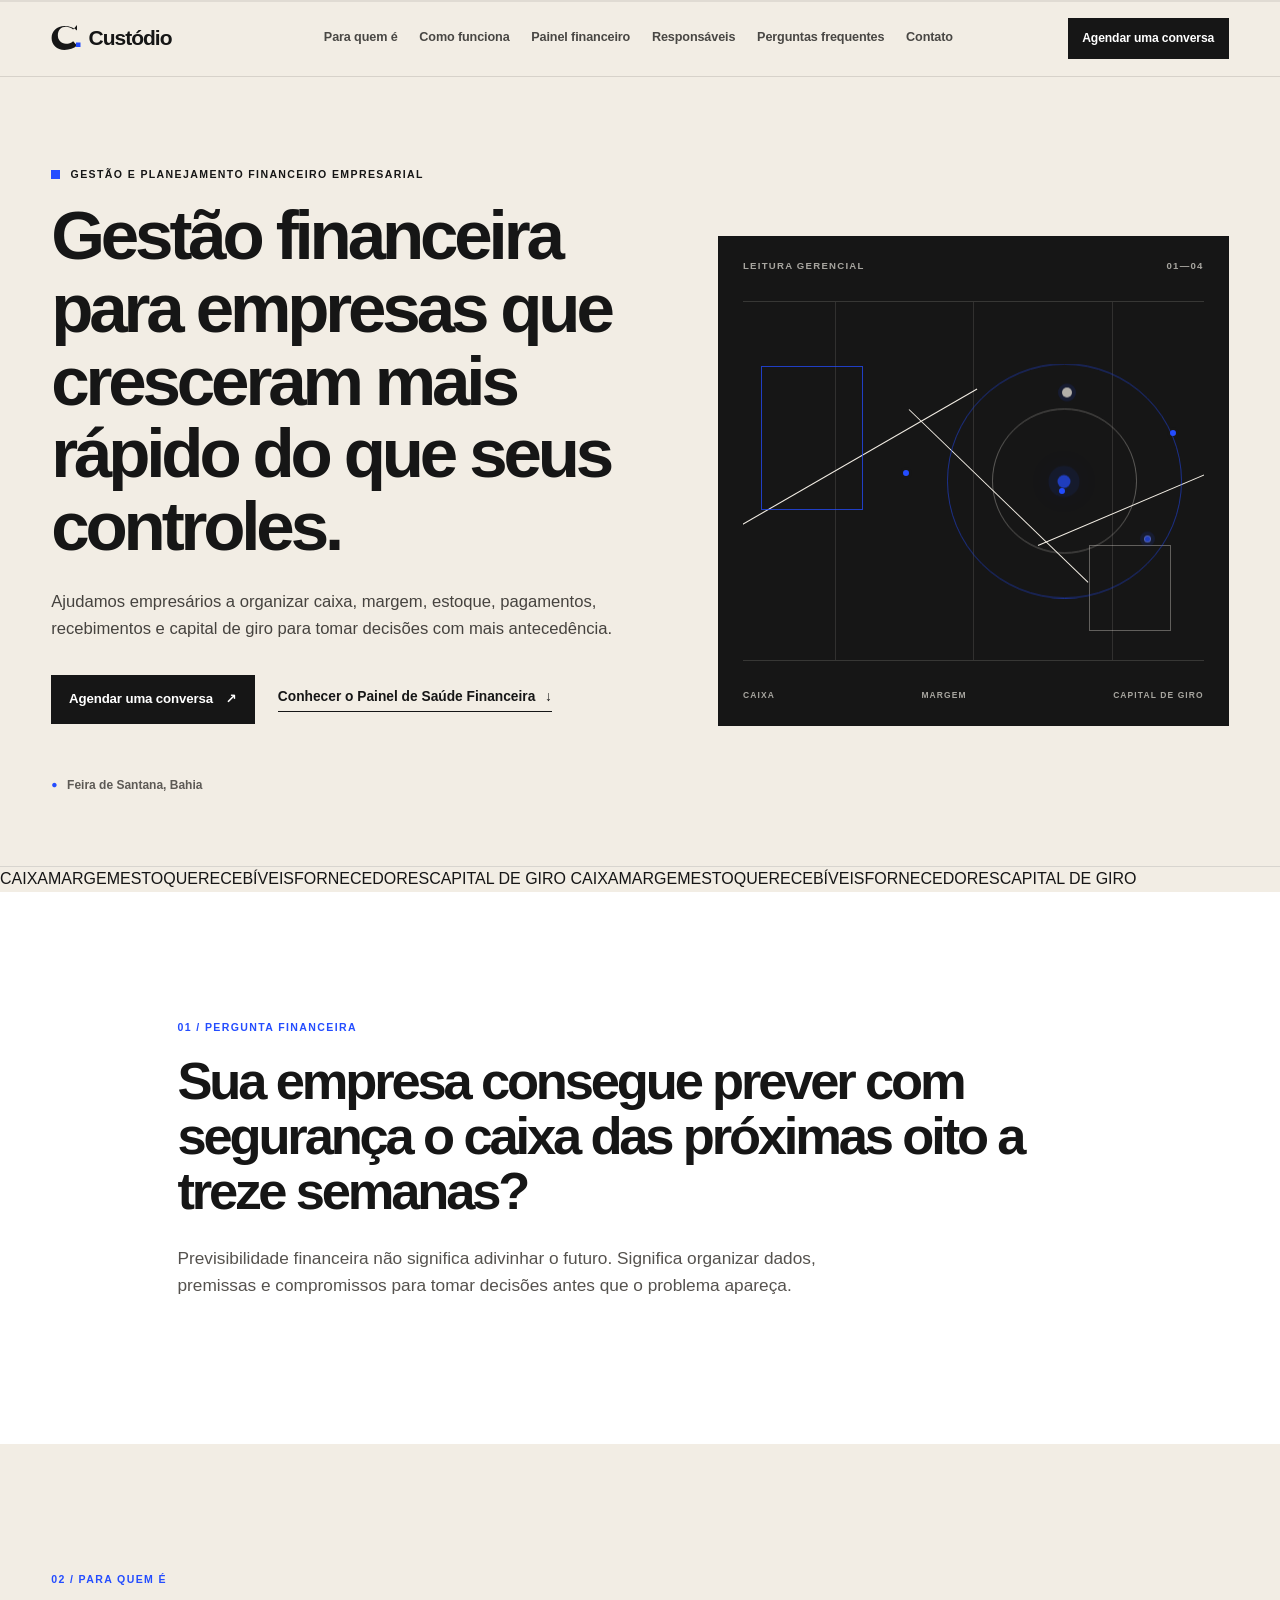
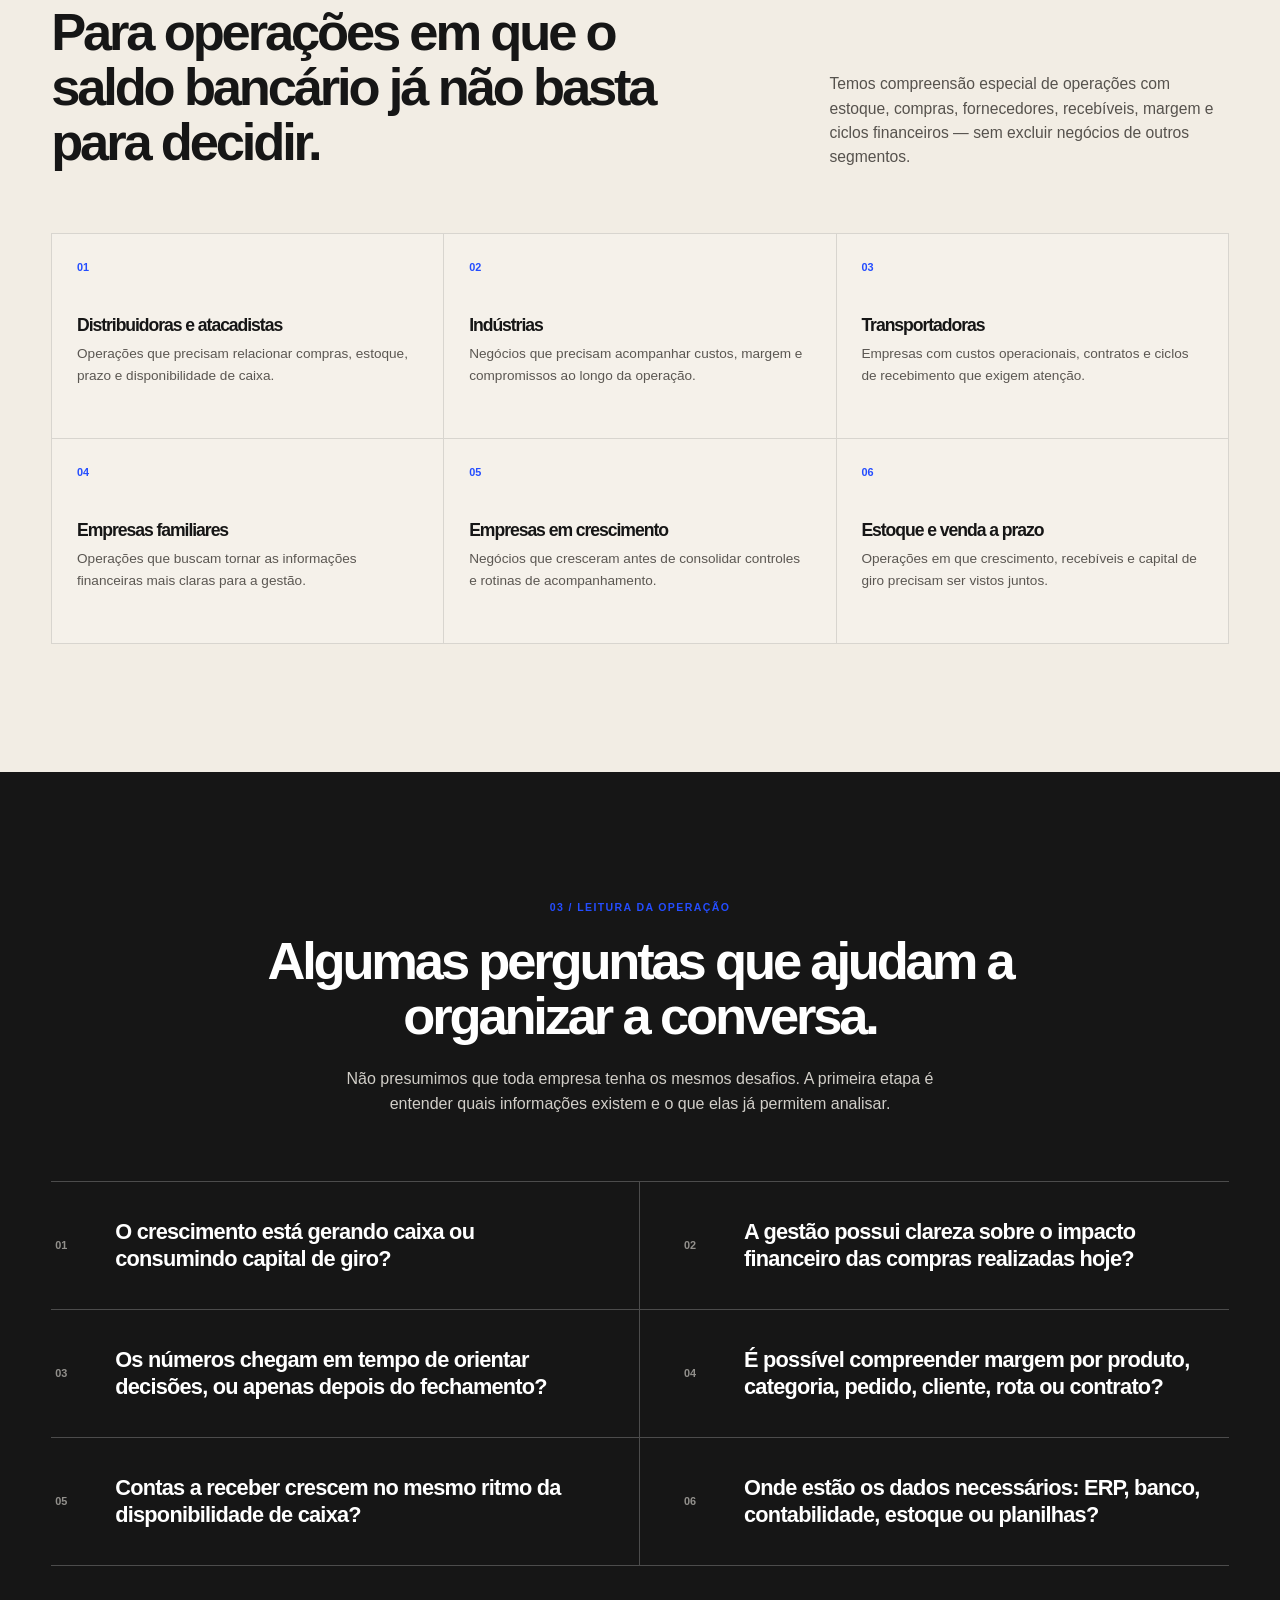
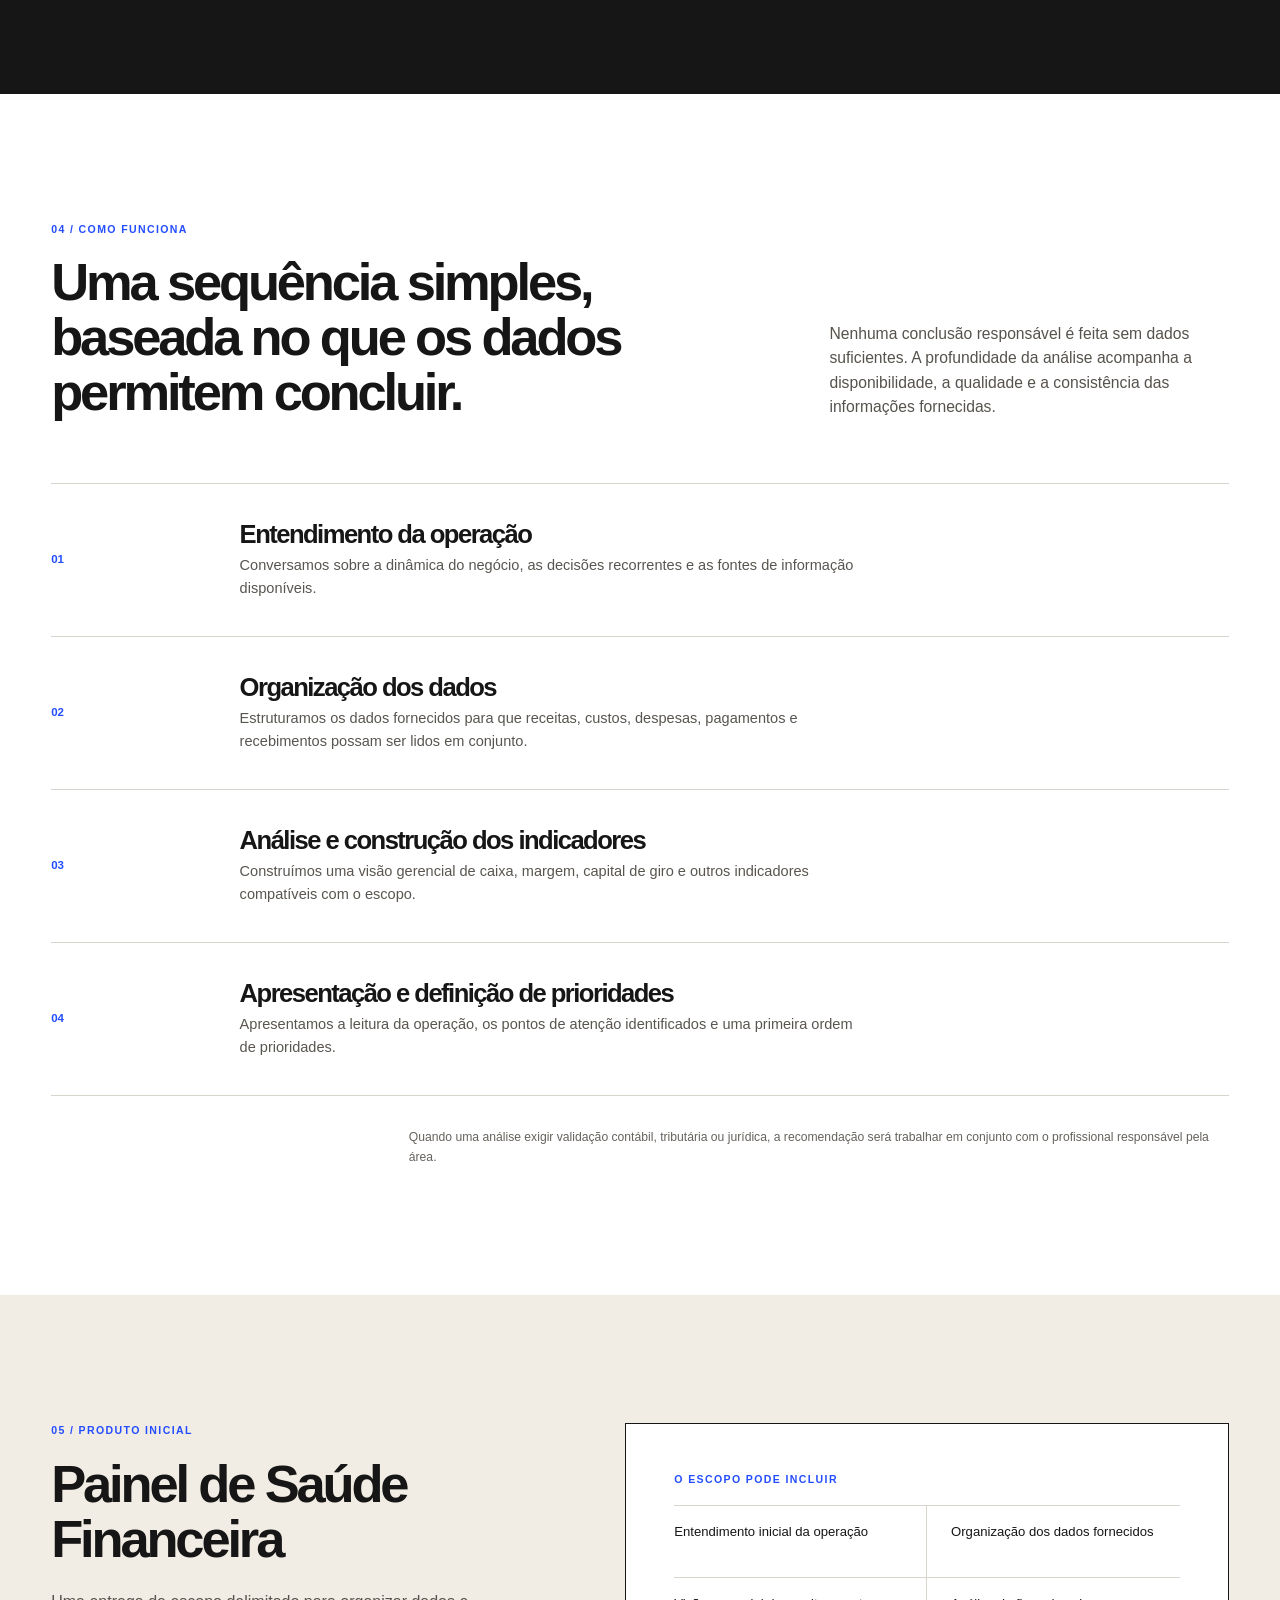
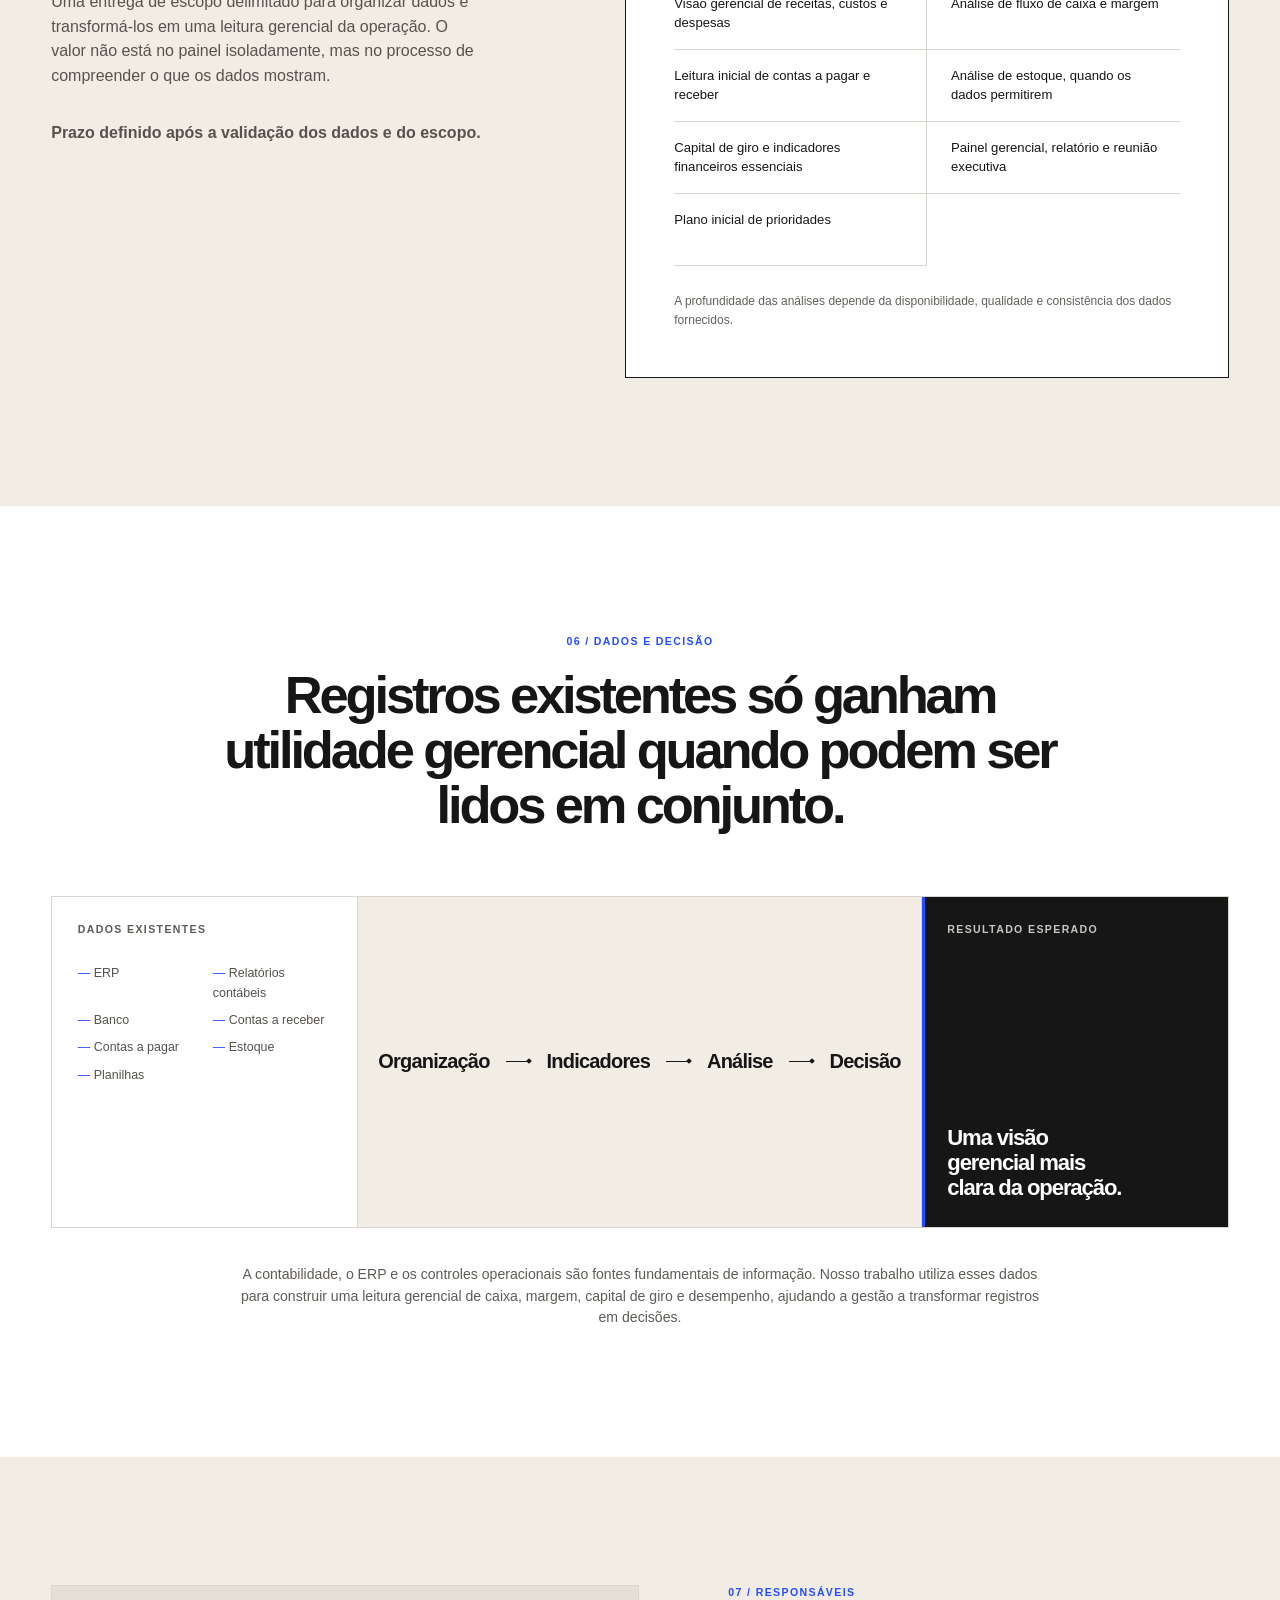
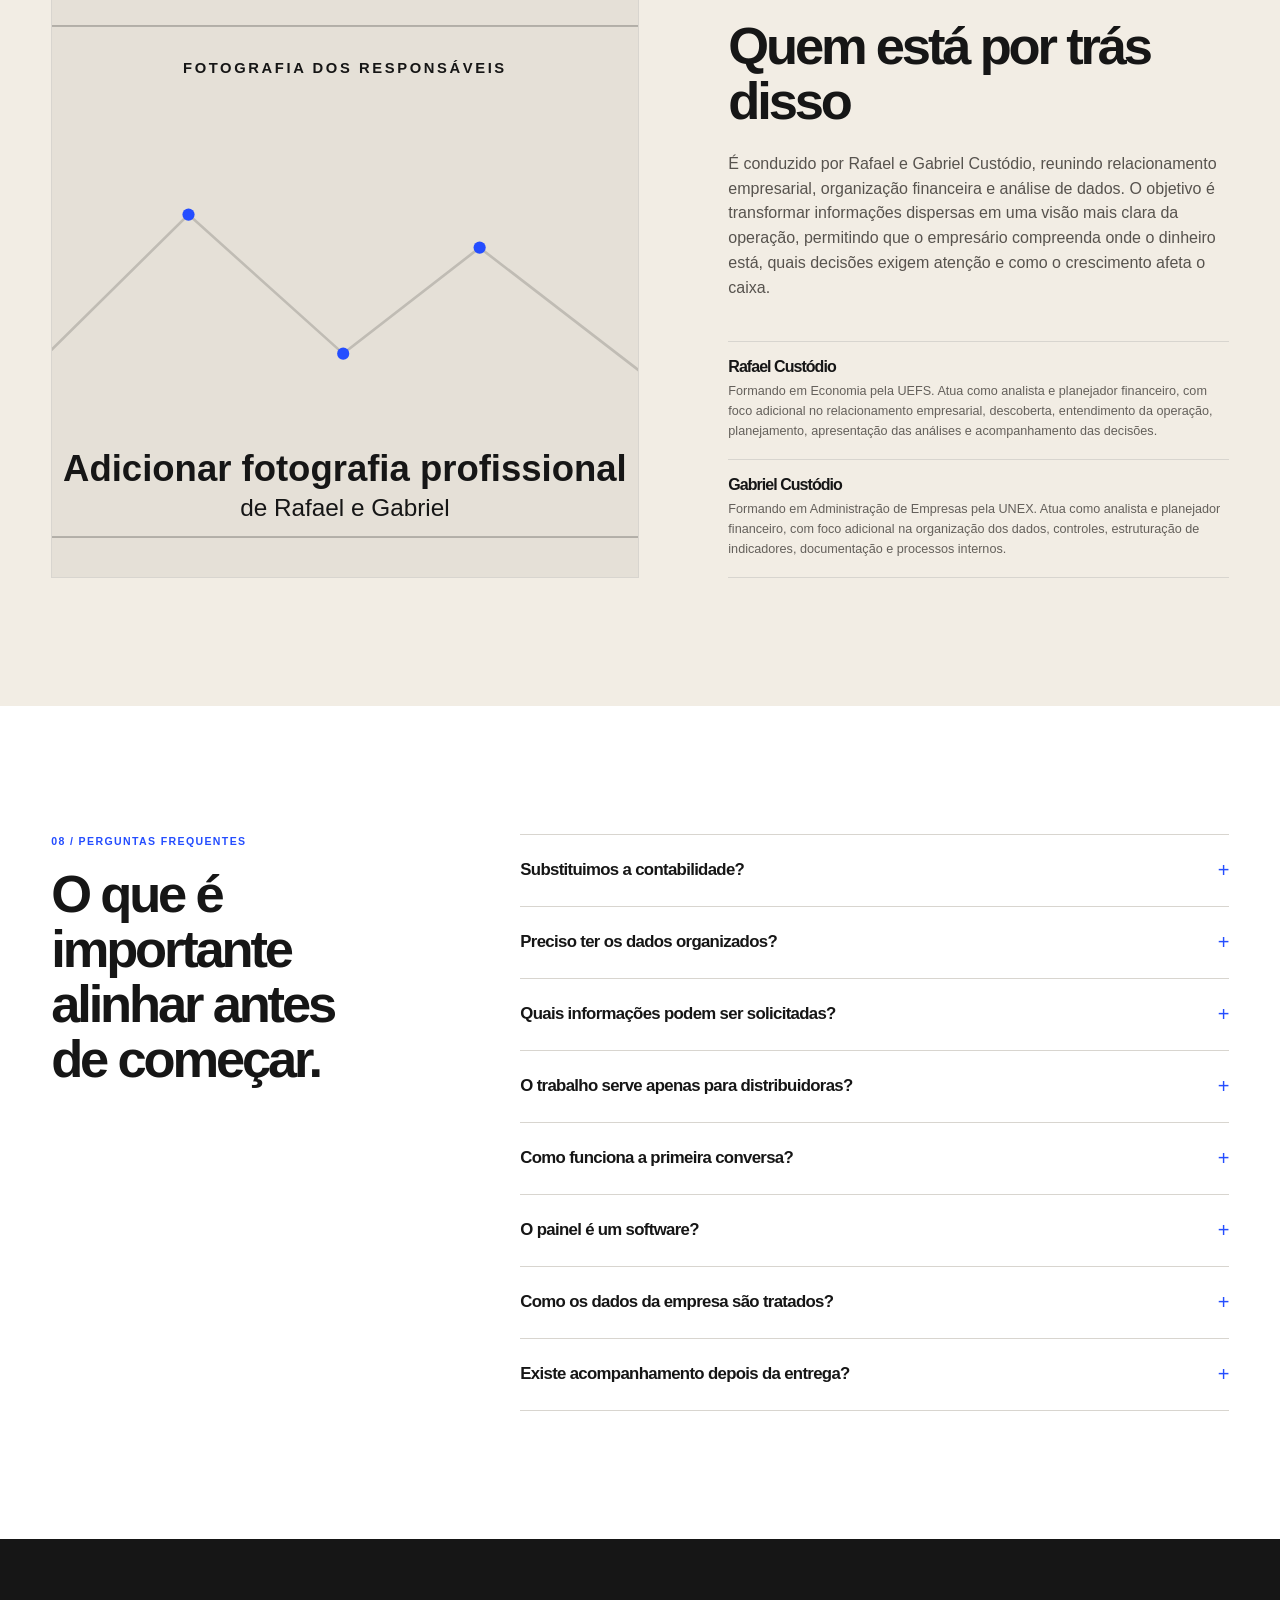
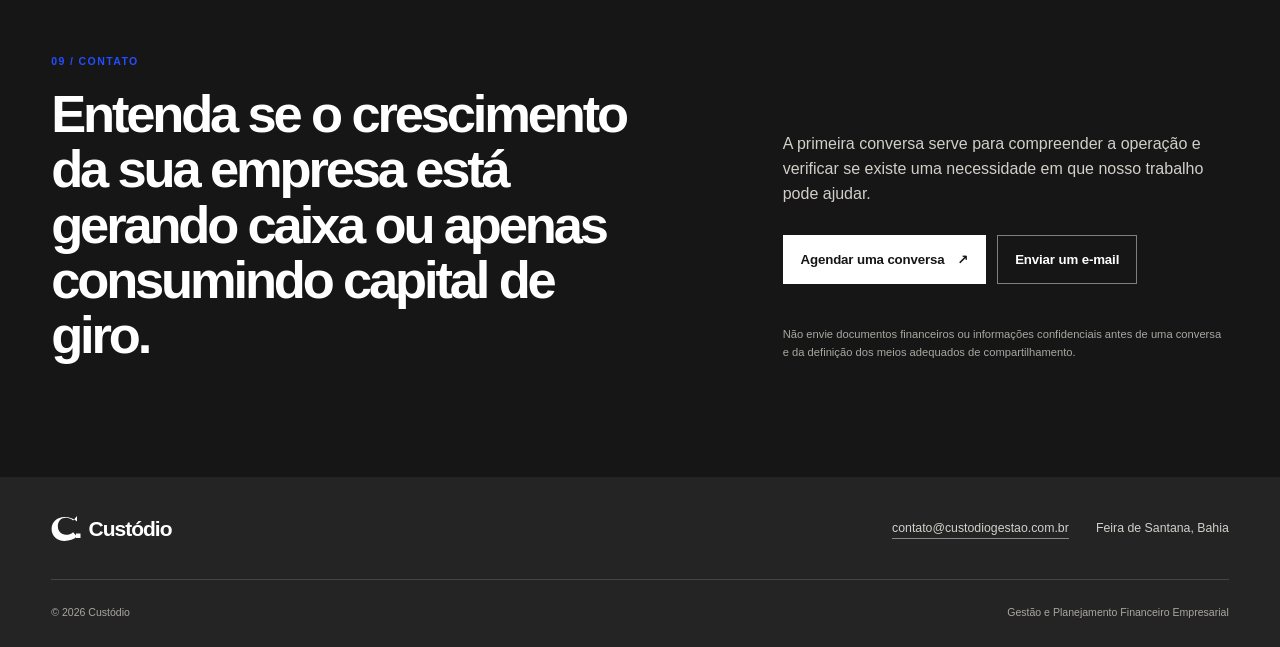
==== index.html @ 6a762423 "Update index.html" ====
<!doctype html>
<html lang="pt-BR">
  <head>
    <meta charset="utf-8" />
    <meta name="viewport" content="width=device-width, initial-scale=1" />
    <meta name="description" content="Gestão e planejamento financeiro para empresas que precisam de mais clareza sobre caixa, margem, estoque e capital de giro. Feira de Santana, Bahia." />
    <meta name="theme-color" content="#161616" />
    <meta name="robots" content="index, follow" />
    <title>Custódio | Gestão e Planejamento Financeiro Empresarial</title>
    <link rel="canonical" href="https://custodiogestao.com.br/" />
    <link rel="icon" href="assets/favicon.svg" type="image/svg+xml" />
    <meta property="og:type" content="website" />
    <meta property="og:locale" content="pt_BR" />
    <meta property="og:title" content="Custódio | Gestão e Planejamento Financeiro Empresarial" />
    <meta property="og:description" content="Clareza sobre caixa, margem, estoque e capital de giro para decisões empresariais." />
    <meta property="og:url" content="https://custodiogestao.com.br/" />
    <meta property="og:image" content="https://custodiogestao.com.br/assets/og-image-placeholder.svg" />
    <meta property="og:image:alt" content="Custódio — Gestão e Planejamento Financeiro Empresarial" />
    <meta name="twitter:card" content="summary_large_image" />
    <meta name="twitter:title" content="Custódio | Gestão e Planejamento Financeiro Empresarial" />
    <meta name="twitter:description" content="Clareza sobre caixa, margem, estoque e capital de giro para decisões empresariais." />
    <meta name="twitter:image" content="https://custodiogestao.com.br/assets/og-image-placeholder.svg" />
    <!-- Analytics pode ser adicionado aqui depois da definição da política de privacidade. -->
    <link rel="stylesheet" href="styles.css" />
    <script src="config.js" defer></script>
    <script src="script.js" defer></script>
    <script id="structured-data" type="application/ld+json">
      {
        "@context": "https://schema.org",
        "@type": "WebPage",
        "name": "Custódio | Gestão e Planejamento Financeiro Empresarial",
        "description": "Gestão e planejamento financeiro empresarial com foco em clareza sobre caixa, margem, estoque e capital de giro.",
        "url": "https://custodiogestao.com.br/",
        "inLanguage": "pt-BR",
        "about": [
          { "@type": "Person", "name": "Rafael Custódio" },
          { "@type": "Person", "name": "Gabriel Custódio" }
        ]
      }
    </script>
  </head>
  <body>
    <a class="skip-link" href="#conteudo">Pular para o conteúdo</a>

    <header class="site-header" data-header>
      <div class="container header-inner">
        <a class="brand" href="#inicio" aria-label="Custódio — página inicial">
          <img src="assets/logo-custodio.svg" width="158" height="36" alt="Custódio" />
        </a>
        <button class="menu-toggle" type="button" aria-label="Abrir menu" aria-expanded="false" aria-controls="navegacao-principal" data-menu-toggle>
          <span aria-hidden="true"></span><span aria-hidden="true"></span>
        </button>
        <nav class="main-nav" id="navegacao-principal" aria-label="Navegação principal" data-menu>
          <a href="#para-quem-e">Para quem é</a>
          <a href="#como-funciona">Como funciona</a>
          <a href="#painel-financeiro">Painel financeiro</a>
          <a href="#responsaveis">Responsáveis</a>
          <a href="#perguntas">Perguntas frequentes</a>
          <a href="#contato">Contato</a>
        </nav>
        <a class="button button-small button-dark header-cta" data-conversation-link hidden>Agendar uma conversa</a>
      </div>
    </header>

    <main id="conteudo">
      <section class="hero" id="inicio" aria-labelledby="hero-title">
        <div class="container hero-grid">
          <div class="hero-copy">
            <p class="eyebrow"><span></span> Gestão e planejamento financeiro empresarial</p>
            <h1 id="hero-title">Gestão financeira para empresas que cresceram mais rápido do que seus controles.</h1>
            <p class="hero-intro">Ajudamos empresários a organizar caixa, margem, estoque, pagamentos, recebimentos e capital de giro para tomar decisões com mais antecedência.</p>
            <div class="hero-actions">
              <a class="button button-dark" data-conversation-link hidden>Agendar uma conversa <span aria-hidden="true">↗</span></a>
              <a class="text-link" href="#painel-financeiro">Conhecer o Painel de Saúde Financeira <span aria-hidden="true">↓</span></a>
            </div>
            <p class="hero-location"><span aria-hidden="true">●</span> Feira de Santana, Bahia</p>
          </div>
          <div class="hero-visual" aria-hidden="true">
            <div class="visual-topline"><span>LEITURA GERENCIAL</span><span>01—04</span></div>
            <div class="visual-grid">
              <div class="grid-line grid-line-a"></div><div class="grid-line grid-line-b"></div><div class="grid-line grid-line-c"></div>
              <div class="flow flow-a"></div><div class="flow flow-b"></div><div class="flow flow-c"></div>
              <div class="point point-a"></div><div class="point point-b"></div><div class="point point-c"></div>
              <div class="signal signal-a"></div><div class="signal signal-b"></div>
            </div>
            <div class="visual-bottom"><span>CAIXA</span><span>MARGEM</span><span>CAPITAL DE GIRO</span></div>
          </div>
        </div>
      </section>

      <section class="signal-strip" aria-label="Dimensões financeiras observadas">
        <div class="signal-strip__track" aria-hidden="true">
          <span>CAIXA</span><i></i><span>MARGEM</span><i></i><span>ESTOQUE</span><i></i><span>RECEBÍVEIS</span><i></i><span>FORNECEDORES</span><i></i><span>CAPITAL DE GIRO</span><i></i>
          <span>CAIXA</span><i></i><span>MARGEM</span><i></i><span>ESTOQUE</span><i></i><span>RECEBÍVEIS</span><i></i><span>FORNECEDORES</span><i></i><span>CAPITAL DE GIRO</span><i></i>
        </div>
      </section>

      <section class="question-section section" aria-labelledby="pergunta-principal">
        <div class="container narrow-content">
          <p class="section-index">01 / PERGUNTA FINANCEIRA</p>
          <h2 id="pergunta-principal">Sua empresa consegue prever com segurança o caixa das próximas oito a treze semanas?</h2>
          <p>Previsibilidade financeira não significa adivinhar o futuro. Significa organizar dados, premissas e compromissos para tomar decisões antes que o problema apareça.</p>
        </div>
      </section>

      <section class="section audience-section" id="para-quem-e" aria-labelledby="para-quem-title">
        <div class="container">
          <div class="section-heading split-heading">
            <div>
              <p class="section-index">02 / PARA QUEM É</p>
              <h2 id="para-quem-title">Para operações em que o saldo bancário já não basta para decidir.</h2>
            </div>
            <p>Temos compreensão especial de operações com estoque, compras, fornecedores, recebíveis, margem e ciclos financeiros — sem excluir negócios de outros segmentos.</p>
          </div>
          <div class="audience-grid">
            <article class="audience-card"><span>01</span><h3>Distribuidoras e atacadistas</h3><p>Operações que precisam relacionar compras, estoque, prazo e disponibilidade de caixa.</p></article>
            <article class="audience-card"><span>02</span><h3>Indústrias</h3><p>Negócios que precisam acompanhar custos, margem e compromissos ao longo da operação.</p></article>
            <article class="audience-card"><span>03</span><h3>Transportadoras</h3><p>Empresas com custos operacionais, contratos e ciclos de recebimento que exigem atenção.</p></article>
            <article class="audience-card"><span>04</span><h3>Empresas familiares</h3><p>Operações que buscam tornar as informações financeiras mais claras para a gestão.</p></article>
            <article class="audience-card"><span>05</span><h3>Empresas em crescimento</h3><p>Negócios que cresceram antes de consolidar controles e rotinas de acompanhamento.</p></article>
            <article class="audience-card"><span>06</span><h3>Estoque e venda a prazo</h3><p>Operações em que crescimento, recebíveis e capital de giro precisam ser vistos juntos.</p></article>
          </div>
        </div>
      </section>

      <section class="section diagnostic-section" aria-labelledby="diagnostico-title">
        <div class="container">
          <div class="section-heading centered-heading">
            <p class="section-index">03 / LEITURA DA OPERAÇÃO</p>
            <h2 id="diagnostico-title">Algumas perguntas que ajudam a organizar a conversa.</h2>
            <p>Não presumimos que toda empresa tenha os mesmos desafios. A primeira etapa é entender quais informações existem e o que elas já permitem analisar.</p>
          </div>
          <div class="diagnostic-list">
            <article><span>01</span><p>O crescimento está gerando caixa ou consumindo capital de giro?</p></article>
            <article><span>02</span><p>A gestão possui clareza sobre o impacto financeiro das compras realizadas hoje?</p></article>
            <article><span>03</span><p>Os números chegam em tempo de orientar decisões, ou apenas depois do fechamento?</p></article>
            <article><span>04</span><p>É possível compreender margem por produto, categoria, pedido, cliente, rota ou contrato?</p></article>
            <article><span>05</span><p>Contas a receber crescem no mesmo ritmo da disponibilidade de caixa?</p></article>
            <article><span>06</span><p>Onde estão os dados necessários: ERP, banco, contabilidade, estoque ou planilhas?</p></article>
          </div>
        </div>
      </section>

      <section class="section process-section" id="como-funciona" aria-labelledby="como-funciona-title">
        <div class="container">
          <div class="section-heading split-heading">
            <div>
              <p class="section-index">04 / COMO FUNCIONA</p>
              <h2 id="como-funciona-title">Uma sequência simples, baseada no que os dados permitem concluir.</h2>
            </div>
            <p>Nenhuma conclusão responsável é feita sem dados suficientes. A profundidade da análise acompanha a disponibilidade, a qualidade e a consistência das informações fornecidas.</p>
          </div>
          <ol class="process-list">
            <li><span class="process-number">01</span><div><h3>Entendimento da operação</h3><p>Conversamos sobre a dinâmica do negócio, as decisões recorrentes e as fontes de informação disponíveis.</p></div></li>
            <li><span class="process-number">02</span><div><h3>Organização dos dados</h3><p>Estruturamos os dados fornecidos para que receitas, custos, despesas, pagamentos e recebimentos possam ser lidos em conjunto.</p></div></li>
            <li><span class="process-number">03</span><div><h3>Análise e construção dos indicadores</h3><p>Construímos uma visão gerencial de caixa, margem, capital de giro e outros indicadores compatíveis com o escopo.</p></div></li>
            <li><span class="process-number">04</span><div><h3>Apresentação e definição de prioridades</h3><p>Apresentamos a leitura da operação, os pontos de atenção identificados e uma primeira ordem de prioridades.</p></div></li>
          </ol>
          <p class="compliance-note">Quando uma análise exigir validação contábil, tributária ou jurídica, a recomendação será trabalhar em conjunto com o profissional responsável pela área.</p>
        </div>
      </section>

      <section class="section offering-section" id="painel-financeiro" aria-labelledby="painel-title">
        <div class="container offering-layout">
          <div class="offering-intro">
            <p class="section-index">05 / PRODUTO INICIAL</p>
            <h2 id="painel-title">Painel de Saúde Financeira</h2>
            <p>Uma entrega de escopo delimitado para organizar dados e transformá-los em uma leitura gerencial da operação. O valor não está no painel isoladamente, mas no processo de compreender o que os dados mostram.</p>
            <p class="offer-detail">Prazo definido após a validação dos dados e do escopo.</p>
            <div class="price-block" data-price-section hidden><span>INVESTIMENTO</span><strong data-price-value></strong><small>Valor exibido apenas quando ativado na configuração do site.</small></div>
          </div>
          <div class="deliverables-card">
            <p class="card-label">O escopo pode incluir</p>
            <ul>
              <li>Entendimento inicial da operação</li>
              <li>Organização dos dados fornecidos</li>
              <li>Visão gerencial de receitas, custos e despesas</li>
              <li>Análise de fluxo de caixa e margem</li>
              <li>Leitura inicial de contas a pagar e receber</li>
              <li>Análise de estoque, quando os dados permitirem</li>
              <li>Capital de giro e indicadores financeiros essenciais</li>
              <li>Painel gerencial, relatório e reunião executiva</li>
              <li>Plano inicial de prioridades</li>
            </ul>
            <p class="data-note">A profundidade das análises depende da disponibilidade, qualidade e consistência dos dados fornecidos.</p>
          </div>
        </div>
      </section>

      <section class="section decision-section" aria-labelledby="dados-decisao-title">
        <div class="container">
          <div class="section-heading centered-heading">
            <p class="section-index">06 / DADOS E DECISÃO</p>
            <h2 id="dados-decisao-title">Registros existentes só ganham utilidade gerencial quando podem ser lidos em conjunto.</h2>
          </div>
          <div class="decision-flow">
            <div class="flow-column source-column"><p class="card-label">DADOS EXISTENTES</p><ul><li>ERP</li><li>Relatórios contábeis</li><li>Banco</li><li>Contas a receber</li><li>Contas a pagar</li><li>Estoque</li><li>Planilhas</li></ul></div>
            <div class="flow-transform" aria-label="Organização, indicadores, análise e decisão"><span>Organização</span><i aria-hidden="true"></i><span>Indicadores</span><i aria-hidden="true"></i><span>Análise</span><i aria-hidden="true"></i><span>Decisão</span></div>
            <div class="flow-column result-column"><p class="card-label">RESULTADO ESPERADO</p><p>Uma visão gerencial mais clara da operação.</p></div>
          </div>
          <p class="complement-text">A contabilidade, o ERP e os controles operacionais são fontes fundamentais de informação. Nosso trabalho utiliza esses dados para construir uma leitura gerencial de caixa, margem, capital de giro e desempenho, ajudando a gestão a transformar registros em decisões.</p>
        </div>
      </section>

      <section class="section people-section" id="responsaveis" aria-labelledby="responsaveis-title">
        <div class="container people-layout">
          <div class="people-image-wrap">
            <img src="assets/foto-rafael-gabriel-placeholder.svg" width="1200" height="680" loading="lazy" alt="Placeholder: adicionar fotografia profissional de Rafael e Gabriel" />
          </div>
          <div class="people-copy">
            <p class="section-index">07 / RESPONSÁVEIS</p>
            <h2 id="responsaveis-title">Quem está por trás disso</h2>
            <p>É conduzido por Rafael e Gabriel Custódio, reunindo relacionamento empresarial, organização financeira e análise de dados. O objetivo é transformar informações dispersas em uma visão mais clara da operação, permitindo que o empresário compreenda onde o dinheiro está, quais decisões exigem atenção e como o crescimento afeta o caixa.</p>
            <div class="people-roles">
              <article><h3>Rafael Custódio</h3><p>Formando em Economia pela UEFS. Atua como analista e planejador financeiro, com foco adicional no relacionamento empresarial, descoberta, entendimento da operação, planejamento, apresentação das análises e acompanhamento das decisões.</p></article>
              <article><h3>Gabriel Custódio</h3><p>Formando em Administração de Empresas pela UNEX. Atua como analista e planejador financeiro, com foco adicional na organização dos dados, controles, estruturação de indicadores, documentação e processos internos.</p></article>
            </div>
          </div>
        </div>
      </section>

      <section class="section faq-section" id="perguntas" aria-labelledby="faq-title">
        <div class="container faq-layout">
          <div class="faq-intro"><p class="section-index">08 / PERGUNTAS FREQUENTES</p><h2 id="faq-title">O que é importante alinhar antes de começar.</h2></div>
          <div class="faq-list">
            <details><summary>Substituimos a contabilidade?<span aria-hidden="true">+</span></summary><p>Não. A contabilidade, o ERP e a equipe financeira são fontes essenciais de informação. Organizamos e interpretamos dados para apoiar uma leitura gerencial. Não realizamos escrituração contábil, auditoria independente ou apuração tributária.</p></details>
            <details><summary>Preciso ter os dados organizados?<span aria-hidden="true">+</span></summary><p>Não necessariamente. A conversa inicial ajuda a entender como os dados estão disponíveis e se há condições para estruturar a análise. A qualidade da entrega depende da qualidade e consistência das informações fornecidas.</p></details>
            <details><summary>Quais informações podem ser solicitadas?<span aria-hidden="true">+</span></summary><p>Dependendo do escopo, podem ser necessários dados de receitas, custos, despesas, contas a pagar e receber, estoque, movimentações bancárias, relatórios do ERP e informações contábeis disponíveis.</p></details>
            <details><summary>O trabalho serve apenas para distribuidoras?<span aria-hidden="true">+</span></summary><p>Não. Há atenção especial a operações com estoque, compras e venda a prazo, mas a aderência é avaliada conforme a dinâmica e as necessidades de cada empresa.</p></details>
            <details><summary>Como funciona a primeira conversa?<span aria-hidden="true">+</span></summary><p>Ela serve para compreender a operação e avaliar aderência: quais decisões precisam de apoio, quais dados existem e se há uma necessidade em que nosso trabalho pode ajudar.</p></details>
            <details><summary>O painel é um software?<span aria-hidden="true">+</span></summary><p>Não. O Painel de Saúde Financeira é uma entrega de escopo delimitado. Ele não é vendido como uma tecnologia isolada; faz parte de uma leitura gerencial construída a partir dos dados disponíveis.</p></details>
            <details><summary>Como os dados da empresa são tratados?<span aria-hidden="true">+</span></summary><p>Confidencialidade e acesso mínimo necessário são princípios do trabalho. Os meios adequados de compartilhamento são definidos depois da conversa inicial e de acordo com o escopo.</p></details>
            <details><summary>Existe acompanhamento depois da entrega?<span aria-hidden="true">+</span></summary><p>Quando fizer sentido, um acompanhamento posterior pode ser conversado e apresentado em escopo separado. Ele não está implícito na entrega inicial.</p></details>
          </div>
        </div>
      </section>

      <section class="contact-section" id="contato" aria-labelledby="contato-title">
        <div class="container contact-layout">
          <div>
            <p class="section-index light-index">09 / CONTATO</p>
            <h2 id="contato-title">Entenda se o crescimento da sua empresa está gerando caixa ou apenas consumindo capital de giro.</h2>
          </div>
          <div class="contact-copy">
            <p>A primeira conversa serve para compreender a operação e verificar se existe uma necessidade em que nosso trabalho pode ajudar.</p>
            <div class="contact-actions">
              <a class="button button-light" data-conversation-link hidden>Agendar uma conversa <span aria-hidden="true">↗</span></a>
              <a class="button button-outline-light" href="mailto:contato@custodiogestao.com.br?subject=Quero%20conversar%20com%20Cust%C3%B3dio" data-contact-email>Enviar um e-mail</a>
              <a class="button button-outline-light" href="#" data-scheduling-link hidden>Agendar online</a>
            </div>
            <p class="privacy-note">Não envie documentos financeiros ou informações confidenciais antes de uma conversa e da definição dos meios adequados de compartilhamento.</p>
          </div>
        </div>
      </section>
    </main>

    <footer class="site-footer">
      <div class="container footer-top">
        <a class="brand footer-brand" href="#inicio" aria-label="Custódio — página inicial"><img src="assets/logo-custodio.svg" width="158" height="36" alt="Custódio" /></a>
        <div class="footer-contact"><a data-contact-email hidden>contato@custodiogestao.com.br</a><span data-location>Feira de Santana, Bahia</span></div>
      </div>
      <div class="container footer-bottom"><span>© <span data-current-year></span> Custódio</span><span>Gestão e Planejamento Financeiro Empresarial</span></div>
    </footer>
  </body>
</html>
---- styles.css ----
:root {
  --ink: #161616;
  --ink-soft: #242424;
  --paper: #f2ede4;
  --white: #ffffff;
  --muted: #5d5a55;
  --line: #d8d5cf;
  --blue: #244dff;
  --serif: "Segoe UI", "Helvetica Neue", Arial, sans-serif;
  --sans: "Segoe UI", Arial, system-ui, sans-serif;
  --container: 1200px;
  --side: clamp(1.25rem, 4vw, 3.5rem);
}

* { box-sizing: border-box; }
html { scroll-behavior: smooth; }
body { margin: 0; background: var(--paper); color: var(--ink); font-family: var(--sans); font-size: 16px; line-height: 1.55; }
body.menu-open { overflow: hidden; }
img { display: block; max-width: 100%; }
a { color: inherit; text-decoration: none; }
button { color: inherit; font: inherit; }
::selection { background: var(--ink); color: var(--paper); }

.container { width: min(calc(100% - (var(--side) * 2)), var(--container)); margin: 0 auto; }
.section { padding: clamp(5.25rem, 10vw, 9rem) 0; }
.sr-only { position: absolute; width: 1px; height: 1px; padding: 0; margin: -1px; overflow: hidden; clip: rect(0, 0, 0, 0); white-space: nowrap; border: 0; }
.skip-link { position: fixed; z-index: 100; top: -5rem; left: 1rem; background: var(--blue); color: var(--white); padding: .75rem 1rem; border-radius: 2px; font-weight: 700; }
.skip-link:focus { top: 1rem; }

.site-header { position: sticky; z-index: 20; top: 0; border-bottom: 1px solid rgba(22, 22, 22, .12); background: rgba(242, 237, 228, .94); backdrop-filter: blur(10px); }
.header-inner { display: flex; min-height: 76px; align-items: center; gap: 1.5rem; }
.brand { flex: 0 0 auto; line-height: 0; }
.brand img { height: 36px; width: 158px; }
.main-nav { display: flex; align-items: center; justify-content: center; flex: 1; gap: clamp(.75rem, 1.7vw, 1.5rem); }
.main-nav a { position: relative; color: #494744; font-size: .79rem; font-weight: 600; letter-spacing: -.01em; white-space: nowrap; }
.main-nav a::after { position: absolute; right: 0; bottom: -.35rem; left: 0; height: 1px; content: ""; background: var(--ink); transform: scaleX(0); transform-origin: left; transition: transform .2s ease; }
.main-nav a:hover::after, .main-nav a:focus-visible::after { transform: scaleX(1); }
.menu-toggle { display: none; border: 0; background: transparent; cursor: pointer; }
.button { display: inline-flex; min-height: 49px; align-items: center; justify-content: center; gap: .8rem; border: 1px solid transparent; padding: .8rem 1.05rem; font-size: .83rem; font-weight: 700; letter-spacing: -.01em; transition: transform .2s ease, background-color .2s ease, color .2s ease, border-color .2s ease; }
.button:hover { transform: translateY(-2px); }
.button-small { min-height: 41px; padding: .6rem .85rem; font-size: .76rem; }
.button-dark { background: var(--ink); color: var(--white); }
.button-dark:hover { background: #363636; }
.button-light { background: var(--white); color: var(--ink); }
.button-outline-light { border-color: rgba(255, 255, 255, .45); color: var(--white); }
.button-outline-light:hover { border-color: var(--white); background: rgba(255, 255, 255, .08); }
.text-link { display: inline-flex; align-items: center; gap: .6rem; border-bottom: 1px solid var(--ink); padding-bottom: .25rem; font-size: .86rem; font-weight: 700; }

.hero { overflow: hidden; border-bottom: 1px solid var(--line); }
.hero-grid { display: grid; grid-template-columns: minmax(0, 1.05fr) minmax(390px, .95fr); align-items: stretch; gap: clamp(2rem, 8vw, 9rem); min-height: min(765px, calc(100vh - 76px)); padding-top: clamp(4.5rem, 10vh, 8rem); padding-bottom: clamp(4.5rem, 8vh, 7rem); }
.hero-copy { display: flex; flex-direction: column; align-items: flex-start; justify-content: center; }
.eyebrow, .section-index, .card-label { margin: 0 0 1.1rem; color: var(--muted); font-size: .66rem; font-weight: 700; letter-spacing: .13em; line-height: 1.4; text-transform: uppercase; }
.eyebrow { display: flex; align-items: center; gap: .65rem; color: var(--ink); }
.eyebrow span { display: inline-block; width: 9px; height: 9px; background: var(--blue); }
h1, h2, h3, p { margin-top: 0; }
h1, h2, h3 { font-family: var(--serif); letter-spacing: -.06em; line-height: 1.05; }
h1 { max-width: 760px; margin-bottom: 1.6rem; font-size: clamp(2.75rem, 5.4vw, 5rem); font-weight: 700; }
h2 { margin-bottom: 1.5rem; font-size: clamp(2rem, 4.1vw, 3.8rem); font-weight: 700; }
h3 { margin-bottom: .55rem; font-size: 1.1rem; font-weight: 700; }
.hero-intro { max-width: 650px; margin-bottom: 2rem; color: #46433f; font-size: clamp(1rem, 1.3vw, 1.16rem); line-height: 1.65; }
.hero-actions { display: flex; flex-wrap: wrap; align-items: center; gap: 1.45rem; }
.hero-location { display: flex; align-items: center; gap: .6rem; margin: 3.25rem 0 0; color: var(--muted); font-size: .75rem; font-weight: 600; }
.hero-location span { color: var(--blue); font-size: .65rem; }

.hero-visual { position: relative; align-self: center; min-height: 490px; overflow: hidden; border: 1px solid rgba(22, 22, 22, .16); background: var(--ink); color: var(--paper); }
.visual-topline, .visual-bottom { position: absolute; right: 1.5rem; left: 1.5rem; display: flex; justify-content: space-between; color: #a7a59f; font-size: .6rem; font-weight: 700; letter-spacing: .13em; }
.visual-topline { top: 1.4rem; }.visual-bottom { bottom: 1.4rem; gap: .75rem; font-size: .53rem; }
.visual-grid { position: absolute; inset: 4rem 1.5rem 4rem; overflow: hidden; border-top: 1px solid rgba(242, 237, 228, .15); border-bottom: 1px solid rgba(242, 237, 228, .15); }
.grid-line { position: absolute; top: 0; bottom: 0; width: 1px; background: rgba(242, 237, 228, .12); }.grid-line-a { left: 20%; }.grid-line-b { left: 50%; }.grid-line-c { left: 80%; }
.flow { position: absolute; height: 1px; background: var(--paper); transform-origin: left; }.flow-a { top: 68%; left: -8%; width: 68%; transform: rotate(-30deg); }.flow-b { top: 30%; left: 36%; width: 54%; transform: rotate(44deg); }.flow-c { top: 68%; left: 64%; width: 43%; transform: rotate(-23deg); }
.point { position: absolute; z-index: 1; width: 12px; height: 12px; border: 3px solid var(--ink); border-radius: 50%; background: var(--blue); }.point-a { top: 46%; left: 34%; }.point-b { top: 51%; left: 68%; }.point-c { top: 35%; left: 92%; }
.signal { position: absolute; border: 1px solid rgba(36, 77, 255, .75); }.signal-a { top: 18%; left: 4%; width: 22%; height: 40%; }.signal-b { right: 7%; bottom: 8%; width: 18%; height: 24%; border-color: rgba(242, 237, 228, .34); }

.narrow-content { max-width: 925px; }
.question-section { background: var(--white); }
.question-section h2 { max-width: 900px; margin-bottom: 1.7rem; }.question-section p:last-child { max-width: 700px; color: #55524e; font-size: 1.08rem; }
.section-heading { margin-bottom: clamp(2.75rem, 5vw, 4.5rem); }.split-heading { display: grid; grid-template-columns: 1.1fr .65fr; align-items: end; gap: clamp(2rem, 8vw, 10rem); }.split-heading h2 { margin-bottom: 0; }.split-heading > p { max-width: 410px; margin: 0; color: #56524d; font-size: .98rem; }
.centered-heading { max-width: 850px; margin-right: auto; margin-left: auto; text-align: center; }.centered-heading > p:last-child { max-width: 650px; margin: 0 auto; color: #56524d; }

.audience-grid { display: grid; grid-template-columns: repeat(3, 1fr); border-top: 1px solid var(--line); border-left: 1px solid var(--line); }.audience-card { min-height: 205px; border-right: 1px solid var(--line); border-bottom: 1px solid var(--line); padding: 1.55rem; background: rgba(255, 255, 255, .22); }.audience-card > span { display: block; margin-bottom: 2.5rem; color: var(--blue); font-size: .68rem; font-weight: 700; }.audience-card p { margin: 0; color: #5b5752; font-size: .85rem; line-height: 1.58; }

.diagnostic-section { background: var(--ink); color: var(--white); }.diagnostic-section .section-index { color: #b8b6af; }.diagnostic-section .centered-heading > p:last-child { color: #d1cec8; }.diagnostic-list { display: grid; grid-template-columns: repeat(2, 1fr); border-top: 1px solid rgba(255, 255, 255, .23); }.diagnostic-list article { display: grid; grid-template-columns: 2.5rem 1fr; gap: 1.25rem; min-height: 128px; align-items: center; border-bottom: 1px solid rgba(255, 255, 255, .23); padding: 1.25rem .25rem; }.diagnostic-list article:nth-child(odd) { border-right: 1px solid rgba(255, 255, 255, .23); padding-right: 2.75rem; }.diagnostic-list article:nth-child(even) { padding-left: 2.75rem; }.diagnostic-list span { color: #92908c; font-size: .68rem; font-weight: 700; }.diagnostic-list p { margin: 0; font-family: var(--serif); font-size: clamp(1.05rem, 1.7vw, 1.36rem); font-weight: 600; letter-spacing: -.035em; line-height: 1.25; }

.process-section { background: var(--white); }.process-list { margin: 0; padding: 0; list-style: none; border-top: 1px solid var(--line); }.process-list li { display: grid; grid-template-columns: 16% 1fr; min-height: 153px; align-items: center; border-bottom: 1px solid var(--line); }.process-number { color: var(--blue); font-size: .72rem; font-weight: 700; }.process-list h3 { margin-bottom: .4rem; font-size: clamp(1.25rem, 2vw, 1.65rem); }.process-list p { max-width: 630px; margin: 0; color: #595550; font-size: .91rem; }.compliance-note { max-width: 820px; margin: 2rem 0 0 auto; color: #66625d; font-size: .76rem; line-height: 1.6; }

.offering-section { background: var(--paper); }.offering-layout { display: grid; grid-template-columns: .85fr 1.15fr; gap: clamp(2rem, 10vw, 10rem); }.offering-intro > p:not(.section-index) { max-width: 430px; color: #56524d; font-size: 1rem; }.offering-intro .offer-detail { margin-top: 2rem; color: var(--ink); font-size: .79rem; font-weight: 700; }.deliverables-card { border: 1px solid var(--ink); padding: clamp(1.5rem, 4vw, 3rem); background: var(--white); }.deliverables-card .card-label { color: var(--blue); }.deliverables-card ul { display: grid; grid-template-columns: repeat(2, 1fr); gap: 0; margin: 0; padding: 0; list-style: none; border-top: 1px solid var(--line); }.deliverables-card li { min-height: 72px; border-bottom: 1px solid var(--line); padding: 1rem .7rem 1rem 0; font-size: .82rem; line-height: 1.45; }.deliverables-card li:nth-child(odd) { border-right: 1px solid var(--line); padding-right: 1.5rem; }.deliverables-card li:nth-child(even) { padding-left: 1.5rem; }.data-note { margin: 1.65rem 0 0; color: #63605b; font-size: .75rem; }.price-block { display: grid; gap: .15rem; width: fit-content; margin-top: 2rem; border-left: 2px solid var(--blue); padding: .2rem 0 .2rem 1rem; }.price-block span, .price-block small { color: var(--muted); font-size: .6rem; font-weight: 700; letter-spacing: .1em; text-transform: uppercase; }.price-block strong { font-family: var(--serif); font-size: 1.65rem; letter-spacing: -.05em; }.price-block small { max-width: 190px; margin-top: .2rem; font-size: .55rem; letter-spacing: .05em; }

.decision-section { background: var(--white); }.decision-flow { display: grid; grid-template-columns: .75fr 1.3fr .75fr; border: 1px solid var(--line); }.flow-column { min-height: 330px; padding: 1.6rem; }.source-column { border-right: 1px solid var(--line); }.source-column ul { display: grid; grid-template-columns: 1fr 1fr; gap: .5rem 1rem; margin: 1.7rem 0 0; padding: 0; list-style: none; }.source-column li { color: #56524d; font-size: .78rem; }.source-column li::before { content: "— "; color: var(--blue); }.flow-transform { display: flex; align-items: center; justify-content: center; gap: clamp(.35rem, 1.3vw, 1rem); border-right: 1px solid var(--line); padding: 1.25rem; background: var(--paper); font-family: var(--serif); font-size: clamp(.95rem, 1.6vw, 1.25rem); font-weight: 700; letter-spacing: -.04em; }.flow-transform i { display: block; width: clamp(15px, 2vw, 25px); height: 1px; background: var(--ink); }.flow-transform i::after { display: block; width: 4px; height: 4px; margin-top: -2px; margin-left: auto; content: ""; transform: rotate(45deg); background: var(--ink); }.result-column { display: flex; flex-direction: column; justify-content: space-between; background: var(--ink); color: var(--white); }.result-column .card-label { color: #c9c6c0; }.result-column p:last-child { max-width: 175px; margin: 0; font-family: var(--serif); font-size: 1.38rem; font-weight: 600; letter-spacing: -.05em; line-height: 1.13; }.complement-text { max-width: 820px; margin: 2.25rem auto 0; color: #5f5b56; font-size: .88rem; text-align: center; }

.people-section { background: var(--paper); }.people-layout { display: grid; grid-template-columns: 1.08fr .92fr; align-items: stretch; gap: clamp(2rem, 7vw, 7rem); }.people-image-wrap { overflow: hidden; border: 1px solid var(--line); background: var(--white); }.people-image-wrap img { width: 100%; height: 100%; object-fit: cover; object-position: center; }.people-copy > p:not(.section-index) { color: #57534e; }.people-roles { margin-top: 2.5rem; border-top: 1px solid var(--line); }.people-roles article { border-bottom: 1px solid var(--line); padding: 1.1rem 0; }.people-roles h3 { margin: 0 0 .4rem; font-size: 1rem; }.people-roles p { margin: 0; color: #64605b; font-size: .79rem; }

.faq-section { background: var(--white); }.faq-layout { display: grid; grid-template-columns: .65fr 1.35fr; gap: clamp(3rem, 10vw, 10rem); }.faq-intro h2 { max-width: 390px; }.faq-list { border-top: 1px solid var(--line); }.faq-list details { border-bottom: 1px solid var(--line); padding: 0; }.faq-list summary { display: flex; align-items: center; justify-content: space-between; gap: 2rem; padding: 1.25rem 0; cursor: pointer; font-family: var(--serif); font-size: 1.05rem; font-weight: 700; letter-spacing: -.04em; list-style: none; }.faq-list summary::-webkit-details-marker { display: none; }.faq-list summary span { color: var(--blue); font-family: var(--sans); font-size: 1.25rem; font-weight: 400; transition: transform .2s ease; }.faq-list details[open] summary span { transform: rotate(45deg); }.faq-list details p { max-width: 720px; margin: -.1rem 0 1.4rem; color: #5e5a55; font-size: .85rem; }

.contact-section { padding: clamp(5rem, 9vw, 8rem) 0; background: var(--ink); color: var(--white); }.contact-layout { display: grid; grid-template-columns: 1.15fr .85fr; gap: clamp(2rem, 10vw, 9rem); }.light-index { color: #bcb9b2; }.contact-section h2 { max-width: 720px; margin: 0; }.contact-copy { display: flex; flex-direction: column; align-items: flex-start; justify-content: end; }.contact-copy > p:first-child { max-width: 430px; margin-bottom: 1.8rem; color: #d2cfc9; }.contact-actions { display: flex; flex-wrap: wrap; gap: .7rem; }.privacy-note { margin: 2.6rem 0 0; color: #aaa7a1; font-size: .7rem; line-height: 1.6; }

.site-footer { padding: 2.1rem 0 1.7rem; background: var(--ink-soft); color: var(--white); }.footer-top, .footer-bottom { display: flex; align-items: center; justify-content: space-between; gap: 1.5rem; }.footer-top { padding-bottom: 2rem; }.footer-brand { filter: brightness(0) invert(1); }.footer-contact { display: flex; gap: 1.7rem; color: #d2d0ca; font-size: .77rem; }.footer-contact a { border-bottom: 1px solid rgba(255,255,255,.45); }.footer-bottom { border-top: 1px solid rgba(255,255,255,.15); padding-top: 1.5rem; color: #aaa7a1; font-size: .66rem; }

a:focus-visible, button:focus-visible, summary:focus-visible { outline: 3px solid var(--blue); outline-offset: 4px; }
[hidden] { display: none !important; }

@media (max-width: 1020px) { .main-nav { gap: .75rem; }.main-nav a { font-size: .7rem; }.header-cta { display: none; }.hero-grid { grid-template-columns: 1fr .76fr; gap: 3rem; }.hero-visual { min-height: 420px; }.split-heading { gap: 4rem; }.offering-layout { gap: 4rem; }.faq-layout { gap: 4rem; } }
@media (max-width: 800px) { :root { --side: 1.2rem; } .people-image-wrap { aspect-ratio: 1200 / 680; } .header-inner { min-height: 67px; justify-content: space-between; }.brand img { width: 137px; height: auto; }.menu-toggle { position: relative; z-index: 2; display: grid; width: 40px; height: 40px; place-content: center; gap: 6px; border: 1px solid var(--line); }.menu-toggle span:not(.sr-only) { display: block; width: 17px; height: 1px; background: var(--ink); transition: transform .2s ease; }.menu-toggle[aria-expanded="true"] span:nth-of-type(1) { transform: translateY(3.5px) rotate(45deg); }.menu-toggle[aria-expanded="true"] span:nth-of-type(2) { transform: translateY(-3.5px) rotate(-45deg); }.main-nav { position: fixed; inset: 67px 0 0; display: none; align-items: flex-start; flex-direction: column; justify-content: flex-start; gap: 0; overflow: auto; padding: 1.25rem var(--side) 2rem; border-top: 1px solid var(--line); background: var(--paper); }.main-nav.is-open { display: flex; }.main-nav a { width: 100%; border-bottom: 1px solid var(--line); padding: 1rem 0; font-family: var(--serif); font-size: 1.35rem; letter-spacing: -.05em; }.main-nav a::after { display: none; }.hero-grid, .split-heading, .offering-layout, .people-layout, .faq-layout, .contact-layout { grid-template-columns: 1fr; }.hero-grid { min-height: auto; gap: 3rem; padding-top: 4.5rem; }.hero-copy { align-items: flex-start; }.hero-visual { min-height: 390px; max-width: 600px; width: 100%; }.split-heading > p { max-width: 620px; }.audience-grid { grid-template-columns: repeat(2, 1fr); }.diagnostic-list { grid-template-columns: 1fr; }.diagnostic-list article:nth-child(odd), .diagnostic-list article:nth-child(even) { border-right: 0; padding-right: .25rem; padding-left: .25rem; }.process-list li { grid-template-columns: 4rem 1fr; min-height: 135px; }.offering-layout { gap: 2.5rem; }.decision-flow { grid-template-columns: 1fr; }.source-column, .flow-transform { border-right: 0; border-bottom: 1px solid var(--line); }.flow-column { min-height: auto; }.source-column { padding-bottom: 1.9rem; }.flow-transform { min-height: 112px; }.result-column { min-height: 190px; }.people-layout { gap: 3rem; }.faq-layout { gap: 1.5rem; }.faq-intro h2 { max-width: 580px; }.contact-layout { gap: 3rem; }.footer-top, .footer-bottom { align-items: flex-start; flex-direction: column; }.footer-top { gap: 1.35rem; }.footer-contact { flex-direction: column; gap: .45rem; } }
@media (max-width: 540px) { .section { padding: 4.5rem 0; } h1 { font-size: 2.65rem; }.hero-actions, .contact-actions { align-items: stretch; flex-direction: column; width: 100%; }.hero-actions .button, .hero-actions .text-link { width: fit-content; }.hero-visual { min-height: 325px; }.visual-bottom { right: 1rem; left: 1rem; }.visual-bottom span:last-child { display: none; }.audience-grid { grid-template-columns: 1fr; }.audience-card { min-height: auto; }.audience-card > span { margin-bottom: 1.8rem; }.diagnostic-list article { grid-template-columns: 2rem 1fr; min-height: 115px; }.process-list li { grid-template-columns: 3.1rem 1fr; }.deliverables-card { padding: 1.35rem; }.deliverables-card ul { grid-template-columns: 1fr; }.deliverables-card li:nth-child(odd), .deliverables-card li:nth-child(even) { border-right: 0; padding-right: 0; padding-left: 0; }.flow-transform { align-items: flex-start; flex-wrap: wrap; justify-content: flex-start; gap: .5rem .85rem; padding: 1.5rem; }.flow-transform i { margin-top: .77rem; }.source-column ul { grid-template-columns: 1fr; }.button { width: 100%; }.contact-actions { width: 100%; } }
@media (prefers-reduced-motion: reduce) { html { scroll-behavior: auto; } *, *::before, *::after { transition-duration: .01ms !important; animation-duration: .01ms !important; animation-iteration-count: 1 !important; } }

@media (prefers-reduced-motion: no-preference) {
  .hero-visual .flow { --flow-rotation: 0deg; transform: rotate(var(--flow-rotation)) scaleX(0); animation: flow-draw .72s cubic-bezier(.16, 1, .3, 1) both, flow-rest 3.8s 2.55s cubic-bezier(.4, 0, .2, 1) infinite; }
  .hero-visual .flow-a { --flow-rotation: -30deg; animation-delay: 0s, 2.55s; }
  .hero-visual .flow-b { --flow-rotation: 44deg; animation-delay: .58s, 2.55s; }
  .hero-visual .flow-c { --flow-rotation: -23deg; animation-delay: 1.18s, 2.55s; }
  .hero-visual .point { opacity: 0; transform: scale(.2); animation: point-arrive .42s cubic-bezier(.16, 1, .3, 1) both, point-rest 3.8s 2.55s cubic-bezier(.4, 0, .2, 1) infinite; }
  .hero-visual .point-a { animation-delay: .47s, 2.55s; }.hero-visual .point-b { animation-delay: 1.11s, 2.55s; }.hero-visual .point-c { animation-delay: 1.72s, 2.55s; }
  .hero-visual .signal { opacity: 0; animation: signal-in .44s cubic-bezier(.16, 1, .3, 1) both, signal-rest 3.8s 2.55s cubic-bezier(.4, 0, .2, 1) infinite; }
  .hero-visual .signal-a { animation-delay: 1.08s, 2.55s; }.hero-visual .signal-b { animation-delay: 1.65s, 2.55s; }
  .scroll-reveal > .reveal-item { opacity: 0; transform: translateY(12px); transition: opacity .42s cubic-bezier(.16, 1, .3, 1) var(--reveal-delay, 0ms), transform .42s cubic-bezier(.16, 1, .3, 1) var(--reveal-delay, 0ms); }
  .scroll-reveal.is-revealed > .reveal-item { opacity: 1; transform: translateY(0); }
  .flow-transform i { transform: scaleX(0); transform-origin: left; opacity: .35; }
  .decision-flow.is-revealed .flow-transform i { animation: arrow-draw .34s cubic-bezier(.16, 1, .3, 1) both; }
  .decision-flow.is-revealed .flow-transform i:nth-of-type(1) { animation-delay: .05s; }.decision-flow.is-revealed .flow-transform i:nth-of-type(2) { animation-delay: .39s; }.decision-flow.is-revealed .flow-transform i:nth-of-type(3) { animation-delay: .73s; }
  .result-column { transition: box-shadow .32s cubic-bezier(.16, 1, .3, 1) 1.07s; }.decision-flow.is-revealed .result-column { box-shadow: inset 3px 0 0 var(--blue); }
  .faq-answer { max-height: 0; overflow: hidden; transition: max-height 250ms cubic-bezier(.4, 0, .2, 1); }.faq-answer > p { margin-top: -.1rem; }
}

@media (hover: hover) and (pointer: fine) {
  .audience-card > span, .diagnostic-list article > span { transition: color .22s ease-out, transform .22s ease-out; }
  .audience-card:hover > span, .audience-card:focus-within > span, .diagnostic-list article:hover > span, .diagnostic-list article:focus-within > span { color: var(--blue); transform: translate(3px, -2px); }
}

@keyframes flow-draw { from { transform: rotate(var(--flow-rotation)) scaleX(0); } to { transform: rotate(var(--flow-rotation)) scaleX(1); } }
@keyframes flow-rest { 0%, 100% { opacity: .85; } 50% { opacity: 1; } }
@keyframes point-arrive { 0% { opacity: 0; transform: scale(.2); } 72% { opacity: 1; transform: scale(1.35); } 100% { opacity: 1; transform: scale(1); } }
@keyframes point-rest { 0%, 100% { opacity: .85; transform: scale(1); } 50% { opacity: 1; transform: scale(1.08); } }
@keyframes signal-in { from { opacity: 0; } to { opacity: 1; } }
@keyframes signal-rest { 0%, 100% { opacity: .85; } 50% { opacity: 1; } }
@keyframes arrow-draw { from { opacity: .35; transform: scaleX(0); } to { opacity: 1; transform: scaleX(1); } }
html.motion-enabled { --page-progress: 0; }
html.motion-enabled .hero-visual.is-motion-ready { --hero-tilt-x: 0deg; --hero-tilt-y: 0deg; --hero-scroll: 0px; transform: perspective(1100px) translate3d(0, calc(var(--hero-scroll) * -1), 0) rotateX(var(--hero-tilt-x)) rotateY(var(--hero-tilt-y)); transform-style: preserve-3d; transition: transform .28s cubic-bezier(.16, 1, .3, 1); will-change: transform; }
.vector-motion { position: absolute; z-index: 3; top: 50%; right: 9%; width: clamp(130px, 21vw, 235px); aspect-ratio: 1; transform: translateY(-50%) translateZ(28px); pointer-events: none; opacity: .72; }
.vector-motion__ring, .vector-motion__orbit { position: absolute; border: 1px solid rgba(242, 237, 228, .32); border-radius: 50%; }
.vector-motion__ring--outer { inset: 0; border-color: rgba(36, 77, 255, .72); animation: vector-rotate 7.2s cubic-bezier(.4, 0, .2, 1) infinite; }
.vector-motion__ring--inner { inset: 19%; border-color: rgba(242, 237, 228, .46); animation: vector-rotate-reverse 5.4s cubic-bezier(.4, 0, .2, 1) infinite; }
.vector-motion__orbit { width: 10px; height: 10px; background: var(--paper); box-shadow: 0 0 0 4px rgba(36, 77, 255, .17); }
.vector-motion__orbit--one { top: 10%; left: 49%; animation: vector-orbit-one 4.6s cubic-bezier(.4, 0, .2, 1) infinite; }.vector-motion__orbit--two { right: 13%; bottom: 24%; width: 7px; height: 7px; background: var(--blue); animation: vector-orbit-two 5.4s cubic-bezier(.4, 0, .2, 1) infinite; }
.vector-motion__core { position: absolute; top: 50%; left: 50%; width: 13px; height: 13px; border-radius: 50%; background: var(--blue); box-shadow: 0 0 0 9px rgba(36, 77, 255, .12), 0 0 34px rgba(36, 77, 255, .42); transform: translate(-50%, -50%); animation: vector-core 2.8s cubic-bezier(.4, 0, .2, 1) infinite; }
.scroll-progress { position: fixed; z-index: 30; top: 0; left: 0; width: 100%; height: 2px; background: rgba(22, 22, 22, .08); pointer-events: none; }.scroll-progress__bar { display: block; width: 100%; height: 100%; background: var(--blue); transform: scaleX(var(--page-progress)); transform-origin: left; }
html.motion-enabled .story-section.story-ready .section-index, html.motion-enabled .story-section.story-ready h2, html.motion-enabled .story-section.story-ready .section-heading > p, html.motion-enabled .story-section.story-ready .narrow-content > p:last-child { opacity: 0; transform: translateY(20px); transition: opacity .64s cubic-bezier(.16, 1, .3, 1), transform .64s cubic-bezier(.16, 1, .3, 1); }
html.motion-enabled .story-section.is-story-active .section-index, html.motion-enabled .story-section.is-story-active h2, html.motion-enabled .story-section.is-story-active .section-heading > p, html.motion-enabled .story-section.is-story-active .narrow-content > p:last-child { opacity: 1; transform: translateY(0); }
html.motion-enabled .story-section.is-story-active .section-index { color: var(--blue); }

@keyframes vector-rotate { 0%, 100% { transform: rotate(0deg); } 50% { transform: rotate(180deg); } }
@keyframes vector-rotate-reverse { 0%, 100% { transform: rotate(180deg); } 50% { transform: rotate(0deg); } }
@keyframes vector-orbit-one { 0%, 100% { transform: translate(0, 0) scale(1); } 50% { transform: translate(82px, 74px) scale(.68); } }
@keyframes vector-orbit-two { 0%, 100% { transform: translate(0, 0) scale(1); } 50% { transform: translate(-70px, -62px) scale(1.35); } }
@keyframes vector-core { 0%, 100% { opacity: .72; transform: translate(-50%, -50%) scale(.9); } 50% { opacity: 1; transform: translate(-50%, -50%) scale(1.12); } }

@media (max-width: 800px) { .vector-motion { right: 6%; width: 150px; opacity: .48; }.scroll-progress { height: 1px; } }
@media (prefers-reduced-motion: reduce) { .vector-motion, .scroll-progress { display: none; } }
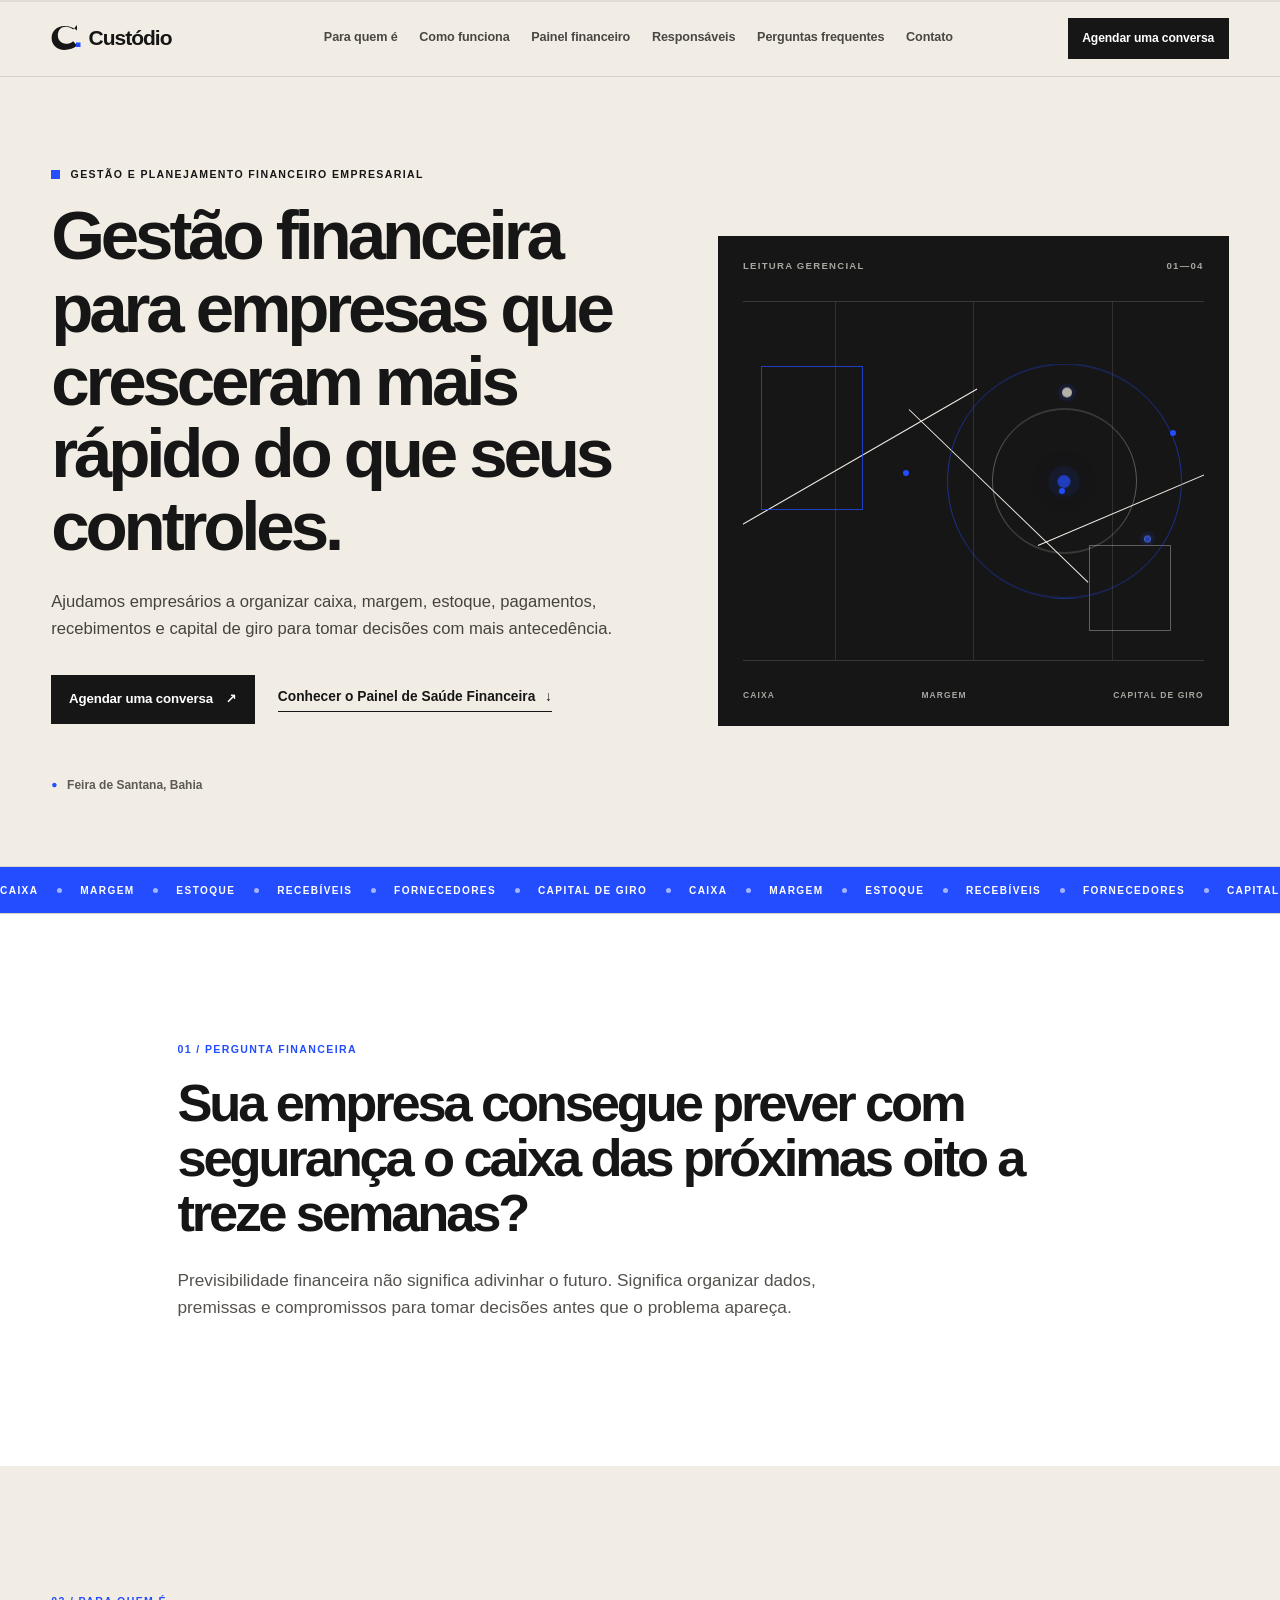
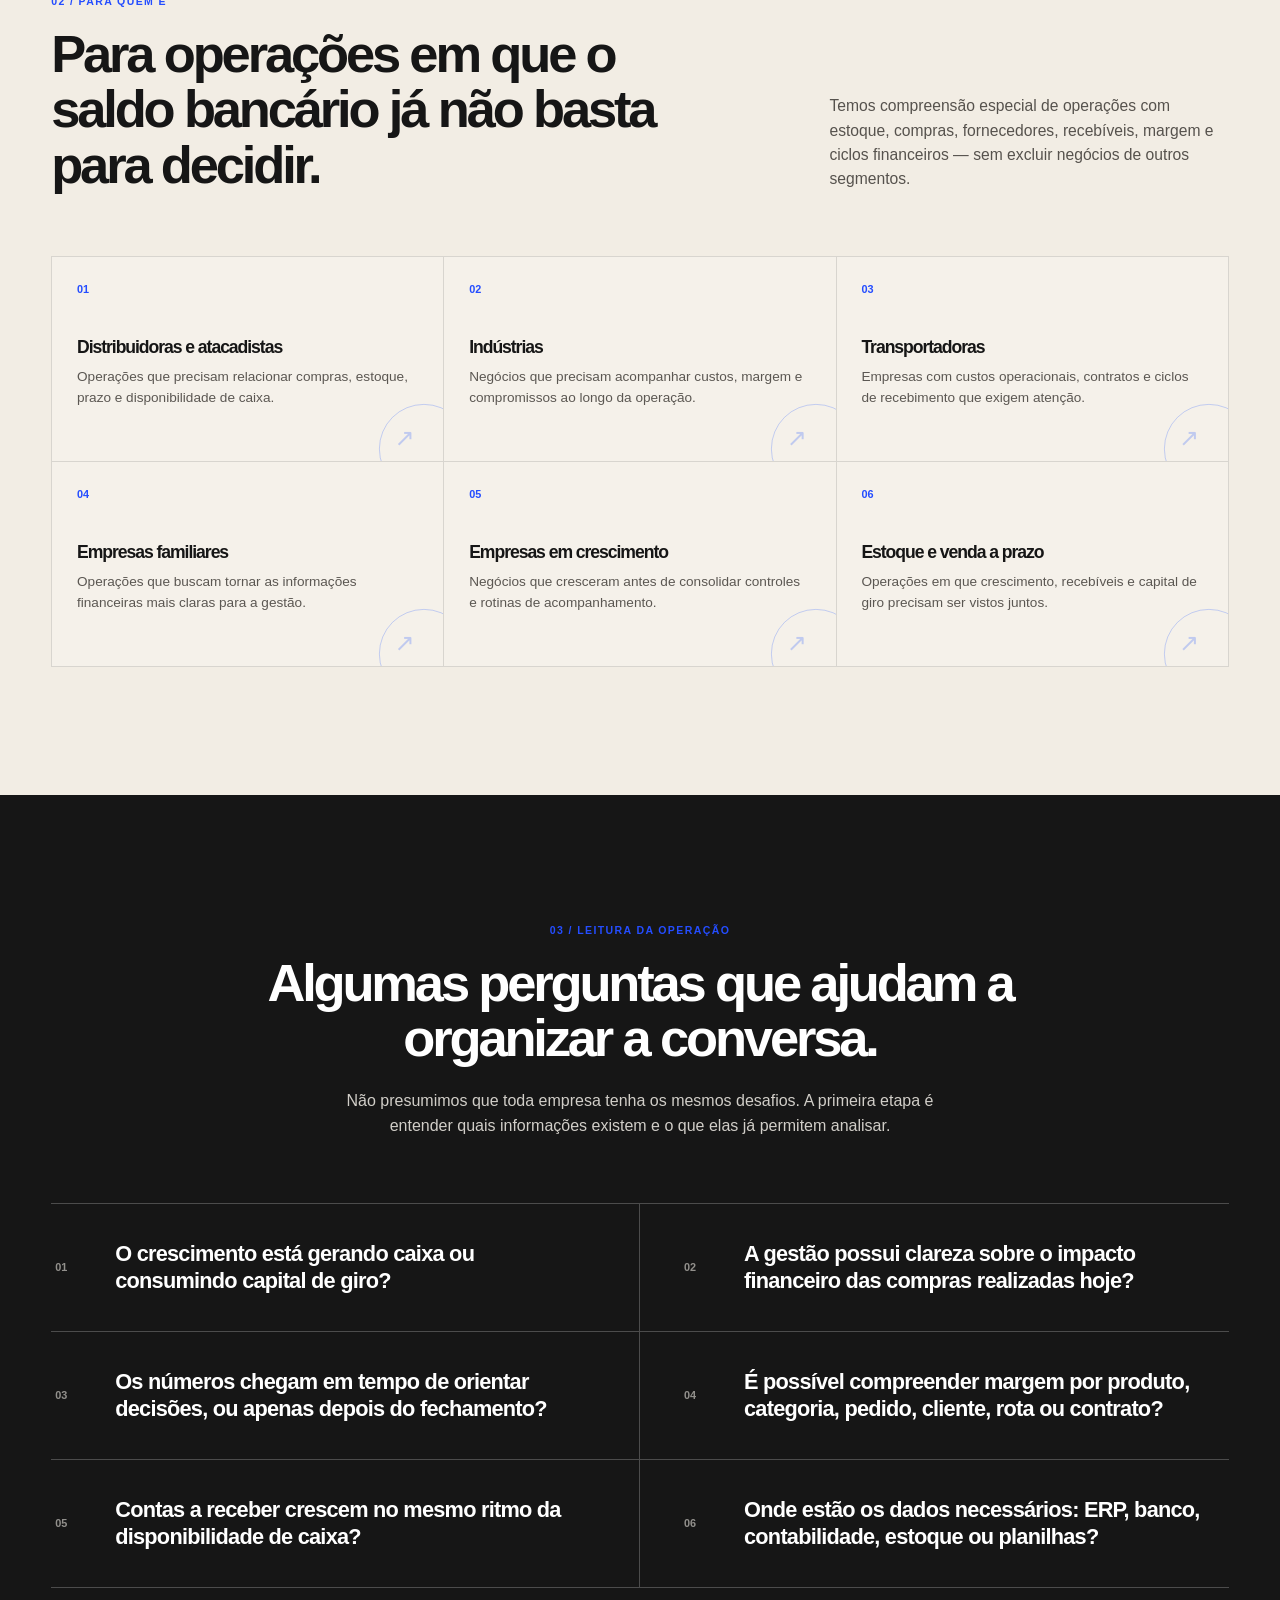
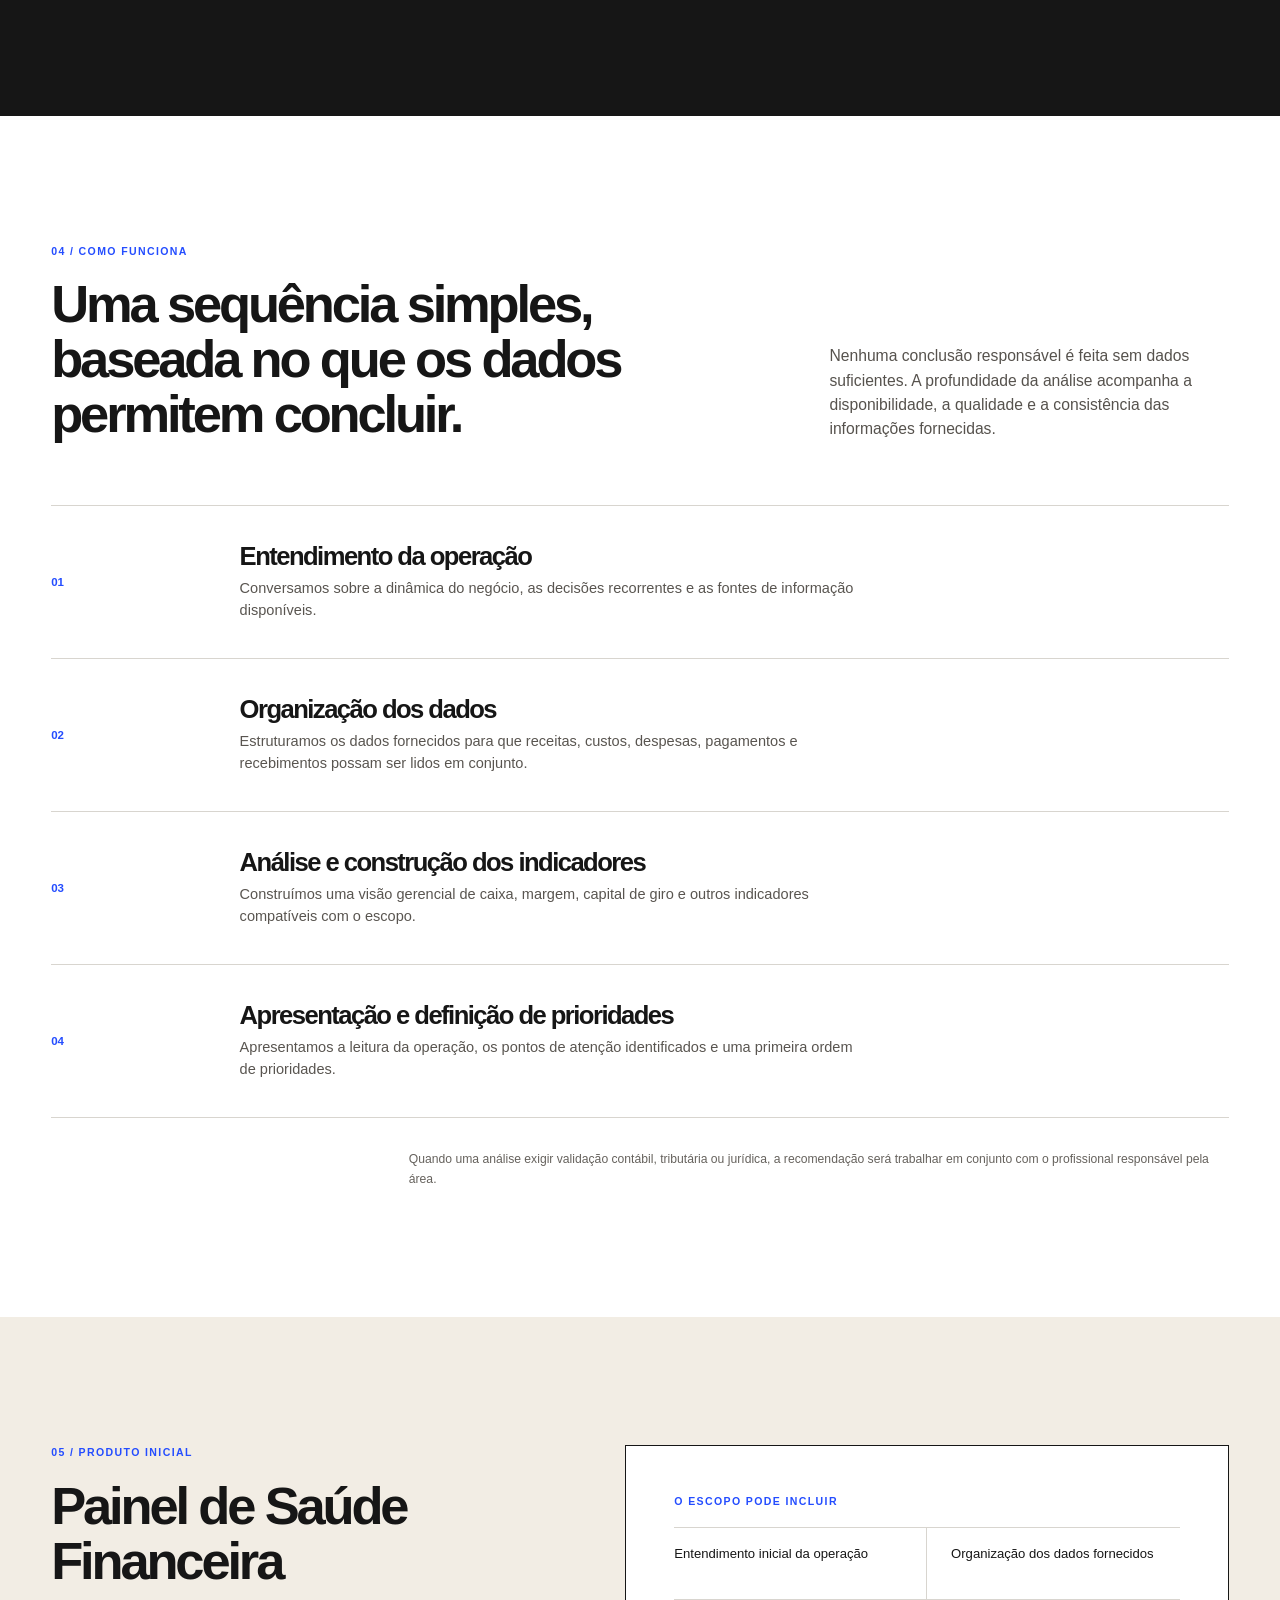
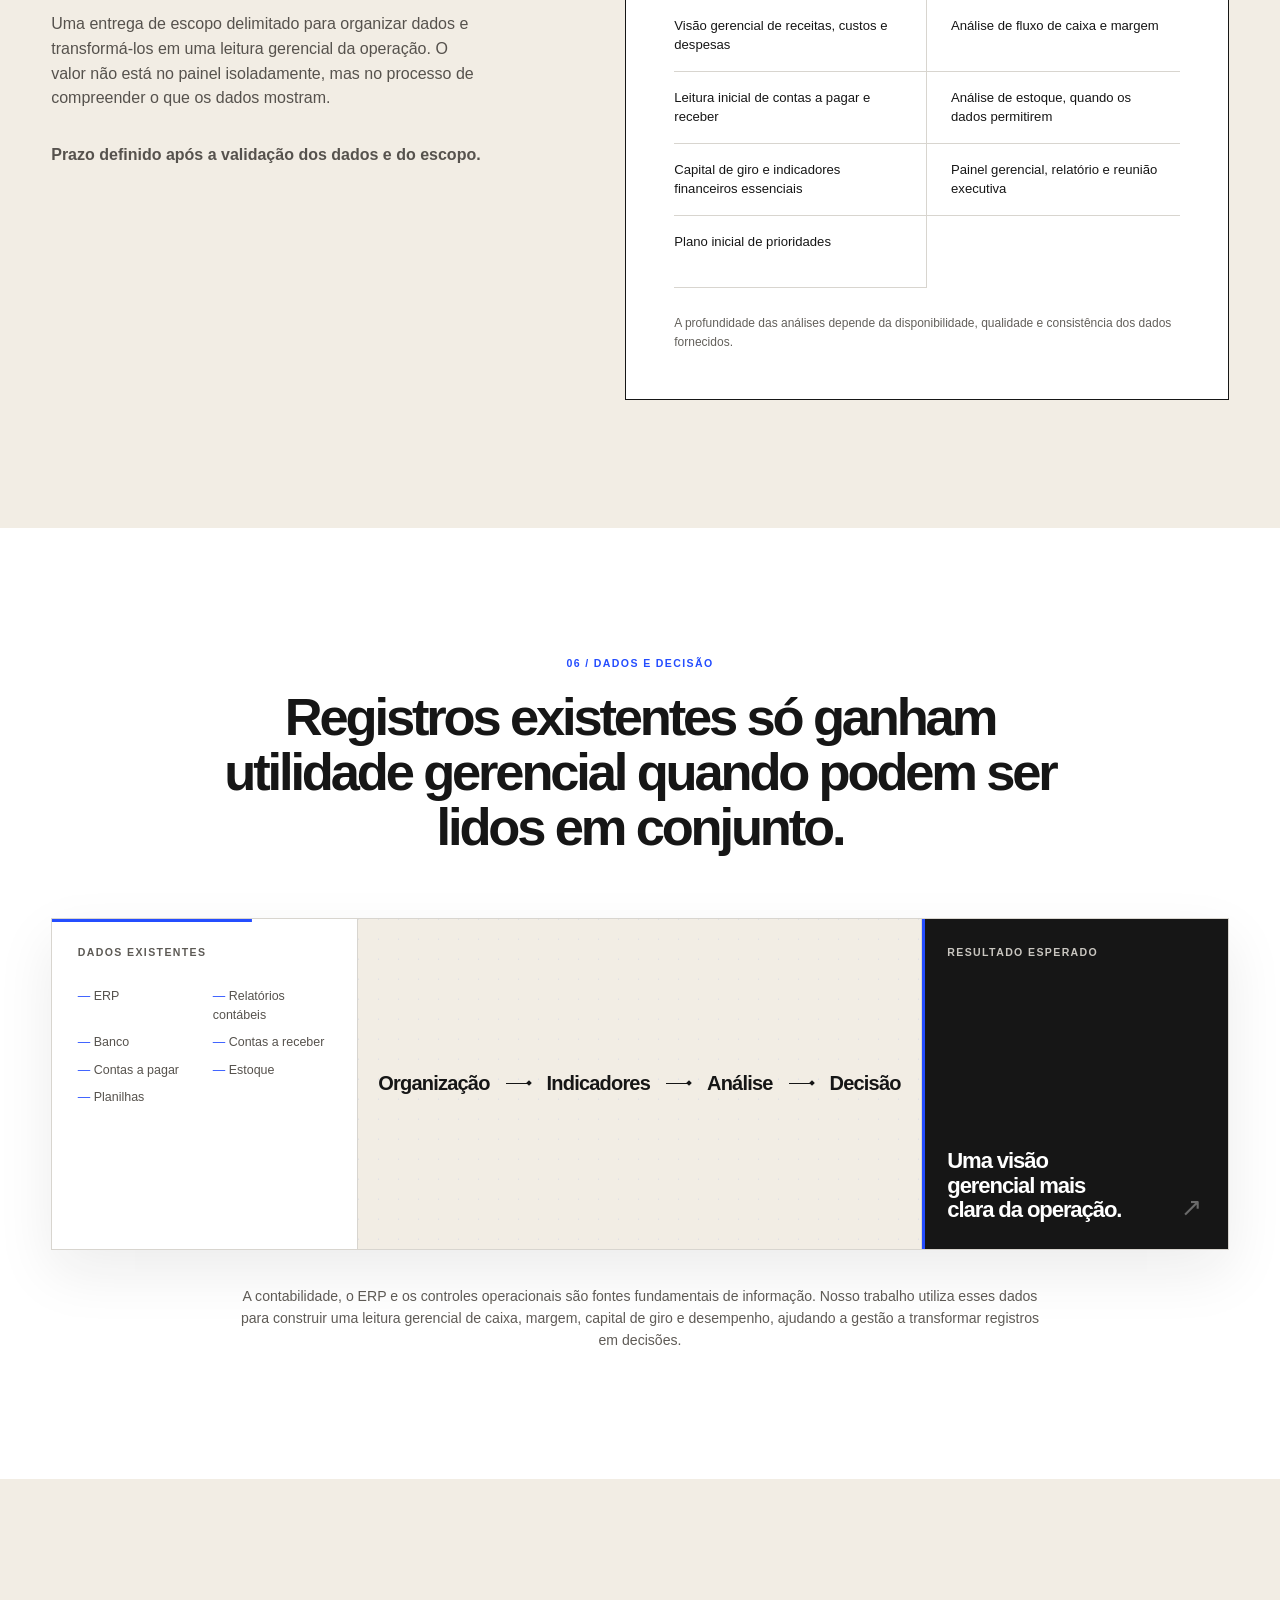
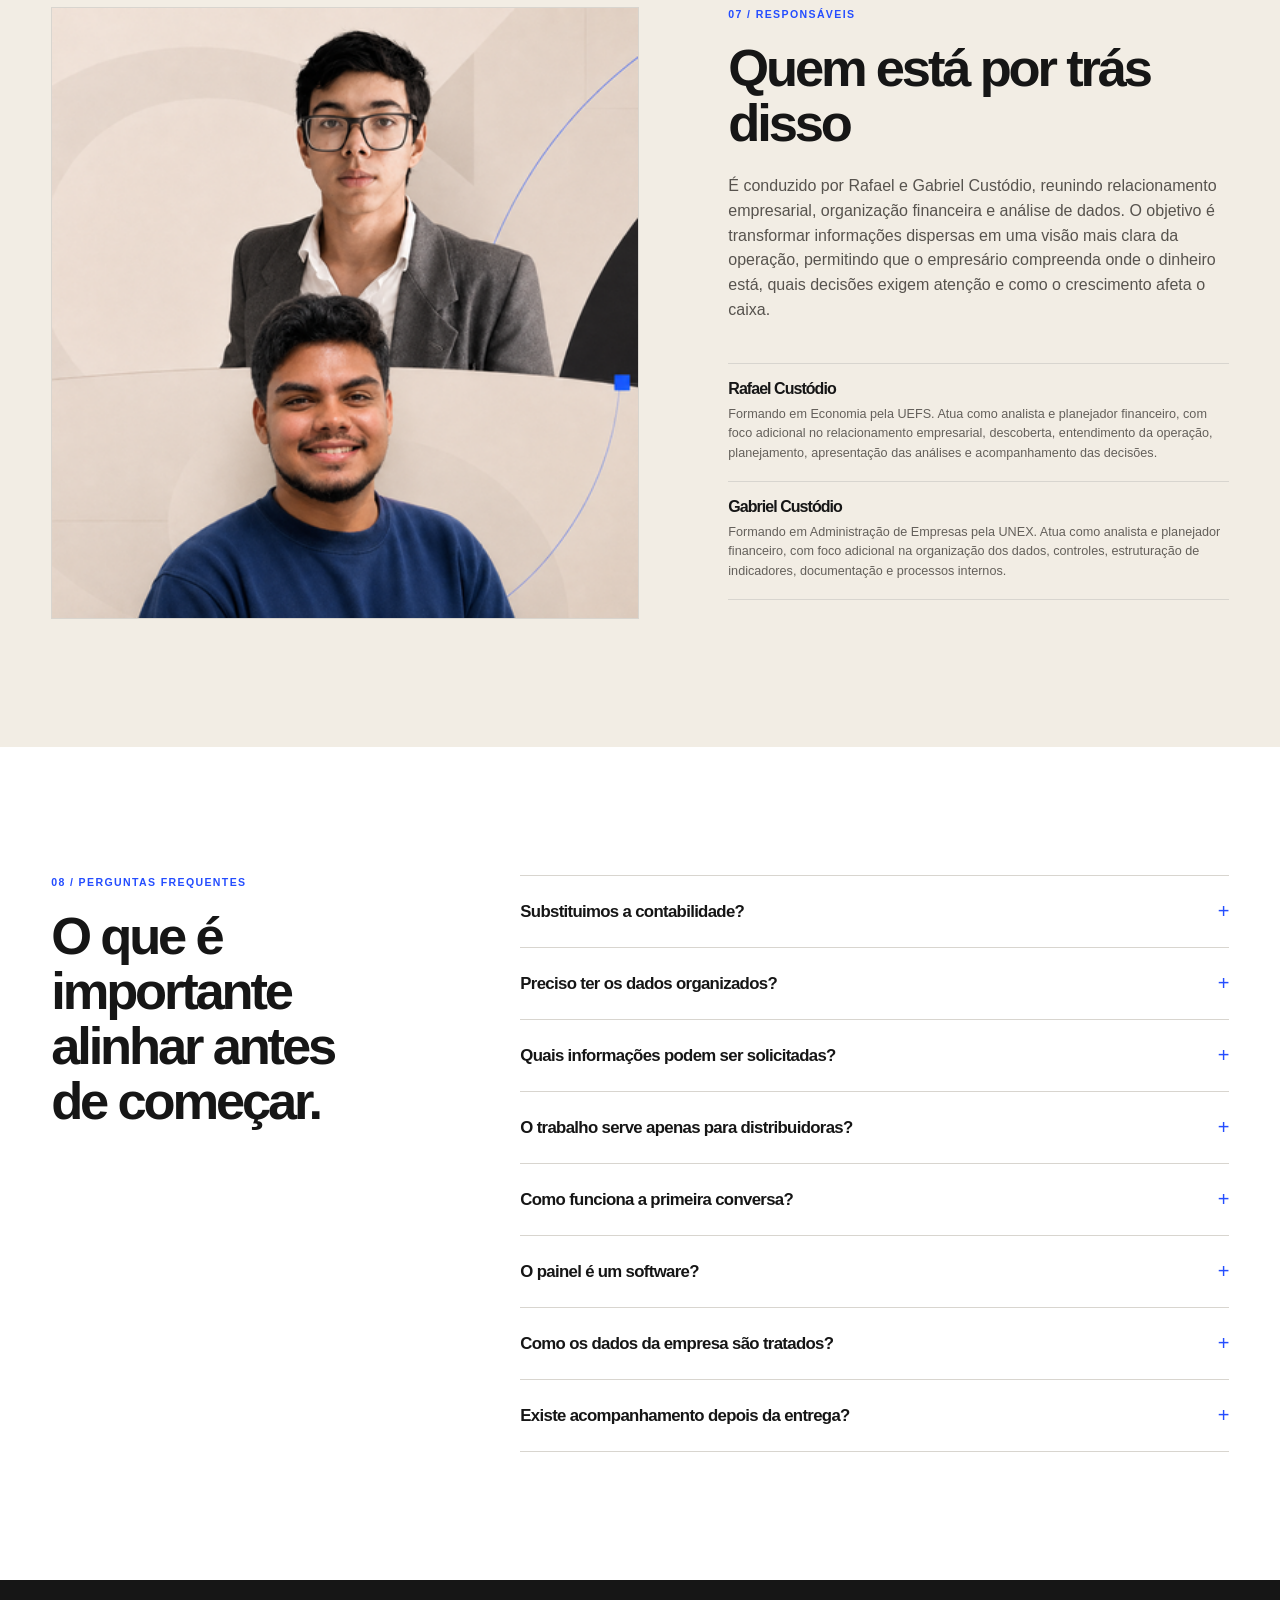
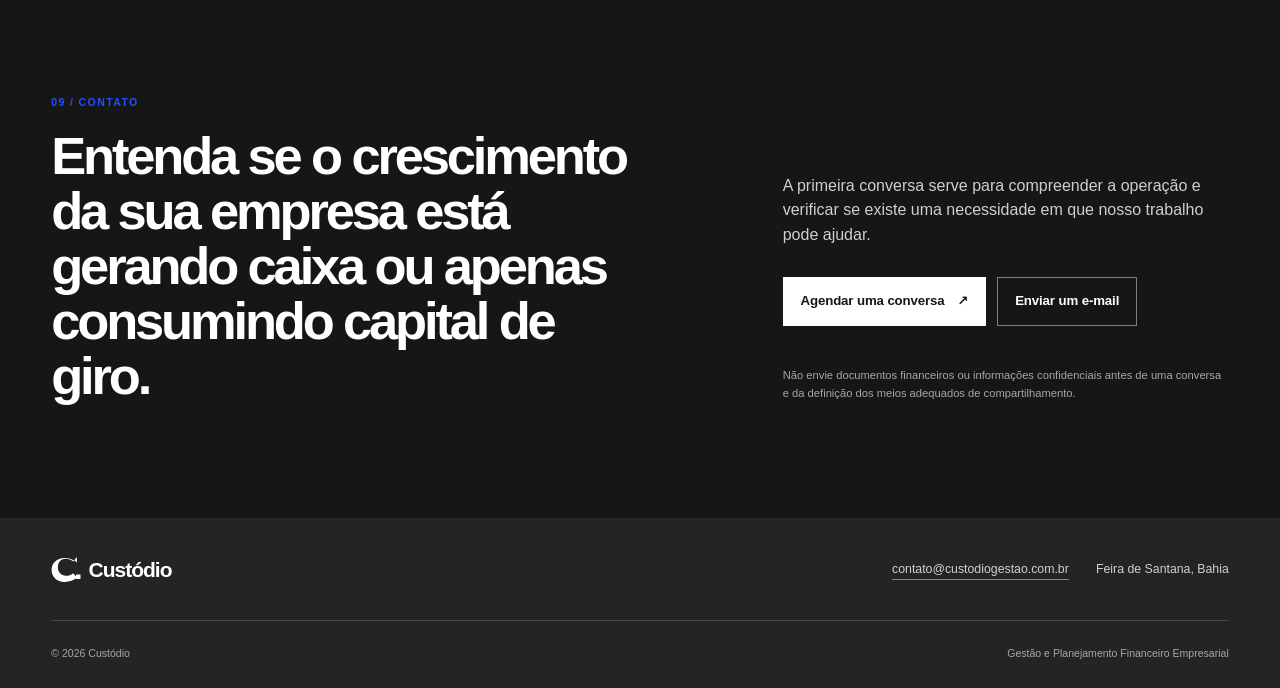
==== commit 1db9bf28: "Update index.html" ====
--- a/index.html
+++ b/index.html
@@ -205,7 +205,7 @@
       <section class="section people-section" id="responsaveis" aria-labelledby="responsaveis-title">
         <div class="container people-layout">
           <div class="people-image-wrap">
-            <img src="assets/foto-rafael-gabriel-placeholder.svg" width="1200" height="680" loading="lazy" alt="Placeholder: adicionar fotografia profissional de Rafael e Gabriel" />
+            <img src="assets/foto-rafael-gabriel-placeholder.png" width="1200" height="680" loading="lazy" alt="Placeholder: adicionar fotografia profissional de Rafael e Gabriel" />
           </div>
           <div class="people-copy">
             <p class="section-index">07 / RESPONSÁVEIS</p>
--- a/styles.css
+++ b/styles.css
@@ -1,157 +1,179 @@
-:root {
-  --ink: #161616;
-  --ink-soft: #242424;
-  --paper: #f2ede4;
-  --white: #ffffff;
-  --muted: #5d5a55;
-  --line: #d8d5cf;
-  --blue: #244dff;
-  --serif: "Segoe UI", "Helvetica Neue", Arial, sans-serif;
-  --sans: "Segoe UI", Arial, system-ui, sans-serif;
-  --container: 1200px;
-  --side: clamp(1.25rem, 4vw, 3.5rem);
-}
-
-* { box-sizing: border-box; }
-html { scroll-behavior: smooth; }
-body { margin: 0; background: var(--paper); color: var(--ink); font-family: var(--sans); font-size: 16px; line-height: 1.55; }
-body.menu-open { overflow: hidden; }
-img { display: block; max-width: 100%; }
-a { color: inherit; text-decoration: none; }
-button { color: inherit; font: inherit; }
-::selection { background: var(--ink); color: var(--paper); }
-
-.container { width: min(calc(100% - (var(--side) * 2)), var(--container)); margin: 0 auto; }
-.section { padding: clamp(5.25rem, 10vw, 9rem) 0; }
-.sr-only { position: absolute; width: 1px; height: 1px; padding: 0; margin: -1px; overflow: hidden; clip: rect(0, 0, 0, 0); white-space: nowrap; border: 0; }
-.skip-link { position: fixed; z-index: 100; top: -5rem; left: 1rem; background: var(--blue); color: var(--white); padding: .75rem 1rem; border-radius: 2px; font-weight: 700; }
-.skip-link:focus { top: 1rem; }
-
-.site-header { position: sticky; z-index: 20; top: 0; border-bottom: 1px solid rgba(22, 22, 22, .12); background: rgba(242, 237, 228, .94); backdrop-filter: blur(10px); }
-.header-inner { display: flex; min-height: 76px; align-items: center; gap: 1.5rem; }
-.brand { flex: 0 0 auto; line-height: 0; }
-.brand img { height: 36px; width: 158px; }
-.main-nav { display: flex; align-items: center; justify-content: center; flex: 1; gap: clamp(.75rem, 1.7vw, 1.5rem); }
-.main-nav a { position: relative; color: #494744; font-size: .79rem; font-weight: 600; letter-spacing: -.01em; white-space: nowrap; }
-.main-nav a::after { position: absolute; right: 0; bottom: -.35rem; left: 0; height: 1px; content: ""; background: var(--ink); transform: scaleX(0); transform-origin: left; transition: transform .2s ease; }
-.main-nav a:hover::after, .main-nav a:focus-visible::after { transform: scaleX(1); }
-.menu-toggle { display: none; border: 0; background: transparent; cursor: pointer; }
-.button { display: inline-flex; min-height: 49px; align-items: center; justify-content: center; gap: .8rem; border: 1px solid transparent; padding: .8rem 1.05rem; font-size: .83rem; font-weight: 700; letter-spacing: -.01em; transition: transform .2s ease, background-color .2s ease, color .2s ease, border-color .2s ease; }
-.button:hover { transform: translateY(-2px); }
-.button-small { min-height: 41px; padding: .6rem .85rem; font-size: .76rem; }
-.button-dark { background: var(--ink); color: var(--white); }
-.button-dark:hover { background: #363636; }
-.button-light { background: var(--white); color: var(--ink); }
-.button-outline-light { border-color: rgba(255, 255, 255, .45); color: var(--white); }
-.button-outline-light:hover { border-color: var(--white); background: rgba(255, 255, 255, .08); }
-.text-link { display: inline-flex; align-items: center; gap: .6rem; border-bottom: 1px solid var(--ink); padding-bottom: .25rem; font-size: .86rem; font-weight: 700; }
-
-.hero { overflow: hidden; border-bottom: 1px solid var(--line); }
-.hero-grid { display: grid; grid-template-columns: minmax(0, 1.05fr) minmax(390px, .95fr); align-items: stretch; gap: clamp(2rem, 8vw, 9rem); min-height: min(765px, calc(100vh - 76px)); padding-top: clamp(4.5rem, 10vh, 8rem); padding-bottom: clamp(4.5rem, 8vh, 7rem); }
-.hero-copy { display: flex; flex-direction: column; align-items: flex-start; justify-content: center; }
-.eyebrow, .section-index, .card-label { margin: 0 0 1.1rem; color: var(--muted); font-size: .66rem; font-weight: 700; letter-spacing: .13em; line-height: 1.4; text-transform: uppercase; }
-.eyebrow { display: flex; align-items: center; gap: .65rem; color: var(--ink); }
-.eyebrow span { display: inline-block; width: 9px; height: 9px; background: var(--blue); }
-h1, h2, h3, p { margin-top: 0; }
-h1, h2, h3 { font-family: var(--serif); letter-spacing: -.06em; line-height: 1.05; }
-h1 { max-width: 760px; margin-bottom: 1.6rem; font-size: clamp(2.75rem, 5.4vw, 5rem); font-weight: 700; }
-h2 { margin-bottom: 1.5rem; font-size: clamp(2rem, 4.1vw, 3.8rem); font-weight: 700; }
-h3 { margin-bottom: .55rem; font-size: 1.1rem; font-weight: 700; }
-.hero-intro { max-width: 650px; margin-bottom: 2rem; color: #46433f; font-size: clamp(1rem, 1.3vw, 1.16rem); line-height: 1.65; }
-.hero-actions { display: flex; flex-wrap: wrap; align-items: center; gap: 1.45rem; }
-.hero-location { display: flex; align-items: center; gap: .6rem; margin: 3.25rem 0 0; color: var(--muted); font-size: .75rem; font-weight: 600; }
-.hero-location span { color: var(--blue); font-size: .65rem; }
-
-.hero-visual { position: relative; align-self: center; min-height: 490px; overflow: hidden; border: 1px solid rgba(22, 22, 22, .16); background: var(--ink); color: var(--paper); }
-.visual-topline, .visual-bottom { position: absolute; right: 1.5rem; left: 1.5rem; display: flex; justify-content: space-between; color: #a7a59f; font-size: .6rem; font-weight: 700; letter-spacing: .13em; }
-.visual-topline { top: 1.4rem; }.visual-bottom { bottom: 1.4rem; gap: .75rem; font-size: .53rem; }
-.visual-grid { position: absolute; inset: 4rem 1.5rem 4rem; overflow: hidden; border-top: 1px solid rgba(242, 237, 228, .15); border-bottom: 1px solid rgba(242, 237, 228, .15); }
-.grid-line { position: absolute; top: 0; bottom: 0; width: 1px; background: rgba(242, 237, 228, .12); }.grid-line-a { left: 20%; }.grid-line-b { left: 50%; }.grid-line-c { left: 80%; }
-.flow { position: absolute; height: 1px; background: var(--paper); transform-origin: left; }.flow-a { top: 68%; left: -8%; width: 68%; transform: rotate(-30deg); }.flow-b { top: 30%; left: 36%; width: 54%; transform: rotate(44deg); }.flow-c { top: 68%; left: 64%; width: 43%; transform: rotate(-23deg); }
-.point { position: absolute; z-index: 1; width: 12px; height: 12px; border: 3px solid var(--ink); border-radius: 50%; background: var(--blue); }.point-a { top: 46%; left: 34%; }.point-b { top: 51%; left: 68%; }.point-c { top: 35%; left: 92%; }
-.signal { position: absolute; border: 1px solid rgba(36, 77, 255, .75); }.signal-a { top: 18%; left: 4%; width: 22%; height: 40%; }.signal-b { right: 7%; bottom: 8%; width: 18%; height: 24%; border-color: rgba(242, 237, 228, .34); }
-
-.narrow-content { max-width: 925px; }
-.question-section { background: var(--white); }
-.question-section h2 { max-width: 900px; margin-bottom: 1.7rem; }.question-section p:last-child { max-width: 700px; color: #55524e; font-size: 1.08rem; }
-.section-heading { margin-bottom: clamp(2.75rem, 5vw, 4.5rem); }.split-heading { display: grid; grid-template-columns: 1.1fr .65fr; align-items: end; gap: clamp(2rem, 8vw, 10rem); }.split-heading h2 { margin-bottom: 0; }.split-heading > p { max-width: 410px; margin: 0; color: #56524d; font-size: .98rem; }
-.centered-heading { max-width: 850px; margin-right: auto; margin-left: auto; text-align: center; }.centered-heading > p:last-child { max-width: 650px; margin: 0 auto; color: #56524d; }
-
-.audience-grid { display: grid; grid-template-columns: repeat(3, 1fr); border-top: 1px solid var(--line); border-left: 1px solid var(--line); }.audience-card { min-height: 205px; border-right: 1px solid var(--line); border-bottom: 1px solid var(--line); padding: 1.55rem; background: rgba(255, 255, 255, .22); }.audience-card > span { display: block; margin-bottom: 2.5rem; color: var(--blue); font-size: .68rem; font-weight: 700; }.audience-card p { margin: 0; color: #5b5752; font-size: .85rem; line-height: 1.58; }
-
-.diagnostic-section { background: var(--ink); color: var(--white); }.diagnostic-section .section-index { color: #b8b6af; }.diagnostic-section .centered-heading > p:last-child { color: #d1cec8; }.diagnostic-list { display: grid; grid-template-columns: repeat(2, 1fr); border-top: 1px solid rgba(255, 255, 255, .23); }.diagnostic-list article { display: grid; grid-template-columns: 2.5rem 1fr; gap: 1.25rem; min-height: 128px; align-items: center; border-bottom: 1px solid rgba(255, 255, 255, .23); padding: 1.25rem .25rem; }.diagnostic-list article:nth-child(odd) { border-right: 1px solid rgba(255, 255, 255, .23); padding-right: 2.75rem; }.diagnostic-list article:nth-child(even) { padding-left: 2.75rem; }.diagnostic-list span { color: #92908c; font-size: .68rem; font-weight: 700; }.diagnostic-list p { margin: 0; font-family: var(--serif); font-size: clamp(1.05rem, 1.7vw, 1.36rem); font-weight: 600; letter-spacing: -.035em; line-height: 1.25; }
-
-.process-section { background: var(--white); }.process-list { margin: 0; padding: 0; list-style: none; border-top: 1px solid var(--line); }.process-list li { display: grid; grid-template-columns: 16% 1fr; min-height: 153px; align-items: center; border-bottom: 1px solid var(--line); }.process-number { color: var(--blue); font-size: .72rem; font-weight: 700; }.process-list h3 { margin-bottom: .4rem; font-size: clamp(1.25rem, 2vw, 1.65rem); }.process-list p { max-width: 630px; margin: 0; color: #595550; font-size: .91rem; }.compliance-note { max-width: 820px; margin: 2rem 0 0 auto; color: #66625d; font-size: .76rem; line-height: 1.6; }
-
-.offering-section { background: var(--paper); }.offering-layout { display: grid; grid-template-columns: .85fr 1.15fr; gap: clamp(2rem, 10vw, 10rem); }.offering-intro > p:not(.section-index) { max-width: 430px; color: #56524d; font-size: 1rem; }.offering-intro .offer-detail { margin-top: 2rem; color: var(--ink); font-size: .79rem; font-weight: 700; }.deliverables-card { border: 1px solid var(--ink); padding: clamp(1.5rem, 4vw, 3rem); background: var(--white); }.deliverables-card .card-label { color: var(--blue); }.deliverables-card ul { display: grid; grid-template-columns: repeat(2, 1fr); gap: 0; margin: 0; padding: 0; list-style: none; border-top: 1px solid var(--line); }.deliverables-card li { min-height: 72px; border-bottom: 1px solid var(--line); padding: 1rem .7rem 1rem 0; font-size: .82rem; line-height: 1.45; }.deliverables-card li:nth-child(odd) { border-right: 1px solid var(--line); padding-right: 1.5rem; }.deliverables-card li:nth-child(even) { padding-left: 1.5rem; }.data-note { margin: 1.65rem 0 0; color: #63605b; font-size: .75rem; }.price-block { display: grid; gap: .15rem; width: fit-content; margin-top: 2rem; border-left: 2px solid var(--blue); padding: .2rem 0 .2rem 1rem; }.price-block span, .price-block small { color: var(--muted); font-size: .6rem; font-weight: 700; letter-spacing: .1em; text-transform: uppercase; }.price-block strong { font-family: var(--serif); font-size: 1.65rem; letter-spacing: -.05em; }.price-block small { max-width: 190px; margin-top: .2rem; font-size: .55rem; letter-spacing: .05em; }
-
-.decision-section { background: var(--white); }.decision-flow { display: grid; grid-template-columns: .75fr 1.3fr .75fr; border: 1px solid var(--line); }.flow-column { min-height: 330px; padding: 1.6rem; }.source-column { border-right: 1px solid var(--line); }.source-column ul { display: grid; grid-template-columns: 1fr 1fr; gap: .5rem 1rem; margin: 1.7rem 0 0; padding: 0; list-style: none; }.source-column li { color: #56524d; font-size: .78rem; }.source-column li::before { content: "— "; color: var(--blue); }.flow-transform { display: flex; align-items: center; justify-content: center; gap: clamp(.35rem, 1.3vw, 1rem); border-right: 1px solid var(--line); padding: 1.25rem; background: var(--paper); font-family: var(--serif); font-size: clamp(.95rem, 1.6vw, 1.25rem); font-weight: 700; letter-spacing: -.04em; }.flow-transform i { display: block; width: clamp(15px, 2vw, 25px); height: 1px; background: var(--ink); }.flow-transform i::after { display: block; width: 4px; height: 4px; margin-top: -2px; margin-left: auto; content: ""; transform: rotate(45deg); background: var(--ink); }.result-column { display: flex; flex-direction: column; justify-content: space-between; background: var(--ink); color: var(--white); }.result-column .card-label { color: #c9c6c0; }.result-column p:last-child { max-width: 175px; margin: 0; font-family: var(--serif); font-size: 1.38rem; font-weight: 600; letter-spacing: -.05em; line-height: 1.13; }.complement-text { max-width: 820px; margin: 2.25rem auto 0; color: #5f5b56; font-size: .88rem; text-align: center; }
-
-.people-section { background: var(--paper); }.people-layout { display: grid; grid-template-columns: 1.08fr .92fr; align-items: stretch; gap: clamp(2rem, 7vw, 7rem); }.people-image-wrap { overflow: hidden; border: 1px solid var(--line); background: var(--white); }.people-image-wrap img { width: 100%; height: 100%; object-fit: cover; object-position: center; }.people-copy > p:not(.section-index) { color: #57534e; }.people-roles { margin-top: 2.5rem; border-top: 1px solid var(--line); }.people-roles article { border-bottom: 1px solid var(--line); padding: 1.1rem 0; }.people-roles h3 { margin: 0 0 .4rem; font-size: 1rem; }.people-roles p { margin: 0; color: #64605b; font-size: .79rem; }
-
-.faq-section { background: var(--white); }.faq-layout { display: grid; grid-template-columns: .65fr 1.35fr; gap: clamp(3rem, 10vw, 10rem); }.faq-intro h2 { max-width: 390px; }.faq-list { border-top: 1px solid var(--line); }.faq-list details { border-bottom: 1px solid var(--line); padding: 0; }.faq-list summary { display: flex; align-items: center; justify-content: space-between; gap: 2rem; padding: 1.25rem 0; cursor: pointer; font-family: var(--serif); font-size: 1.05rem; font-weight: 700; letter-spacing: -.04em; list-style: none; }.faq-list summary::-webkit-details-marker { display: none; }.faq-list summary span { color: var(--blue); font-family: var(--sans); font-size: 1.25rem; font-weight: 400; transition: transform .2s ease; }.faq-list details[open] summary span { transform: rotate(45deg); }.faq-list details p { max-width: 720px; margin: -.1rem 0 1.4rem; color: #5e5a55; font-size: .85rem; }
-
-.contact-section { padding: clamp(5rem, 9vw, 8rem) 0; background: var(--ink); color: var(--white); }.contact-layout { display: grid; grid-template-columns: 1.15fr .85fr; gap: clamp(2rem, 10vw, 9rem); }.light-index { color: #bcb9b2; }.contact-section h2 { max-width: 720px; margin: 0; }.contact-copy { display: flex; flex-direction: column; align-items: flex-start; justify-content: end; }.contact-copy > p:first-child { max-width: 430px; margin-bottom: 1.8rem; color: #d2cfc9; }.contact-actions { display: flex; flex-wrap: wrap; gap: .7rem; }.privacy-note { margin: 2.6rem 0 0; color: #aaa7a1; font-size: .7rem; line-height: 1.6; }
+:root {
+  --ink: #161616;
+  --ink-soft: #242424;
+  --paper: #f2ede4;
+  --white: #ffffff;
+  --muted: #5d5a55;
+  --line: #d8d5cf;
+  --blue: #244dff;
+  --serif: "Segoe UI", "Helvetica Neue", Arial, sans-serif;
+  --sans: "Segoe UI", Arial, system-ui, sans-serif;
+  --container: 1200px;
+  --side: clamp(1.25rem, 4vw, 3.5rem);
+}
 
-.site-footer { padding: 2.1rem 0 1.7rem; background: var(--ink-soft); color: var(--white); }.footer-top, .footer-bottom { display: flex; align-items: center; justify-content: space-between; gap: 1.5rem; }.footer-top { padding-bottom: 2rem; }.footer-brand { filter: brightness(0) invert(1); }.footer-contact { display: flex; gap: 1.7rem; color: #d2d0ca; font-size: .77rem; }.footer-contact a { border-bottom: 1px solid rgba(255,255,255,.45); }.footer-bottom { border-top: 1px solid rgba(255,255,255,.15); padding-top: 1.5rem; color: #aaa7a1; font-size: .66rem; }
-
-a:focus-visible, button:focus-visible, summary:focus-visible { outline: 3px solid var(--blue); outline-offset: 4px; }
-[hidden] { display: none !important; }
-
-@media (max-width: 1020px) { .main-nav { gap: .75rem; }.main-nav a { font-size: .7rem; }.header-cta { display: none; }.hero-grid { grid-template-columns: 1fr .76fr; gap: 3rem; }.hero-visual { min-height: 420px; }.split-heading { gap: 4rem; }.offering-layout { gap: 4rem; }.faq-layout { gap: 4rem; } }
-@media (max-width: 800px) { :root { --side: 1.2rem; } .people-image-wrap { aspect-ratio: 1200 / 680; } .header-inner { min-height: 67px; justify-content: space-between; }.brand img { width: 137px; height: auto; }.menu-toggle { position: relative; z-index: 2; display: grid; width: 40px; height: 40px; place-content: center; gap: 6px; border: 1px solid var(--line); }.menu-toggle span:not(.sr-only) { display: block; width: 17px; height: 1px; background: var(--ink); transition: transform .2s ease; }.menu-toggle[aria-expanded="true"] span:nth-of-type(1) { transform: translateY(3.5px) rotate(45deg); }.menu-toggle[aria-expanded="true"] span:nth-of-type(2) { transform: translateY(-3.5px) rotate(-45deg); }.main-nav { position: fixed; inset: 67px 0 0; display: none; align-items: flex-start; flex-direction: column; justify-content: flex-start; gap: 0; overflow: auto; padding: 1.25rem var(--side) 2rem; border-top: 1px solid var(--line); background: var(--paper); }.main-nav.is-open { display: flex; }.main-nav a { width: 100%; border-bottom: 1px solid var(--line); padding: 1rem 0; font-family: var(--serif); font-size: 1.35rem; letter-spacing: -.05em; }.main-nav a::after { display: none; }.hero-grid, .split-heading, .offering-layout, .people-layout, .faq-layout, .contact-layout { grid-template-columns: 1fr; }.hero-grid { min-height: auto; gap: 3rem; padding-top: 4.5rem; }.hero-copy { align-items: flex-start; }.hero-visual { min-height: 390px; max-width: 600px; width: 100%; }.split-heading > p { max-width: 620px; }.audience-grid { grid-template-columns: repeat(2, 1fr); }.diagnostic-list { grid-template-columns: 1fr; }.diagnostic-list article:nth-child(odd), .diagnostic-list article:nth-child(even) { border-right: 0; padding-right: .25rem; padding-left: .25rem; }.process-list li { grid-template-columns: 4rem 1fr; min-height: 135px; }.offering-layout { gap: 2.5rem; }.decision-flow { grid-template-columns: 1fr; }.source-column, .flow-transform { border-right: 0; border-bottom: 1px solid var(--line); }.flow-column { min-height: auto; }.source-column { padding-bottom: 1.9rem; }.flow-transform { min-height: 112px; }.result-column { min-height: 190px; }.people-layout { gap: 3rem; }.faq-layout { gap: 1.5rem; }.faq-intro h2 { max-width: 580px; }.contact-layout { gap: 3rem; }.footer-top, .footer-bottom { align-items: flex-start; flex-direction: column; }.footer-top { gap: 1.35rem; }.footer-contact { flex-direction: column; gap: .45rem; } }
-@media (max-width: 540px) { .section { padding: 4.5rem 0; } h1 { font-size: 2.65rem; }.hero-actions, .contact-actions { align-items: stretch; flex-direction: column; width: 100%; }.hero-actions .button, .hero-actions .text-link { width: fit-content; }.hero-visual { min-height: 325px; }.visual-bottom { right: 1rem; left: 1rem; }.visual-bottom span:last-child { display: none; }.audience-grid { grid-template-columns: 1fr; }.audience-card { min-height: auto; }.audience-card > span { margin-bottom: 1.8rem; }.diagnostic-list article { grid-template-columns: 2rem 1fr; min-height: 115px; }.process-list li { grid-template-columns: 3.1rem 1fr; }.deliverables-card { padding: 1.35rem; }.deliverables-card ul { grid-template-columns: 1fr; }.deliverables-card li:nth-child(odd), .deliverables-card li:nth-child(even) { border-right: 0; padding-right: 0; padding-left: 0; }.flow-transform { align-items: flex-start; flex-wrap: wrap; justify-content: flex-start; gap: .5rem .85rem; padding: 1.5rem; }.flow-transform i { margin-top: .77rem; }.source-column ul { grid-template-columns: 1fr; }.button { width: 100%; }.contact-actions { width: 100%; } }
-@media (prefers-reduced-motion: reduce) { html { scroll-behavior: auto; } *, *::before, *::after { transition-duration: .01ms !important; animation-duration: .01ms !important; animation-iteration-count: 1 !important; } }
-
-@media (prefers-reduced-motion: no-preference) {
-  .hero-visual .flow { --flow-rotation: 0deg; transform: rotate(var(--flow-rotation)) scaleX(0); animation: flow-draw .72s cubic-bezier(.16, 1, .3, 1) both, flow-rest 3.8s 2.55s cubic-bezier(.4, 0, .2, 1) infinite; }
-  .hero-visual .flow-a { --flow-rotation: -30deg; animation-delay: 0s, 2.55s; }
-  .hero-visual .flow-b { --flow-rotation: 44deg; animation-delay: .58s, 2.55s; }
-  .hero-visual .flow-c { --flow-rotation: -23deg; animation-delay: 1.18s, 2.55s; }
-  .hero-visual .point { opacity: 0; transform: scale(.2); animation: point-arrive .42s cubic-bezier(.16, 1, .3, 1) both, point-rest 3.8s 2.55s cubic-bezier(.4, 0, .2, 1) infinite; }
-  .hero-visual .point-a { animation-delay: .47s, 2.55s; }.hero-visual .point-b { animation-delay: 1.11s, 2.55s; }.hero-visual .point-c { animation-delay: 1.72s, 2.55s; }
-  .hero-visual .signal { opacity: 0; animation: signal-in .44s cubic-bezier(.16, 1, .3, 1) both, signal-rest 3.8s 2.55s cubic-bezier(.4, 0, .2, 1) infinite; }
-  .hero-visual .signal-a { animation-delay: 1.08s, 2.55s; }.hero-visual .signal-b { animation-delay: 1.65s, 2.55s; }
-  .scroll-reveal > .reveal-item { opacity: 0; transform: translateY(12px); transition: opacity .42s cubic-bezier(.16, 1, .3, 1) var(--reveal-delay, 0ms), transform .42s cubic-bezier(.16, 1, .3, 1) var(--reveal-delay, 0ms); }
-  .scroll-reveal.is-revealed > .reveal-item { opacity: 1; transform: translateY(0); }
-  .flow-transform i { transform: scaleX(0); transform-origin: left; opacity: .35; }
-  .decision-flow.is-revealed .flow-transform i { animation: arrow-draw .34s cubic-bezier(.16, 1, .3, 1) both; }
-  .decision-flow.is-revealed .flow-transform i:nth-of-type(1) { animation-delay: .05s; }.decision-flow.is-revealed .flow-transform i:nth-of-type(2) { animation-delay: .39s; }.decision-flow.is-revealed .flow-transform i:nth-of-type(3) { animation-delay: .73s; }
-  .result-column { transition: box-shadow .32s cubic-bezier(.16, 1, .3, 1) 1.07s; }.decision-flow.is-revealed .result-column { box-shadow: inset 3px 0 0 var(--blue); }
-  .faq-answer { max-height: 0; overflow: hidden; transition: max-height 250ms cubic-bezier(.4, 0, .2, 1); }.faq-answer > p { margin-top: -.1rem; }
-}
-
-@media (hover: hover) and (pointer: fine) {
-  .audience-card > span, .diagnostic-list article > span { transition: color .22s ease-out, transform .22s ease-out; }
-  .audience-card:hover > span, .audience-card:focus-within > span, .diagnostic-list article:hover > span, .diagnostic-list article:focus-within > span { color: var(--blue); transform: translate(3px, -2px); }
-}
-
-@keyframes flow-draw { from { transform: rotate(var(--flow-rotation)) scaleX(0); } to { transform: rotate(var(--flow-rotation)) scaleX(1); } }
-@keyframes flow-rest { 0%, 100% { opacity: .85; } 50% { opacity: 1; } }
-@keyframes point-arrive { 0% { opacity: 0; transform: scale(.2); } 72% { opacity: 1; transform: scale(1.35); } 100% { opacity: 1; transform: scale(1); } }
-@keyframes point-rest { 0%, 100% { opacity: .85; transform: scale(1); } 50% { opacity: 1; transform: scale(1.08); } }
-@keyframes signal-in { from { opacity: 0; } to { opacity: 1; } }
-@keyframes signal-rest { 0%, 100% { opacity: .85; } 50% { opacity: 1; } }
-@keyframes arrow-draw { from { opacity: .35; transform: scaleX(0); } to { opacity: 1; transform: scaleX(1); } }
-html.motion-enabled { --page-progress: 0; }
-html.motion-enabled .hero-visual.is-motion-ready { --hero-tilt-x: 0deg; --hero-tilt-y: 0deg; --hero-scroll: 0px; transform: perspective(1100px) translate3d(0, calc(var(--hero-scroll) * -1), 0) rotateX(var(--hero-tilt-x)) rotateY(var(--hero-tilt-y)); transform-style: preserve-3d; transition: transform .28s cubic-bezier(.16, 1, .3, 1); will-change: transform; }
-.vector-motion { position: absolute; z-index: 3; top: 50%; right: 9%; width: clamp(130px, 21vw, 235px); aspect-ratio: 1; transform: translateY(-50%) translateZ(28px); pointer-events: none; opacity: .72; }
-.vector-motion__ring, .vector-motion__orbit { position: absolute; border: 1px solid rgba(242, 237, 228, .32); border-radius: 50%; }
-.vector-motion__ring--outer { inset: 0; border-color: rgba(36, 77, 255, .72); animation: vector-rotate 7.2s cubic-bezier(.4, 0, .2, 1) infinite; }
-.vector-motion__ring--inner { inset: 19%; border-color: rgba(242, 237, 228, .46); animation: vector-rotate-reverse 5.4s cubic-bezier(.4, 0, .2, 1) infinite; }
-.vector-motion__orbit { width: 10px; height: 10px; background: var(--paper); box-shadow: 0 0 0 4px rgba(36, 77, 255, .17); }
-.vector-motion__orbit--one { top: 10%; left: 49%; animation: vector-orbit-one 4.6s cubic-bezier(.4, 0, .2, 1) infinite; }.vector-motion__orbit--two { right: 13%; bottom: 24%; width: 7px; height: 7px; background: var(--blue); animation: vector-orbit-two 5.4s cubic-bezier(.4, 0, .2, 1) infinite; }
-.vector-motion__core { position: absolute; top: 50%; left: 50%; width: 13px; height: 13px; border-radius: 50%; background: var(--blue); box-shadow: 0 0 0 9px rgba(36, 77, 255, .12), 0 0 34px rgba(36, 77, 255, .42); transform: translate(-50%, -50%); animation: vector-core 2.8s cubic-bezier(.4, 0, .2, 1) infinite; }
-.scroll-progress { position: fixed; z-index: 30; top: 0; left: 0; width: 100%; height: 2px; background: rgba(22, 22, 22, .08); pointer-events: none; }.scroll-progress__bar { display: block; width: 100%; height: 100%; background: var(--blue); transform: scaleX(var(--page-progress)); transform-origin: left; }
-html.motion-enabled .story-section.story-ready .section-index, html.motion-enabled .story-section.story-ready h2, html.motion-enabled .story-section.story-ready .section-heading > p, html.motion-enabled .story-section.story-ready .narrow-content > p:last-child { opacity: 0; transform: translateY(20px); transition: opacity .64s cubic-bezier(.16, 1, .3, 1), transform .64s cubic-bezier(.16, 1, .3, 1); }
-html.motion-enabled .story-section.is-story-active .section-index, html.motion-enabled .story-section.is-story-active h2, html.motion-enabled .story-section.is-story-active .section-heading > p, html.motion-enabled .story-section.is-story-active .narrow-content > p:last-child { opacity: 1; transform: translateY(0); }
-html.motion-enabled .story-section.is-story-active .section-index { color: var(--blue); }
-
-@keyframes vector-rotate { 0%, 100% { transform: rotate(0deg); } 50% { transform: rotate(180deg); } }
-@keyframes vector-rotate-reverse { 0%, 100% { transform: rotate(180deg); } 50% { transform: rotate(0deg); } }
-@keyframes vector-orbit-one { 0%, 100% { transform: translate(0, 0) scale(1); } 50% { transform: translate(82px, 74px) scale(.68); } }
-@keyframes vector-orbit-two { 0%, 100% { transform: translate(0, 0) scale(1); } 50% { transform: translate(-70px, -62px) scale(1.35); } }
-@keyframes vector-core { 0%, 100% { opacity: .72; transform: translate(-50%, -50%) scale(.9); } 50% { opacity: 1; transform: translate(-50%, -50%) scale(1.12); } }
-
-@media (max-width: 800px) { .vector-motion { right: 6%; width: 150px; opacity: .48; }.scroll-progress { height: 1px; } }
-@media (prefers-reduced-motion: reduce) { .vector-motion, .scroll-progress { display: none; } }+* { box-sizing: border-box; }
+html { scroll-behavior: smooth; }
+body { margin: 0; background: var(--paper); color: var(--ink); font-family: var(--sans); font-size: 16px; line-height: 1.55; }
+body.menu-open { overflow: hidden; }
+img { display: block; max-width: 100%; }
+a { color: inherit; text-decoration: none; }
+button { color: inherit; font: inherit; }
+::selection { background: var(--ink); color: var(--paper); }
+
+.container { width: min(calc(100% - (var(--side) * 2)), var(--container)); margin: 0 auto; }
+.section { padding: clamp(5.25rem, 10vw, 9rem) 0; }
+.sr-only { position: absolute; width: 1px; height: 1px; padding: 0; margin: -1px; overflow: hidden; clip: rect(0, 0, 0, 0); white-space: nowrap; border: 0; }
+.skip-link { position: fixed; z-index: 100; top: -5rem; left: 1rem; background: var(--blue); color: var(--white); padding: .75rem 1rem; border-radius: 2px; font-weight: 700; }
+.skip-link:focus { top: 1rem; }
+
+.site-header { position: sticky; z-index: 20; top: 0; border-bottom: 1px solid rgba(22, 22, 22, .12); background: rgba(242, 237, 228, .94); backdrop-filter: blur(10px); }
+.header-inner { display: flex; min-height: 76px; align-items: center; gap: 1.5rem; }
+.brand { flex: 0 0 auto; line-height: 0; }
+.brand img { height: 36px; width: 158px; }
+.main-nav { display: flex; align-items: center; justify-content: center; flex: 1; gap: clamp(.75rem, 1.7vw, 1.5rem); }
+.main-nav a { position: relative; color: #494744; font-size: .79rem; font-weight: 600; letter-spacing: -.01em; white-space: nowrap; }
+.main-nav a::after { position: absolute; right: 0; bottom: -.35rem; left: 0; height: 1px; content: ""; background: var(--ink); transform: scaleX(0); transform-origin: left; transition: transform .2s ease; }
+.main-nav a:hover::after, .main-nav a:focus-visible::after { transform: scaleX(1); }
+.menu-toggle { display: none; border: 0; background: transparent; cursor: pointer; }
+.button { display: inline-flex; min-height: 49px; align-items: center; justify-content: center; gap: .8rem; border: 1px solid transparent; padding: .8rem 1.05rem; font-size: .83rem; font-weight: 700; letter-spacing: -.01em; transition: transform .2s ease, background-color .2s ease, color .2s ease, border-color .2s ease; }
+.button:hover { transform: translateY(-2px); }
+.button-small { min-height: 41px; padding: .6rem .85rem; font-size: .76rem; }
+.button-dark { background: var(--ink); color: var(--white); }
+.button-dark:hover { background: #363636; }
+.button-light { background: var(--white); color: var(--ink); }
+.button-outline-light { border-color: rgba(255, 255, 255, .45); color: var(--white); }
+.button-outline-light:hover { border-color: var(--white); background: rgba(255, 255, 255, .08); }
+.text-link { display: inline-flex; align-items: center; gap: .6rem; border-bottom: 1px solid var(--ink); padding-bottom: .25rem; font-size: .86rem; font-weight: 700; }
+
+.hero { overflow: hidden; border-bottom: 1px solid var(--line); }
+.hero-grid { display: grid; grid-template-columns: minmax(0, 1.05fr) minmax(390px, .95fr); align-items: stretch; gap: clamp(2rem, 8vw, 9rem); min-height: min(765px, calc(100vh - 76px)); padding-top: clamp(4.5rem, 10vh, 8rem); padding-bottom: clamp(4.5rem, 8vh, 7rem); }
+.hero-copy { display: flex; flex-direction: column; align-items: flex-start; justify-content: center; }
+.eyebrow, .section-index, .card-label { margin: 0 0 1.1rem; color: var(--muted); font-size: .66rem; font-weight: 700; letter-spacing: .13em; line-height: 1.4; text-transform: uppercase; }
+.eyebrow { display: flex; align-items: center; gap: .65rem; color: var(--ink); }
+.eyebrow span { display: inline-block; width: 9px; height: 9px; background: var(--blue); }
+h1, h2, h3, p { margin-top: 0; }
+h1, h2, h3 { font-family: var(--serif); letter-spacing: -.06em; line-height: 1.05; }
+h1 { max-width: 760px; margin-bottom: 1.6rem; font-size: clamp(2.75rem, 5.4vw, 5rem); font-weight: 700; }
+h2 { margin-bottom: 1.5rem; font-size: clamp(2rem, 4.1vw, 3.8rem); font-weight: 700; }
+h3 { margin-bottom: .55rem; font-size: 1.1rem; font-weight: 700; }
+.hero-intro { max-width: 650px; margin-bottom: 2rem; color: #46433f; font-size: clamp(1rem, 1.3vw, 1.16rem); line-height: 1.65; }
+.hero-actions { display: flex; flex-wrap: wrap; align-items: center; gap: 1.45rem; }
+.hero-location { display: flex; align-items: center; gap: .6rem; margin: 3.25rem 0 0; color: var(--muted); font-size: .75rem; font-weight: 600; }
+.hero-location span { color: var(--blue); font-size: .65rem; }
+
+.hero-visual { position: relative; align-self: center; min-height: 490px; overflow: hidden; border: 1px solid rgba(22, 22, 22, .16); background: var(--ink); color: var(--paper); }
+.visual-topline, .visual-bottom { position: absolute; right: 1.5rem; left: 1.5rem; display: flex; justify-content: space-between; color: #a7a59f; font-size: .6rem; font-weight: 700; letter-spacing: .13em; }
+.visual-topline { top: 1.4rem; }.visual-bottom { bottom: 1.4rem; gap: .75rem; font-size: .53rem; }
+.visual-grid { position: absolute; inset: 4rem 1.5rem 4rem; overflow: hidden; border-top: 1px solid rgba(242, 237, 228, .15); border-bottom: 1px solid rgba(242, 237, 228, .15); }
+.grid-line { position: absolute; top: 0; bottom: 0; width: 1px; background: rgba(242, 237, 228, .12); }.grid-line-a { left: 20%; }.grid-line-b { left: 50%; }.grid-line-c { left: 80%; }
+.flow { position: absolute; height: 1px; background: var(--paper); transform-origin: left; }.flow-a { top: 68%; left: -8%; width: 68%; transform: rotate(-30deg); }.flow-b { top: 30%; left: 36%; width: 54%; transform: rotate(44deg); }.flow-c { top: 68%; left: 64%; width: 43%; transform: rotate(-23deg); }
+.point { position: absolute; z-index: 1; width: 12px; height: 12px; border: 3px solid var(--ink); border-radius: 50%; background: var(--blue); }.point-a { top: 46%; left: 34%; }.point-b { top: 51%; left: 68%; }.point-c { top: 35%; left: 92%; }
+.signal { position: absolute; border: 1px solid rgba(36, 77, 255, .75); }.signal-a { top: 18%; left: 4%; width: 22%; height: 40%; }.signal-b { right: 7%; bottom: 8%; width: 18%; height: 24%; border-color: rgba(242, 237, 228, .34); }
+
+.narrow-content { max-width: 925px; }
+.question-section { background: var(--white); }
+.question-section h2 { max-width: 900px; margin-bottom: 1.7rem; }.question-section p:last-child { max-width: 700px; color: #55524e; font-size: 1.08rem; }
+.section-heading { margin-bottom: clamp(2.75rem, 5vw, 4.5rem); }.split-heading { display: grid; grid-template-columns: 1.1fr .65fr; align-items: end; gap: clamp(2rem, 8vw, 10rem); }.split-heading h2 { margin-bottom: 0; }.split-heading > p { max-width: 410px; margin: 0; color: #56524d; font-size: .98rem; }
+.centered-heading { max-width: 850px; margin-right: auto; margin-left: auto; text-align: center; }.centered-heading > p:last-child { max-width: 650px; margin: 0 auto; color: #56524d; }
+
+.audience-grid { display: grid; grid-template-columns: repeat(3, 1fr); border-top: 1px solid var(--line); border-left: 1px solid var(--line); }.audience-card { min-height: 205px; border-right: 1px solid var(--line); border-bottom: 1px solid var(--line); padding: 1.55rem; background: rgba(255, 255, 255, .22); }.audience-card > span { display: block; margin-bottom: 2.5rem; color: var(--blue); font-size: .68rem; font-weight: 700; }.audience-card p { margin: 0; color: #5b5752; font-size: .85rem; line-height: 1.58; }
+
+.diagnostic-section { background: var(--ink); color: var(--white); }.diagnostic-section .section-index { color: #b8b6af; }.diagnostic-section .centered-heading > p:last-child { color: #d1cec8; }.diagnostic-list { display: grid; grid-template-columns: repeat(2, 1fr); border-top: 1px solid rgba(255, 255, 255, .23); }.diagnostic-list article { display: grid; grid-template-columns: 2.5rem 1fr; gap: 1.25rem; min-height: 128px; align-items: center; border-bottom: 1px solid rgba(255, 255, 255, .23); padding: 1.25rem .25rem; }.diagnostic-list article:nth-child(odd) { border-right: 1px solid rgba(255, 255, 255, .23); padding-right: 2.75rem; }.diagnostic-list article:nth-child(even) { padding-left: 2.75rem; }.diagnostic-list span { color: #92908c; font-size: .68rem; font-weight: 700; }.diagnostic-list p { margin: 0; font-family: var(--serif); font-size: clamp(1.05rem, 1.7vw, 1.36rem); font-weight: 600; letter-spacing: -.035em; line-height: 1.25; }
+
+.process-section { background: var(--white); }.process-list { margin: 0; padding: 0; list-style: none; border-top: 1px solid var(--line); }.process-list li { display: grid; grid-template-columns: 16% 1fr; min-height: 153px; align-items: center; border-bottom: 1px solid var(--line); }.process-number { color: var(--blue); font-size: .72rem; font-weight: 700; }.process-list h3 { margin-bottom: .4rem; font-size: clamp(1.25rem, 2vw, 1.65rem); }.process-list p { max-width: 630px; margin: 0; color: #595550; font-size: .91rem; }.compliance-note { max-width: 820px; margin: 2rem 0 0 auto; color: #66625d; font-size: .76rem; line-height: 1.6; }
+
+.offering-section { background: var(--paper); }.offering-layout { display: grid; grid-template-columns: .85fr 1.15fr; gap: clamp(2rem, 10vw, 10rem); }.offering-intro > p:not(.section-index) { max-width: 430px; color: #56524d; font-size: 1rem; }.offering-intro .offer-detail { margin-top: 2rem; color: var(--ink); font-size: .79rem; font-weight: 700; }.deliverables-card { border: 1px solid var(--ink); padding: clamp(1.5rem, 4vw, 3rem); background: var(--white); }.deliverables-card .card-label { color: var(--blue); }.deliverables-card ul { display: grid; grid-template-columns: repeat(2, 1fr); gap: 0; margin: 0; padding: 0; list-style: none; border-top: 1px solid var(--line); }.deliverables-card li { min-height: 72px; border-bottom: 1px solid var(--line); padding: 1rem .7rem 1rem 0; font-size: .82rem; line-height: 1.45; }.deliverables-card li:nth-child(odd) { border-right: 1px solid var(--line); padding-right: 1.5rem; }.deliverables-card li:nth-child(even) { padding-left: 1.5rem; }.data-note { margin: 1.65rem 0 0; color: #63605b; font-size: .75rem; }.price-block { display: grid; gap: .15rem; width: fit-content; margin-top: 2rem; border-left: 2px solid var(--blue); padding: .2rem 0 .2rem 1rem; }.price-block span, .price-block small { color: var(--muted); font-size: .6rem; font-weight: 700; letter-spacing: .1em; text-transform: uppercase; }.price-block strong { font-family: var(--serif); font-size: 1.65rem; letter-spacing: -.05em; }.price-block small { max-width: 190px; margin-top: .2rem; font-size: .55rem; letter-spacing: .05em; }
+
+.decision-section { background: var(--white); }.decision-flow { display: grid; grid-template-columns: .75fr 1.3fr .75fr; border: 1px solid var(--line); }.flow-column { min-height: 330px; padding: 1.6rem; }.source-column { border-right: 1px solid var(--line); }.source-column ul { display: grid; grid-template-columns: 1fr 1fr; gap: .5rem 1rem; margin: 1.7rem 0 0; padding: 0; list-style: none; }.source-column li { color: #56524d; font-size: .78rem; }.source-column li::before { content: "— "; color: var(--blue); }.flow-transform { display: flex; align-items: center; justify-content: center; gap: clamp(.35rem, 1.3vw, 1rem); border-right: 1px solid var(--line); padding: 1.25rem; background: var(--paper); font-family: var(--serif); font-size: clamp(.95rem, 1.6vw, 1.25rem); font-weight: 700; letter-spacing: -.04em; }.flow-transform i { display: block; width: clamp(15px, 2vw, 25px); height: 1px; background: var(--ink); }.flow-transform i::after { display: block; width: 4px; height: 4px; margin-top: -2px; margin-left: auto; content: ""; transform: rotate(45deg); background: var(--ink); }.result-column { display: flex; flex-direction: column; justify-content: space-between; background: var(--ink); color: var(--white); }.result-column .card-label { color: #c9c6c0; }.result-column p:last-child { max-width: 175px; margin: 0; font-family: var(--serif); font-size: 1.38rem; font-weight: 600; letter-spacing: -.05em; line-height: 1.13; }.complement-text { max-width: 820px; margin: 2.25rem auto 0; color: #5f5b56; font-size: .88rem; text-align: center; }
+
+.people-section { background: var(--paper); }.people-layout { display: grid; grid-template-columns: 1.08fr .92fr; align-items: stretch; gap: clamp(2rem, 7vw, 7rem); }.people-image-wrap { overflow: hidden; border: 1px solid var(--line); background: var(--white); }.people-image-wrap img { width: 100%; height: 100%; object-fit: cover; object-position: center; }.people-copy > p:not(.section-index) { color: #57534e; }.people-roles { margin-top: 2.5rem; border-top: 1px solid var(--line); }.people-roles article { border-bottom: 1px solid var(--line); padding: 1.1rem 0; }.people-roles h3 { margin: 0 0 .4rem; font-size: 1rem; }.people-roles p { margin: 0; color: #64605b; font-size: .79rem; }
+
+.faq-section { background: var(--white); }.faq-layout { display: grid; grid-template-columns: .65fr 1.35fr; gap: clamp(3rem, 10vw, 10rem); }.faq-intro h2 { max-width: 390px; }.faq-list { border-top: 1px solid var(--line); }.faq-list details { border-bottom: 1px solid var(--line); padding: 0; }.faq-list summary { display: flex; align-items: center; justify-content: space-between; gap: 2rem; padding: 1.25rem 0; cursor: pointer; font-family: var(--serif); font-size: 1.05rem; font-weight: 700; letter-spacing: -.04em; list-style: none; }.faq-list summary::-webkit-details-marker { display: none; }.faq-list summary span { color: var(--blue); font-family: var(--sans); font-size: 1.25rem; font-weight: 400; transition: transform .2s ease; }.faq-list details[open] summary span { transform: rotate(45deg); }.faq-list details p { max-width: 720px; margin: -.1rem 0 1.4rem; color: #5e5a55; font-size: .85rem; }
+
+.contact-section { padding: clamp(5rem, 9vw, 8rem) 0; background: var(--ink); color: var(--white); }.contact-layout { display: grid; grid-template-columns: 1.15fr .85fr; gap: clamp(2rem, 10vw, 9rem); }.light-index { color: #bcb9b2; }.contact-section h2 { max-width: 720px; margin: 0; }.contact-copy { display: flex; flex-direction: column; align-items: flex-start; justify-content: end; }.contact-copy > p:first-child { max-width: 430px; margin-bottom: 1.8rem; color: #d2cfc9; }.contact-actions { display: flex; flex-wrap: wrap; gap: .7rem; }.privacy-note { margin: 2.6rem 0 0; color: #aaa7a1; font-size: .7rem; line-height: 1.6; }
+
+.site-footer { padding: 2.1rem 0 1.7rem; background: var(--ink-soft); color: var(--white); }.footer-top, .footer-bottom { display: flex; align-items: center; justify-content: space-between; gap: 1.5rem; }.footer-top { padding-bottom: 2rem; }.footer-brand { filter: brightness(0) invert(1); }.footer-contact { display: flex; gap: 1.7rem; color: #d2d0ca; font-size: .77rem; }.footer-contact a { border-bottom: 1px solid rgba(255,255,255,.45); }.footer-bottom { border-top: 1px solid rgba(255,255,255,.15); padding-top: 1.5rem; color: #aaa7a1; font-size: .66rem; }
+
+a:focus-visible, button:focus-visible, summary:focus-visible { outline: 3px solid var(--blue); outline-offset: 4px; }
+[hidden] { display: none !important; }
+
+@media (max-width: 1020px) { .main-nav { gap: .75rem; }.main-nav a { font-size: .7rem; }.header-cta { display: none; }.hero-grid { grid-template-columns: 1fr .76fr; gap: 3rem; }.hero-visual { min-height: 420px; }.split-heading { gap: 4rem; }.offering-layout { gap: 4rem; }.faq-layout { gap: 4rem; } }
+@media (max-width: 800px) { :root { --side: 1.2rem; } .people-image-wrap { aspect-ratio: 1200 / 680; } .header-inner { min-height: 67px; justify-content: space-between; }.brand img { width: 137px; height: auto; }.menu-toggle { position: relative; z-index: 2; display: grid; width: 40px; height: 40px; place-content: center; gap: 6px; border: 1px solid var(--line); }.menu-toggle span:not(.sr-only) { display: block; width: 17px; height: 1px; background: var(--ink); transition: transform .2s ease; }.menu-toggle[aria-expanded="true"] span:nth-of-type(1) { transform: translateY(3.5px) rotate(45deg); }.menu-toggle[aria-expanded="true"] span:nth-of-type(2) { transform: translateY(-3.5px) rotate(-45deg); }.main-nav { position: fixed; inset: 67px 0 0; display: none; align-items: flex-start; flex-direction: column; justify-content: flex-start; gap: 0; overflow: auto; padding: 1.25rem var(--side) 2rem; border-top: 1px solid var(--line); background: var(--paper); }.main-nav.is-open { display: flex; }.main-nav a { width: 100%; border-bottom: 1px solid var(--line); padding: 1rem 0; font-family: var(--serif); font-size: 1.35rem; letter-spacing: -.05em; }.main-nav a::after { display: none; }.hero-grid, .split-heading, .offering-layout, .people-layout, .faq-layout, .contact-layout { grid-template-columns: 1fr; }.hero-grid { min-height: auto; gap: 3rem; padding-top: 4.5rem; }.hero-copy { align-items: flex-start; }.hero-visual { min-height: 390px; max-width: 600px; width: 100%; }.split-heading > p { max-width: 620px; }.audience-grid { grid-template-columns: repeat(2, 1fr); }.diagnostic-list { grid-template-columns: 1fr; }.diagnostic-list article:nth-child(odd), .diagnostic-list article:nth-child(even) { border-right: 0; padding-right: .25rem; padding-left: .25rem; }.process-list li { grid-template-columns: 4rem 1fr; min-height: 135px; }.offering-layout { gap: 2.5rem; }.decision-flow { grid-template-columns: 1fr; }.source-column, .flow-transform { border-right: 0; border-bottom: 1px solid var(--line); }.flow-column { min-height: auto; }.source-column { padding-bottom: 1.9rem; }.flow-transform { min-height: 112px; }.result-column { min-height: 190px; }.people-layout { gap: 3rem; }.faq-layout { gap: 1.5rem; }.faq-intro h2 { max-width: 580px; }.contact-layout { gap: 3rem; }.footer-top, .footer-bottom { align-items: flex-start; flex-direction: column; }.footer-top { gap: 1.35rem; }.footer-contact { flex-direction: column; gap: .45rem; } }
+@media (max-width: 540px) { .section { padding: 4.5rem 0; } h1 { font-size: 2.65rem; }.hero-actions, .contact-actions { align-items: stretch; flex-direction: column; width: 100%; }.hero-actions .button, .hero-actions .text-link { width: fit-content; }.hero-visual { min-height: 325px; }.visual-bottom { right: 1rem; left: 1rem; }.visual-bottom span:last-child { display: none; }.audience-grid { grid-template-columns: 1fr; }.audience-card { min-height: auto; }.audience-card > span { margin-bottom: 1.8rem; }.diagnostic-list article { grid-template-columns: 2rem 1fr; min-height: 115px; }.process-list li { grid-template-columns: 3.1rem 1fr; }.deliverables-card { padding: 1.35rem; }.deliverables-card ul { grid-template-columns: 1fr; }.deliverables-card li:nth-child(odd), .deliverables-card li:nth-child(even) { border-right: 0; padding-right: 0; padding-left: 0; }.flow-transform { align-items: flex-start; flex-wrap: wrap; justify-content: flex-start; gap: .5rem .85rem; padding: 1.5rem; }.flow-transform i { margin-top: .77rem; }.source-column ul { grid-template-columns: 1fr; }.button { width: 100%; }.contact-actions { width: 100%; } }
+@media (prefers-reduced-motion: reduce) { html { scroll-behavior: auto; } *, *::before, *::after { transition-duration: .01ms !important; animation-duration: .01ms !important; animation-iteration-count: 1 !important; } }
+
+@media (prefers-reduced-motion: no-preference) {
+  .hero-visual .flow { --flow-rotation: 0deg; transform: rotate(var(--flow-rotation)) scaleX(0); animation: flow-draw .72s cubic-bezier(.16, 1, .3, 1) both, flow-rest 3.8s 2.55s cubic-bezier(.4, 0, .2, 1) infinite; }
+  .hero-visual .flow-a { --flow-rotation: -30deg; animation-delay: 0s, 2.55s; }
+  .hero-visual .flow-b { --flow-rotation: 44deg; animation-delay: .58s, 2.55s; }
+  .hero-visual .flow-c { --flow-rotation: -23deg; animation-delay: 1.18s, 2.55s; }
+  .hero-visual .point { opacity: 0; transform: scale(.2); animation: point-arrive .42s cubic-bezier(.16, 1, .3, 1) both, point-rest 3.8s 2.55s cubic-bezier(.4, 0, .2, 1) infinite; }
+  .hero-visual .point-a { animation-delay: .47s, 2.55s; }.hero-visual .point-b { animation-delay: 1.11s, 2.55s; }.hero-visual .point-c { animation-delay: 1.72s, 2.55s; }
+  .hero-visual .signal { opacity: 0; animation: signal-in .44s cubic-bezier(.16, 1, .3, 1) both, signal-rest 3.8s 2.55s cubic-bezier(.4, 0, .2, 1) infinite; }
+  .hero-visual .signal-a { animation-delay: 1.08s, 2.55s; }.hero-visual .signal-b { animation-delay: 1.65s, 2.55s; }
+  .scroll-reveal > .reveal-item { opacity: 0; transform: translateY(12px); transition: opacity .42s cubic-bezier(.16, 1, .3, 1) var(--reveal-delay, 0ms), transform .42s cubic-bezier(.16, 1, .3, 1) var(--reveal-delay, 0ms); }
+  .scroll-reveal.is-revealed > .reveal-item { opacity: 1; transform: translateY(0); }
+  .flow-transform i { transform: scaleX(0); transform-origin: left; opacity: .35; }
+  .decision-flow.is-revealed .flow-transform i { animation: arrow-draw .34s cubic-bezier(.16, 1, .3, 1) both; }
+  .decision-flow.is-revealed .flow-transform i:nth-of-type(1) { animation-delay: .05s; }.decision-flow.is-revealed .flow-transform i:nth-of-type(2) { animation-delay: .39s; }.decision-flow.is-revealed .flow-transform i:nth-of-type(3) { animation-delay: .73s; }
+  .result-column { transition: box-shadow .32s cubic-bezier(.16, 1, .3, 1) 1.07s; }.decision-flow.is-revealed .result-column { box-shadow: inset 3px 0 0 var(--blue); }
+  .faq-answer { max-height: 0; overflow: hidden; transition: max-height 250ms cubic-bezier(.4, 0, .2, 1); }.faq-answer > p { margin-top: -.1rem; }
+}
+
+@media (hover: hover) and (pointer: fine) {
+  .audience-card > span, .diagnostic-list article > span { transition: color .22s ease-out, transform .22s ease-out; }
+  .audience-card:hover > span, .audience-card:focus-within > span, .diagnostic-list article:hover > span, .diagnostic-list article:focus-within > span { color: var(--blue); transform: translate(3px, -2px); }
+}
+
+@keyframes flow-draw { from { transform: rotate(var(--flow-rotation)) scaleX(0); } to { transform: rotate(var(--flow-rotation)) scaleX(1); } }
+@keyframes flow-rest { 0%, 100% { opacity: .85; } 50% { opacity: 1; } }
+@keyframes point-arrive { 0% { opacity: 0; transform: scale(.2); } 72% { opacity: 1; transform: scale(1.35); } 100% { opacity: 1; transform: scale(1); } }
+@keyframes point-rest { 0%, 100% { opacity: .85; transform: scale(1); } 50% { opacity: 1; transform: scale(1.08); } }
+@keyframes signal-in { from { opacity: 0; } to { opacity: 1; } }
+@keyframes signal-rest { 0%, 100% { opacity: .85; } 50% { opacity: 1; } }
+@keyframes arrow-draw { from { opacity: .35; transform: scaleX(0); } to { opacity: 1; transform: scaleX(1); } }
+html.motion-enabled { --page-progress: 0; }
+html.motion-enabled .hero-visual.is-motion-ready { --hero-tilt-x: 0deg; --hero-tilt-y: 0deg; --hero-scroll: 0px; transform: perspective(1100px) translate3d(0, calc(var(--hero-scroll) * -1), 0) rotateX(var(--hero-tilt-x)) rotateY(var(--hero-tilt-y)); transform-style: preserve-3d; transition: transform .28s cubic-bezier(.16, 1, .3, 1); will-change: transform; }
+.vector-motion { position: absolute; z-index: 3; top: 50%; right: 9%; width: clamp(130px, 21vw, 235px); aspect-ratio: 1; transform: translateY(-50%) translateZ(28px); pointer-events: none; opacity: .72; }
+.vector-motion__ring, .vector-motion__orbit { position: absolute; border: 1px solid rgba(242, 237, 228, .32); border-radius: 50%; }
+.vector-motion__ring--outer { inset: 0; border-color: rgba(36, 77, 255, .72); animation: vector-rotate 7.2s cubic-bezier(.4, 0, .2, 1) infinite; }
+.vector-motion__ring--inner { inset: 19%; border-color: rgba(242, 237, 228, .46); animation: vector-rotate-reverse 5.4s cubic-bezier(.4, 0, .2, 1) infinite; }
+.vector-motion__orbit { width: 10px; height: 10px; background: var(--paper); box-shadow: 0 0 0 4px rgba(36, 77, 255, .17); }
+.vector-motion__orbit--one { top: 10%; left: 49%; animation: vector-orbit-one 4.6s cubic-bezier(.4, 0, .2, 1) infinite; }.vector-motion__orbit--two { right: 13%; bottom: 24%; width: 7px; height: 7px; background: var(--blue); animation: vector-orbit-two 5.4s cubic-bezier(.4, 0, .2, 1) infinite; }
+.vector-motion__core { position: absolute; top: 50%; left: 50%; width: 13px; height: 13px; border-radius: 50%; background: var(--blue); box-shadow: 0 0 0 9px rgba(36, 77, 255, .12), 0 0 34px rgba(36, 77, 255, .42); transform: translate(-50%, -50%); animation: vector-core 2.8s cubic-bezier(.4, 0, .2, 1) infinite; }
+.scroll-progress { position: fixed; z-index: 30; top: 0; left: 0; width: 100%; height: 2px; background: rgba(22, 22, 22, .08); pointer-events: none; }.scroll-progress__bar { display: block; width: 100%; height: 100%; background: var(--blue); transform: scaleX(var(--page-progress)); transform-origin: left; }
+html.motion-enabled .story-section.story-ready .section-index, html.motion-enabled .story-section.story-ready h2, html.motion-enabled .story-section.story-ready .section-heading > p, html.motion-enabled .story-section.story-ready .narrow-content > p:last-child { opacity: 0; transform: translateY(20px); transition: opacity .64s cubic-bezier(.16, 1, .3, 1), transform .64s cubic-bezier(.16, 1, .3, 1); }
+html.motion-enabled .story-section.is-story-active .section-index, html.motion-enabled .story-section.is-story-active h2, html.motion-enabled .story-section.is-story-active .section-heading > p, html.motion-enabled .story-section.is-story-active .narrow-content > p:last-child { opacity: 1; transform: translateY(0); }
+html.motion-enabled .story-section.is-story-active .section-index { color: var(--blue); }
+
+@keyframes vector-rotate { 0%, 100% { transform: rotate(0deg); } 50% { transform: rotate(180deg); } }
+@keyframes vector-rotate-reverse { 0%, 100% { transform: rotate(180deg); } 50% { transform: rotate(0deg); } }
+@keyframes vector-orbit-one { 0%, 100% { transform: translate(0, 0) scale(1); } 50% { transform: translate(82px, 74px) scale(.68); } }
+@keyframes vector-orbit-two { 0%, 100% { transform: translate(0, 0) scale(1); } 50% { transform: translate(-70px, -62px) scale(1.35); } }
+@keyframes vector-core { 0%, 100% { opacity: .72; transform: translate(-50%, -50%) scale(.9); } 50% { opacity: 1; transform: translate(-50%, -50%) scale(1.12); } }
+
+@media (max-width: 800px) { .vector-motion { right: 6%; width: 150px; opacity: .48; }.scroll-progress { height: 1px; } }
+@media (prefers-reduced-motion: reduce) { .vector-motion, .scroll-progress { display: none; } }
+/* Ritmo editorial: uma faixa de sinais operacionais, sem dependências externas. */
+.signal-strip { overflow: hidden; border-bottom: 1px solid var(--line); background: var(--blue); color: var(--white); }
+.signal-strip__track { display: flex; width: max-content; align-items: center; gap: 1.15rem; padding: .95rem 0; font-size: .63rem; font-weight: 700; letter-spacing: .14em; white-space: nowrap; }
+.signal-strip__track span { display: inline-block; }.signal-strip__track i { display: inline-block; width: 5px; height: 5px; flex: 0 0 auto; border-radius: 50%; background: rgba(255,255,255,.58); }
+
+.audience-card { position: relative; overflow: hidden; isolation: isolate; transition: color .28s cubic-bezier(.16, 1, .3, 1), background-color .28s cubic-bezier(.16, 1, .3, 1); }
+.audience-card::before { position: absolute; z-index: -1; right: -2.9rem; bottom: -3.4rem; width: 8.1rem; height: 8.1rem; border: 1px solid rgba(25, 78, 255, .34); border-radius: 50%; content: ""; transform: scale(.68); transform-origin: center; transition: transform .36s cubic-bezier(.16, 1, .3, 1), border-color .36s cubic-bezier(.16, 1, .3, 1); }
+.audience-card::after { position: absolute; right: 1.3rem; bottom: 1.15rem; color: rgba(25, 78, 255, .24); content: "↗"; font-size: 1.5rem; line-height: 1; transform: translate(-8px, 8px); transition: color .28s cubic-bezier(.16, 1, .3, 1), transform .28s cubic-bezier(.16, 1, .3, 1); }
+
+.decision-section .centered-heading h2 { max-width: 930px; margin-right: auto; margin-left: auto; }
+.decision-flow { position: relative; overflow: hidden; box-shadow: 0 22px 55px rgba(20, 20, 20, .08); }
+.decision-flow::before { position: absolute; z-index: 1; top: 0; right: 0; left: 0; height: 3px; content: ""; transform: scaleX(.17); transform-origin: left; background: var(--blue); }
+.flow-transform { background-image: linear-gradient(135deg, rgba(25,78,255,.08) 1px, transparent 1px), linear-gradient(45deg, rgba(25,78,255,.045) 1px, transparent 1px); background-size: 20px 20px; }
+.result-column { position: relative; }.result-column::after { position: absolute; right: 1.6rem; bottom: 1.35rem; color: rgba(255,255,255,.36); content: "↗"; font-size: 1.6rem; }
+
+@media (hover: hover) and (pointer: fine) { .audience-card:hover { background: var(--ink); color: var(--white); }.audience-card:hover h3 { color: var(--white); }.audience-card:hover p { color: #d6d4cf; }.audience-card:hover > span { color: #8fa9ff; }.audience-card:hover::before { border-color: rgba(255,255,255,.35); transform: scale(1); }.audience-card:hover::after { color: var(--blue); transform: translate(0); }.decision-flow:hover::before { transform: scaleX(1); transition: transform .65s cubic-bezier(.16, 1, .3, 1); } }
+
+@media (prefers-reduced-motion: no-preference) { .signal-strip__track { animation: signal-strip-move 18s cubic-bezier(.4, 0, .2, 1) infinite alternate; }.decision-flow::before { animation: decision-line 1.05s cubic-bezier(.16, 1, .3, 1) both; animation-timeline: view(); animation-range: entry 10% cover 35%; } }
+@keyframes signal-strip-move { from { transform: translateX(0); } to { transform: translateX(-36%); } }
+@keyframes decision-line { from { transform: scaleX(.17); } to { transform: scaleX(1); } }
+
+@media (max-width: 800px) { .signal-strip__track { gap: .9rem; padding: .8rem 0; }.audience-card::after { right: 1rem; bottom: .95rem; }.decision-flow { box-shadow: 0 15px 36px rgba(20, 20, 20, .07); } }
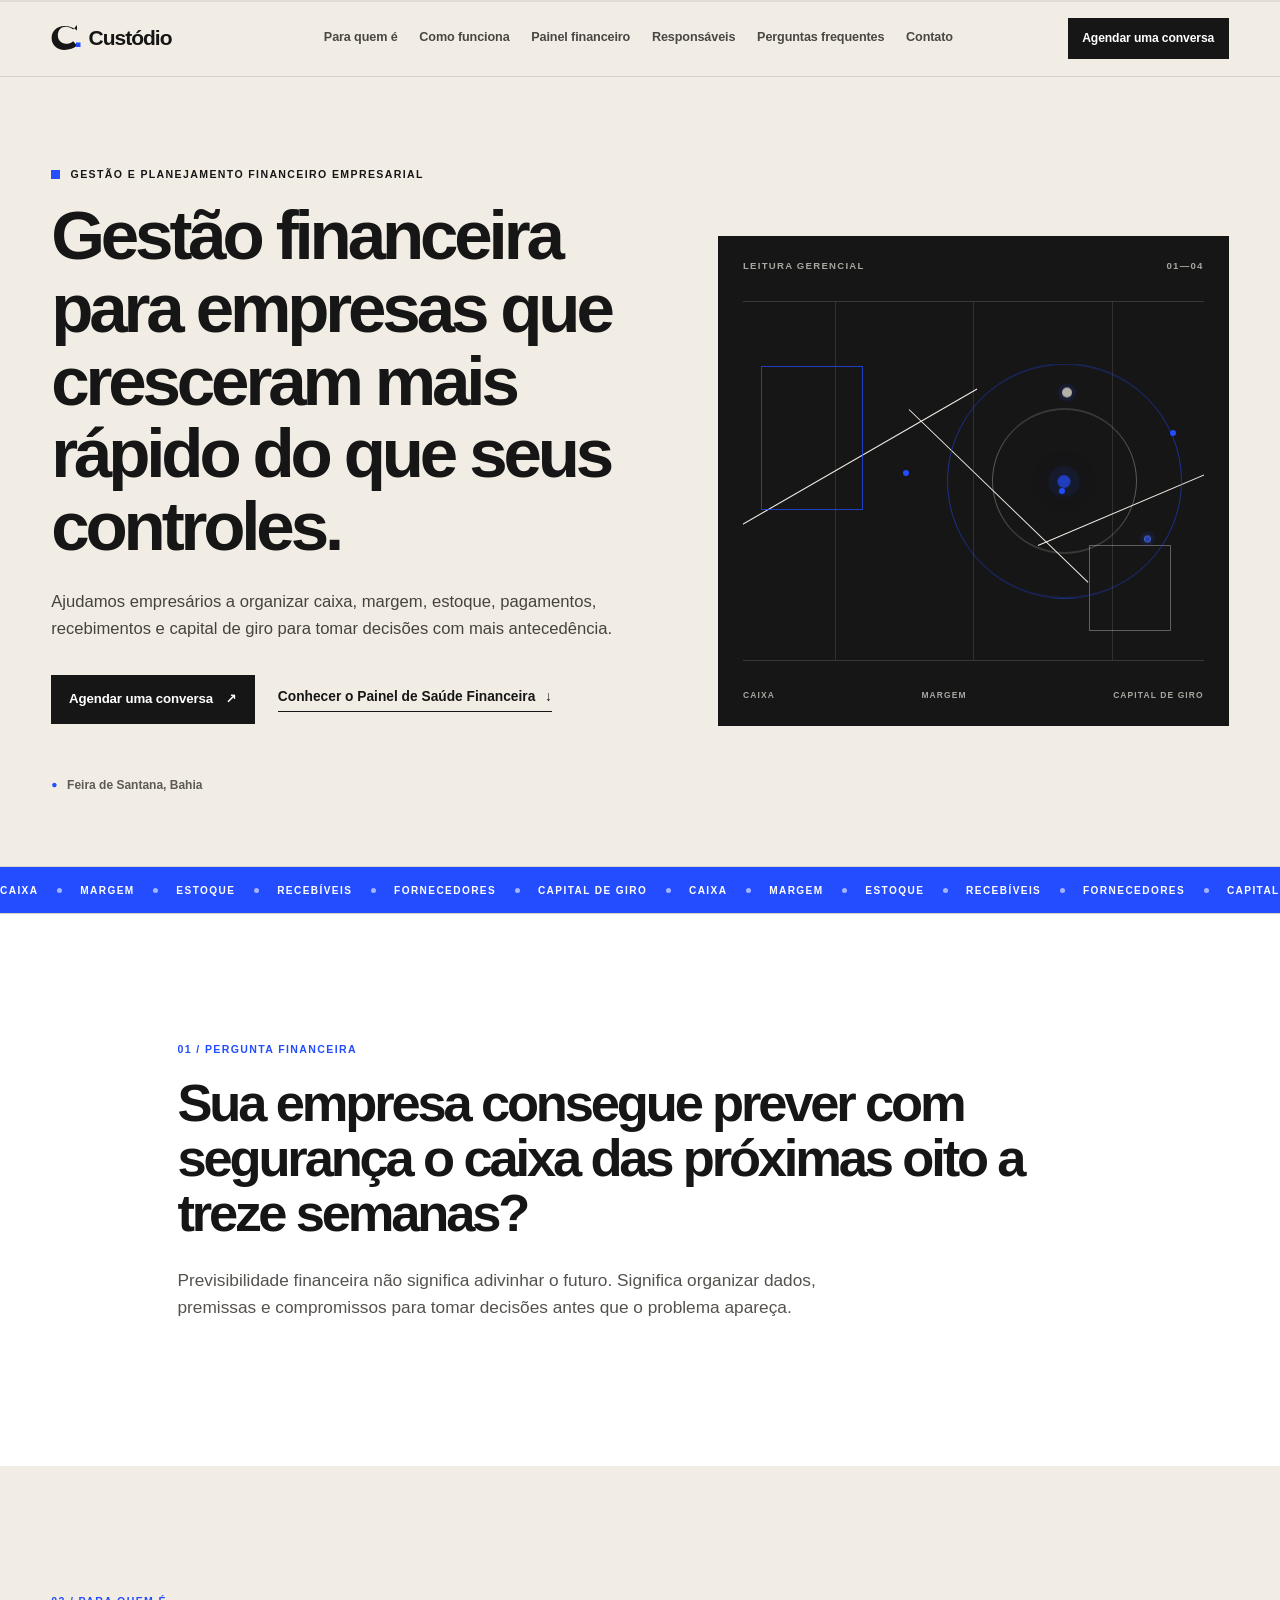
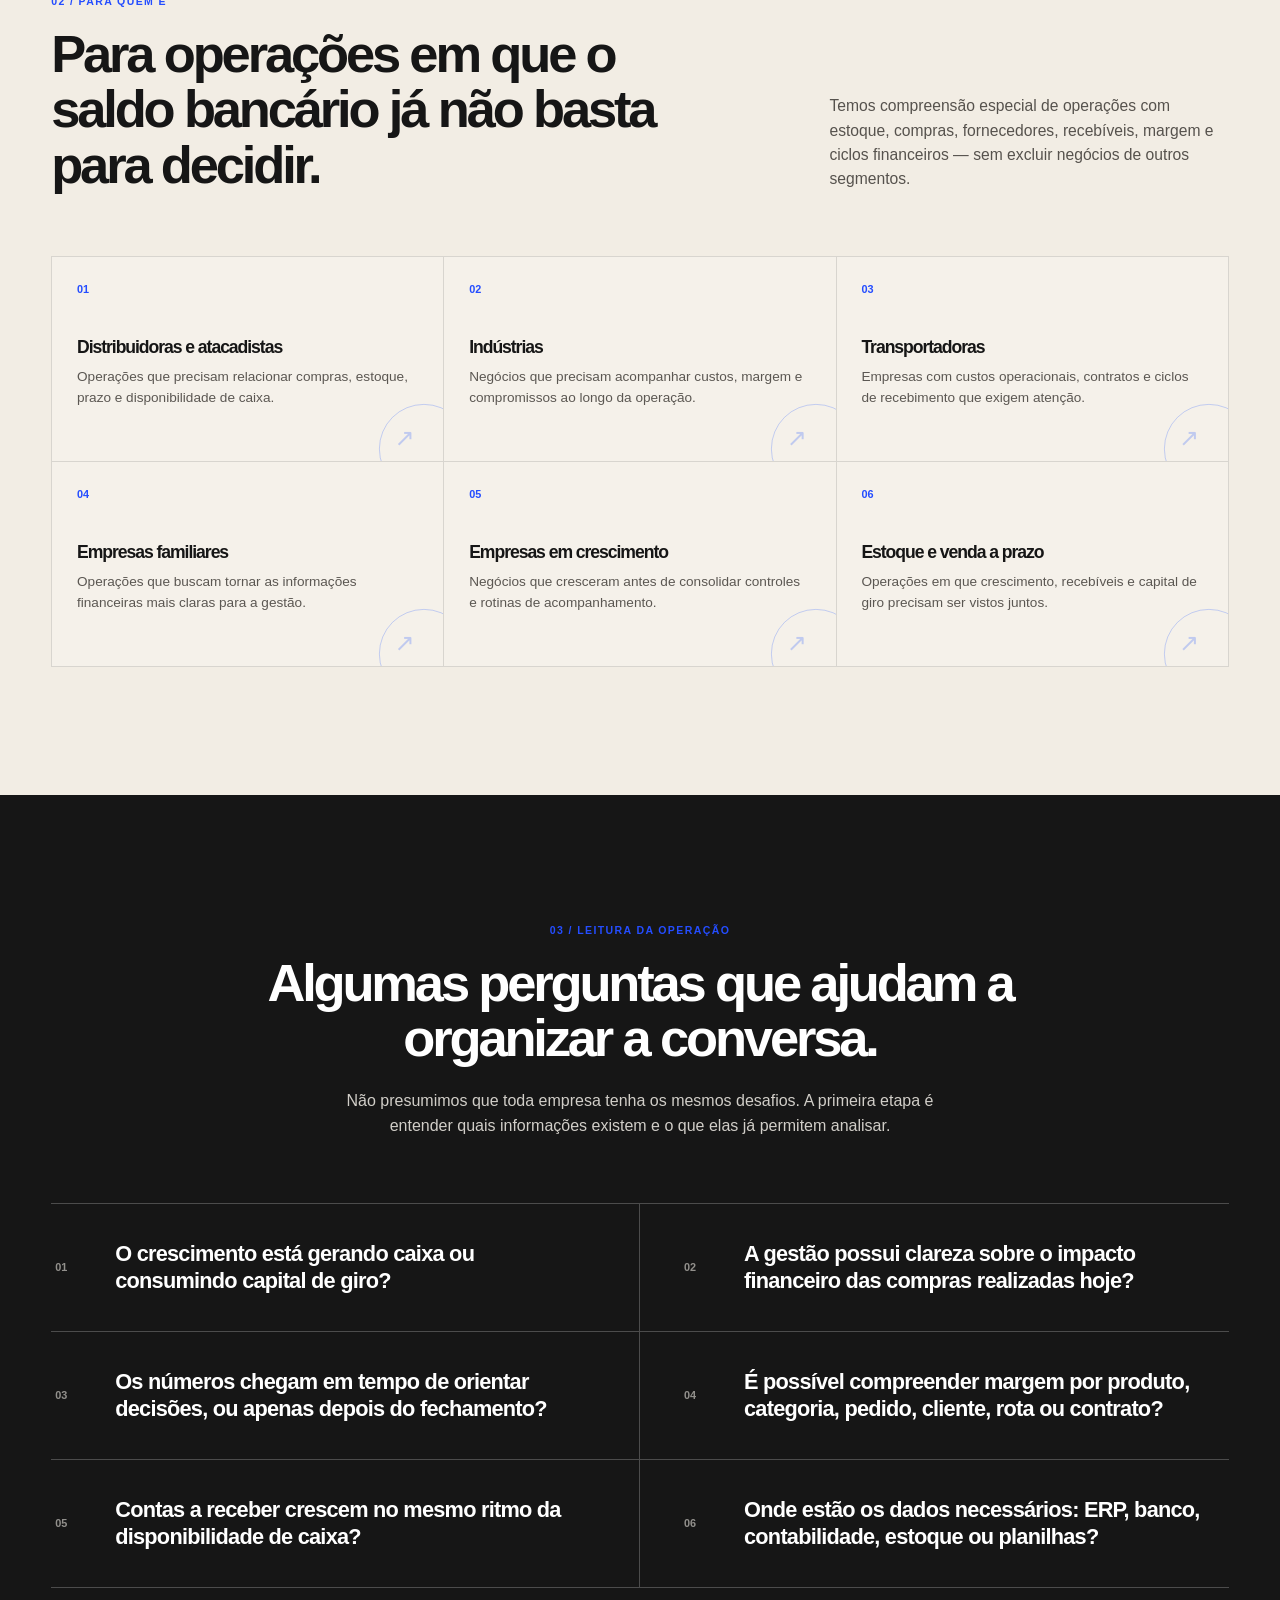
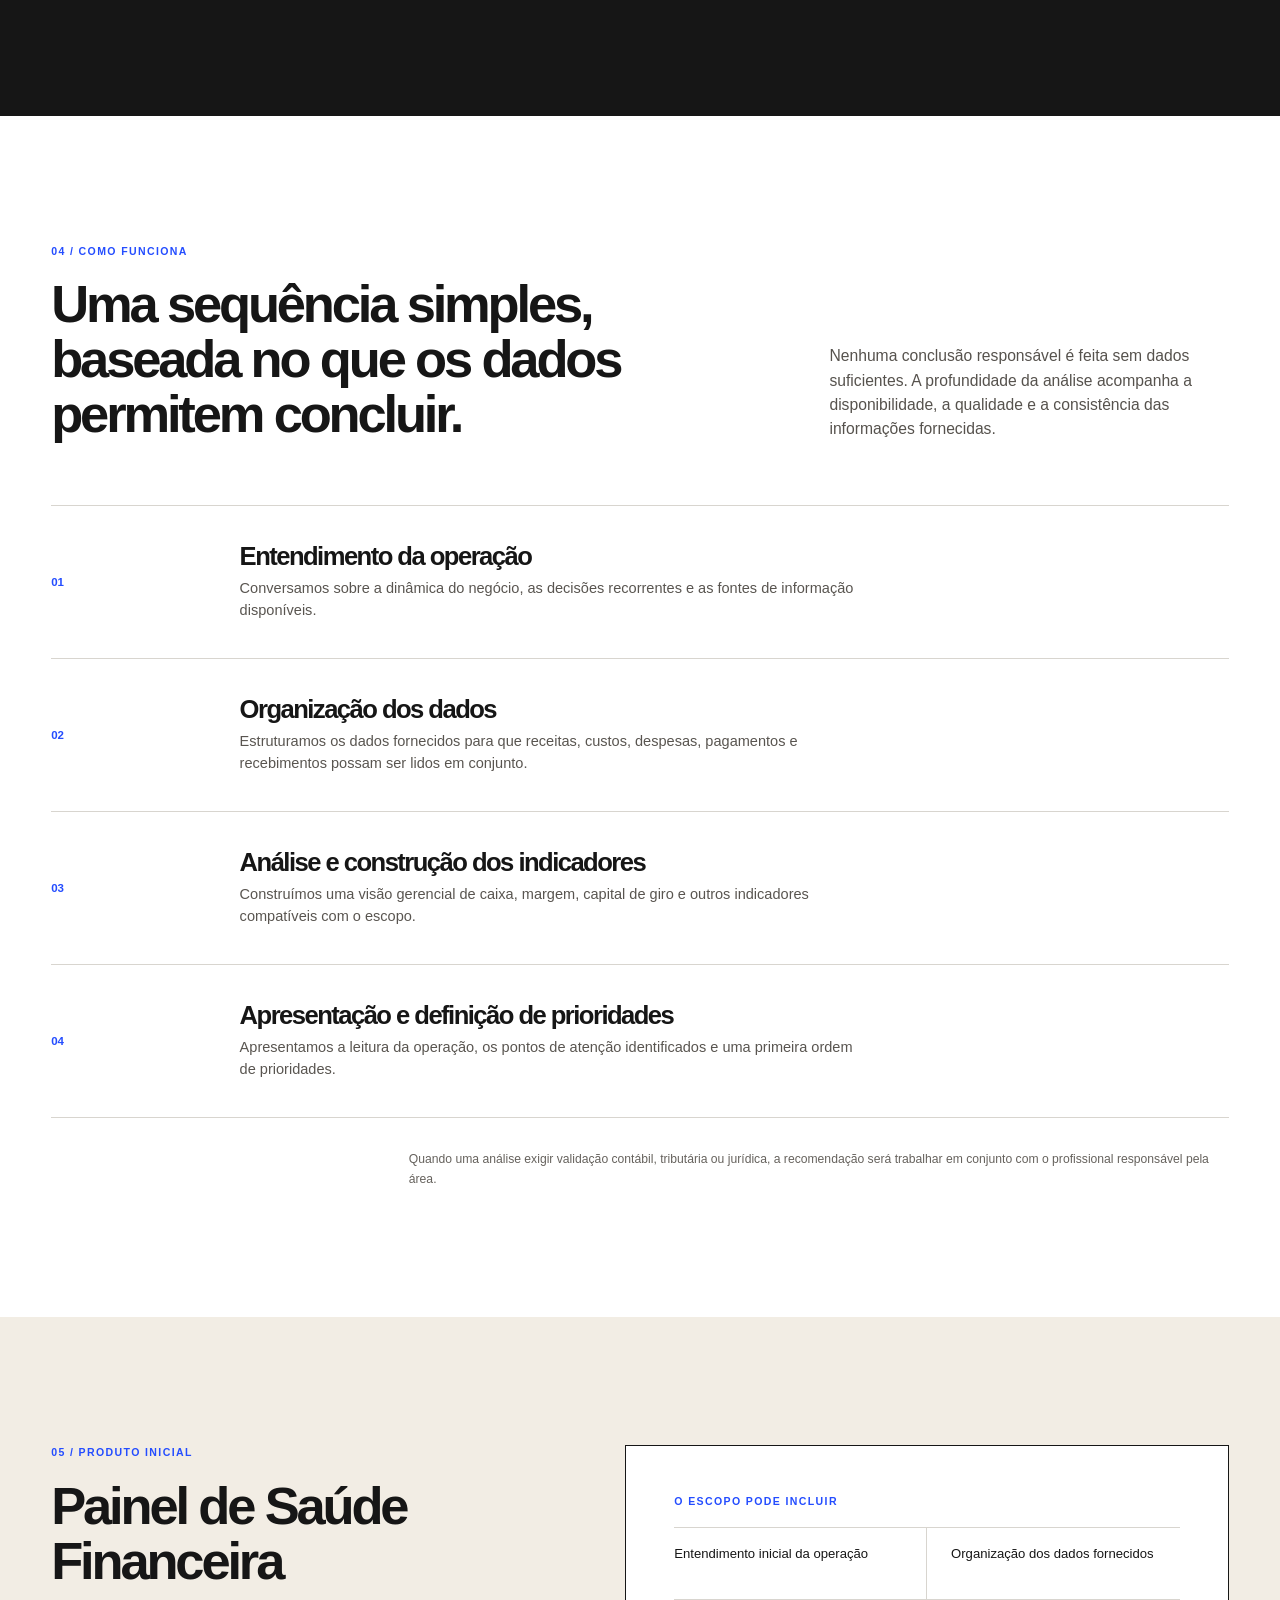
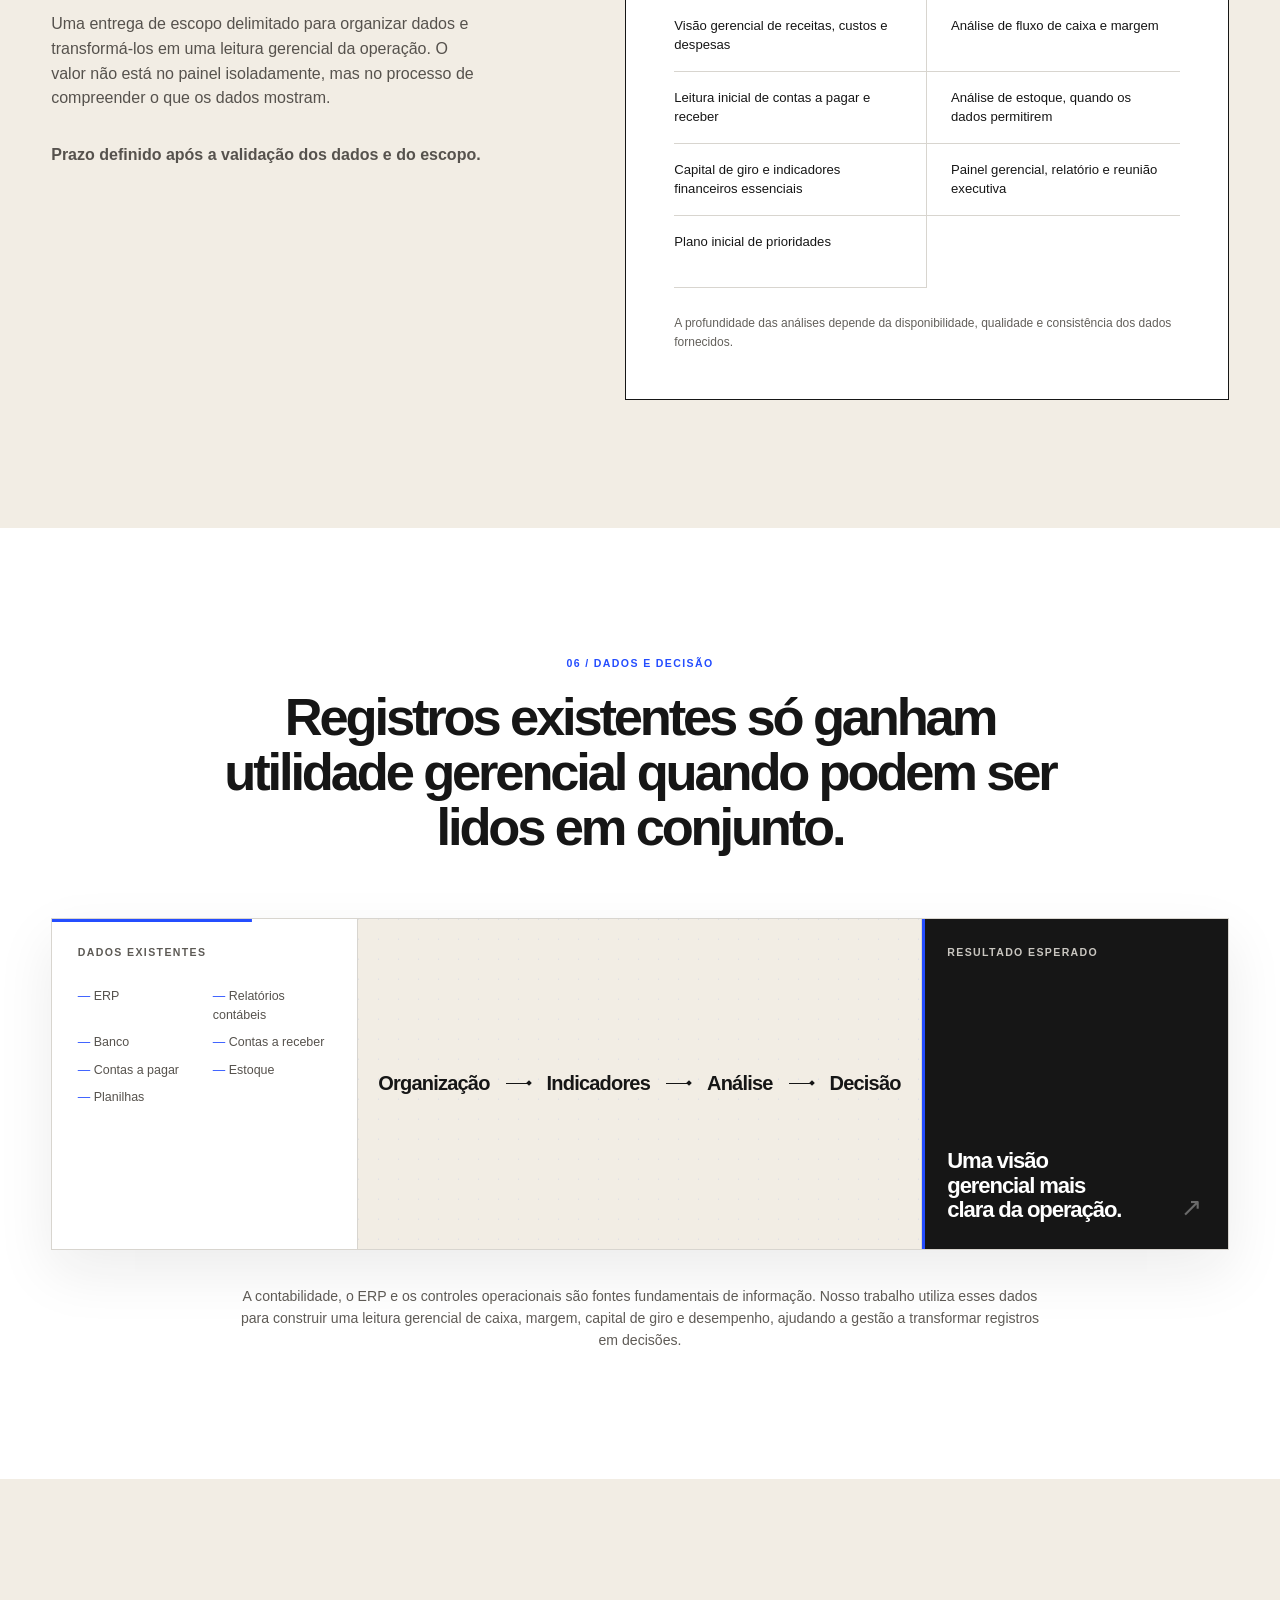
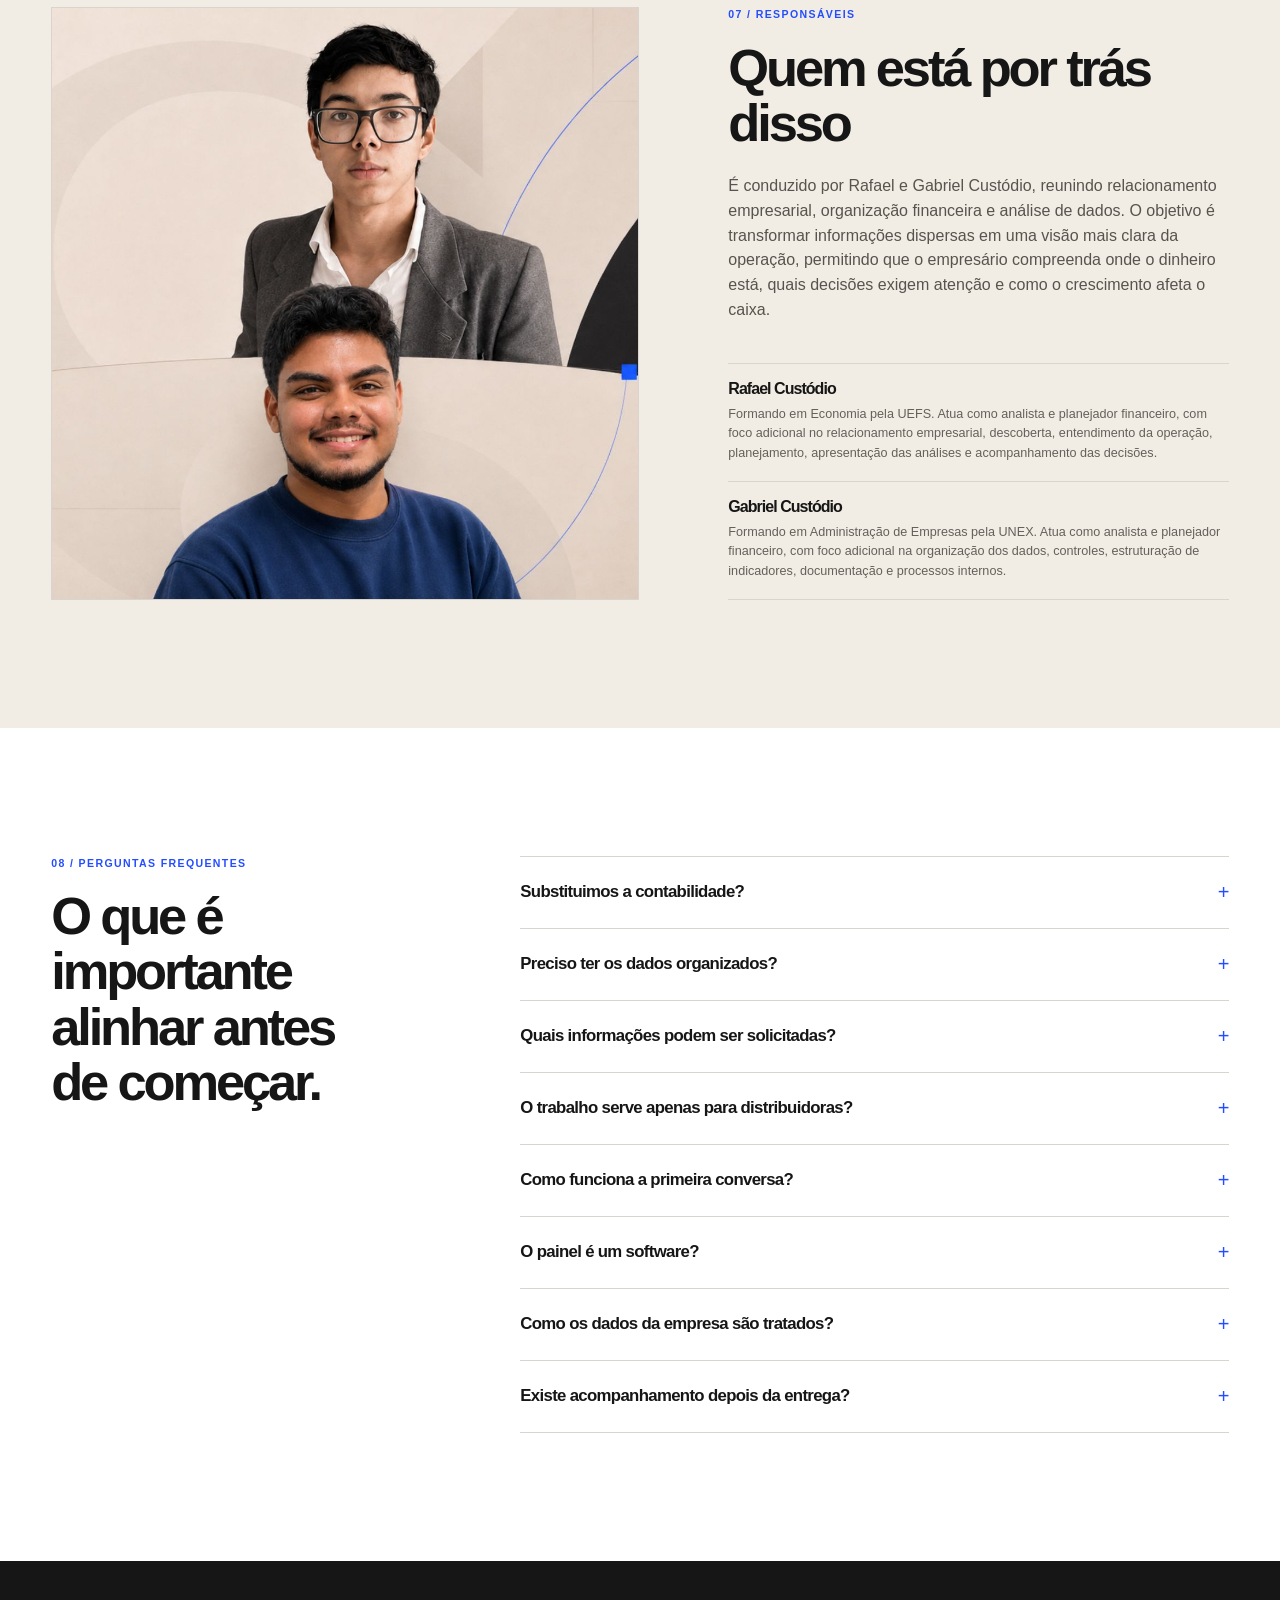
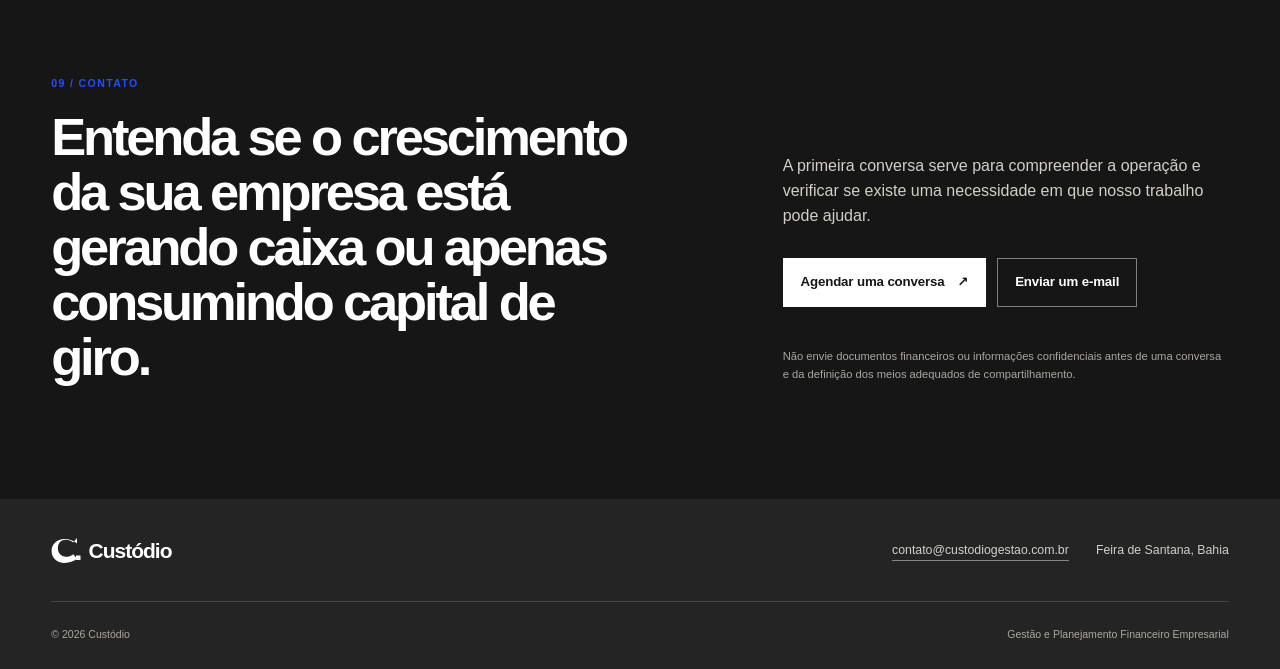
==== commit ab5a5065: "Update index.html" ====
--- a/index.html
+++ b/index.html
@@ -205,7 +205,7 @@
       <section class="section people-section" id="responsaveis" aria-labelledby="responsaveis-title">
         <div class="container people-layout">
           <div class="people-image-wrap">
-            <img src="assets/foto-rafael-gabriel-placeholder.png" width="1200" height="680" loading="lazy" alt="Placeholder: adicionar fotografia profissional de Rafael e Gabriel" />
+            <img src="assets/wallpaper.png" width="1200" height="680" loading="lazy" alt="Placeholder: adicionar fotografia profissional de Rafael e Gabriel" />
           </div>
           <div class="people-copy">
             <p class="section-index">07 / RESPONSÁVEIS</p>
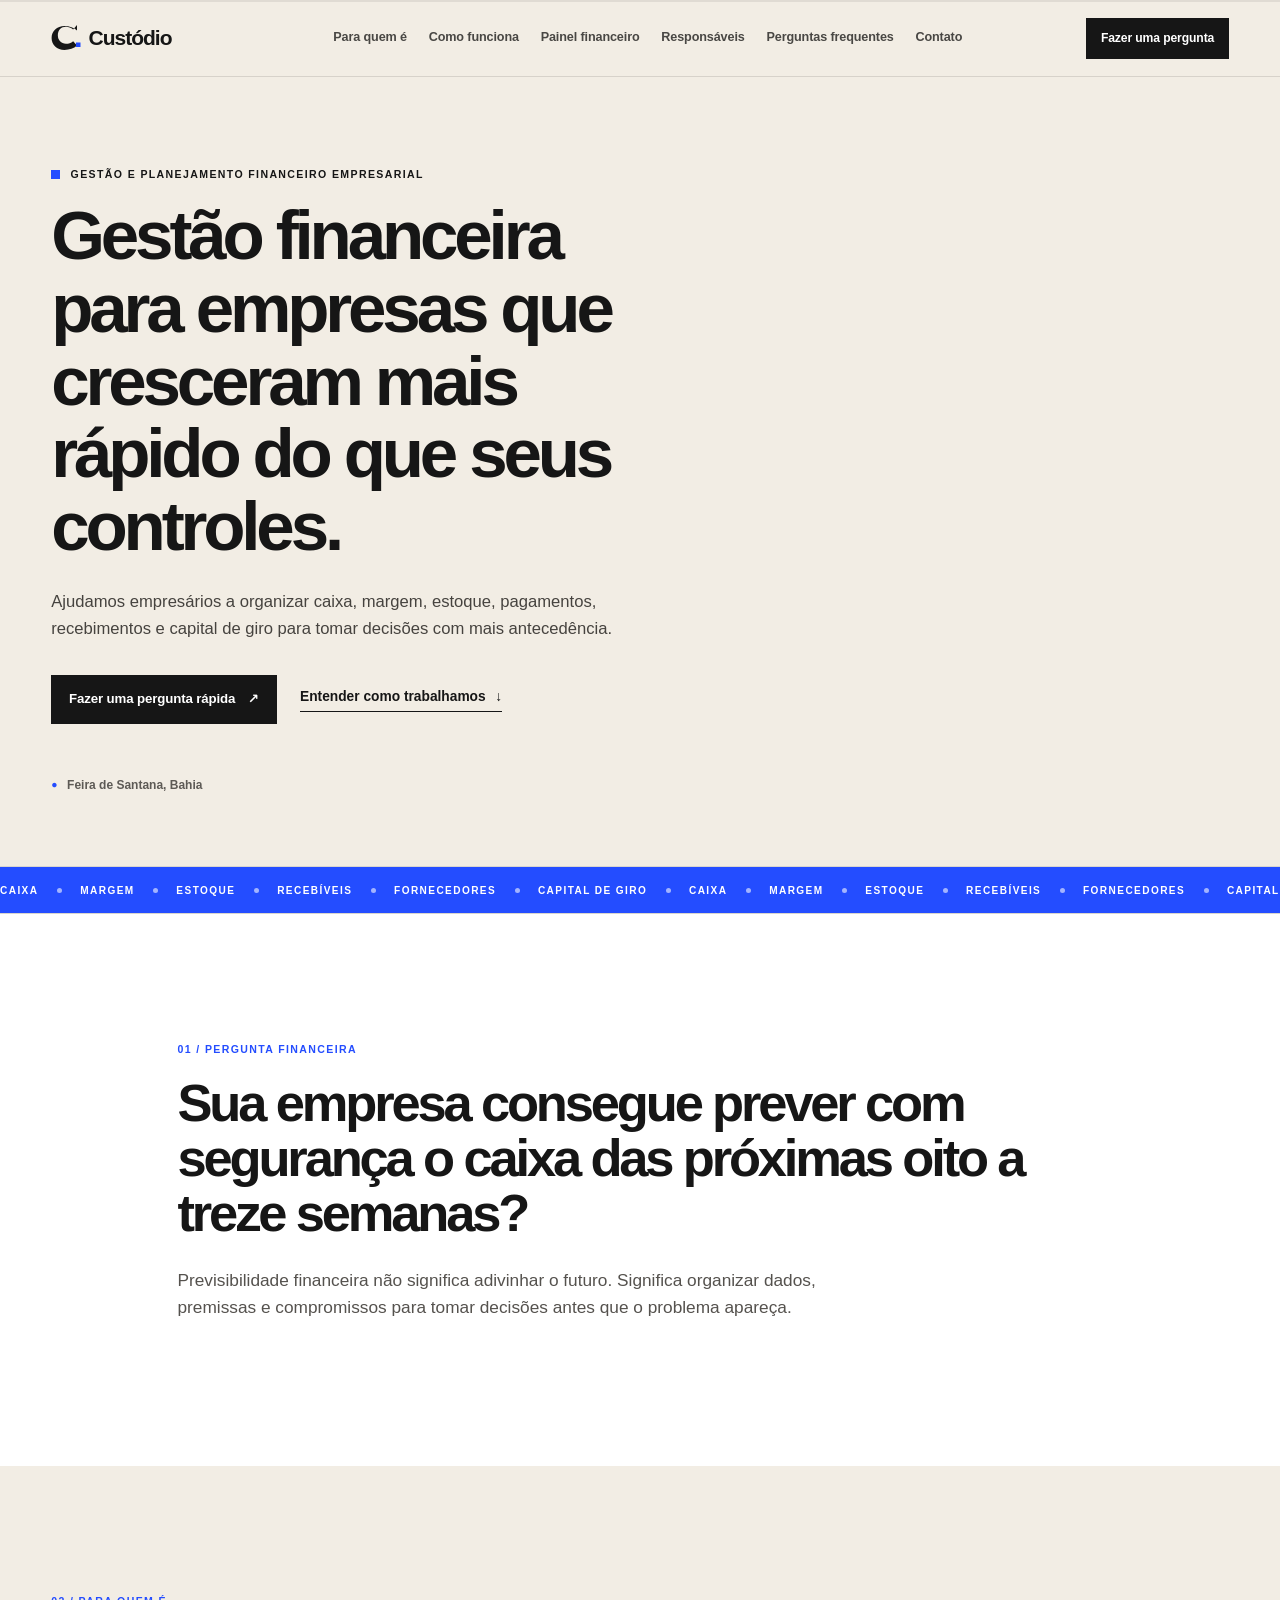
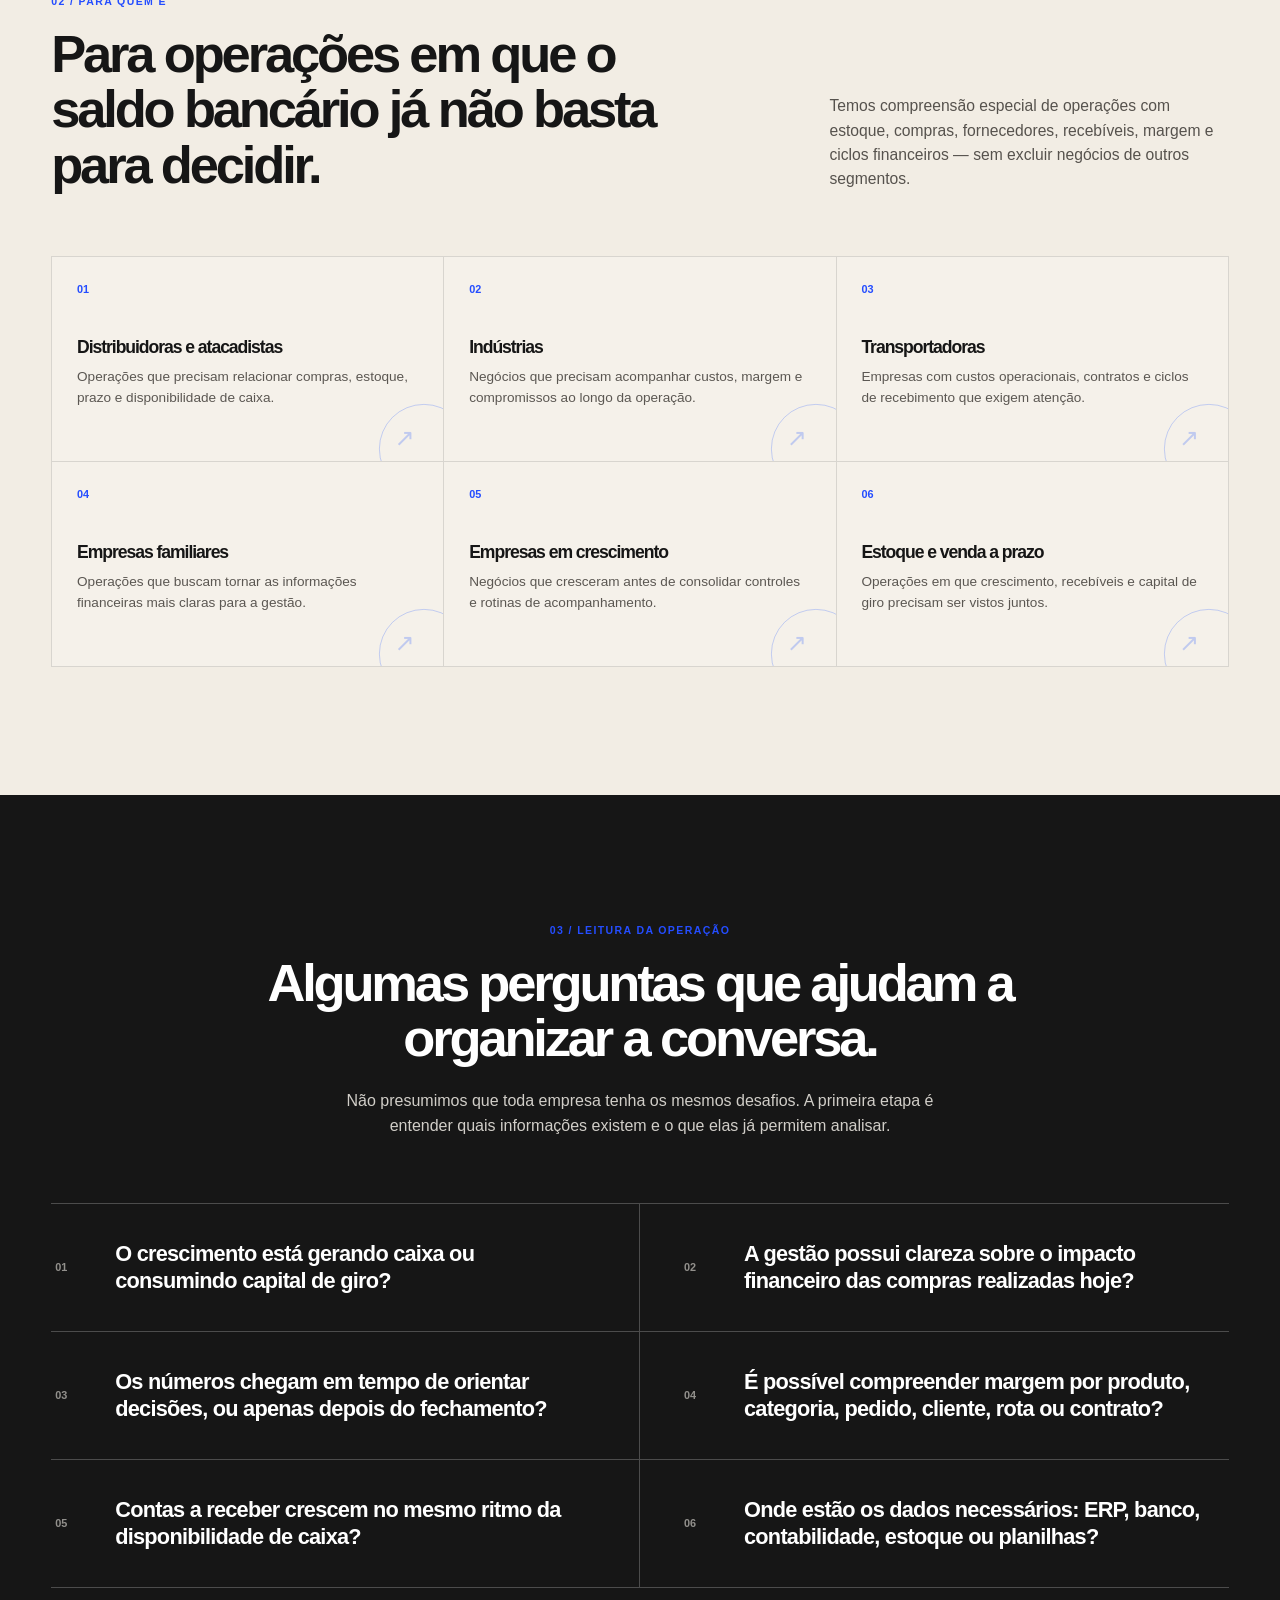
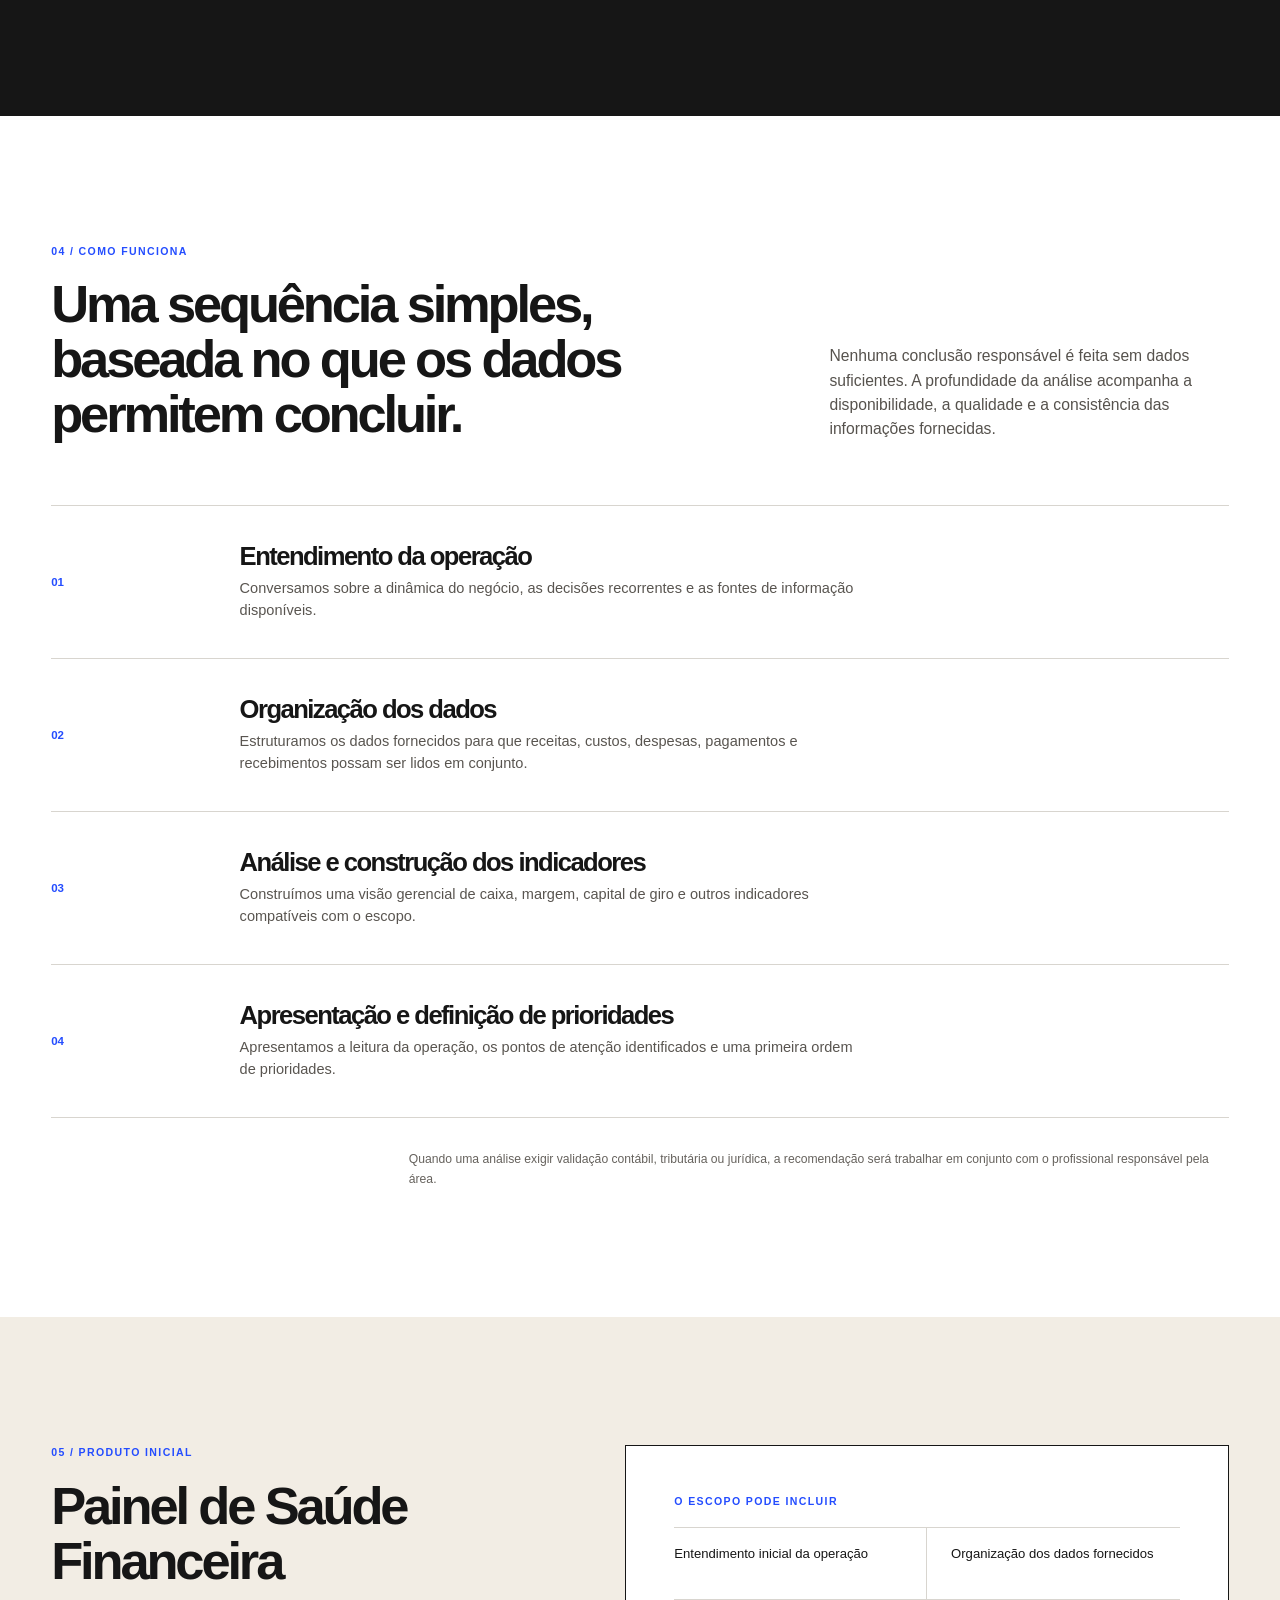
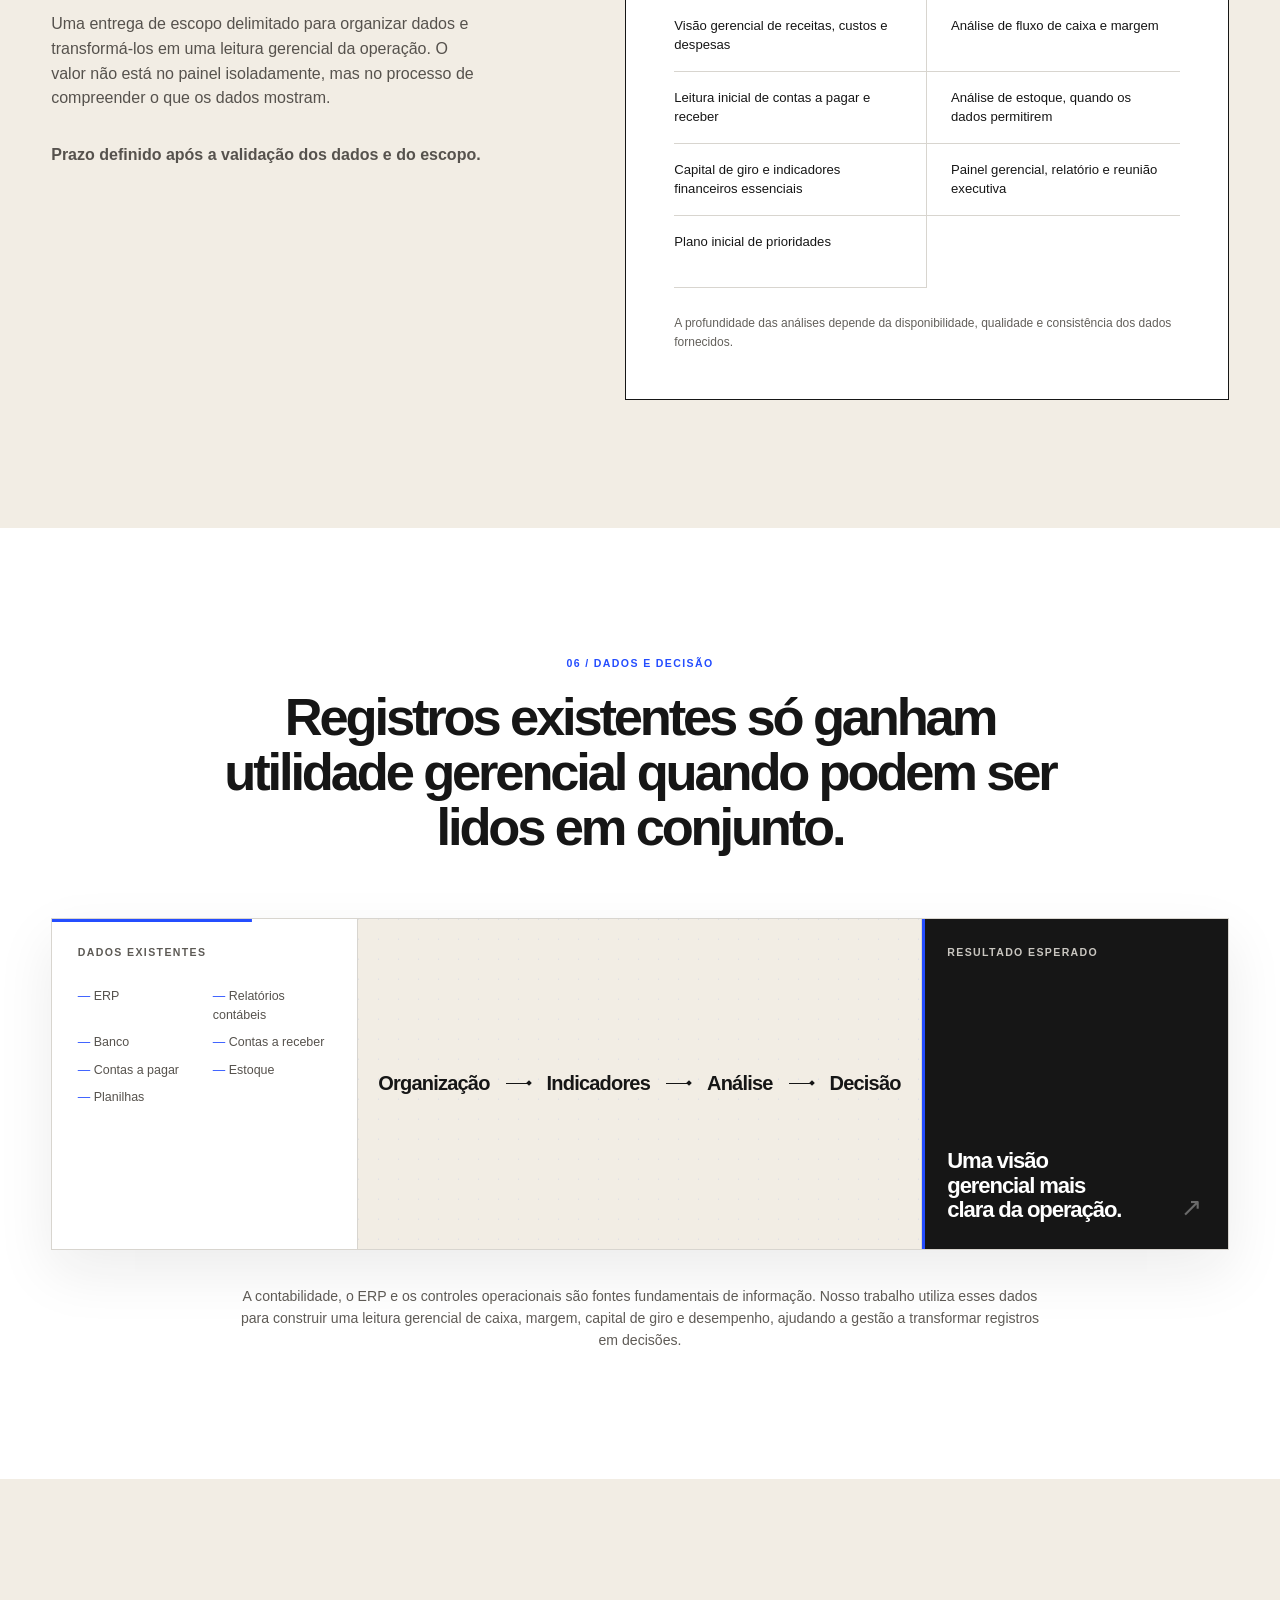
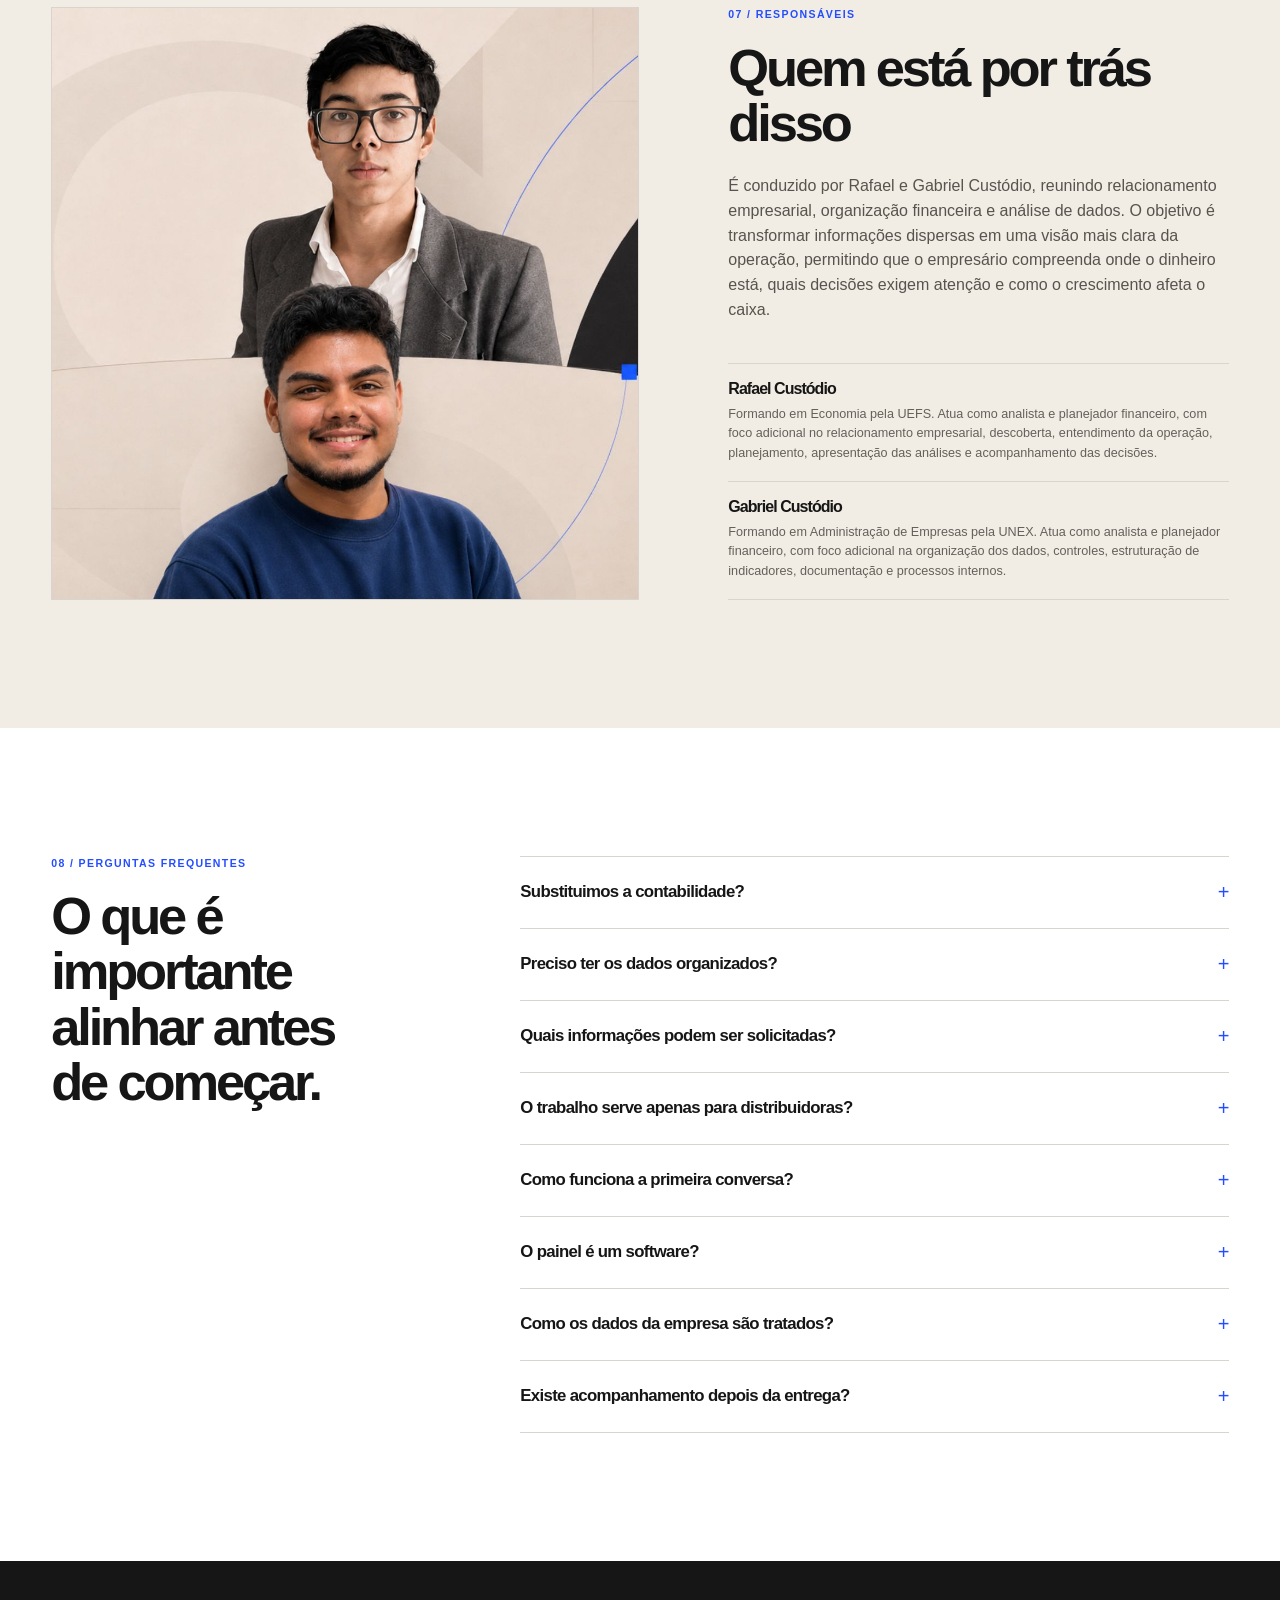
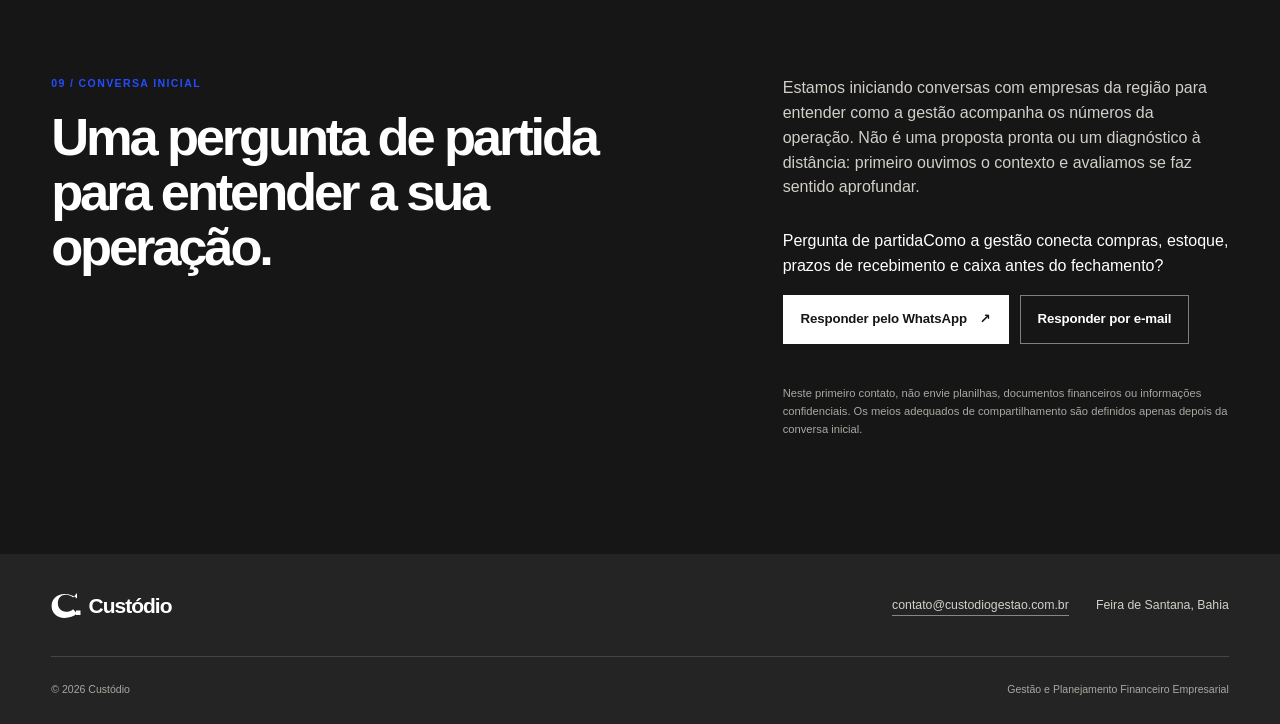
==== commit 606bae7a: "Update index.html" ====
--- a/index.html
+++ b/index.html
@@ -58,7 +58,7 @@
           <a href="#perguntas">Perguntas frequentes</a>
           <a href="#contato">Contato</a>
         </nav>
-        <a class="button button-small button-dark header-cta" data-conversation-link hidden>Agendar uma conversa</a>
+        <a class="button button-small button-dark header-cta" data-conversation-link hidden>Fazer uma pergunta</a>
       </div>
     </header>
 
@@ -70,20 +70,10 @@
             <h1 id="hero-title">Gestão financeira para empresas que cresceram mais rápido do que seus controles.</h1>
             <p class="hero-intro">Ajudamos empresários a organizar caixa, margem, estoque, pagamentos, recebimentos e capital de giro para tomar decisões com mais antecedência.</p>
             <div class="hero-actions">
-              <a class="button button-dark" data-conversation-link hidden>Agendar uma conversa <span aria-hidden="true">↗</span></a>
-              <a class="text-link" href="#painel-financeiro">Conhecer o Painel de Saúde Financeira <span aria-hidden="true">↓</span></a>
+              <a class="button button-dark" data-conversation-link hidden>Fazer uma pergunta rápida <span aria-hidden="true">↗</span></a>
+              <a class="text-link" href="#como-funciona">Entender como trabalhamos <span aria-hidden="true">↓</span></a>
             </div>
             <p class="hero-location"><span aria-hidden="true">●</span> Feira de Santana, Bahia</p>
-          </div>
-          <div class="hero-visual" aria-hidden="true">
-            <div class="visual-topline"><span>LEITURA GERENCIAL</span><span>01—04</span></div>
-            <div class="visual-grid">
-              <div class="grid-line grid-line-a"></div><div class="grid-line grid-line-b"></div><div class="grid-line grid-line-c"></div>
-              <div class="flow flow-a"></div><div class="flow flow-b"></div><div class="flow flow-c"></div>
-              <div class="point point-a"></div><div class="point point-b"></div><div class="point point-c"></div>
-              <div class="signal signal-a"></div><div class="signal signal-b"></div>
-            </div>
-            <div class="visual-bottom"><span>CAIXA</span><span>MARGEM</span><span>CAPITAL DE GIRO</span></div>
           </div>
         </div>
       </section>
@@ -238,17 +228,18 @@
       <section class="contact-section" id="contato" aria-labelledby="contato-title">
         <div class="container contact-layout">
           <div>
-            <p class="section-index light-index">09 / CONTATO</p>
-            <h2 id="contato-title">Entenda se o crescimento da sua empresa está gerando caixa ou apenas consumindo capital de giro.</h2>
+            <p class="section-index light-index">09 / CONVERSA INICIAL</p>
+            <h2 id="contato-title">Uma pergunta de partida para entender a sua operação.</h2>
           </div>
           <div class="contact-copy">
-            <p>A primeira conversa serve para compreender a operação e verificar se existe uma necessidade em que nosso trabalho pode ajudar.</p>
+            <p>Estamos iniciando conversas com empresas da região para entender como a gestão acompanha os números da operação. Não é uma proposta pronta ou um diagnóstico à distância: primeiro ouvimos o contexto e avaliamos se faz sentido aprofundar.</p>
+            <p class="contact-question"><span>Pergunta de partida</span>Como a gestão conecta compras, estoque, prazos de recebimento e caixa antes do fechamento?</p>
             <div class="contact-actions">
-              <a class="button button-light" data-conversation-link hidden>Agendar uma conversa <span aria-hidden="true">↗</span></a>
-              <a class="button button-outline-light" href="mailto:contato@custodiogestao.com.br?subject=Quero%20conversar%20com%20Cust%C3%B3dio" data-contact-email>Enviar um e-mail</a>
-              <a class="button button-outline-light" href="#" data-scheduling-link hidden>Agendar online</a>
-            </div>
-            <p class="privacy-note">Não envie documentos financeiros ou informações confidenciais antes de uma conversa e da definição dos meios adequados de compartilhamento.</p>
+              <a class="button button-light" data-conversation-link hidden>Responder pelo WhatsApp <span aria-hidden="true">↗</span></a>
+              <a class="button button-outline-light" href="mailto:contato@custodiogestao.com.br?subject=Quero%20responder%20%C3%A0%20pergunta%20da%20Cust%C3%B3dio" data-contact-email>Responder por e-mail</a>
+              <a class="button button-outline-light" href="#" data-scheduling-link hidden>Escolher um horário</a>
+            </div>
+            <p class="privacy-note">Neste primeiro contato, não envie planilhas, documentos financeiros ou informações confidenciais. Os meios adequados de compartilhamento são definidos apenas depois da conversa inicial.</p>
           </div>
         </div>
       </section>
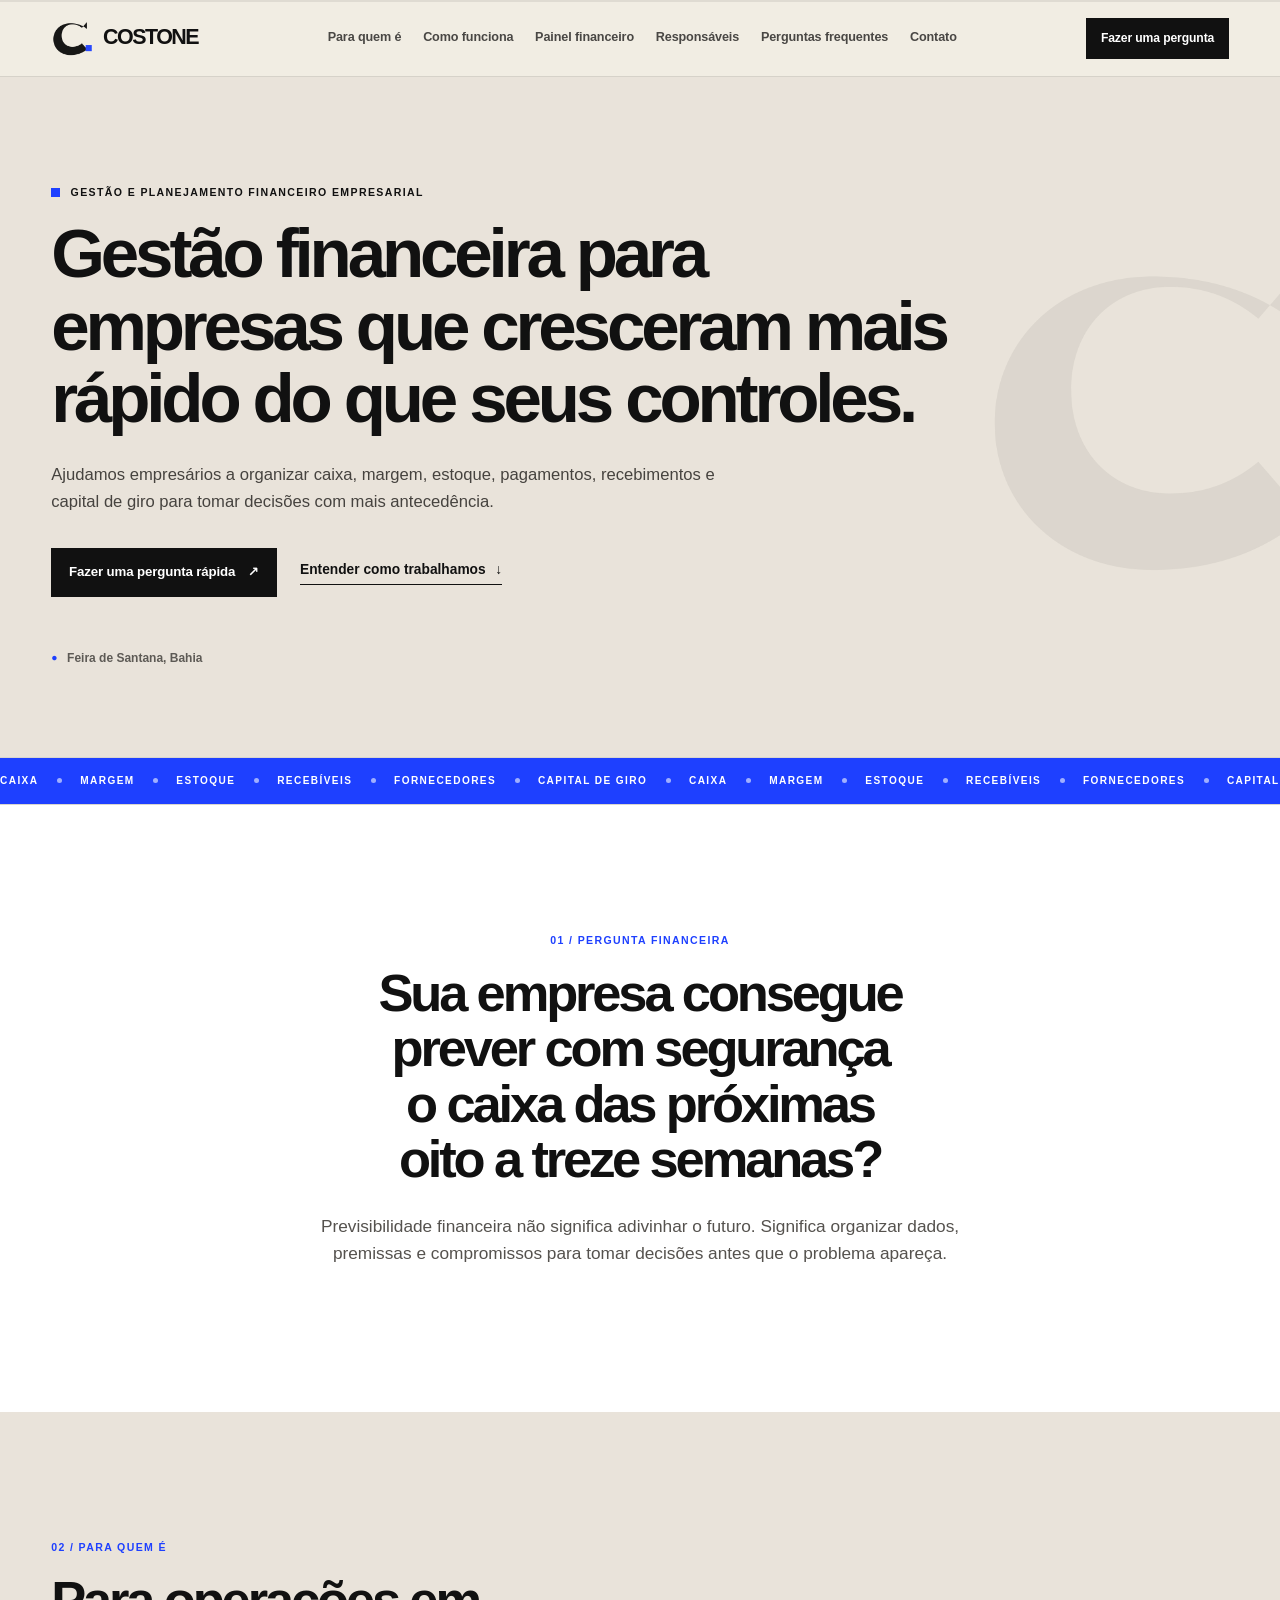
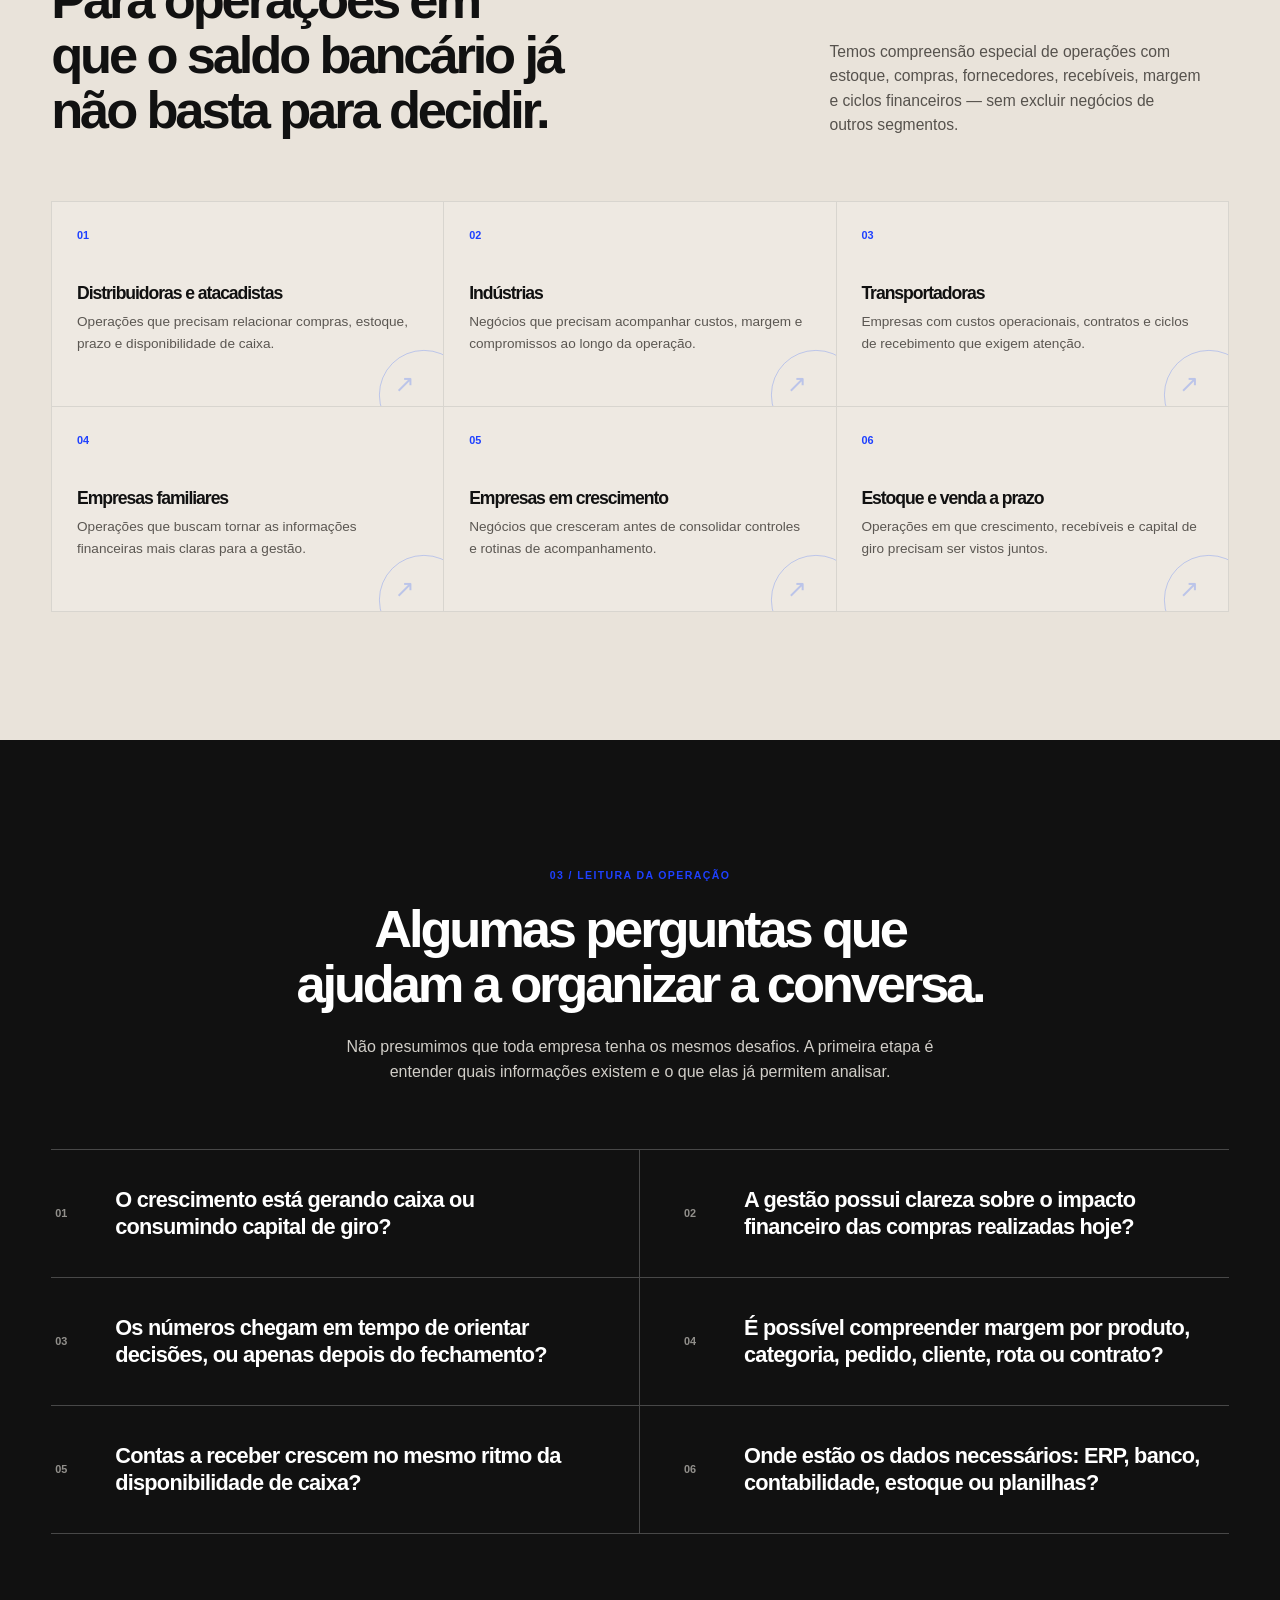
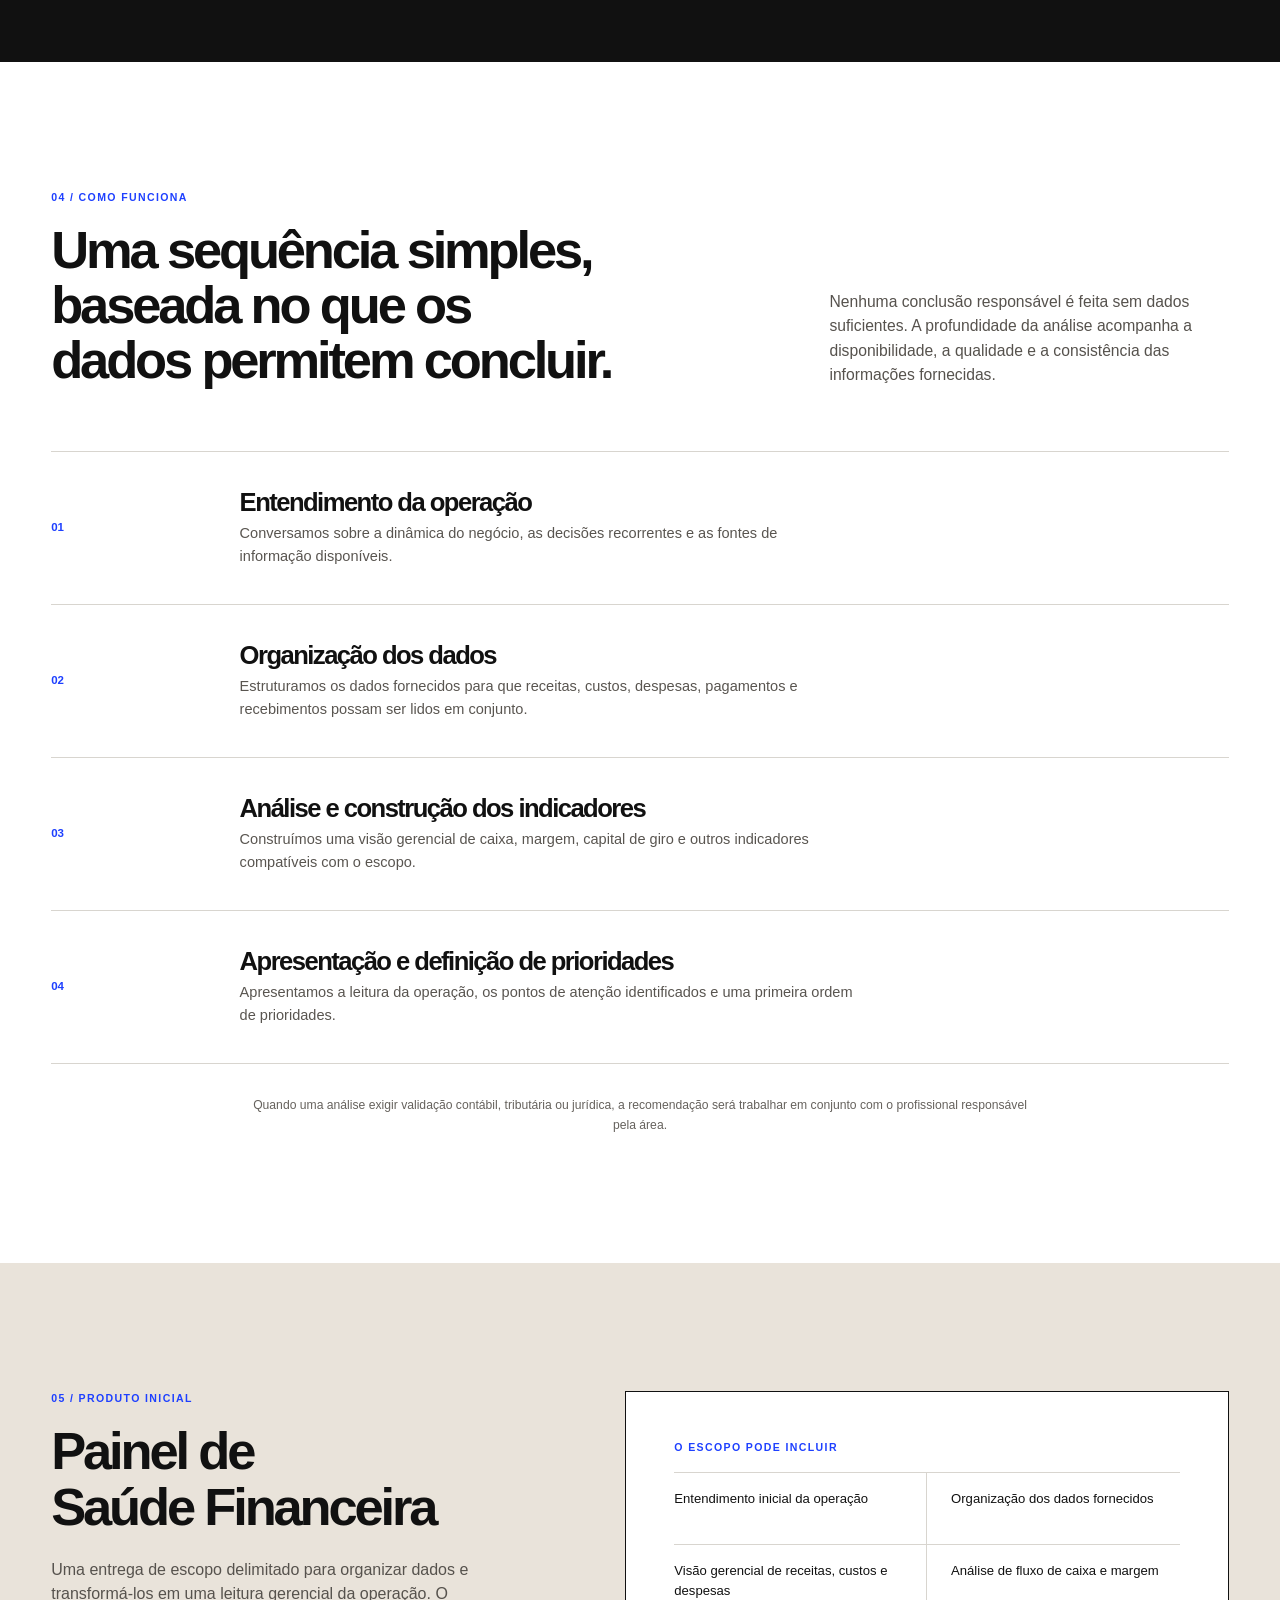
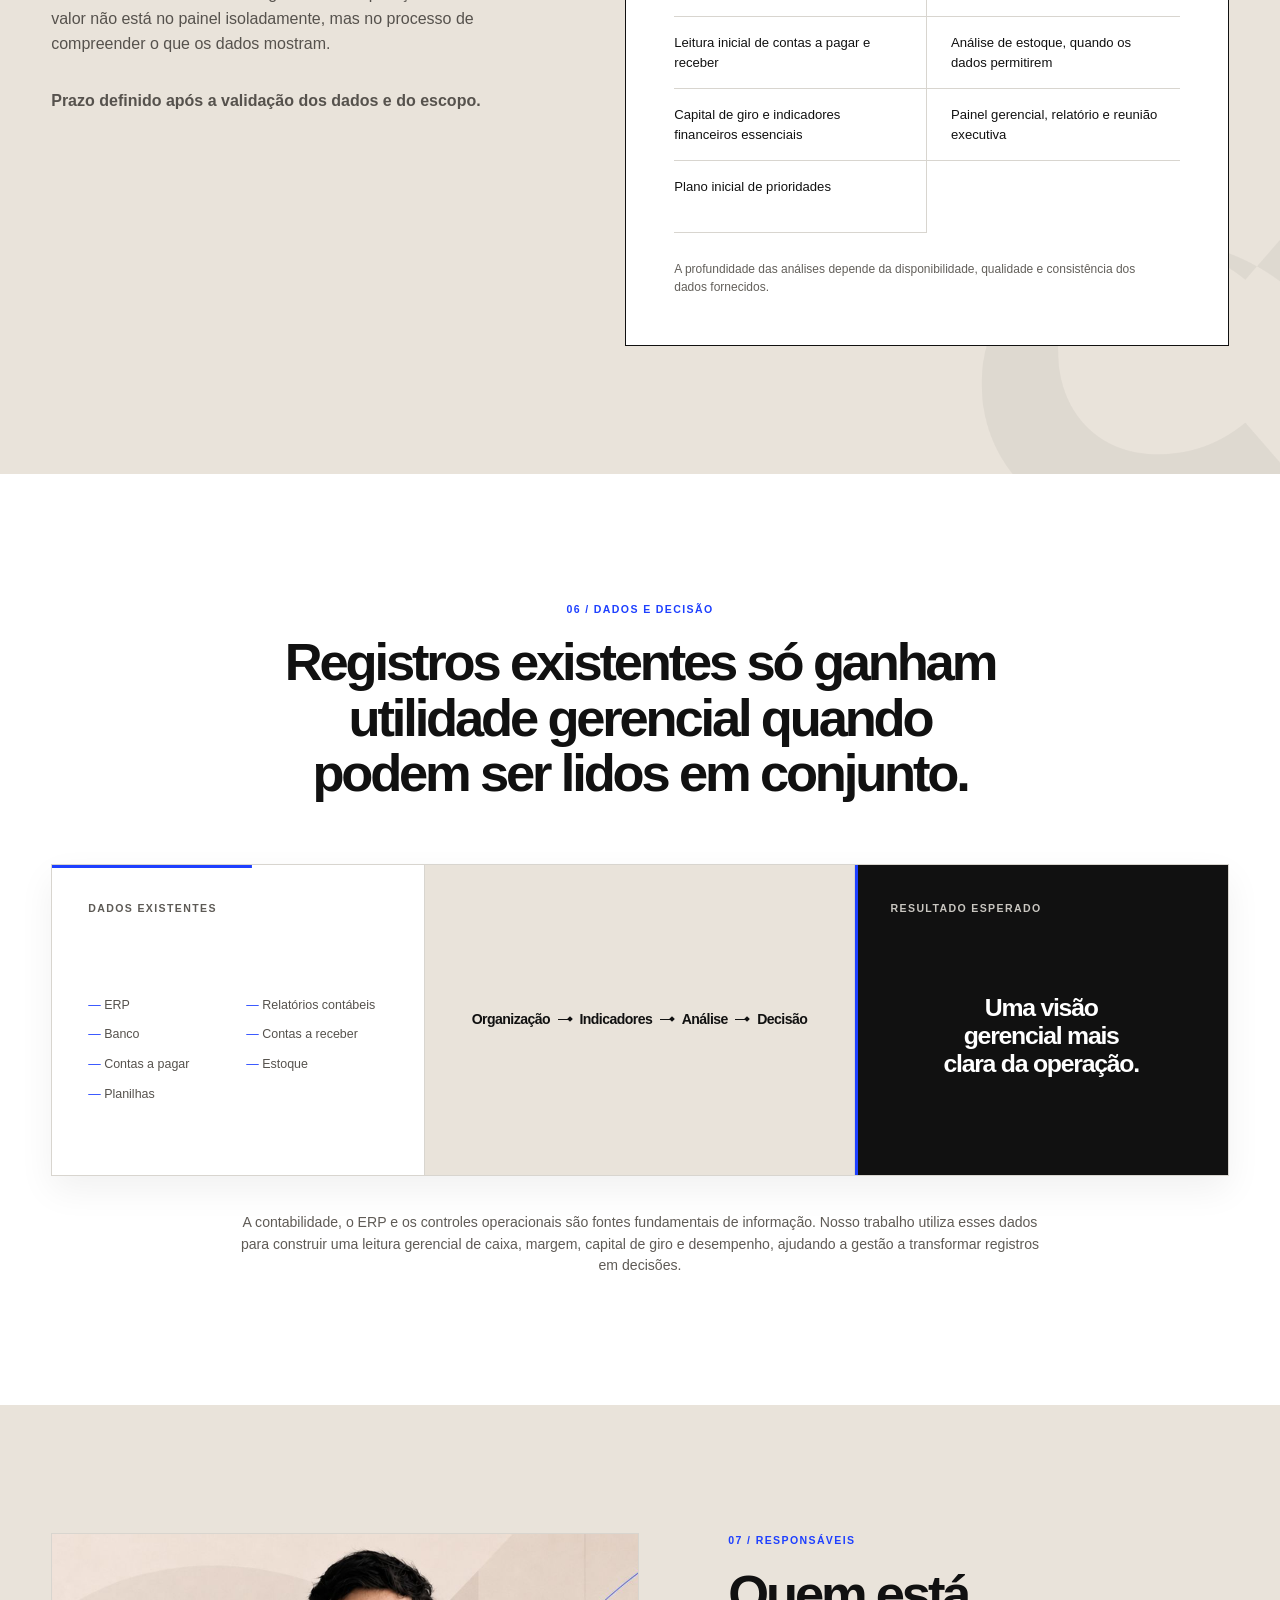
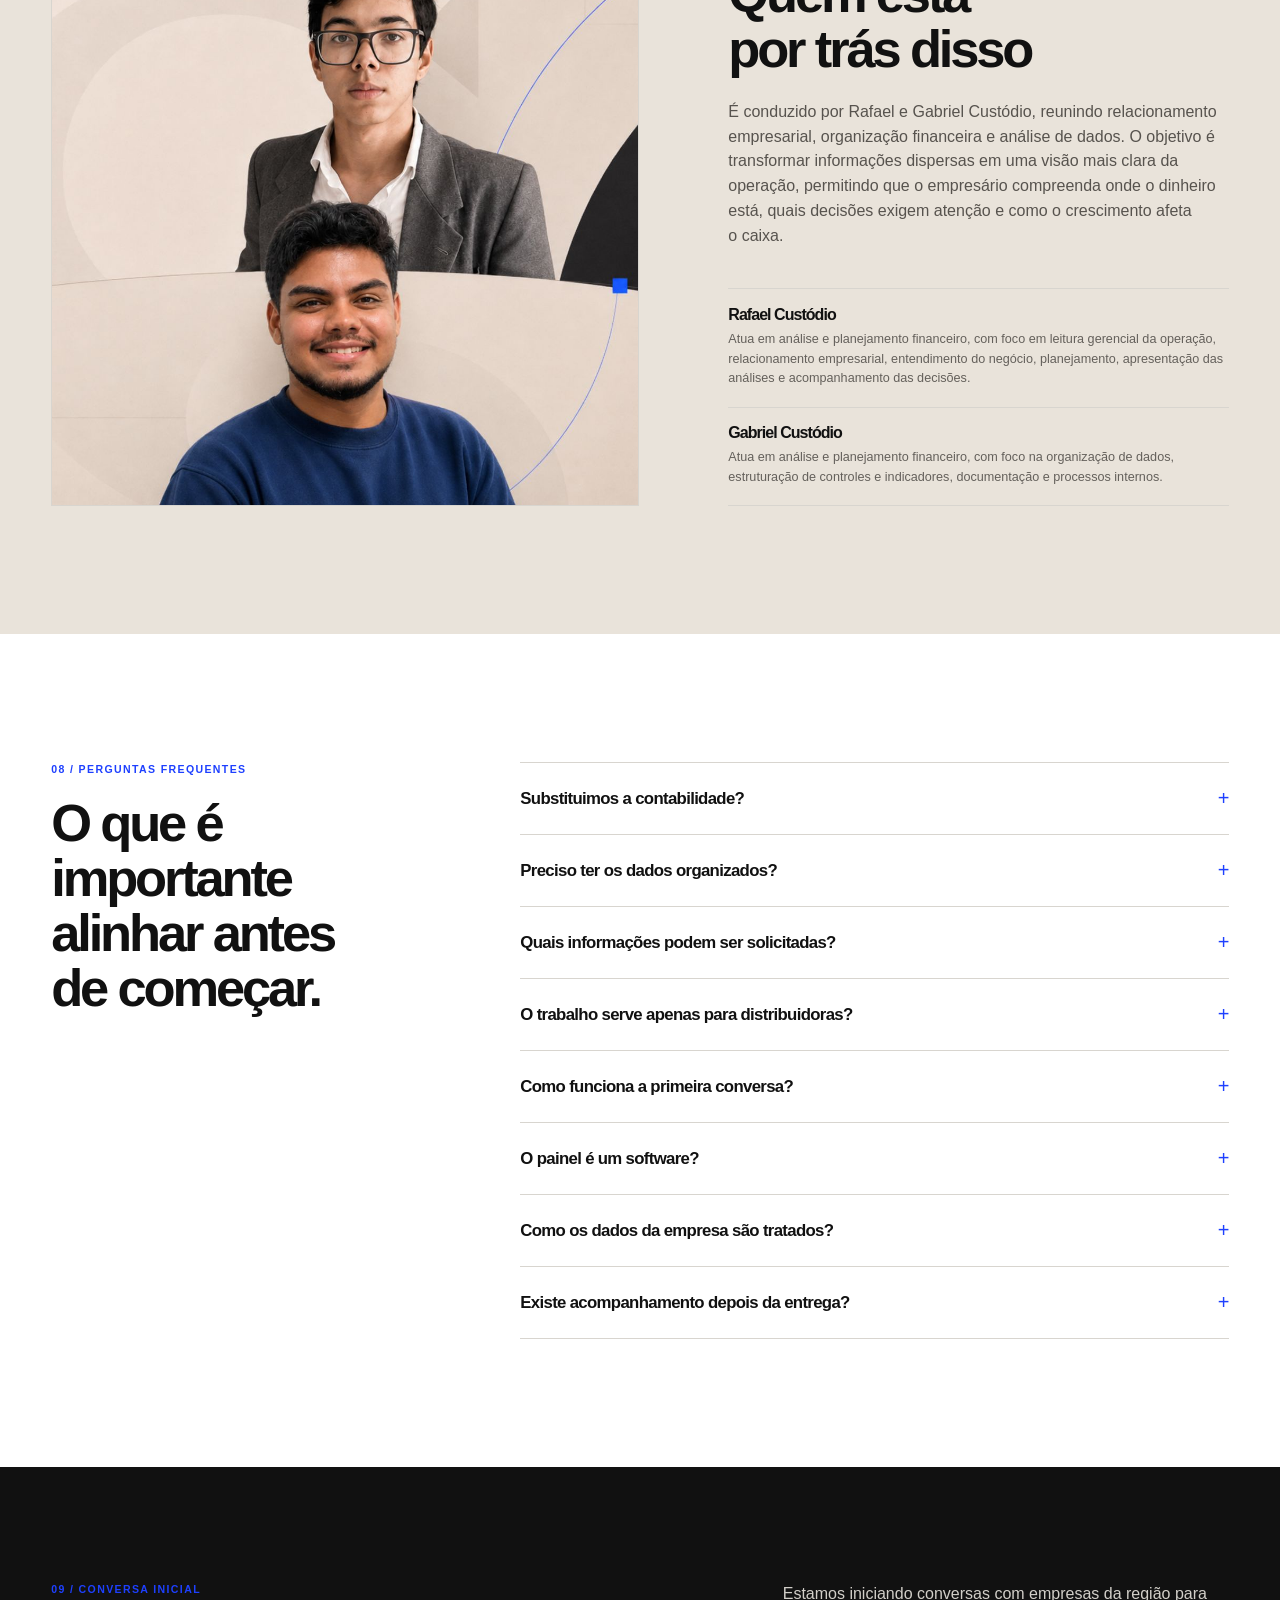
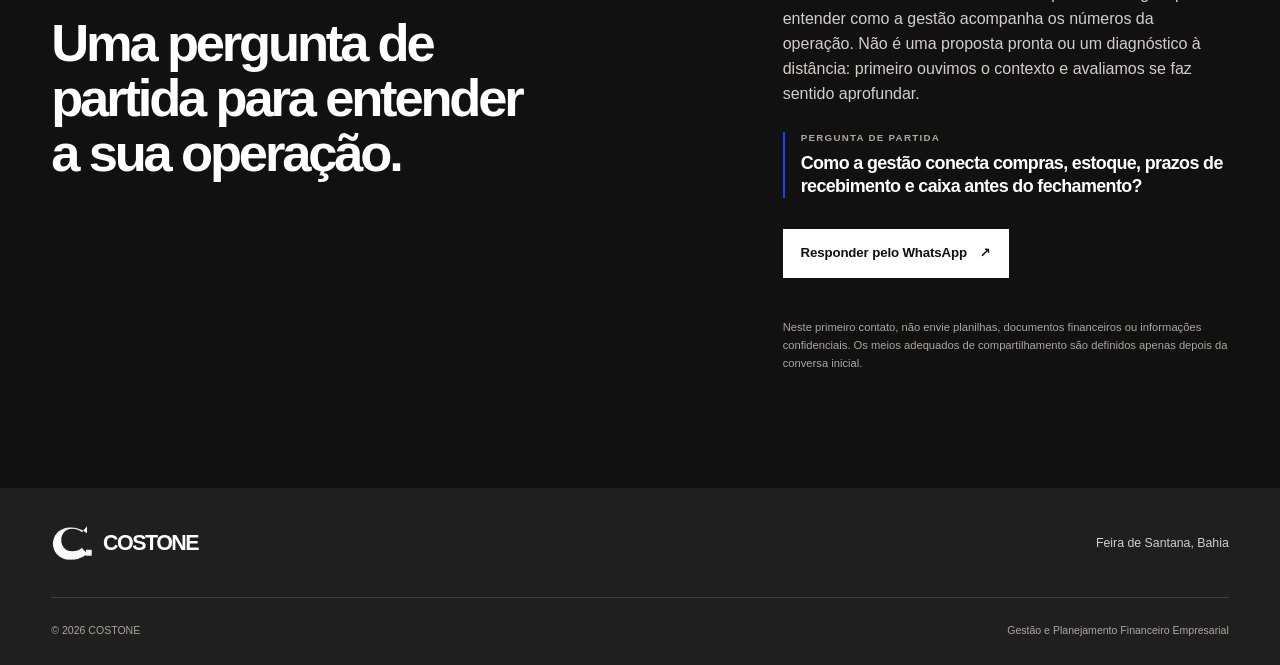
==== commit eef23099: "Add files via upload" ====
--- a/index.html
+++ b/index.html
@@ -4,22 +4,22 @@
     <meta charset="utf-8" />
     <meta name="viewport" content="width=device-width, initial-scale=1" />
     <meta name="description" content="Gestão e planejamento financeiro para empresas que precisam de mais clareza sobre caixa, margem, estoque e capital de giro. Feira de Santana, Bahia." />
-    <meta name="theme-color" content="#161616" />
+    <meta name="theme-color" content="#111111" />
     <meta name="robots" content="index, follow" />
-    <title>Custódio | Gestão e Planejamento Financeiro Empresarial</title>
-    <link rel="canonical" href="https://custodiogestao.com.br/" />
-    <link rel="icon" href="assets/favicon.svg" type="image/svg+xml" />
+    <title>COSTONE | Gestão e Planejamento Financeiro Empresarial</title>
+    <link rel="canonical" href="https://custodiark.github.io/gestao/" />
+    <link rel="icon" href="arsenal/03_simbolo_isolado.png" type="image/png" />
     <meta property="og:type" content="website" />
     <meta property="og:locale" content="pt_BR" />
-    <meta property="og:title" content="Custódio | Gestão e Planejamento Financeiro Empresarial" />
+    <meta property="og:title" content="COSTONE | Gestão e Planejamento Financeiro Empresarial" />
     <meta property="og:description" content="Clareza sobre caixa, margem, estoque e capital de giro para decisões empresariais." />
-    <meta property="og:url" content="https://custodiogestao.com.br/" />
-    <meta property="og:image" content="https://custodiogestao.com.br/assets/og-image-placeholder.svg" />
-    <meta property="og:image:alt" content="Custódio — Gestão e Planejamento Financeiro Empresarial" />
+    <meta property="og:url" content="https://custodiark.github.io/gestao/" />
+    <meta property="og:image" content="https://custodiark.github.io/gestao/assets/og-image-placeholder.svg" />
+    <meta property="og:image:alt" content="COSTONE — Gestão e Planejamento Financeiro Empresarial" />
     <meta name="twitter:card" content="summary_large_image" />
-    <meta name="twitter:title" content="Custódio | Gestão e Planejamento Financeiro Empresarial" />
+    <meta name="twitter:title" content="COSTONE | Gestão e Planejamento Financeiro Empresarial" />
     <meta name="twitter:description" content="Clareza sobre caixa, margem, estoque e capital de giro para decisões empresariais." />
-    <meta name="twitter:image" content="https://custodiogestao.com.br/assets/og-image-placeholder.svg" />
+    <meta name="twitter:image" content="https://custodiark.github.io/gestao/assets/og-image-placeholder.svg" />
     <!-- Analytics pode ser adicionado aqui depois da definição da política de privacidade. -->
     <link rel="stylesheet" href="styles.css" />
     <script src="config.js" defer></script>
@@ -28,9 +28,9 @@
       {
         "@context": "https://schema.org",
         "@type": "WebPage",
-        "name": "Custódio | Gestão e Planejamento Financeiro Empresarial",
+        "name": "COSTONE | Gestão e Planejamento Financeiro Empresarial",
         "description": "Gestão e planejamento financeiro empresarial com foco em clareza sobre caixa, margem, estoque e capital de giro.",
-        "url": "https://custodiogestao.com.br/",
+        "url": "https://custodiark.github.io/gestao/",
         "inLanguage": "pt-BR",
         "about": [
           { "@type": "Person", "name": "Rafael Custódio" },
@@ -44,8 +44,11 @@
 
     <header class="site-header" data-header>
       <div class="container header-inner">
-        <a class="brand" href="#inicio" aria-label="Custódio — página inicial">
-          <img src="assets/logo-custodio.svg" width="158" height="36" alt="Custódio" />
+        <a class="brand" href="#inicio" aria-label="COSTONE — página inicial">
+          <span class="brand-lockup">
+            <img class="brand-symbol" src="arsenal/03_simbolo_isolado.png" width="2400" height="2400" alt="" aria-hidden="true" />
+            <span class="brand-name">COSTONE</span>
+          </span>
         </a>
         <button class="menu-toggle" type="button" aria-label="Abrir menu" aria-expanded="false" aria-controls="navegacao-principal" data-menu-toggle>
           <span aria-hidden="true"></span><span aria-hidden="true"></span>
@@ -64,6 +67,7 @@
 
     <main id="conteudo">
       <section class="hero" id="inicio" aria-labelledby="hero-title">
+        <img class="brand-watermark brand-watermark--hero" src="arsenal/03_simbolo_isolado.png" width="2400" height="2400" alt="" aria-hidden="true" />
         <div class="container hero-grid">
           <div class="hero-copy">
             <p class="eyebrow"><span></span> Gestão e planejamento financeiro empresarial</p>
@@ -151,6 +155,7 @@
       </section>
 
       <section class="section offering-section" id="painel-financeiro" aria-labelledby="painel-title">
+        <img class="brand-watermark brand-watermark--offering" src="arsenal/03_simbolo_isolado.png" width="2400" height="2400" loading="lazy" alt="" aria-hidden="true" />
         <div class="container offering-layout">
           <div class="offering-intro">
             <p class="section-index">05 / PRODUTO INICIAL</p>
@@ -202,8 +207,8 @@
             <h2 id="responsaveis-title">Quem está por trás disso</h2>
             <p>É conduzido por Rafael e Gabriel Custódio, reunindo relacionamento empresarial, organização financeira e análise de dados. O objetivo é transformar informações dispersas em uma visão mais clara da operação, permitindo que o empresário compreenda onde o dinheiro está, quais decisões exigem atenção e como o crescimento afeta o caixa.</p>
             <div class="people-roles">
-              <article><h3>Rafael Custódio</h3><p>Formando em Economia pela UEFS. Atua como analista e planejador financeiro, com foco adicional no relacionamento empresarial, descoberta, entendimento da operação, planejamento, apresentação das análises e acompanhamento das decisões.</p></article>
-              <article><h3>Gabriel Custódio</h3><p>Formando em Administração de Empresas pela UNEX. Atua como analista e planejador financeiro, com foco adicional na organização dos dados, controles, estruturação de indicadores, documentação e processos internos.</p></article>
+              <article><h3>Rafael Custódio</h3><p>Atua em análise e planejamento financeiro, com foco em leitura gerencial da operação, relacionamento empresarial, entendimento do negócio, planejamento, apresentação das análises e acompanhamento das decisões.</p></article>
+              <article><h3>Gabriel Custódio</h3><p>Atua em análise e planejamento financeiro, com foco na organização de dados, estruturação de controles e indicadores, documentação e processos internos.</p></article>
             </div>
           </div>
         </div>
@@ -236,7 +241,7 @@
             <p class="contact-question"><span>Pergunta de partida</span>Como a gestão conecta compras, estoque, prazos de recebimento e caixa antes do fechamento?</p>
             <div class="contact-actions">
               <a class="button button-light" data-conversation-link hidden>Responder pelo WhatsApp <span aria-hidden="true">↗</span></a>
-              <a class="button button-outline-light" href="mailto:contato@custodiogestao.com.br?subject=Quero%20responder%20%C3%A0%20pergunta%20da%20Cust%C3%B3dio" data-contact-email>Responder por e-mail</a>
+              <a class="button button-outline-light" data-contact-email hidden>Responder por e-mail</a>
               <a class="button button-outline-light" href="#" data-scheduling-link hidden>Escolher um horário</a>
             </div>
             <p class="privacy-note">Neste primeiro contato, não envie planilhas, documentos financeiros ou informações confidenciais. Os meios adequados de compartilhamento são definidos apenas depois da conversa inicial.</p>
@@ -247,10 +252,15 @@
 
     <footer class="site-footer">
       <div class="container footer-top">
-        <a class="brand footer-brand" href="#inicio" aria-label="Custódio — página inicial"><img src="assets/logo-custodio.svg" width="158" height="36" alt="Custódio" /></a>
-        <div class="footer-contact"><a data-contact-email hidden>contato@custodiogestao.com.br</a><span data-location>Feira de Santana, Bahia</span></div>
+        <a class="brand footer-brand" href="#inicio" aria-label="COSTONE — página inicial">
+          <span class="brand-lockup">
+            <span class="brand-symbol brand-symbol--light" aria-hidden="true"></span>
+            <span class="brand-name">COSTONE</span>
+          </span>
+        </a>
+        <div class="footer-contact"><a data-contact-email hidden></a><span data-location>Feira de Santana, Bahia</span></div>
       </div>
-      <div class="container footer-bottom"><span>© <span data-current-year></span> Custódio</span><span>Gestão e Planejamento Financeiro Empresarial</span></div>
+      <div class="container footer-bottom"><span>© <span data-current-year></span> COSTONE</span><span>Gestão e Planejamento Financeiro Empresarial</span></div>
     </footer>
   </body>
 </html>
--- a/styles.css
+++ b/styles.css
@@ -1,179 +1,187 @@
-:root {
-  --ink: #161616;
-  --ink-soft: #242424;
-  --paper: #f2ede4;
-  --white: #ffffff;
-  --muted: #5d5a55;
-  --line: #d8d5cf;
-  --blue: #244dff;
-  --serif: "Segoe UI", "Helvetica Neue", Arial, sans-serif;
-  --sans: "Segoe UI", Arial, system-ui, sans-serif;
-  --container: 1200px;
-  --side: clamp(1.25rem, 4vw, 3.5rem);
-}
+:root {
+  --ink: #111111;
+  --ink-soft: #1f1f1f;
+  --paper: #e9e3da;
+  --white: #ffffff;
+  --muted: #5d5a55;
+  --line: #d8d5cf;
+  --blue: #1e40ff;
+  --serif: "Segoe UI", "Helvetica Neue", Arial, sans-serif;
+  --sans: "Segoe UI", Arial, system-ui, sans-serif;
+  --container: 1200px;
+  --side: clamp(1.25rem, 4vw, 3.5rem);
+}
+
+* { box-sizing: border-box; }
+html { scroll-behavior: smooth; }
+body { margin: 0; background: var(--paper); color: var(--ink); font-family: var(--sans); font-size: 16px; line-height: 1.55; }
+body.menu-open { overflow: hidden; }
+img { display: block; max-width: 100%; }
+a { color: inherit; text-decoration: none; }
+button { color: inherit; font: inherit; }
+::selection { background: var(--ink); color: var(--paper); }
+
+.container { width: min(calc(100% - (var(--side) * 2)), var(--container)); margin: 0 auto; }
+.section { padding: clamp(5.25rem, 10vw, 9rem) 0; }
+.sr-only { position: absolute; width: 1px; height: 1px; padding: 0; margin: -1px; overflow: hidden; clip: rect(0, 0, 0, 0); white-space: nowrap; border: 0; }
+.skip-link { position: fixed; z-index: 100; top: -5rem; left: 1rem; background: var(--blue); color: var(--white); padding: .75rem 1rem; border-radius: 2px; font-weight: 700; }
+.skip-link:focus { top: 1rem; }
+
+.site-header { position: sticky; z-index: 20; top: 0; border-bottom: 1px solid rgba(22, 22, 22, .12); background: rgba(242, 237, 228, .94); backdrop-filter: blur(10px); }
+.header-inner { display: flex; min-height: 76px; align-items: center; gap: 1.5rem; }
+.brand { display: inline-flex; flex: 0 0 auto; align-items: center; line-height: 1; }
+.brand-lockup { display: inline-flex; align-items: center; gap: .55rem; }
+.brand-symbol { display: block; width: 43px; height: 43px; flex: 0 0 43px; object-fit: contain; }
+.brand-symbol--light { background: url("arsenal/06_negativa_branca_transparente.png") -9px -5px / 180px 52px no-repeat; }
+.brand-name { color: var(--ink); font-family: "Segoe UI", Arial, sans-serif; font-size: 1.34rem; font-weight: 800; letter-spacing: -.07em; line-height: 1; }
+.main-nav { display: flex; align-items: center; justify-content: center; flex: 1; gap: clamp(.75rem, 1.7vw, 1.5rem); }
+.main-nav a { position: relative; color: #494744; font-size: .79rem; font-weight: 600; letter-spacing: -.01em; white-space: nowrap; }
+.main-nav a::after { position: absolute; right: 0; bottom: -.35rem; left: 0; height: 1px; content: ""; background: var(--ink); transform: scaleX(0); transform-origin: left; transition: transform .2s ease; }
+.main-nav a:hover::after, .main-nav a:focus-visible::after { transform: scaleX(1); }
+.menu-toggle { display: none; border: 0; background: transparent; cursor: pointer; }
+.button { display: inline-flex; min-height: 49px; align-items: center; justify-content: center; gap: .8rem; border: 1px solid transparent; padding: .8rem 1.05rem; font-size: .83rem; font-weight: 700; letter-spacing: -.01em; transition: transform .2s ease, background-color .2s ease, color .2s ease, border-color .2s ease; }
+.button:hover { transform: translateY(-2px); }
+.button-small { min-height: 41px; padding: .6rem .85rem; font-size: .76rem; }
+.button-dark { background: var(--ink); color: var(--white); }
+.button-dark:hover { background: #363636; }
+.button-light { background: var(--white); color: var(--ink); }
+.button-outline-light { border-color: rgba(255, 255, 255, .45); color: var(--white); }
+.button-outline-light:hover { border-color: var(--white); background: rgba(255, 255, 255, .08); }
+.text-link { display: inline-flex; align-items: center; gap: .6rem; border-bottom: 1px solid var(--ink); padding-bottom: .25rem; font-size: .86rem; font-weight: 700; }
+
+.hero { position: relative; isolation: isolate; overflow: hidden; border-bottom: 1px solid var(--line); }
+.hero-grid { position: relative; z-index: 1; display: grid; grid-template-columns: minmax(0, 960px); align-items: stretch; min-height: min(680px, calc(100vh - 76px)); padding-top: clamp(4.5rem, 10vh, 8rem); padding-bottom: clamp(4.5rem, 8vh, 7rem); }
+.hero-copy { display: flex; flex-direction: column; align-items: flex-start; justify-content: center; }
+.eyebrow, .section-index, .card-label { margin: 0 0 1.1rem; color: var(--muted); font-size: .66rem; font-weight: 700; letter-spacing: .13em; line-height: 1.4; text-transform: uppercase; }
+.eyebrow { display: flex; align-items: center; gap: .65rem; color: var(--ink); }
+.eyebrow span { display: inline-block; width: 9px; height: 9px; background: var(--blue); }
+h1, h2, h3, p { margin-top: 0; }
+h1, h2, h3 { font-family: var(--serif); letter-spacing: -.06em; line-height: 1.05; text-wrap: balance; }
+p { text-wrap: pretty; }
+h1 { max-width: 960px; margin-bottom: 1.6rem; font-size: clamp(2.75rem, 5.4vw, 5rem); font-weight: 700; }
+h2 { margin-bottom: 1.5rem; font-size: clamp(2rem, 4.1vw, 3.8rem); font-weight: 700; }
+h3 { margin-bottom: .55rem; font-size: 1.1rem; font-weight: 700; }
+.hero-intro { max-width: 670px; margin-bottom: 2rem; color: #46433f; font-size: clamp(1rem, 1.3vw, 1.16rem); line-height: 1.65; }
+.hero-actions { display: flex; flex-wrap: wrap; align-items: center; gap: 1.45rem; }
+.hero-location { display: flex; align-items: center; gap: .6rem; margin: 3.25rem 0 0; color: var(--muted); font-size: .75rem; font-weight: 600; }
+.hero-location span { color: var(--blue); font-size: .65rem; }
+
+.brand-watermark { position: absolute; z-index: 0; display: block; width: clamp(18rem, 31vw, 32rem); height: auto; margin: 0; pointer-events: none; user-select: none; opacity: .06; }
+.brand-watermark--hero { top: 50%; right: clamp(-11rem, -7vw, -4rem); transform: translateY(-50%); }
+.brand-watermark--offering { right: clamp(-10rem, -6vw, -3rem); bottom: clamp(-13rem, -8vw, -4rem); opacity: .045; }
+
+.hero-visual { position: relative; align-self: center; min-height: 490px; overflow: hidden; border: 1px solid rgba(22, 22, 22, .16); background: var(--ink); color: var(--paper); }
+.visual-topline, .visual-bottom { position: absolute; right: 1.5rem; left: 1.5rem; display: flex; justify-content: space-between; color: #a7a59f; font-size: .6rem; font-weight: 700; letter-spacing: .13em; }
+.visual-topline { top: 1.4rem; }.visual-bottom { bottom: 1.4rem; gap: .75rem; font-size: .53rem; }
+.visual-grid { position: absolute; inset: 4rem 1.5rem 4rem; overflow: hidden; border-top: 1px solid rgba(242, 237, 228, .15); border-bottom: 1px solid rgba(242, 237, 228, .15); }
+.grid-line { position: absolute; top: 0; bottom: 0; width: 1px; background: rgba(242, 237, 228, .12); }.grid-line-a { left: 20%; }.grid-line-b { left: 50%; }.grid-line-c { left: 80%; }
+.flow { position: absolute; height: 1px; background: var(--paper); transform-origin: left; }.flow-a { top: 68%; left: -8%; width: 68%; transform: rotate(-30deg); }.flow-b { top: 30%; left: 36%; width: 54%; transform: rotate(44deg); }.flow-c { top: 68%; left: 64%; width: 43%; transform: rotate(-23deg); }
+.point { position: absolute; z-index: 1; width: 12px; height: 12px; border: 3px solid var(--ink); border-radius: 50%; background: var(--blue); }.point-a { top: 46%; left: 34%; }.point-b { top: 51%; left: 68%; }.point-c { top: 35%; left: 92%; }
+.signal { position: absolute; border: 1px solid rgba(36, 77, 255, .75); }.signal-a { top: 18%; left: 4%; width: 22%; height: 40%; }.signal-b { right: 7%; bottom: 8%; width: 18%; height: 24%; border-color: rgba(242, 237, 228, .34); }
+
+.narrow-content { max-width: 925px; }
+.question-section { background: var(--white); }
+.question-section .narrow-content { margin-right: auto; margin-left: auto; text-align: center; }.question-section h2 { max-width: 21ch; margin-right: auto; margin-bottom: 1.7rem; margin-left: auto; }.question-section p:last-child { max-width: 660px; margin-right: auto; margin-left: auto; color: #55524e; font-size: 1.08rem; }
+.section-heading { margin-bottom: clamp(2.75rem, 5vw, 4.5rem); }.split-heading { display: grid; grid-template-columns: 1.1fr .65fr; align-items: end; gap: clamp(2rem, 8vw, 10rem); }.split-heading h2 { margin-bottom: 0; }.split-heading > p { max-width: 410px; margin: 0; color: #56524d; font-size: .98rem; }
+.centered-heading { max-width: 850px; margin-right: auto; margin-left: auto; text-align: center; }.centered-heading > p:last-child { max-width: 650px; margin: 0 auto; color: #56524d; }
+
+.audience-grid { display: grid; grid-template-columns: repeat(3, 1fr); border-top: 1px solid var(--line); border-left: 1px solid var(--line); }.audience-card { min-height: 205px; border-right: 1px solid var(--line); border-bottom: 1px solid var(--line); padding: 1.55rem; background: rgba(255, 255, 255, .22); }.audience-card > span { display: block; margin-bottom: 2.5rem; color: var(--blue); font-size: .68rem; font-weight: 700; }.audience-card p { margin: 0; color: #5b5752; font-size: .85rem; line-height: 1.58; }
+
+.diagnostic-section { background: var(--ink); color: var(--white); }.diagnostic-section .section-index { color: #b8b6af; }.diagnostic-section .centered-heading > p:last-child { color: #d1cec8; }.diagnostic-list { display: grid; grid-template-columns: repeat(2, 1fr); border-top: 1px solid rgba(255, 255, 255, .23); }.diagnostic-list article { display: grid; grid-template-columns: 2.5rem 1fr; gap: 1.25rem; min-height: 128px; align-items: center; border-bottom: 1px solid rgba(255, 255, 255, .23); padding: 1.25rem .25rem; }.diagnostic-list article:nth-child(odd) { border-right: 1px solid rgba(255, 255, 255, .23); padding-right: 2.75rem; }.diagnostic-list article:nth-child(even) { padding-left: 2.75rem; }.diagnostic-list span { color: #92908c; font-size: .68rem; font-weight: 700; }.diagnostic-list p { margin: 0; font-family: var(--serif); font-size: clamp(1.05rem, 1.7vw, 1.36rem); font-weight: 600; letter-spacing: -.035em; line-height: 1.25; }
+
+.process-section { background: var(--white); }.process-list { margin: 0; padding: 0; list-style: none; border-top: 1px solid var(--line); }.process-list li { display: grid; grid-template-columns: 16% 1fr; min-height: 153px; align-items: center; border-bottom: 1px solid var(--line); }.process-number { color: var(--blue); font-size: .72rem; font-weight: 700; }.process-list h3 { margin-bottom: .4rem; font-size: clamp(1.25rem, 2vw, 1.65rem); }.process-list p { max-width: 630px; margin: 0; color: #595550; font-size: .91rem; }.compliance-note { max-width: 820px; margin: 2rem auto 0; color: #66625d; font-size: .76rem; line-height: 1.6; text-align: center; }
+
+.offering-section { position: relative; isolation: isolate; overflow: hidden; background: var(--paper); }.offering-section .container { position: relative; z-index: 1; }.offering-layout { display: grid; grid-template-columns: .85fr 1.15fr; gap: clamp(2rem, 10vw, 10rem); }.offering-intro > p:not(.section-index) { max-width: 430px; color: #56524d; font-size: 1rem; }.offering-intro .offer-detail { margin-top: 2rem; color: var(--ink); font-size: .79rem; font-weight: 700; }.deliverables-card { border: 1px solid var(--ink); padding: clamp(1.5rem, 4vw, 3rem); background: var(--white); }.deliverables-card .card-label { color: var(--blue); }.deliverables-card ul { display: grid; grid-template-columns: repeat(2, 1fr); gap: 0; margin: 0; padding: 0; list-style: none; border-top: 1px solid var(--line); }.deliverables-card li { min-height: 72px; border-bottom: 1px solid var(--line); padding: 1rem .7rem 1rem 0; font-size: .82rem; line-height: 1.45; }.deliverables-card li:nth-child(odd) { border-right: 1px solid var(--line); padding-right: 1.5rem; }.deliverables-card li:nth-child(even) { padding-left: 1.5rem; }.data-note { margin: 1.65rem 0 0; color: #63605b; font-size: .75rem; }.price-block { display: grid; gap: .15rem; width: fit-content; margin-top: 2rem; border-left: 2px solid var(--blue); padding: .2rem 0 .2rem 1rem; }.price-block span, .price-block small { color: var(--muted); font-size: .6rem; font-weight: 700; letter-spacing: .1em; text-transform: uppercase; }.price-block strong { font-family: var(--serif); font-size: 1.65rem; letter-spacing: -.05em; }.price-block small { max-width: 190px; margin-top: .2rem; font-size: .55rem; letter-spacing: .05em; }
+
+.decision-section { background: var(--white); }.decision-flow { display: grid; grid-template-columns: minmax(0, 1fr) minmax(0, 1.15fr) minmax(0, 1fr); border: 1px solid var(--line); }.flow-column { display: grid; min-height: 310px; grid-template-rows: auto minmax(0, 1fr); padding: clamp(1.5rem, 3vw, 2.25rem); }.source-column { border-right: 1px solid var(--line); }.source-column ul { display: grid; align-content: center; grid-template-columns: 1fr 1fr; gap: .65rem 1rem; margin: 1.75rem 0 0; padding: 0; list-style: none; }.source-column li { color: #56524d; font-size: .78rem; }.source-column li::before { content: "— "; color: var(--blue); }.flow-transform { display: flex; min-height: 310px; align-items: center; justify-content: center; gap: clamp(.35rem, .6vw, .55rem); border-right: 1px solid var(--line); padding: clamp(1.25rem, 2vw, 1.75rem); background: var(--paper); font-family: var(--serif); font-size: clamp(.85rem, 1.1vw, 1rem); font-weight: 700; letter-spacing: -.04em; }.flow-transform span { white-space: nowrap; }.flow-transform i { display: block; width: clamp(12px, 1.1vw, 15px); height: 1px; flex: 0 0 auto; background: var(--ink); }.flow-transform i::after { display: block; width: 4px; height: 4px; margin-top: -2px; margin-left: auto; content: ""; transform: rotate(45deg); background: var(--ink); }.result-column { display: grid; min-height: 310px; grid-template-rows: auto minmax(0, 1fr); background: var(--ink); color: var(--white); }.result-column .card-label { color: #c9c6c0; }.result-column p:last-child { align-self: center; max-width: 15ch; margin: 0 auto; font-family: var(--serif); font-size: clamp(1.3rem, 2vw, 1.55rem); font-weight: 600; letter-spacing: -.05em; line-height: 1.13; text-align: center; }.complement-text { max-width: 820px; margin: 2.25rem auto 0; color: #5f5b56; font-size: .88rem; text-align: center; }
+
+.people-section { background: var(--paper); }.people-layout { display: grid; grid-template-columns: 1.08fr .92fr; align-items: stretch; gap: clamp(2rem, 7vw, 7rem); }.people-image-wrap { overflow: hidden; border: 1px solid var(--line); background: var(--white); }.people-image-wrap img { width: 100%; height: 100%; object-fit: cover; object-position: center; }.people-copy > p:not(.section-index) { color: #57534e; }.people-roles { margin-top: 2.5rem; border-top: 1px solid var(--line); }.people-roles article { border-bottom: 1px solid var(--line); padding: 1.1rem 0; }.people-roles h3 { margin: 0 0 .4rem; font-size: 1rem; }.people-roles p { margin: 0; color: #64605b; font-size: .79rem; }
+
+.faq-section { background: var(--white); }.faq-layout { display: grid; grid-template-columns: .65fr 1.35fr; gap: clamp(3rem, 10vw, 10rem); }.faq-intro h2 { max-width: 390px; }.faq-list { border-top: 1px solid var(--line); }.faq-list details { border-bottom: 1px solid var(--line); padding: 0; }.faq-list summary { display: flex; align-items: center; justify-content: space-between; gap: 2rem; padding: 1.25rem 0; cursor: pointer; font-family: var(--serif); font-size: 1.05rem; font-weight: 700; letter-spacing: -.04em; list-style: none; }.faq-list summary::-webkit-details-marker { display: none; }.faq-list summary span { color: var(--blue); font-family: var(--sans); font-size: 1.25rem; font-weight: 400; transition: transform .2s ease; }.faq-list details[open] summary span { transform: rotate(45deg); }.faq-list details p { max-width: 720px; margin: -.1rem 0 1.4rem; color: #5e5a55; font-size: .85rem; }
+
+.contact-section { padding: clamp(5rem, 9vw, 8rem) 0; background: var(--ink); color: var(--white); }.contact-layout { display: grid; grid-template-columns: 1.15fr .85fr; gap: clamp(2rem, 10vw, 9rem); }.light-index { color: #bcb9b2; }.contact-section h2 { max-width: 720px; margin: 0; }.contact-copy { display: flex; flex-direction: column; align-items: flex-start; justify-content: end; }.contact-copy > p:first-child { max-width: 470px; margin-bottom: 1.6rem; color: #d2cfc9; }.contact-question { max-width: 470px; margin: 0 0 1.9rem; border-left: 2px solid var(--blue); padding-left: 1rem; color: var(--white); font-family: var(--serif); font-size: 1.12rem; font-weight: 700; letter-spacing: -.035em; line-height: 1.3; }.contact-question span { display: block; margin-bottom: .45rem; color: #aaa7a1; font-family: var(--sans); font-size: .61rem; font-weight: 700; letter-spacing: .13em; text-transform: uppercase; }.contact-actions { display: flex; flex-wrap: wrap; gap: .7rem; }.privacy-note { margin: 2.6rem 0 0; color: #aaa7a1; font-size: .7rem; line-height: 1.6; }
 
-* { box-sizing: border-box; }
-html { scroll-behavior: smooth; }
-body { margin: 0; background: var(--paper); color: var(--ink); font-family: var(--sans); font-size: 16px; line-height: 1.55; }
-body.menu-open { overflow: hidden; }
-img { display: block; max-width: 100%; }
-a { color: inherit; text-decoration: none; }
-button { color: inherit; font: inherit; }
-::selection { background: var(--ink); color: var(--paper); }
-
-.container { width: min(calc(100% - (var(--side) * 2)), var(--container)); margin: 0 auto; }
-.section { padding: clamp(5.25rem, 10vw, 9rem) 0; }
-.sr-only { position: absolute; width: 1px; height: 1px; padding: 0; margin: -1px; overflow: hidden; clip: rect(0, 0, 0, 0); white-space: nowrap; border: 0; }
-.skip-link { position: fixed; z-index: 100; top: -5rem; left: 1rem; background: var(--blue); color: var(--white); padding: .75rem 1rem; border-radius: 2px; font-weight: 700; }
-.skip-link:focus { top: 1rem; }
-
-.site-header { position: sticky; z-index: 20; top: 0; border-bottom: 1px solid rgba(22, 22, 22, .12); background: rgba(242, 237, 228, .94); backdrop-filter: blur(10px); }
-.header-inner { display: flex; min-height: 76px; align-items: center; gap: 1.5rem; }
-.brand { flex: 0 0 auto; line-height: 0; }
-.brand img { height: 36px; width: 158px; }
-.main-nav { display: flex; align-items: center; justify-content: center; flex: 1; gap: clamp(.75rem, 1.7vw, 1.5rem); }
-.main-nav a { position: relative; color: #494744; font-size: .79rem; font-weight: 600; letter-spacing: -.01em; white-space: nowrap; }
-.main-nav a::after { position: absolute; right: 0; bottom: -.35rem; left: 0; height: 1px; content: ""; background: var(--ink); transform: scaleX(0); transform-origin: left; transition: transform .2s ease; }
-.main-nav a:hover::after, .main-nav a:focus-visible::after { transform: scaleX(1); }
-.menu-toggle { display: none; border: 0; background: transparent; cursor: pointer; }
-.button { display: inline-flex; min-height: 49px; align-items: center; justify-content: center; gap: .8rem; border: 1px solid transparent; padding: .8rem 1.05rem; font-size: .83rem; font-weight: 700; letter-spacing: -.01em; transition: transform .2s ease, background-color .2s ease, color .2s ease, border-color .2s ease; }
-.button:hover { transform: translateY(-2px); }
-.button-small { min-height: 41px; padding: .6rem .85rem; font-size: .76rem; }
-.button-dark { background: var(--ink); color: var(--white); }
-.button-dark:hover { background: #363636; }
-.button-light { background: var(--white); color: var(--ink); }
-.button-outline-light { border-color: rgba(255, 255, 255, .45); color: var(--white); }
-.button-outline-light:hover { border-color: var(--white); background: rgba(255, 255, 255, .08); }
-.text-link { display: inline-flex; align-items: center; gap: .6rem; border-bottom: 1px solid var(--ink); padding-bottom: .25rem; font-size: .86rem; font-weight: 700; }
-
-.hero { overflow: hidden; border-bottom: 1px solid var(--line); }
-.hero-grid { display: grid; grid-template-columns: minmax(0, 1.05fr) minmax(390px, .95fr); align-items: stretch; gap: clamp(2rem, 8vw, 9rem); min-height: min(765px, calc(100vh - 76px)); padding-top: clamp(4.5rem, 10vh, 8rem); padding-bottom: clamp(4.5rem, 8vh, 7rem); }
-.hero-copy { display: flex; flex-direction: column; align-items: flex-start; justify-content: center; }
-.eyebrow, .section-index, .card-label { margin: 0 0 1.1rem; color: var(--muted); font-size: .66rem; font-weight: 700; letter-spacing: .13em; line-height: 1.4; text-transform: uppercase; }
-.eyebrow { display: flex; align-items: center; gap: .65rem; color: var(--ink); }
-.eyebrow span { display: inline-block; width: 9px; height: 9px; background: var(--blue); }
-h1, h2, h3, p { margin-top: 0; }
-h1, h2, h3 { font-family: var(--serif); letter-spacing: -.06em; line-height: 1.05; }
-h1 { max-width: 760px; margin-bottom: 1.6rem; font-size: clamp(2.75rem, 5.4vw, 5rem); font-weight: 700; }
-h2 { margin-bottom: 1.5rem; font-size: clamp(2rem, 4.1vw, 3.8rem); font-weight: 700; }
-h3 { margin-bottom: .55rem; font-size: 1.1rem; font-weight: 700; }
-.hero-intro { max-width: 650px; margin-bottom: 2rem; color: #46433f; font-size: clamp(1rem, 1.3vw, 1.16rem); line-height: 1.65; }
-.hero-actions { display: flex; flex-wrap: wrap; align-items: center; gap: 1.45rem; }
-.hero-location { display: flex; align-items: center; gap: .6rem; margin: 3.25rem 0 0; color: var(--muted); font-size: .75rem; font-weight: 600; }
-.hero-location span { color: var(--blue); font-size: .65rem; }
-
-.hero-visual { position: relative; align-self: center; min-height: 490px; overflow: hidden; border: 1px solid rgba(22, 22, 22, .16); background: var(--ink); color: var(--paper); }
-.visual-topline, .visual-bottom { position: absolute; right: 1.5rem; left: 1.5rem; display: flex; justify-content: space-between; color: #a7a59f; font-size: .6rem; font-weight: 700; letter-spacing: .13em; }
-.visual-topline { top: 1.4rem; }.visual-bottom { bottom: 1.4rem; gap: .75rem; font-size: .53rem; }
-.visual-grid { position: absolute; inset: 4rem 1.5rem 4rem; overflow: hidden; border-top: 1px solid rgba(242, 237, 228, .15); border-bottom: 1px solid rgba(242, 237, 228, .15); }
-.grid-line { position: absolute; top: 0; bottom: 0; width: 1px; background: rgba(242, 237, 228, .12); }.grid-line-a { left: 20%; }.grid-line-b { left: 50%; }.grid-line-c { left: 80%; }
-.flow { position: absolute; height: 1px; background: var(--paper); transform-origin: left; }.flow-a { top: 68%; left: -8%; width: 68%; transform: rotate(-30deg); }.flow-b { top: 30%; left: 36%; width: 54%; transform: rotate(44deg); }.flow-c { top: 68%; left: 64%; width: 43%; transform: rotate(-23deg); }
-.point { position: absolute; z-index: 1; width: 12px; height: 12px; border: 3px solid var(--ink); border-radius: 50%; background: var(--blue); }.point-a { top: 46%; left: 34%; }.point-b { top: 51%; left: 68%; }.point-c { top: 35%; left: 92%; }
-.signal { position: absolute; border: 1px solid rgba(36, 77, 255, .75); }.signal-a { top: 18%; left: 4%; width: 22%; height: 40%; }.signal-b { right: 7%; bottom: 8%; width: 18%; height: 24%; border-color: rgba(242, 237, 228, .34); }
-
-.narrow-content { max-width: 925px; }
-.question-section { background: var(--white); }
-.question-section h2 { max-width: 900px; margin-bottom: 1.7rem; }.question-section p:last-child { max-width: 700px; color: #55524e; font-size: 1.08rem; }
-.section-heading { margin-bottom: clamp(2.75rem, 5vw, 4.5rem); }.split-heading { display: grid; grid-template-columns: 1.1fr .65fr; align-items: end; gap: clamp(2rem, 8vw, 10rem); }.split-heading h2 { margin-bottom: 0; }.split-heading > p { max-width: 410px; margin: 0; color: #56524d; font-size: .98rem; }
-.centered-heading { max-width: 850px; margin-right: auto; margin-left: auto; text-align: center; }.centered-heading > p:last-child { max-width: 650px; margin: 0 auto; color: #56524d; }
-
-.audience-grid { display: grid; grid-template-columns: repeat(3, 1fr); border-top: 1px solid var(--line); border-left: 1px solid var(--line); }.audience-card { min-height: 205px; border-right: 1px solid var(--line); border-bottom: 1px solid var(--line); padding: 1.55rem; background: rgba(255, 255, 255, .22); }.audience-card > span { display: block; margin-bottom: 2.5rem; color: var(--blue); font-size: .68rem; font-weight: 700; }.audience-card p { margin: 0; color: #5b5752; font-size: .85rem; line-height: 1.58; }
-
-.diagnostic-section { background: var(--ink); color: var(--white); }.diagnostic-section .section-index { color: #b8b6af; }.diagnostic-section .centered-heading > p:last-child { color: #d1cec8; }.diagnostic-list { display: grid; grid-template-columns: repeat(2, 1fr); border-top: 1px solid rgba(255, 255, 255, .23); }.diagnostic-list article { display: grid; grid-template-columns: 2.5rem 1fr; gap: 1.25rem; min-height: 128px; align-items: center; border-bottom: 1px solid rgba(255, 255, 255, .23); padding: 1.25rem .25rem; }.diagnostic-list article:nth-child(odd) { border-right: 1px solid rgba(255, 255, 255, .23); padding-right: 2.75rem; }.diagnostic-list article:nth-child(even) { padding-left: 2.75rem; }.diagnostic-list span { color: #92908c; font-size: .68rem; font-weight: 700; }.diagnostic-list p { margin: 0; font-family: var(--serif); font-size: clamp(1.05rem, 1.7vw, 1.36rem); font-weight: 600; letter-spacing: -.035em; line-height: 1.25; }
-
-.process-section { background: var(--white); }.process-list { margin: 0; padding: 0; list-style: none; border-top: 1px solid var(--line); }.process-list li { display: grid; grid-template-columns: 16% 1fr; min-height: 153px; align-items: center; border-bottom: 1px solid var(--line); }.process-number { color: var(--blue); font-size: .72rem; font-weight: 700; }.process-list h3 { margin-bottom: .4rem; font-size: clamp(1.25rem, 2vw, 1.65rem); }.process-list p { max-width: 630px; margin: 0; color: #595550; font-size: .91rem; }.compliance-note { max-width: 820px; margin: 2rem 0 0 auto; color: #66625d; font-size: .76rem; line-height: 1.6; }
-
-.offering-section { background: var(--paper); }.offering-layout { display: grid; grid-template-columns: .85fr 1.15fr; gap: clamp(2rem, 10vw, 10rem); }.offering-intro > p:not(.section-index) { max-width: 430px; color: #56524d; font-size: 1rem; }.offering-intro .offer-detail { margin-top: 2rem; color: var(--ink); font-size: .79rem; font-weight: 700; }.deliverables-card { border: 1px solid var(--ink); padding: clamp(1.5rem, 4vw, 3rem); background: var(--white); }.deliverables-card .card-label { color: var(--blue); }.deliverables-card ul { display: grid; grid-template-columns: repeat(2, 1fr); gap: 0; margin: 0; padding: 0; list-style: none; border-top: 1px solid var(--line); }.deliverables-card li { min-height: 72px; border-bottom: 1px solid var(--line); padding: 1rem .7rem 1rem 0; font-size: .82rem; line-height: 1.45; }.deliverables-card li:nth-child(odd) { border-right: 1px solid var(--line); padding-right: 1.5rem; }.deliverables-card li:nth-child(even) { padding-left: 1.5rem; }.data-note { margin: 1.65rem 0 0; color: #63605b; font-size: .75rem; }.price-block { display: grid; gap: .15rem; width: fit-content; margin-top: 2rem; border-left: 2px solid var(--blue); padding: .2rem 0 .2rem 1rem; }.price-block span, .price-block small { color: var(--muted); font-size: .6rem; font-weight: 700; letter-spacing: .1em; text-transform: uppercase; }.price-block strong { font-family: var(--serif); font-size: 1.65rem; letter-spacing: -.05em; }.price-block small { max-width: 190px; margin-top: .2rem; font-size: .55rem; letter-spacing: .05em; }
-
-.decision-section { background: var(--white); }.decision-flow { display: grid; grid-template-columns: .75fr 1.3fr .75fr; border: 1px solid var(--line); }.flow-column { min-height: 330px; padding: 1.6rem; }.source-column { border-right: 1px solid var(--line); }.source-column ul { display: grid; grid-template-columns: 1fr 1fr; gap: .5rem 1rem; margin: 1.7rem 0 0; padding: 0; list-style: none; }.source-column li { color: #56524d; font-size: .78rem; }.source-column li::before { content: "— "; color: var(--blue); }.flow-transform { display: flex; align-items: center; justify-content: center; gap: clamp(.35rem, 1.3vw, 1rem); border-right: 1px solid var(--line); padding: 1.25rem; background: var(--paper); font-family: var(--serif); font-size: clamp(.95rem, 1.6vw, 1.25rem); font-weight: 700; letter-spacing: -.04em; }.flow-transform i { display: block; width: clamp(15px, 2vw, 25px); height: 1px; background: var(--ink); }.flow-transform i::after { display: block; width: 4px; height: 4px; margin-top: -2px; margin-left: auto; content: ""; transform: rotate(45deg); background: var(--ink); }.result-column { display: flex; flex-direction: column; justify-content: space-between; background: var(--ink); color: var(--white); }.result-column .card-label { color: #c9c6c0; }.result-column p:last-child { max-width: 175px; margin: 0; font-family: var(--serif); font-size: 1.38rem; font-weight: 600; letter-spacing: -.05em; line-height: 1.13; }.complement-text { max-width: 820px; margin: 2.25rem auto 0; color: #5f5b56; font-size: .88rem; text-align: center; }
-
-.people-section { background: var(--paper); }.people-layout { display: grid; grid-template-columns: 1.08fr .92fr; align-items: stretch; gap: clamp(2rem, 7vw, 7rem); }.people-image-wrap { overflow: hidden; border: 1px solid var(--line); background: var(--white); }.people-image-wrap img { width: 100%; height: 100%; object-fit: cover; object-position: center; }.people-copy > p:not(.section-index) { color: #57534e; }.people-roles { margin-top: 2.5rem; border-top: 1px solid var(--line); }.people-roles article { border-bottom: 1px solid var(--line); padding: 1.1rem 0; }.people-roles h3 { margin: 0 0 .4rem; font-size: 1rem; }.people-roles p { margin: 0; color: #64605b; font-size: .79rem; }
-
-.faq-section { background: var(--white); }.faq-layout { display: grid; grid-template-columns: .65fr 1.35fr; gap: clamp(3rem, 10vw, 10rem); }.faq-intro h2 { max-width: 390px; }.faq-list { border-top: 1px solid var(--line); }.faq-list details { border-bottom: 1px solid var(--line); padding: 0; }.faq-list summary { display: flex; align-items: center; justify-content: space-between; gap: 2rem; padding: 1.25rem 0; cursor: pointer; font-family: var(--serif); font-size: 1.05rem; font-weight: 700; letter-spacing: -.04em; list-style: none; }.faq-list summary::-webkit-details-marker { display: none; }.faq-list summary span { color: var(--blue); font-family: var(--sans); font-size: 1.25rem; font-weight: 400; transition: transform .2s ease; }.faq-list details[open] summary span { transform: rotate(45deg); }.faq-list details p { max-width: 720px; margin: -.1rem 0 1.4rem; color: #5e5a55; font-size: .85rem; }
-
-.contact-section { padding: clamp(5rem, 9vw, 8rem) 0; background: var(--ink); color: var(--white); }.contact-layout { display: grid; grid-template-columns: 1.15fr .85fr; gap: clamp(2rem, 10vw, 9rem); }.light-index { color: #bcb9b2; }.contact-section h2 { max-width: 720px; margin: 0; }.contact-copy { display: flex; flex-direction: column; align-items: flex-start; justify-content: end; }.contact-copy > p:first-child { max-width: 430px; margin-bottom: 1.8rem; color: #d2cfc9; }.contact-actions { display: flex; flex-wrap: wrap; gap: .7rem; }.privacy-note { margin: 2.6rem 0 0; color: #aaa7a1; font-size: .7rem; line-height: 1.6; }
-
-.site-footer { padding: 2.1rem 0 1.7rem; background: var(--ink-soft); color: var(--white); }.footer-top, .footer-bottom { display: flex; align-items: center; justify-content: space-between; gap: 1.5rem; }.footer-top { padding-bottom: 2rem; }.footer-brand { filter: brightness(0) invert(1); }.footer-contact { display: flex; gap: 1.7rem; color: #d2d0ca; font-size: .77rem; }.footer-contact a { border-bottom: 1px solid rgba(255,255,255,.45); }.footer-bottom { border-top: 1px solid rgba(255,255,255,.15); padding-top: 1.5rem; color: #aaa7a1; font-size: .66rem; }
-
-a:focus-visible, button:focus-visible, summary:focus-visible { outline: 3px solid var(--blue); outline-offset: 4px; }
-[hidden] { display: none !important; }
-
-@media (max-width: 1020px) { .main-nav { gap: .75rem; }.main-nav a { font-size: .7rem; }.header-cta { display: none; }.hero-grid { grid-template-columns: 1fr .76fr; gap: 3rem; }.hero-visual { min-height: 420px; }.split-heading { gap: 4rem; }.offering-layout { gap: 4rem; }.faq-layout { gap: 4rem; } }
-@media (max-width: 800px) { :root { --side: 1.2rem; } .people-image-wrap { aspect-ratio: 1200 / 680; } .header-inner { min-height: 67px; justify-content: space-between; }.brand img { width: 137px; height: auto; }.menu-toggle { position: relative; z-index: 2; display: grid; width: 40px; height: 40px; place-content: center; gap: 6px; border: 1px solid var(--line); }.menu-toggle span:not(.sr-only) { display: block; width: 17px; height: 1px; background: var(--ink); transition: transform .2s ease; }.menu-toggle[aria-expanded="true"] span:nth-of-type(1) { transform: translateY(3.5px) rotate(45deg); }.menu-toggle[aria-expanded="true"] span:nth-of-type(2) { transform: translateY(-3.5px) rotate(-45deg); }.main-nav { position: fixed; inset: 67px 0 0; display: none; align-items: flex-start; flex-direction: column; justify-content: flex-start; gap: 0; overflow: auto; padding: 1.25rem var(--side) 2rem; border-top: 1px solid var(--line); background: var(--paper); }.main-nav.is-open { display: flex; }.main-nav a { width: 100%; border-bottom: 1px solid var(--line); padding: 1rem 0; font-family: var(--serif); font-size: 1.35rem; letter-spacing: -.05em; }.main-nav a::after { display: none; }.hero-grid, .split-heading, .offering-layout, .people-layout, .faq-layout, .contact-layout { grid-template-columns: 1fr; }.hero-grid { min-height: auto; gap: 3rem; padding-top: 4.5rem; }.hero-copy { align-items: flex-start; }.hero-visual { min-height: 390px; max-width: 600px; width: 100%; }.split-heading > p { max-width: 620px; }.audience-grid { grid-template-columns: repeat(2, 1fr); }.diagnostic-list { grid-template-columns: 1fr; }.diagnostic-list article:nth-child(odd), .diagnostic-list article:nth-child(even) { border-right: 0; padding-right: .25rem; padding-left: .25rem; }.process-list li { grid-template-columns: 4rem 1fr; min-height: 135px; }.offering-layout { gap: 2.5rem; }.decision-flow { grid-template-columns: 1fr; }.source-column, .flow-transform { border-right: 0; border-bottom: 1px solid var(--line); }.flow-column { min-height: auto; }.source-column { padding-bottom: 1.9rem; }.flow-transform { min-height: 112px; }.result-column { min-height: 190px; }.people-layout { gap: 3rem; }.faq-layout { gap: 1.5rem; }.faq-intro h2 { max-width: 580px; }.contact-layout { gap: 3rem; }.footer-top, .footer-bottom { align-items: flex-start; flex-direction: column; }.footer-top { gap: 1.35rem; }.footer-contact { flex-direction: column; gap: .45rem; } }
-@media (max-width: 540px) { .section { padding: 4.5rem 0; } h1 { font-size: 2.65rem; }.hero-actions, .contact-actions { align-items: stretch; flex-direction: column; width: 100%; }.hero-actions .button, .hero-actions .text-link { width: fit-content; }.hero-visual { min-height: 325px; }.visual-bottom { right: 1rem; left: 1rem; }.visual-bottom span:last-child { display: none; }.audience-grid { grid-template-columns: 1fr; }.audience-card { min-height: auto; }.audience-card > span { margin-bottom: 1.8rem; }.diagnostic-list article { grid-template-columns: 2rem 1fr; min-height: 115px; }.process-list li { grid-template-columns: 3.1rem 1fr; }.deliverables-card { padding: 1.35rem; }.deliverables-card ul { grid-template-columns: 1fr; }.deliverables-card li:nth-child(odd), .deliverables-card li:nth-child(even) { border-right: 0; padding-right: 0; padding-left: 0; }.flow-transform { align-items: flex-start; flex-wrap: wrap; justify-content: flex-start; gap: .5rem .85rem; padding: 1.5rem; }.flow-transform i { margin-top: .77rem; }.source-column ul { grid-template-columns: 1fr; }.button { width: 100%; }.contact-actions { width: 100%; } }
-@media (prefers-reduced-motion: reduce) { html { scroll-behavior: auto; } *, *::before, *::after { transition-duration: .01ms !important; animation-duration: .01ms !important; animation-iteration-count: 1 !important; } }
-
-@media (prefers-reduced-motion: no-preference) {
-  .hero-visual .flow { --flow-rotation: 0deg; transform: rotate(var(--flow-rotation)) scaleX(0); animation: flow-draw .72s cubic-bezier(.16, 1, .3, 1) both, flow-rest 3.8s 2.55s cubic-bezier(.4, 0, .2, 1) infinite; }
-  .hero-visual .flow-a { --flow-rotation: -30deg; animation-delay: 0s, 2.55s; }
-  .hero-visual .flow-b { --flow-rotation: 44deg; animation-delay: .58s, 2.55s; }
-  .hero-visual .flow-c { --flow-rotation: -23deg; animation-delay: 1.18s, 2.55s; }
-  .hero-visual .point { opacity: 0; transform: scale(.2); animation: point-arrive .42s cubic-bezier(.16, 1, .3, 1) both, point-rest 3.8s 2.55s cubic-bezier(.4, 0, .2, 1) infinite; }
-  .hero-visual .point-a { animation-delay: .47s, 2.55s; }.hero-visual .point-b { animation-delay: 1.11s, 2.55s; }.hero-visual .point-c { animation-delay: 1.72s, 2.55s; }
-  .hero-visual .signal { opacity: 0; animation: signal-in .44s cubic-bezier(.16, 1, .3, 1) both, signal-rest 3.8s 2.55s cubic-bezier(.4, 0, .2, 1) infinite; }
-  .hero-visual .signal-a { animation-delay: 1.08s, 2.55s; }.hero-visual .signal-b { animation-delay: 1.65s, 2.55s; }
-  .scroll-reveal > .reveal-item { opacity: 0; transform: translateY(12px); transition: opacity .42s cubic-bezier(.16, 1, .3, 1) var(--reveal-delay, 0ms), transform .42s cubic-bezier(.16, 1, .3, 1) var(--reveal-delay, 0ms); }
-  .scroll-reveal.is-revealed > .reveal-item { opacity: 1; transform: translateY(0); }
-  .flow-transform i { transform: scaleX(0); transform-origin: left; opacity: .35; }
-  .decision-flow.is-revealed .flow-transform i { animation: arrow-draw .34s cubic-bezier(.16, 1, .3, 1) both; }
-  .decision-flow.is-revealed .flow-transform i:nth-of-type(1) { animation-delay: .05s; }.decision-flow.is-revealed .flow-transform i:nth-of-type(2) { animation-delay: .39s; }.decision-flow.is-revealed .flow-transform i:nth-of-type(3) { animation-delay: .73s; }
-  .result-column { transition: box-shadow .32s cubic-bezier(.16, 1, .3, 1) 1.07s; }.decision-flow.is-revealed .result-column { box-shadow: inset 3px 0 0 var(--blue); }
-  .faq-answer { max-height: 0; overflow: hidden; transition: max-height 250ms cubic-bezier(.4, 0, .2, 1); }.faq-answer > p { margin-top: -.1rem; }
-}
-
-@media (hover: hover) and (pointer: fine) {
-  .audience-card > span, .diagnostic-list article > span { transition: color .22s ease-out, transform .22s ease-out; }
-  .audience-card:hover > span, .audience-card:focus-within > span, .diagnostic-list article:hover > span, .diagnostic-list article:focus-within > span { color: var(--blue); transform: translate(3px, -2px); }
-}
-
-@keyframes flow-draw { from { transform: rotate(var(--flow-rotation)) scaleX(0); } to { transform: rotate(var(--flow-rotation)) scaleX(1); } }
-@keyframes flow-rest { 0%, 100% { opacity: .85; } 50% { opacity: 1; } }
-@keyframes point-arrive { 0% { opacity: 0; transform: scale(.2); } 72% { opacity: 1; transform: scale(1.35); } 100% { opacity: 1; transform: scale(1); } }
-@keyframes point-rest { 0%, 100% { opacity: .85; transform: scale(1); } 50% { opacity: 1; transform: scale(1.08); } }
-@keyframes signal-in { from { opacity: 0; } to { opacity: 1; } }
-@keyframes signal-rest { 0%, 100% { opacity: .85; } 50% { opacity: 1; } }
-@keyframes arrow-draw { from { opacity: .35; transform: scaleX(0); } to { opacity: 1; transform: scaleX(1); } }
-html.motion-enabled { --page-progress: 0; }
-html.motion-enabled .hero-visual.is-motion-ready { --hero-tilt-x: 0deg; --hero-tilt-y: 0deg; --hero-scroll: 0px; transform: perspective(1100px) translate3d(0, calc(var(--hero-scroll) * -1), 0) rotateX(var(--hero-tilt-x)) rotateY(var(--hero-tilt-y)); transform-style: preserve-3d; transition: transform .28s cubic-bezier(.16, 1, .3, 1); will-change: transform; }
-.vector-motion { position: absolute; z-index: 3; top: 50%; right: 9%; width: clamp(130px, 21vw, 235px); aspect-ratio: 1; transform: translateY(-50%) translateZ(28px); pointer-events: none; opacity: .72; }
-.vector-motion__ring, .vector-motion__orbit { position: absolute; border: 1px solid rgba(242, 237, 228, .32); border-radius: 50%; }
-.vector-motion__ring--outer { inset: 0; border-color: rgba(36, 77, 255, .72); animation: vector-rotate 7.2s cubic-bezier(.4, 0, .2, 1) infinite; }
-.vector-motion__ring--inner { inset: 19%; border-color: rgba(242, 237, 228, .46); animation: vector-rotate-reverse 5.4s cubic-bezier(.4, 0, .2, 1) infinite; }
-.vector-motion__orbit { width: 10px; height: 10px; background: var(--paper); box-shadow: 0 0 0 4px rgba(36, 77, 255, .17); }
-.vector-motion__orbit--one { top: 10%; left: 49%; animation: vector-orbit-one 4.6s cubic-bezier(.4, 0, .2, 1) infinite; }.vector-motion__orbit--two { right: 13%; bottom: 24%; width: 7px; height: 7px; background: var(--blue); animation: vector-orbit-two 5.4s cubic-bezier(.4, 0, .2, 1) infinite; }
-.vector-motion__core { position: absolute; top: 50%; left: 50%; width: 13px; height: 13px; border-radius: 50%; background: var(--blue); box-shadow: 0 0 0 9px rgba(36, 77, 255, .12), 0 0 34px rgba(36, 77, 255, .42); transform: translate(-50%, -50%); animation: vector-core 2.8s cubic-bezier(.4, 0, .2, 1) infinite; }
-.scroll-progress { position: fixed; z-index: 30; top: 0; left: 0; width: 100%; height: 2px; background: rgba(22, 22, 22, .08); pointer-events: none; }.scroll-progress__bar { display: block; width: 100%; height: 100%; background: var(--blue); transform: scaleX(var(--page-progress)); transform-origin: left; }
-html.motion-enabled .story-section.story-ready .section-index, html.motion-enabled .story-section.story-ready h2, html.motion-enabled .story-section.story-ready .section-heading > p, html.motion-enabled .story-section.story-ready .narrow-content > p:last-child { opacity: 0; transform: translateY(20px); transition: opacity .64s cubic-bezier(.16, 1, .3, 1), transform .64s cubic-bezier(.16, 1, .3, 1); }
-html.motion-enabled .story-section.is-story-active .section-index, html.motion-enabled .story-section.is-story-active h2, html.motion-enabled .story-section.is-story-active .section-heading > p, html.motion-enabled .story-section.is-story-active .narrow-content > p:last-child { opacity: 1; transform: translateY(0); }
-html.motion-enabled .story-section.is-story-active .section-index { color: var(--blue); }
-
-@keyframes vector-rotate { 0%, 100% { transform: rotate(0deg); } 50% { transform: rotate(180deg); } }
-@keyframes vector-rotate-reverse { 0%, 100% { transform: rotate(180deg); } 50% { transform: rotate(0deg); } }
-@keyframes vector-orbit-one { 0%, 100% { transform: translate(0, 0) scale(1); } 50% { transform: translate(82px, 74px) scale(.68); } }
-@keyframes vector-orbit-two { 0%, 100% { transform: translate(0, 0) scale(1); } 50% { transform: translate(-70px, -62px) scale(1.35); } }
-@keyframes vector-core { 0%, 100% { opacity: .72; transform: translate(-50%, -50%) scale(.9); } 50% { opacity: 1; transform: translate(-50%, -50%) scale(1.12); } }
-
-@media (max-width: 800px) { .vector-motion { right: 6%; width: 150px; opacity: .48; }.scroll-progress { height: 1px; } }
-@media (prefers-reduced-motion: reduce) { .vector-motion, .scroll-progress { display: none; } }
-/* Ritmo editorial: uma faixa de sinais operacionais, sem dependências externas. */
-.signal-strip { overflow: hidden; border-bottom: 1px solid var(--line); background: var(--blue); color: var(--white); }
-.signal-strip__track { display: flex; width: max-content; align-items: center; gap: 1.15rem; padding: .95rem 0; font-size: .63rem; font-weight: 700; letter-spacing: .14em; white-space: nowrap; }
-.signal-strip__track span { display: inline-block; }.signal-strip__track i { display: inline-block; width: 5px; height: 5px; flex: 0 0 auto; border-radius: 50%; background: rgba(255,255,255,.58); }
-
-.audience-card { position: relative; overflow: hidden; isolation: isolate; transition: color .28s cubic-bezier(.16, 1, .3, 1), background-color .28s cubic-bezier(.16, 1, .3, 1); }
-.audience-card::before { position: absolute; z-index: -1; right: -2.9rem; bottom: -3.4rem; width: 8.1rem; height: 8.1rem; border: 1px solid rgba(25, 78, 255, .34); border-radius: 50%; content: ""; transform: scale(.68); transform-origin: center; transition: transform .36s cubic-bezier(.16, 1, .3, 1), border-color .36s cubic-bezier(.16, 1, .3, 1); }
-.audience-card::after { position: absolute; right: 1.3rem; bottom: 1.15rem; color: rgba(25, 78, 255, .24); content: "↗"; font-size: 1.5rem; line-height: 1; transform: translate(-8px, 8px); transition: color .28s cubic-bezier(.16, 1, .3, 1), transform .28s cubic-bezier(.16, 1, .3, 1); }
-
-.decision-section .centered-heading h2 { max-width: 930px; margin-right: auto; margin-left: auto; }
-.decision-flow { position: relative; overflow: hidden; box-shadow: 0 22px 55px rgba(20, 20, 20, .08); }
-.decision-flow::before { position: absolute; z-index: 1; top: 0; right: 0; left: 0; height: 3px; content: ""; transform: scaleX(.17); transform-origin: left; background: var(--blue); }
-.flow-transform { background-image: linear-gradient(135deg, rgba(25,78,255,.08) 1px, transparent 1px), linear-gradient(45deg, rgba(25,78,255,.045) 1px, transparent 1px); background-size: 20px 20px; }
-.result-column { position: relative; }.result-column::after { position: absolute; right: 1.6rem; bottom: 1.35rem; color: rgba(255,255,255,.36); content: "↗"; font-size: 1.6rem; }
-
-@media (hover: hover) and (pointer: fine) { .audience-card:hover { background: var(--ink); color: var(--white); }.audience-card:hover h3 { color: var(--white); }.audience-card:hover p { color: #d6d4cf; }.audience-card:hover > span { color: #8fa9ff; }.audience-card:hover::before { border-color: rgba(255,255,255,.35); transform: scale(1); }.audience-card:hover::after { color: var(--blue); transform: translate(0); }.decision-flow:hover::before { transform: scaleX(1); transition: transform .65s cubic-bezier(.16, 1, .3, 1); } }
-
-@media (prefers-reduced-motion: no-preference) { .signal-strip__track { animation: signal-strip-move 18s cubic-bezier(.4, 0, .2, 1) infinite alternate; }.decision-flow::before { animation: decision-line 1.05s cubic-bezier(.16, 1, .3, 1) both; animation-timeline: view(); animation-range: entry 10% cover 35%; } }
-@keyframes signal-strip-move { from { transform: translateX(0); } to { transform: translateX(-36%); } }
-@keyframes decision-line { from { transform: scaleX(.17); } to { transform: scaleX(1); } }
-
-@media (max-width: 800px) { .signal-strip__track { gap: .9rem; padding: .8rem 0; }.audience-card::after { right: 1rem; bottom: .95rem; }.decision-flow { box-shadow: 0 15px 36px rgba(20, 20, 20, .07); } }
+.site-footer { padding: 2.1rem 0 1.7rem; background: var(--ink-soft); color: var(--white); }.footer-top, .footer-bottom { display: flex; align-items: center; justify-content: space-between; gap: 1.5rem; }.footer-top { padding-bottom: 2rem; }.footer-brand { filter: none; }.footer-brand .brand-name { color: var(--white); }.footer-contact { display: flex; gap: 1.7rem; color: #d2d0ca; font-size: .77rem; }.footer-contact a { border-bottom: 1px solid rgba(255,255,255,.45); }.footer-bottom { border-top: 1px solid rgba(255,255,255,.15); padding-top: 1.5rem; color: #aaa7a1; font-size: .66rem; }
+
+a:focus-visible, button:focus-visible, summary:focus-visible { outline: 3px solid var(--blue); outline-offset: 4px; }
+[hidden] { display: none !important; }
+
+@media (max-width: 1020px) { .main-nav { gap: .75rem; }.main-nav a { font-size: .7rem; }.header-cta { display: none; }.split-heading { gap: 4rem; }.offering-layout { gap: 4rem; }.faq-layout { gap: 4rem; } }
+@media (max-width: 800px) { :root { --side: 1.2rem; } .brand-watermark { display: none; } .brand-symbol { width: 37px; height: 37px; flex-basis: 37px; }.brand-name { font-size: 1.17rem; } .people-image-wrap { aspect-ratio: 1200 / 680; } .header-inner { min-height: 67px; justify-content: space-between; }.menu-toggle { position: relative; z-index: 2; display: grid; width: 40px; height: 40px; place-content: center; gap: 6px; border: 1px solid var(--line); }.menu-toggle span:not(.sr-only) { display: block; width: 17px; height: 1px; background: var(--ink); transition: transform .2s ease; }.menu-toggle[aria-expanded="true"] span:nth-of-type(1) { transform: translateY(3.5px) rotate(45deg); }.menu-toggle[aria-expanded="true"] span:nth-of-type(2) { transform: translateY(-3.5px) rotate(-45deg); }.main-nav { position: fixed; inset: 67px 0 auto; display: none; width: 100%; height: calc(100vh - 67px); height: calc(100dvh - 67px); align-items: flex-start; flex-direction: column; justify-content: flex-start; gap: 0; overflow: auto; padding: 1.25rem var(--side) 2rem; border-top: 1px solid var(--line); background: var(--paper); }.main-nav.is-open { display: flex; }.main-nav a { width: 100%; border-bottom: 1px solid var(--line); padding: 1rem 0; font-family: var(--serif); font-size: 1.35rem; letter-spacing: -.05em; }.main-nav a::after { display: none; }.hero-grid, .split-heading, .offering-layout, .people-layout, .faq-layout, .contact-layout { grid-template-columns: 1fr; }.hero-grid { min-height: auto; gap: 3rem; padding-top: 4.5rem; }.hero-copy { align-items: flex-start; }.hero-visual { min-height: 390px; max-width: 600px; width: 100%; }.split-heading > p { max-width: 620px; }.audience-grid { grid-template-columns: repeat(2, 1fr); }.diagnostic-list { grid-template-columns: 1fr; }.diagnostic-list article:nth-child(odd), .diagnostic-list article:nth-child(even) { border-right: 0; padding-right: .25rem; padding-left: .25rem; }.process-list li { grid-template-columns: 4rem 1fr; min-height: 135px; }.offering-layout { gap: 2.5rem; }.decision-flow { grid-template-columns: 1fr; }.source-column, .flow-transform { border-right: 0; border-bottom: 1px solid var(--line); }.flow-column { min-height: auto; }.source-column { padding-bottom: 1.9rem; }.flow-transform { min-height: 112px; }.result-column { min-height: 190px; }.people-layout { gap: 3rem; }.faq-layout { gap: 1.5rem; }.contact-layout { gap: 3rem; }.footer-top, .footer-bottom { align-items: flex-start; flex-direction: column; }.footer-top { gap: 1.35rem; }.footer-contact { flex-direction: column; gap: .45rem; } }
+@media (max-width: 800px) { .brand-symbol--light { background-size: 155px 45px; background-position: -8px -4px; } }
+@media (max-width: 540px) { .section { padding: 4.5rem 0; } h1 { font-size: 2.65rem; }.hero-actions, .contact-actions { align-items: stretch; flex-direction: column; width: 100%; }.hero-actions .button, .hero-actions .text-link { width: fit-content; }.hero-visual { min-height: 325px; }.visual-bottom { right: 1rem; left: 1rem; }.visual-bottom span:last-child { display: none; }.audience-grid { grid-template-columns: 1fr; }.audience-card { min-height: auto; }.audience-card > span { margin-bottom: 1.8rem; }.diagnostic-list article { grid-template-columns: 2rem 1fr; min-height: 115px; }.process-list li { grid-template-columns: 3.1rem 1fr; }.deliverables-card { padding: 1.35rem; }.deliverables-card ul { grid-template-columns: 1fr; }.deliverables-card li:nth-child(odd), .deliverables-card li:nth-child(even) { border-right: 0; padding-right: 0; padding-left: 0; }.flow-transform { align-items: center; flex-direction: column; flex-wrap: nowrap; justify-content: center; gap: .45rem; min-height: auto; padding: 1.5rem; }.flow-transform i { width: 1px; height: 14px; margin: 0; }.flow-transform i::after { margin-top: auto; margin-left: -2px; transform: rotate(135deg); }.source-column ul { grid-template-columns: 1fr; }.button { width: 100%; }.contact-actions { width: 100%; } }
+@media (prefers-reduced-motion: reduce) { html { scroll-behavior: auto; } *, *::before, *::after { transition-duration: .01ms !important; animation-duration: .01ms !important; animation-iteration-count: 1 !important; } }
+
+@media (prefers-reduced-motion: no-preference) {
+  .hero-visual .flow { --flow-rotation: 0deg; transform: rotate(var(--flow-rotation)) scaleX(0); animation: flow-draw .72s cubic-bezier(.16, 1, .3, 1) both, flow-rest 3.8s 2.55s cubic-bezier(.4, 0, .2, 1) infinite; }
+  .hero-visual .flow-a { --flow-rotation: -30deg; animation-delay: 0s, 2.55s; }
+  .hero-visual .flow-b { --flow-rotation: 44deg; animation-delay: .58s, 2.55s; }
+  .hero-visual .flow-c { --flow-rotation: -23deg; animation-delay: 1.18s, 2.55s; }
+  .hero-visual .point { opacity: 0; transform: scale(.2); animation: point-arrive .42s cubic-bezier(.16, 1, .3, 1) both, point-rest 3.8s 2.55s cubic-bezier(.4, 0, .2, 1) infinite; }
+  .hero-visual .point-a { animation-delay: .47s, 2.55s; }.hero-visual .point-b { animation-delay: 1.11s, 2.55s; }.hero-visual .point-c { animation-delay: 1.72s, 2.55s; }
+  .hero-visual .signal { opacity: 0; animation: signal-in .44s cubic-bezier(.16, 1, .3, 1) both, signal-rest 3.8s 2.55s cubic-bezier(.4, 0, .2, 1) infinite; }
+  .hero-visual .signal-a { animation-delay: 1.08s, 2.55s; }.hero-visual .signal-b { animation-delay: 1.65s, 2.55s; }
+  .scroll-reveal > .reveal-item { opacity: 0; transform: translateY(12px); transition: opacity .42s cubic-bezier(.16, 1, .3, 1) var(--reveal-delay, 0ms), transform .42s cubic-bezier(.16, 1, .3, 1) var(--reveal-delay, 0ms); }
+  .scroll-reveal.is-revealed > .reveal-item { opacity: 1; transform: translateY(0); }
+  .flow-transform i { transform: scaleX(0); transform-origin: left; opacity: .35; }
+  .decision-flow.is-revealed .flow-transform i { animation: arrow-draw .34s cubic-bezier(.16, 1, .3, 1) both; }
+  .decision-flow.is-revealed .flow-transform i:nth-of-type(1) { animation-delay: .05s; }.decision-flow.is-revealed .flow-transform i:nth-of-type(2) { animation-delay: .39s; }.decision-flow.is-revealed .flow-transform i:nth-of-type(3) { animation-delay: .73s; }
+  .result-column { transition: box-shadow .32s cubic-bezier(.16, 1, .3, 1) 1.07s; }.decision-flow.is-revealed .result-column { box-shadow: inset 3px 0 0 var(--blue); }
+  .faq-answer { max-height: 0; overflow: hidden; transition: max-height 250ms cubic-bezier(.4, 0, .2, 1); }.faq-answer > p { margin-top: -.1rem; }
+}
+
+@media (hover: hover) and (pointer: fine) {
+  .audience-card > span, .diagnostic-list article > span { transition: color .22s ease-out, transform .22s ease-out; }
+  .audience-card:hover > span, .audience-card:focus-within > span, .diagnostic-list article:hover > span, .diagnostic-list article:focus-within > span { color: var(--blue); transform: translate(3px, -2px); }
+}
+
+@keyframes flow-draw { from { transform: rotate(var(--flow-rotation)) scaleX(0); } to { transform: rotate(var(--flow-rotation)) scaleX(1); } }
+@keyframes flow-rest { 0%, 100% { opacity: .85; } 50% { opacity: 1; } }
+@keyframes point-arrive { 0% { opacity: 0; transform: scale(.2); } 72% { opacity: 1; transform: scale(1.35); } 100% { opacity: 1; transform: scale(1); } }
+@keyframes point-rest { 0%, 100% { opacity: .85; transform: scale(1); } 50% { opacity: 1; transform: scale(1.08); } }
+@keyframes signal-in { from { opacity: 0; } to { opacity: 1; } }
+@keyframes signal-rest { 0%, 100% { opacity: .85; } 50% { opacity: 1; } }
+@keyframes arrow-draw { from { opacity: .35; transform: scaleX(0); } to { opacity: 1; transform: scaleX(1); } }
+html.motion-enabled { --page-progress: 0; }
+html.motion-enabled .hero-visual.is-motion-ready { --hero-tilt-x: 0deg; --hero-tilt-y: 0deg; --hero-scroll: 0px; transform: perspective(1100px) translate3d(0, calc(var(--hero-scroll) * -1), 0) rotateX(var(--hero-tilt-x)) rotateY(var(--hero-tilt-y)); transform-style: preserve-3d; transition: transform .28s cubic-bezier(.16, 1, .3, 1); will-change: transform; }
+.vector-motion { position: absolute; z-index: 3; top: 50%; right: 9%; width: clamp(130px, 21vw, 235px); aspect-ratio: 1; transform: translateY(-50%) translateZ(28px); pointer-events: none; opacity: .72; }
+.vector-motion__ring, .vector-motion__orbit { position: absolute; border: 1px solid rgba(242, 237, 228, .32); border-radius: 50%; }
+.vector-motion__ring--outer { inset: 0; border-color: rgba(36, 77, 255, .72); animation: vector-rotate 7.2s cubic-bezier(.4, 0, .2, 1) infinite; }
+.vector-motion__ring--inner { inset: 19%; border-color: rgba(242, 237, 228, .46); animation: vector-rotate-reverse 5.4s cubic-bezier(.4, 0, .2, 1) infinite; }
+.vector-motion__orbit { width: 10px; height: 10px; background: var(--paper); box-shadow: 0 0 0 4px rgba(36, 77, 255, .17); }
+.vector-motion__orbit--one { top: 10%; left: 49%; animation: vector-orbit-one 4.6s cubic-bezier(.4, 0, .2, 1) infinite; }.vector-motion__orbit--two { right: 13%; bottom: 24%; width: 7px; height: 7px; background: var(--blue); animation: vector-orbit-two 5.4s cubic-bezier(.4, 0, .2, 1) infinite; }
+.vector-motion__core { position: absolute; top: 50%; left: 50%; width: 13px; height: 13px; border-radius: 50%; background: var(--blue); box-shadow: 0 0 0 9px rgba(36, 77, 255, .12), 0 0 34px rgba(36, 77, 255, .42); transform: translate(-50%, -50%); animation: vector-core 2.8s cubic-bezier(.4, 0, .2, 1) infinite; }
+.scroll-progress { position: fixed; z-index: 30; top: 0; left: 0; width: 100%; height: 2px; background: rgba(22, 22, 22, .08); pointer-events: none; }.scroll-progress__bar { display: block; width: 100%; height: 100%; background: var(--blue); transform: scaleX(var(--page-progress)); transform-origin: left; }
+html.motion-enabled .story-section.story-ready .section-index, html.motion-enabled .story-section.story-ready h2, html.motion-enabled .story-section.story-ready .section-heading > p, html.motion-enabled .story-section.story-ready .narrow-content > p:last-child { opacity: 0; transform: translateY(20px); transition: opacity .64s cubic-bezier(.16, 1, .3, 1), transform .64s cubic-bezier(.16, 1, .3, 1); }
+html.motion-enabled .story-section.is-story-active .section-index, html.motion-enabled .story-section.is-story-active h2, html.motion-enabled .story-section.is-story-active .section-heading > p, html.motion-enabled .story-section.is-story-active .narrow-content > p:last-child { opacity: 1; transform: translateY(0); }
+html.motion-enabled .story-section.is-story-active .section-index { color: var(--blue); }
+
+@keyframes vector-rotate { 0%, 100% { transform: rotate(0deg); } 50% { transform: rotate(180deg); } }
+@keyframes vector-rotate-reverse { 0%, 100% { transform: rotate(180deg); } 50% { transform: rotate(0deg); } }
+@keyframes vector-orbit-one { 0%, 100% { transform: translate(0, 0) scale(1); } 50% { transform: translate(82px, 74px) scale(.68); } }
+@keyframes vector-orbit-two { 0%, 100% { transform: translate(0, 0) scale(1); } 50% { transform: translate(-70px, -62px) scale(1.35); } }
+@keyframes vector-core { 0%, 100% { opacity: .72; transform: translate(-50%, -50%) scale(.9); } 50% { opacity: 1; transform: translate(-50%, -50%) scale(1.12); } }
+
+@media (max-width: 800px) { .vector-motion { right: 6%; width: 150px; opacity: .48; }.scroll-progress { height: 1px; } }
+@media (prefers-reduced-motion: reduce) { .vector-motion, .scroll-progress { display: none; } }
+/* Ritmo editorial: uma faixa de sinais operacionais, sem dependências externas. */
+.signal-strip { overflow: hidden; border-bottom: 1px solid var(--line); background: var(--blue); color: var(--white); }
+.signal-strip__track { display: flex; width: max-content; align-items: center; gap: 1.15rem; padding: .95rem 0; font-size: .63rem; font-weight: 700; letter-spacing: .14em; white-space: nowrap; }
+.signal-strip__track span { display: inline-block; }.signal-strip__track i { display: inline-block; width: 5px; height: 5px; flex: 0 0 auto; border-radius: 50%; background: rgba(255,255,255,.58); }
+
+.audience-card { position: relative; overflow: hidden; isolation: isolate; transition: color .28s cubic-bezier(.16, 1, .3, 1), background-color .28s cubic-bezier(.16, 1, .3, 1); }
+.audience-card::before { position: absolute; z-index: -1; right: -2.9rem; bottom: -3.4rem; width: 8.1rem; height: 8.1rem; border: 1px solid rgba(25, 78, 255, .34); border-radius: 50%; content: ""; transform: scale(.68); transform-origin: center; transition: transform .36s cubic-bezier(.16, 1, .3, 1), border-color .36s cubic-bezier(.16, 1, .3, 1); }
+.audience-card::after { position: absolute; right: 1.3rem; bottom: 1.15rem; color: rgba(25, 78, 255, .24); content: "↗"; font-size: 1.5rem; line-height: 1; transform: translate(-8px, 8px); transition: color .28s cubic-bezier(.16, 1, .3, 1), transform .28s cubic-bezier(.16, 1, .3, 1); }
+
+.decision-section .centered-heading h2 { max-width: 930px; margin-right: auto; margin-left: auto; }
+.decision-flow { position: relative; overflow: hidden; box-shadow: 0 14px 34px rgba(20, 20, 20, .06); }
+.decision-flow::before { position: absolute; z-index: 1; top: 0; right: 0; left: 0; height: 3px; content: ""; transform: scaleX(.17); transform-origin: left; background: var(--blue); }
+.flow-transform { background-image: none; }
+
+@media (hover: hover) and (pointer: fine) { .audience-card:hover { background: var(--ink); color: var(--white); }.audience-card:hover h3 { color: var(--white); }.audience-card:hover p { color: #d6d4cf; }.audience-card:hover > span { color: #8fa9ff; }.audience-card:hover::before { border-color: rgba(255,255,255,.35); transform: scale(1); }.audience-card:hover::after { color: var(--blue); transform: translate(0); }.decision-flow:hover::before { transform: scaleX(1); transition: transform .65s cubic-bezier(.16, 1, .3, 1); } }
+
+@media (prefers-reduced-motion: no-preference) { .signal-strip__track { animation: signal-strip-move 18s cubic-bezier(.4, 0, .2, 1) infinite alternate; }.decision-flow::before { animation: decision-line 1.05s cubic-bezier(.16, 1, .3, 1) both; animation-timeline: view(); animation-range: entry 10% cover 35%; } }
+@keyframes signal-strip-move { from { transform: translateX(0); } to { transform: translateX(-36%); } }
+@keyframes decision-line { from { transform: scaleX(.17); } to { transform: scaleX(1); } }
+
+@media (max-width: 800px) { .signal-strip__track { gap: .9rem; padding: .8rem 0; }.audience-card::after { right: 1rem; bottom: .95rem; }.decision-flow { box-shadow: 0 15px 36px rgba(20, 20, 20, .07); } }
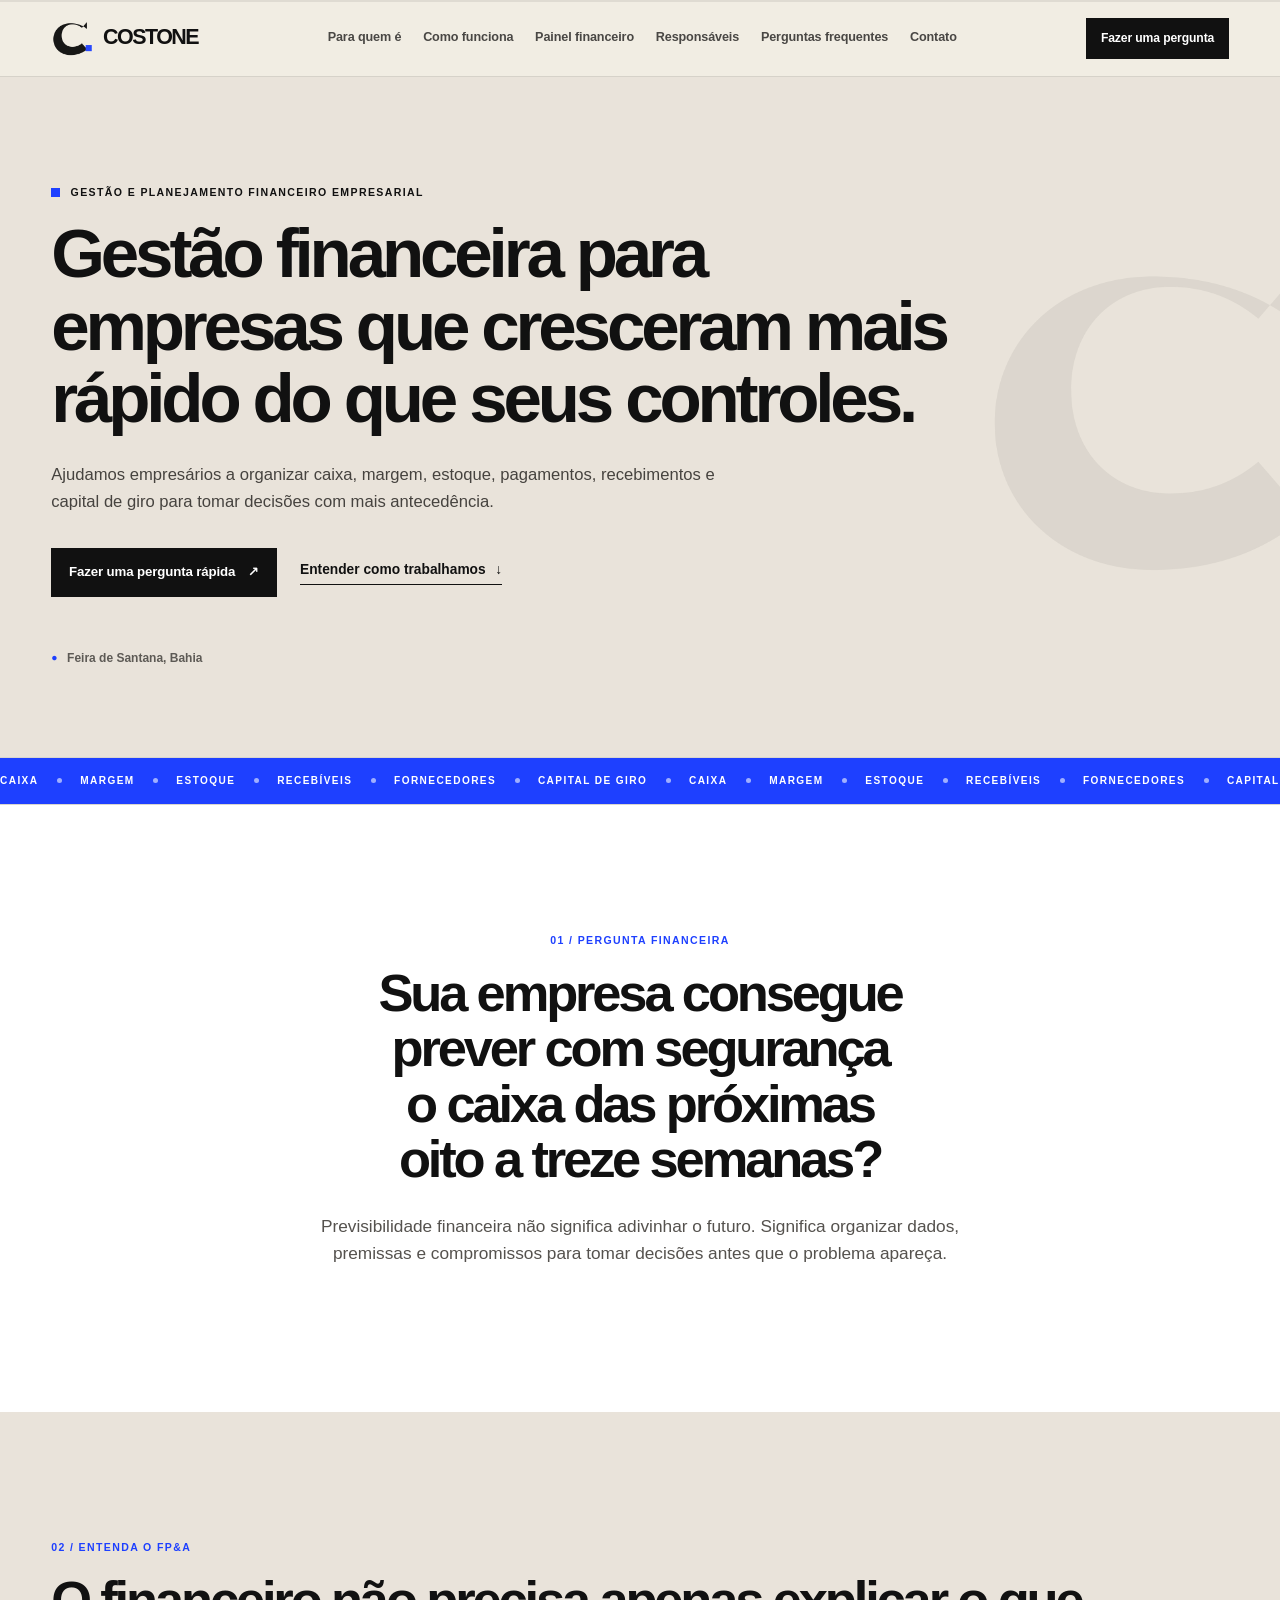
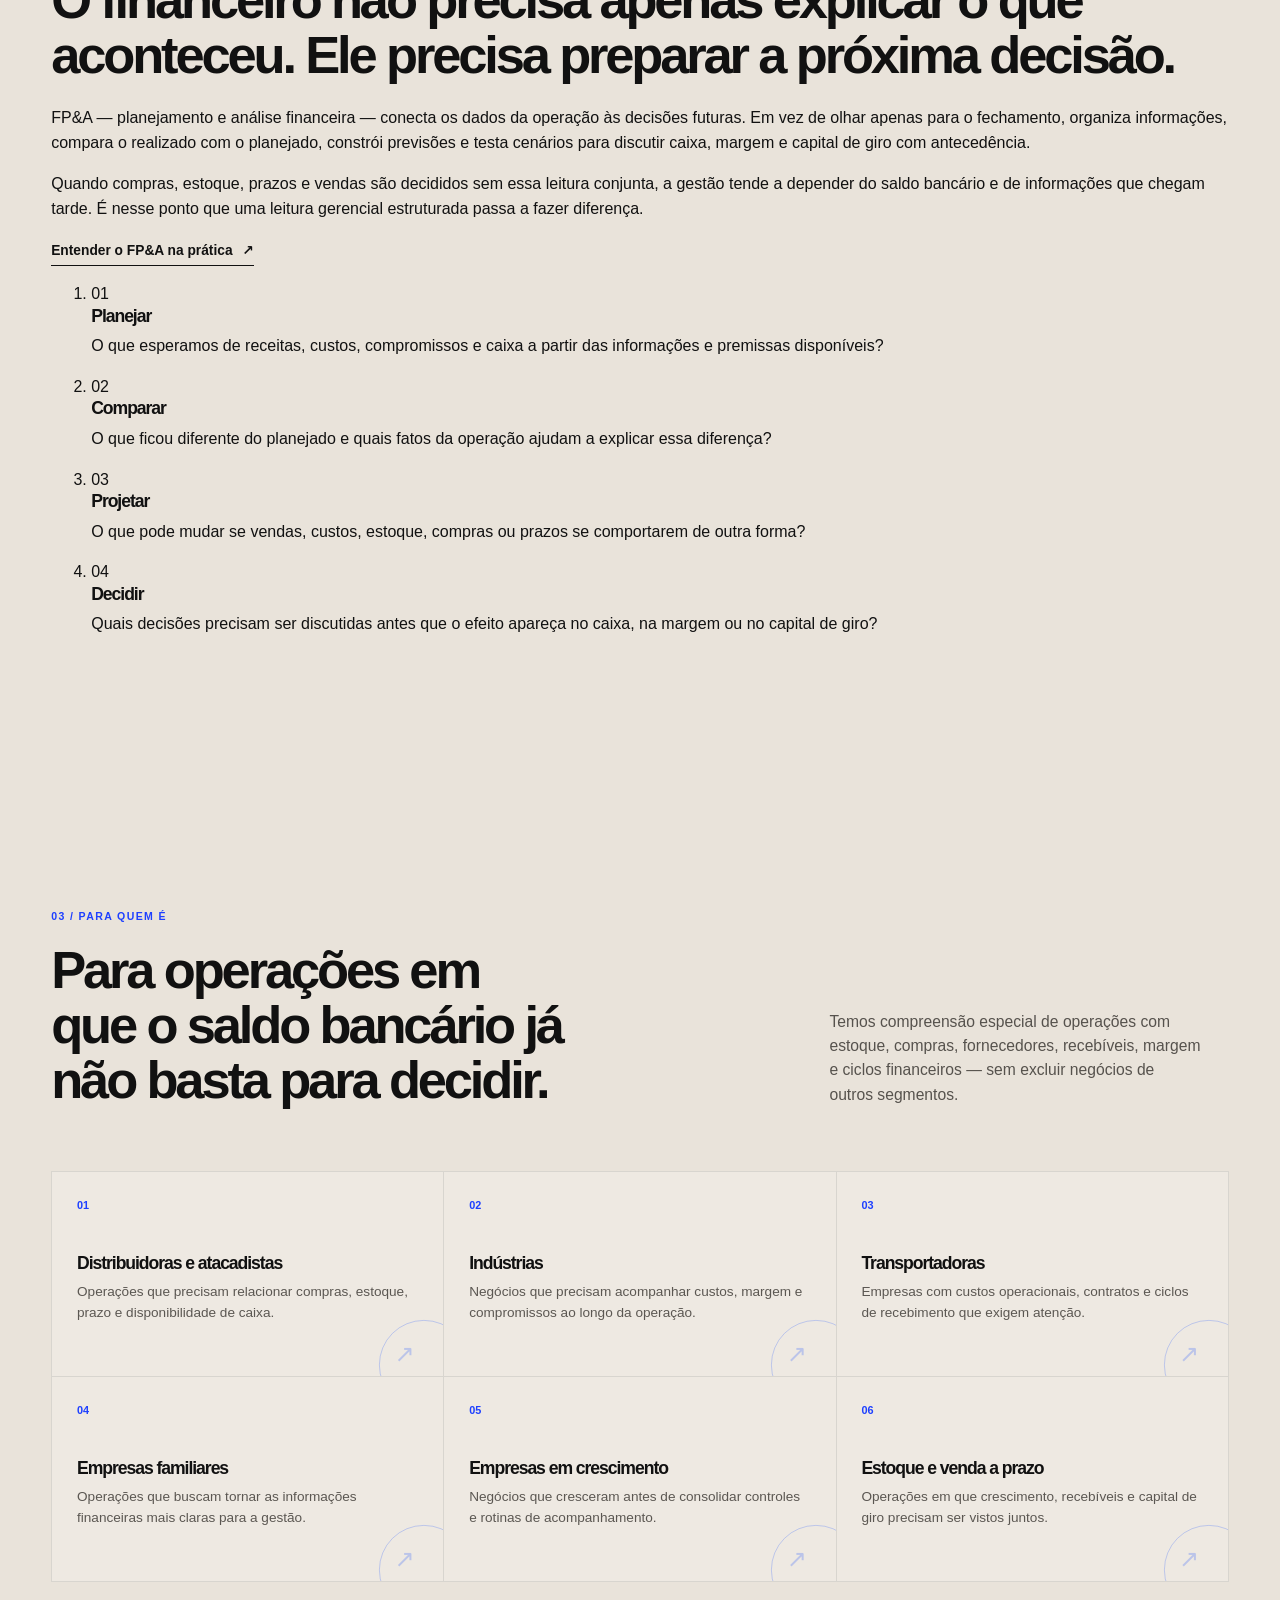
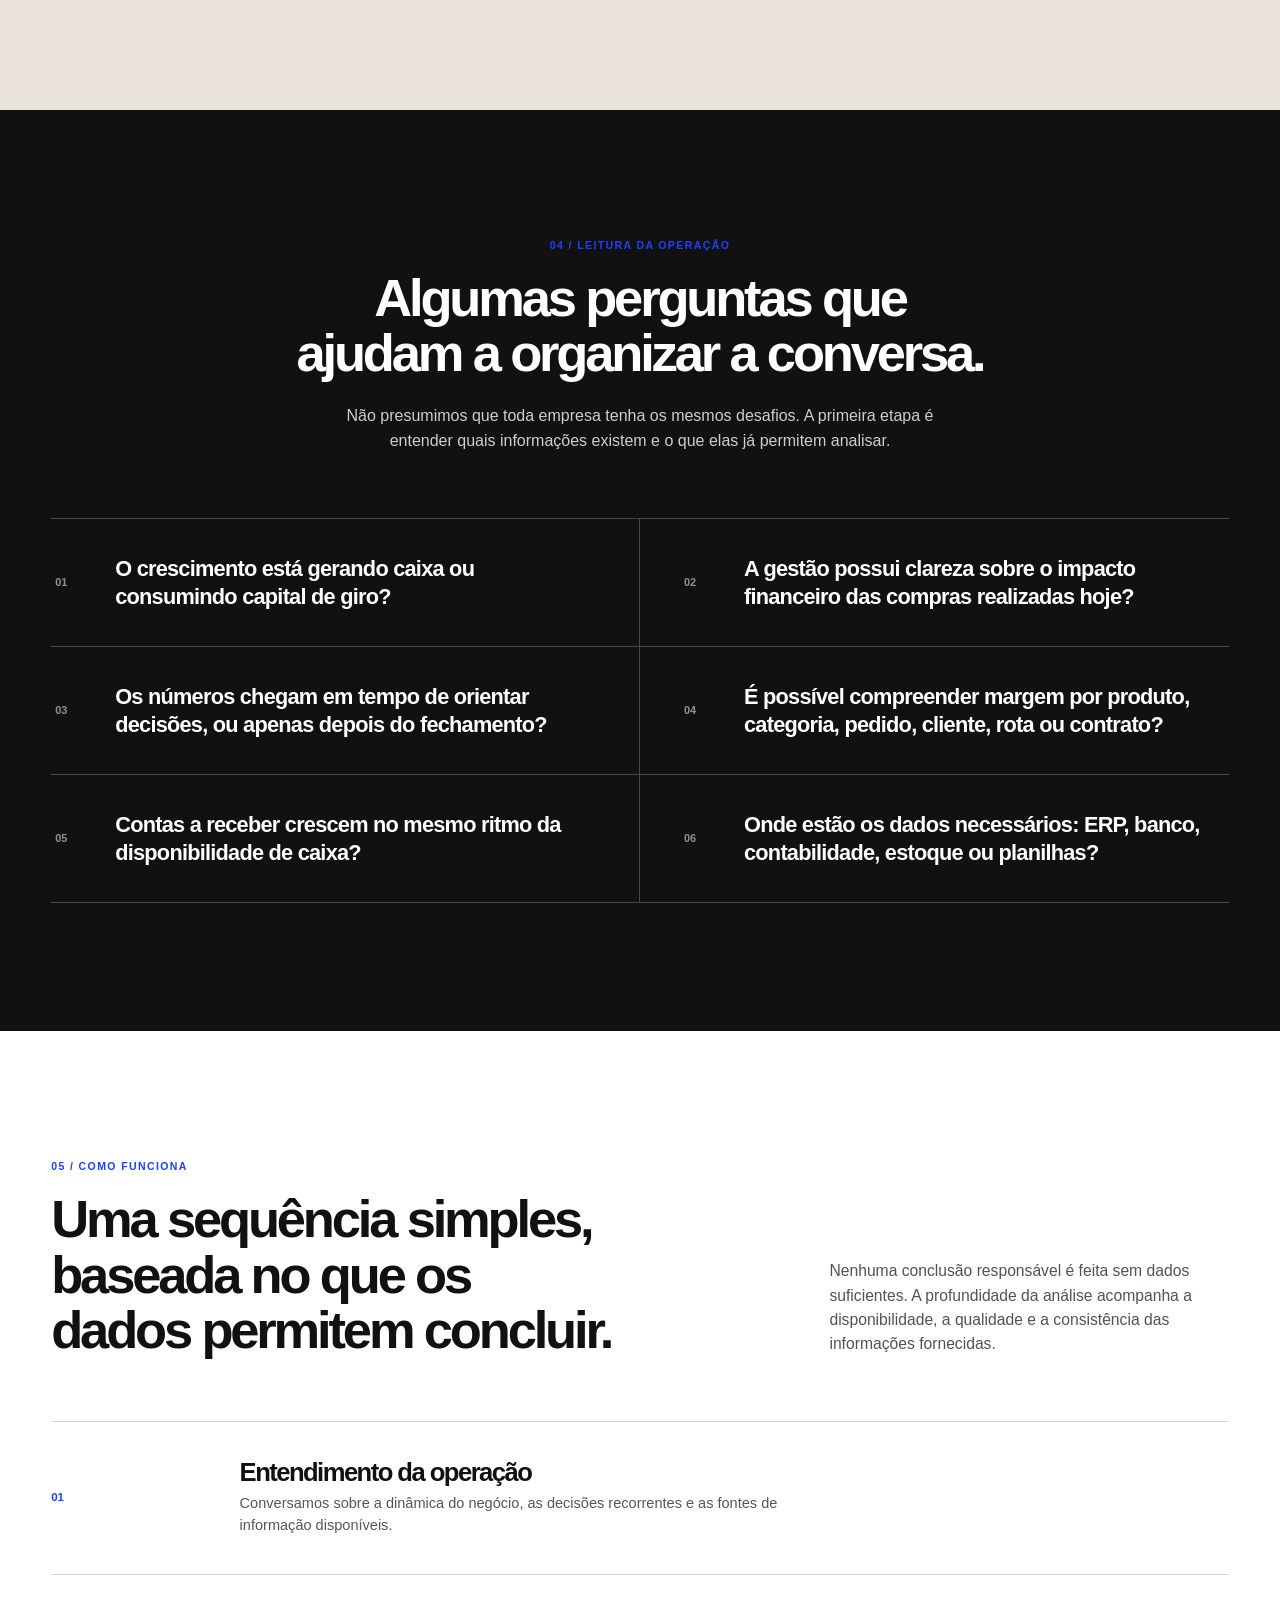
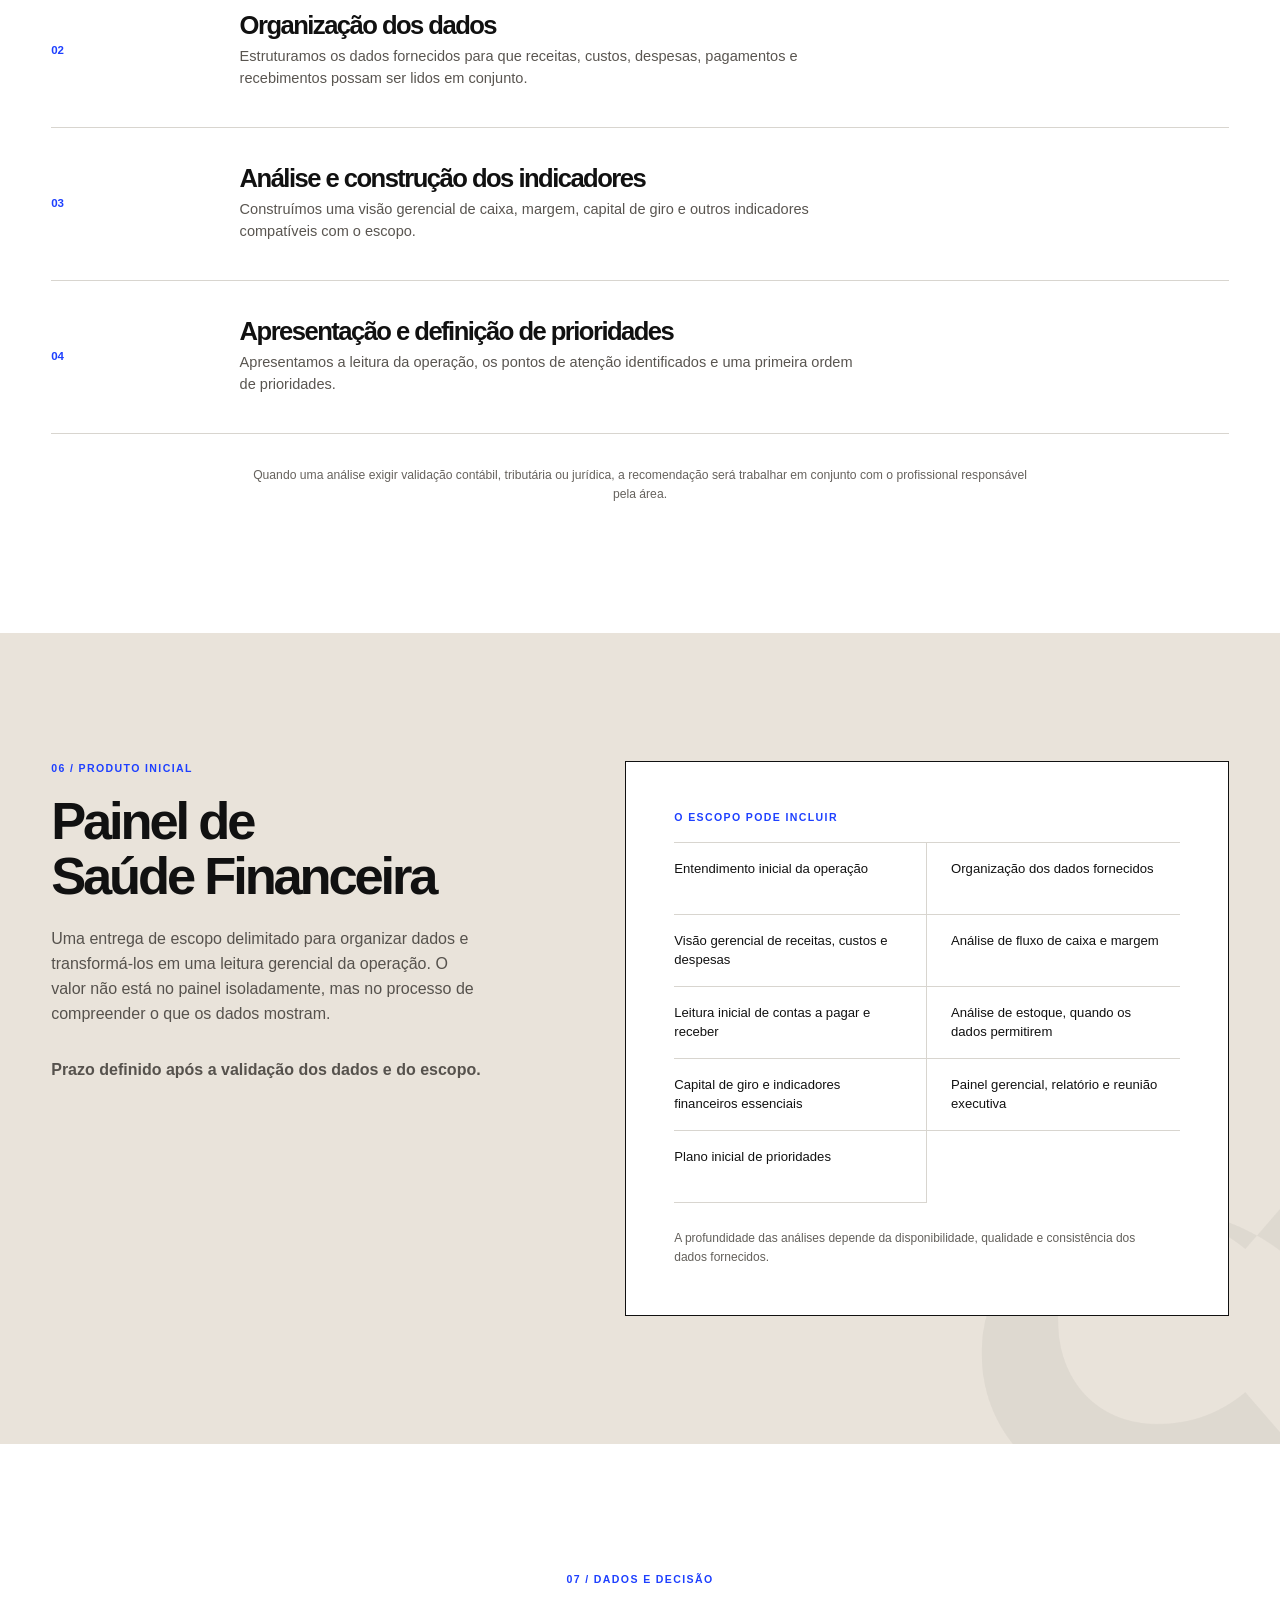
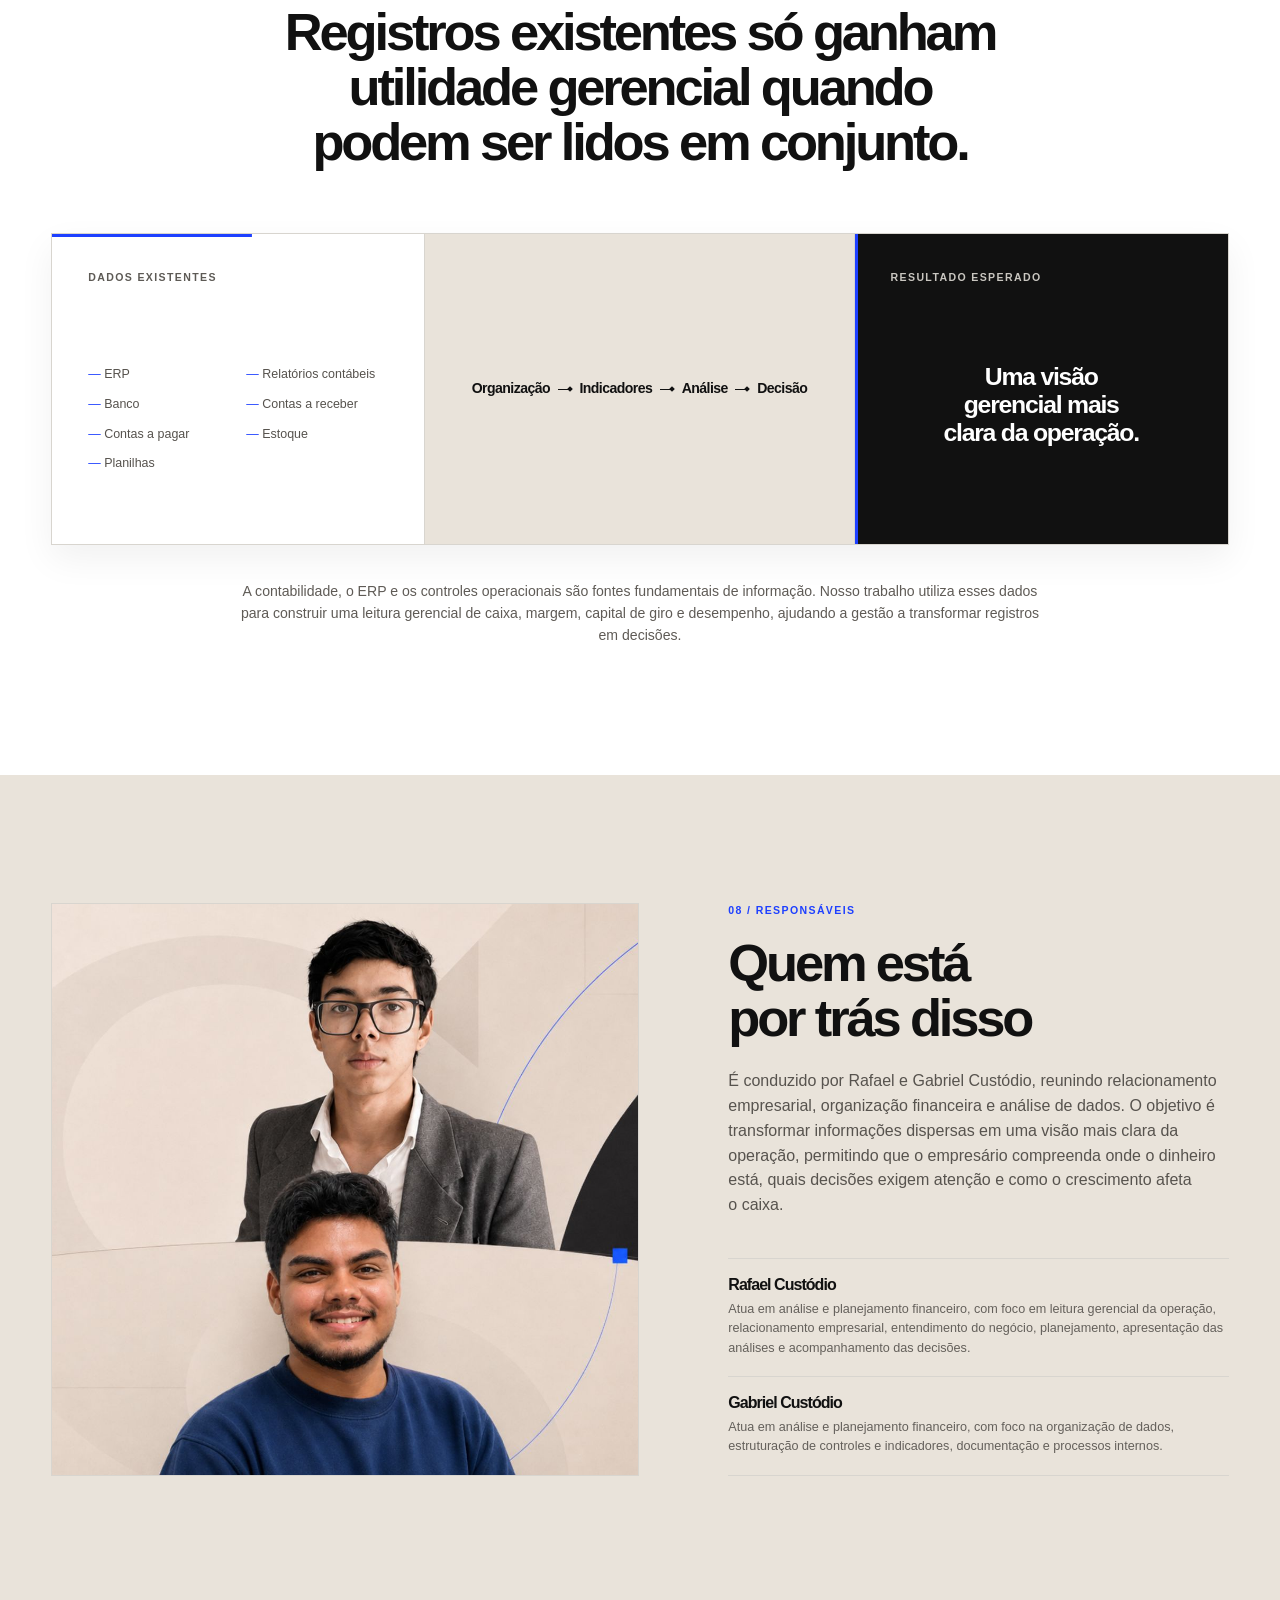
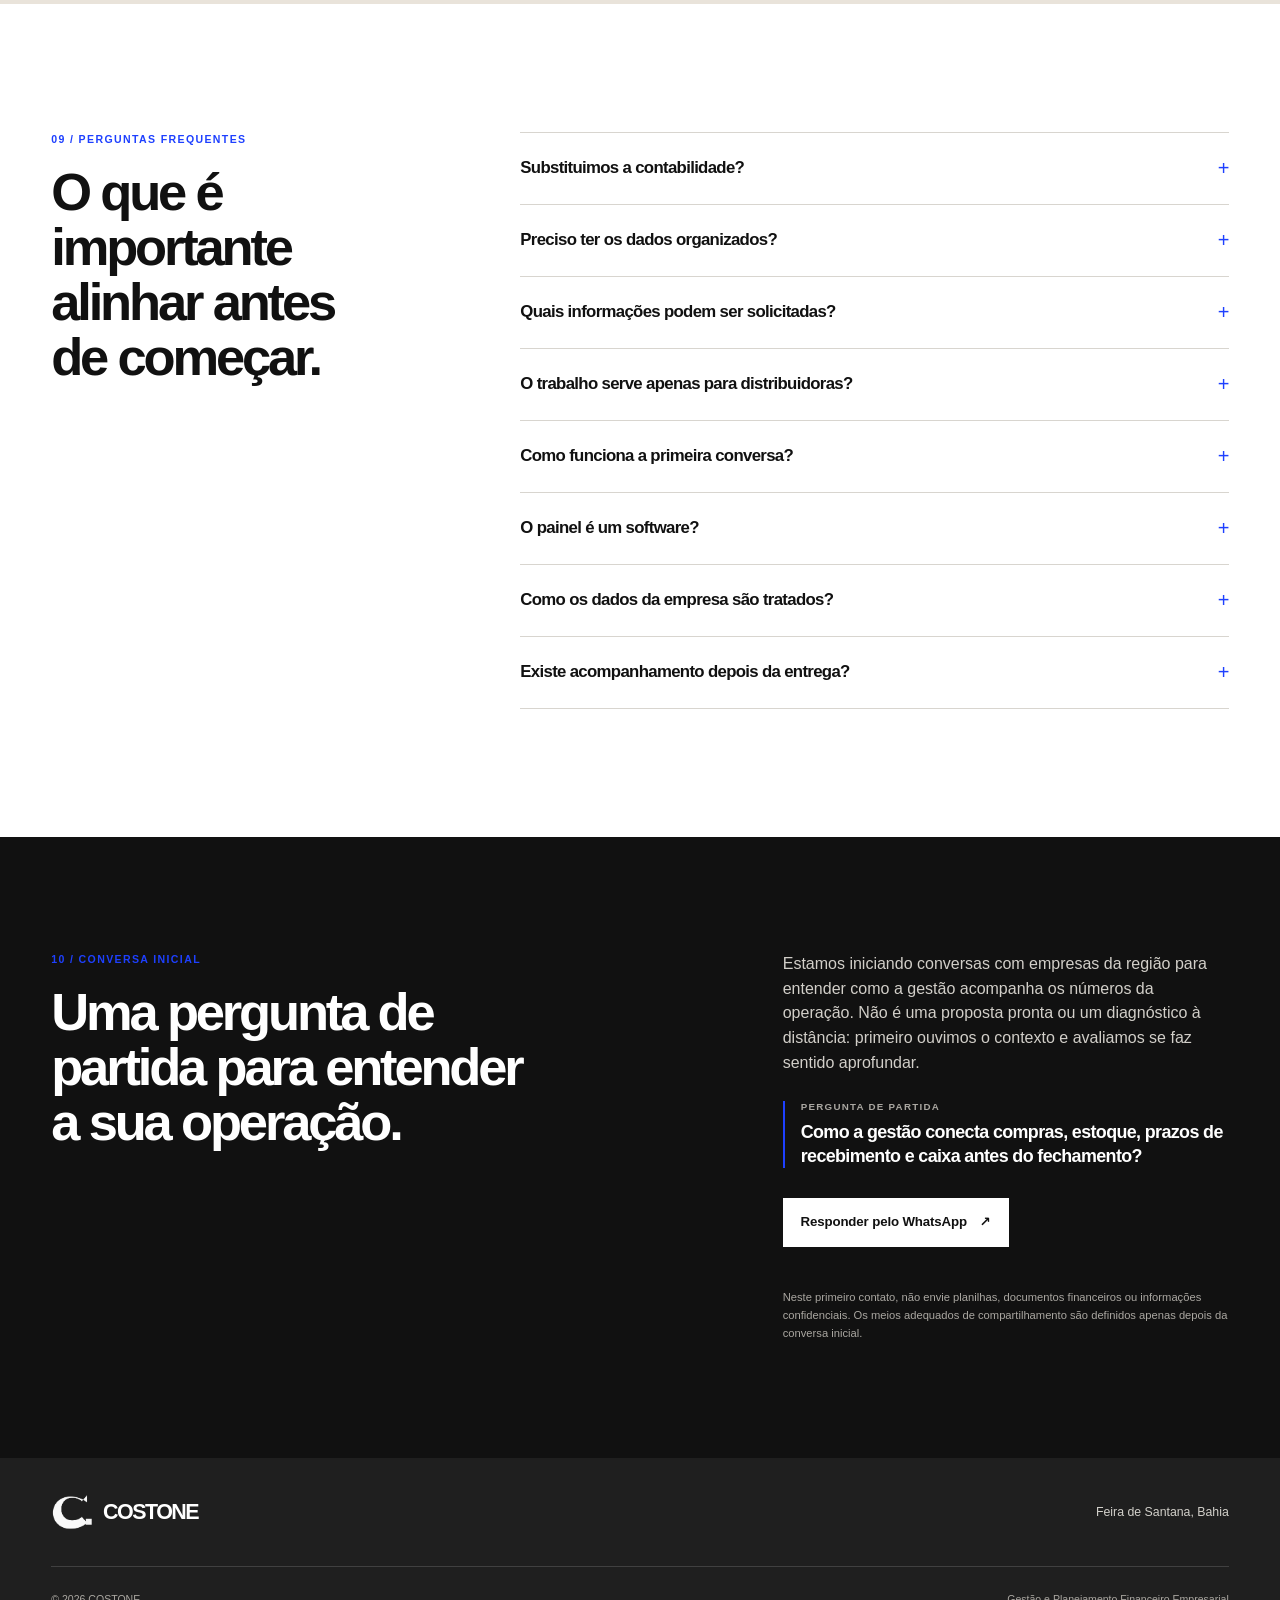
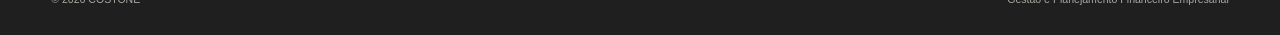
==== commit c69da2e6: "Update index.html" ====
--- a/index.html
+++ b/index.html
@@ -1,5 +1,5 @@
 <!doctype html>
-<html lang="pt-BR">
+<html lang="pt-BR" data-page-path="/">
   <head>
     <meta charset="utf-8" />
     <meta name="viewport" content="width=device-width, initial-scale=1" />
@@ -97,11 +97,29 @@
         </div>
       </section>
 
+      <section class="section fpa-overview" id="entenda-fpa" aria-labelledby="entenda-fpa-title">
+        <div class="container fpa-overview__grid">
+          <div class="fpa-overview__intro">
+            <p class="section-index">02 / ENTENDA O FP&amp;A</p>
+            <h2 id="entenda-fpa-title">O financeiro não precisa apenas explicar o que aconteceu. Ele precisa preparar a próxima decisão.</h2>
+            <p>FP&amp;A — planejamento e análise financeira — conecta os dados da operação às decisões futuras. Em vez de olhar apenas para o fechamento, organiza informações, compara o realizado com o planejado, constrói previsões e testa cenários para discutir caixa, margem e capital de giro com antecedência.</p>
+            <p class="fpa-overview__bridge">Quando compras, estoque, prazos e vendas são decididos sem essa leitura conjunta, a gestão tende a depender do saldo bancário e de informações que chegam tarde. É nesse ponto que uma leitura gerencial estruturada passa a fazer diferença.</p>
+            <a class="text-link" href="fpa.html">Entender o FP&amp;A na prática <span aria-hidden="true">↗</span></a>
+          </div>
+          <ol class="fpa-overview__steps" aria-label="Etapas do FP&A">
+            <li><span>01</span><div><h3>Planejar</h3><p>O que esperamos de receitas, custos, compromissos e caixa a partir das informações e premissas disponíveis?</p></div></li>
+            <li><span>02</span><div><h3>Comparar</h3><p>O que ficou diferente do planejado e quais fatos da operação ajudam a explicar essa diferença?</p></div></li>
+            <li><span>03</span><div><h3>Projetar</h3><p>O que pode mudar se vendas, custos, estoque, compras ou prazos se comportarem de outra forma?</p></div></li>
+            <li><span>04</span><div><h3>Decidir</h3><p>Quais decisões precisam ser discutidas antes que o efeito apareça no caixa, na margem ou no capital de giro?</p></div></li>
+          </ol>
+        </div>
+      </section>
+
       <section class="section audience-section" id="para-quem-e" aria-labelledby="para-quem-title">
         <div class="container">
           <div class="section-heading split-heading">
             <div>
-              <p class="section-index">02 / PARA QUEM É</p>
+              <p class="section-index">03 / PARA QUEM É</p>
               <h2 id="para-quem-title">Para operações em que o saldo bancário já não basta para decidir.</h2>
             </div>
             <p>Temos compreensão especial de operações com estoque, compras, fornecedores, recebíveis, margem e ciclos financeiros — sem excluir negócios de outros segmentos.</p>
@@ -120,7 +138,7 @@
       <section class="section diagnostic-section" aria-labelledby="diagnostico-title">
         <div class="container">
           <div class="section-heading centered-heading">
-            <p class="section-index">03 / LEITURA DA OPERAÇÃO</p>
+            <p class="section-index">04 / LEITURA DA OPERAÇÃO</p>
             <h2 id="diagnostico-title">Algumas perguntas que ajudam a organizar a conversa.</h2>
             <p>Não presumimos que toda empresa tenha os mesmos desafios. A primeira etapa é entender quais informações existem e o que elas já permitem analisar.</p>
           </div>
@@ -139,7 +157,7 @@
         <div class="container">
           <div class="section-heading split-heading">
             <div>
-              <p class="section-index">04 / COMO FUNCIONA</p>
+              <p class="section-index">05 / COMO FUNCIONA</p>
               <h2 id="como-funciona-title">Uma sequência simples, baseada no que os dados permitem concluir.</h2>
             </div>
             <p>Nenhuma conclusão responsável é feita sem dados suficientes. A profundidade da análise acompanha a disponibilidade, a qualidade e a consistência das informações fornecidas.</p>
@@ -158,7 +176,7 @@
         <img class="brand-watermark brand-watermark--offering" src="arsenal/03_simbolo_isolado.png" width="2400" height="2400" loading="lazy" alt="" aria-hidden="true" />
         <div class="container offering-layout">
           <div class="offering-intro">
-            <p class="section-index">05 / PRODUTO INICIAL</p>
+            <p class="section-index">06 / PRODUTO INICIAL</p>
             <h2 id="painel-title">Painel de Saúde Financeira</h2>
             <p>Uma entrega de escopo delimitado para organizar dados e transformá-los em uma leitura gerencial da operação. O valor não está no painel isoladamente, mas no processo de compreender o que os dados mostram.</p>
             <p class="offer-detail">Prazo definido após a validação dos dados e do escopo.</p>
@@ -185,7 +203,7 @@
       <section class="section decision-section" aria-labelledby="dados-decisao-title">
         <div class="container">
           <div class="section-heading centered-heading">
-            <p class="section-index">06 / DADOS E DECISÃO</p>
+            <p class="section-index">07 / DADOS E DECISÃO</p>
             <h2 id="dados-decisao-title">Registros existentes só ganham utilidade gerencial quando podem ser lidos em conjunto.</h2>
           </div>
           <div class="decision-flow">
@@ -203,7 +221,7 @@
             <img src="assets/wallpaper.png" width="1200" height="680" loading="lazy" alt="Placeholder: adicionar fotografia profissional de Rafael e Gabriel" />
           </div>
           <div class="people-copy">
-            <p class="section-index">07 / RESPONSÁVEIS</p>
+            <p class="section-index">08 / RESPONSÁVEIS</p>
             <h2 id="responsaveis-title">Quem está por trás disso</h2>
             <p>É conduzido por Rafael e Gabriel Custódio, reunindo relacionamento empresarial, organização financeira e análise de dados. O objetivo é transformar informações dispersas em uma visão mais clara da operação, permitindo que o empresário compreenda onde o dinheiro está, quais decisões exigem atenção e como o crescimento afeta o caixa.</p>
             <div class="people-roles">
@@ -216,7 +234,7 @@
 
       <section class="section faq-section" id="perguntas" aria-labelledby="faq-title">
         <div class="container faq-layout">
-          <div class="faq-intro"><p class="section-index">08 / PERGUNTAS FREQUENTES</p><h2 id="faq-title">O que é importante alinhar antes de começar.</h2></div>
+          <div class="faq-intro"><p class="section-index">09 / PERGUNTAS FREQUENTES</p><h2 id="faq-title">O que é importante alinhar antes de começar.</h2></div>
           <div class="faq-list">
             <details><summary>Substituimos a contabilidade?<span aria-hidden="true">+</span></summary><p>Não. A contabilidade, o ERP e a equipe financeira são fontes essenciais de informação. Organizamos e interpretamos dados para apoiar uma leitura gerencial. Não realizamos escrituração contábil, auditoria independente ou apuração tributária.</p></details>
             <details><summary>Preciso ter os dados organizados?<span aria-hidden="true">+</span></summary><p>Não necessariamente. A conversa inicial ajuda a entender como os dados estão disponíveis e se há condições para estruturar a análise. A qualidade da entrega depende da qualidade e consistência das informações fornecidas.</p></details>
@@ -233,7 +251,7 @@
       <section class="contact-section" id="contato" aria-labelledby="contato-title">
         <div class="container contact-layout">
           <div>
-            <p class="section-index light-index">09 / CONVERSA INICIAL</p>
+            <p class="section-index light-index">10 / CONVERSA INICIAL</p>
             <h2 id="contato-title">Uma pergunta de partida para entender a sua operação.</h2>
           </div>
           <div class="contact-copy">
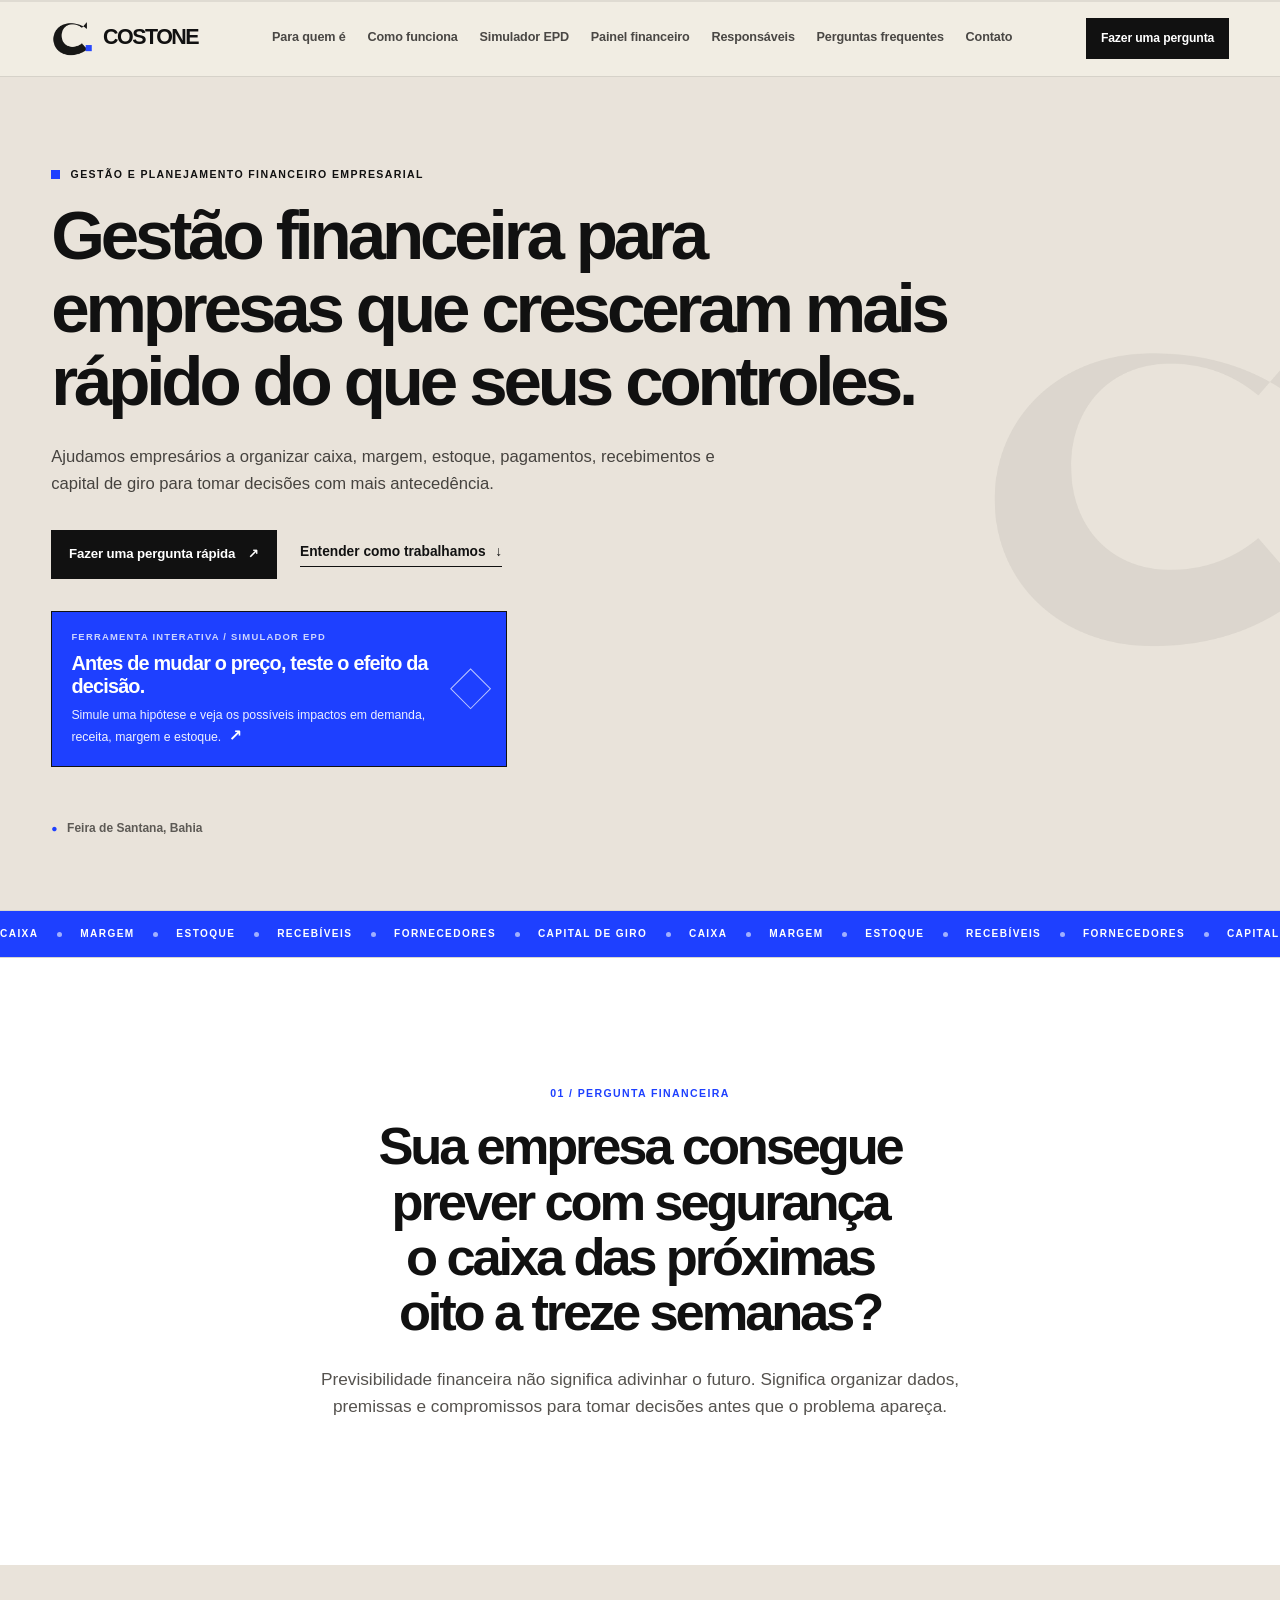
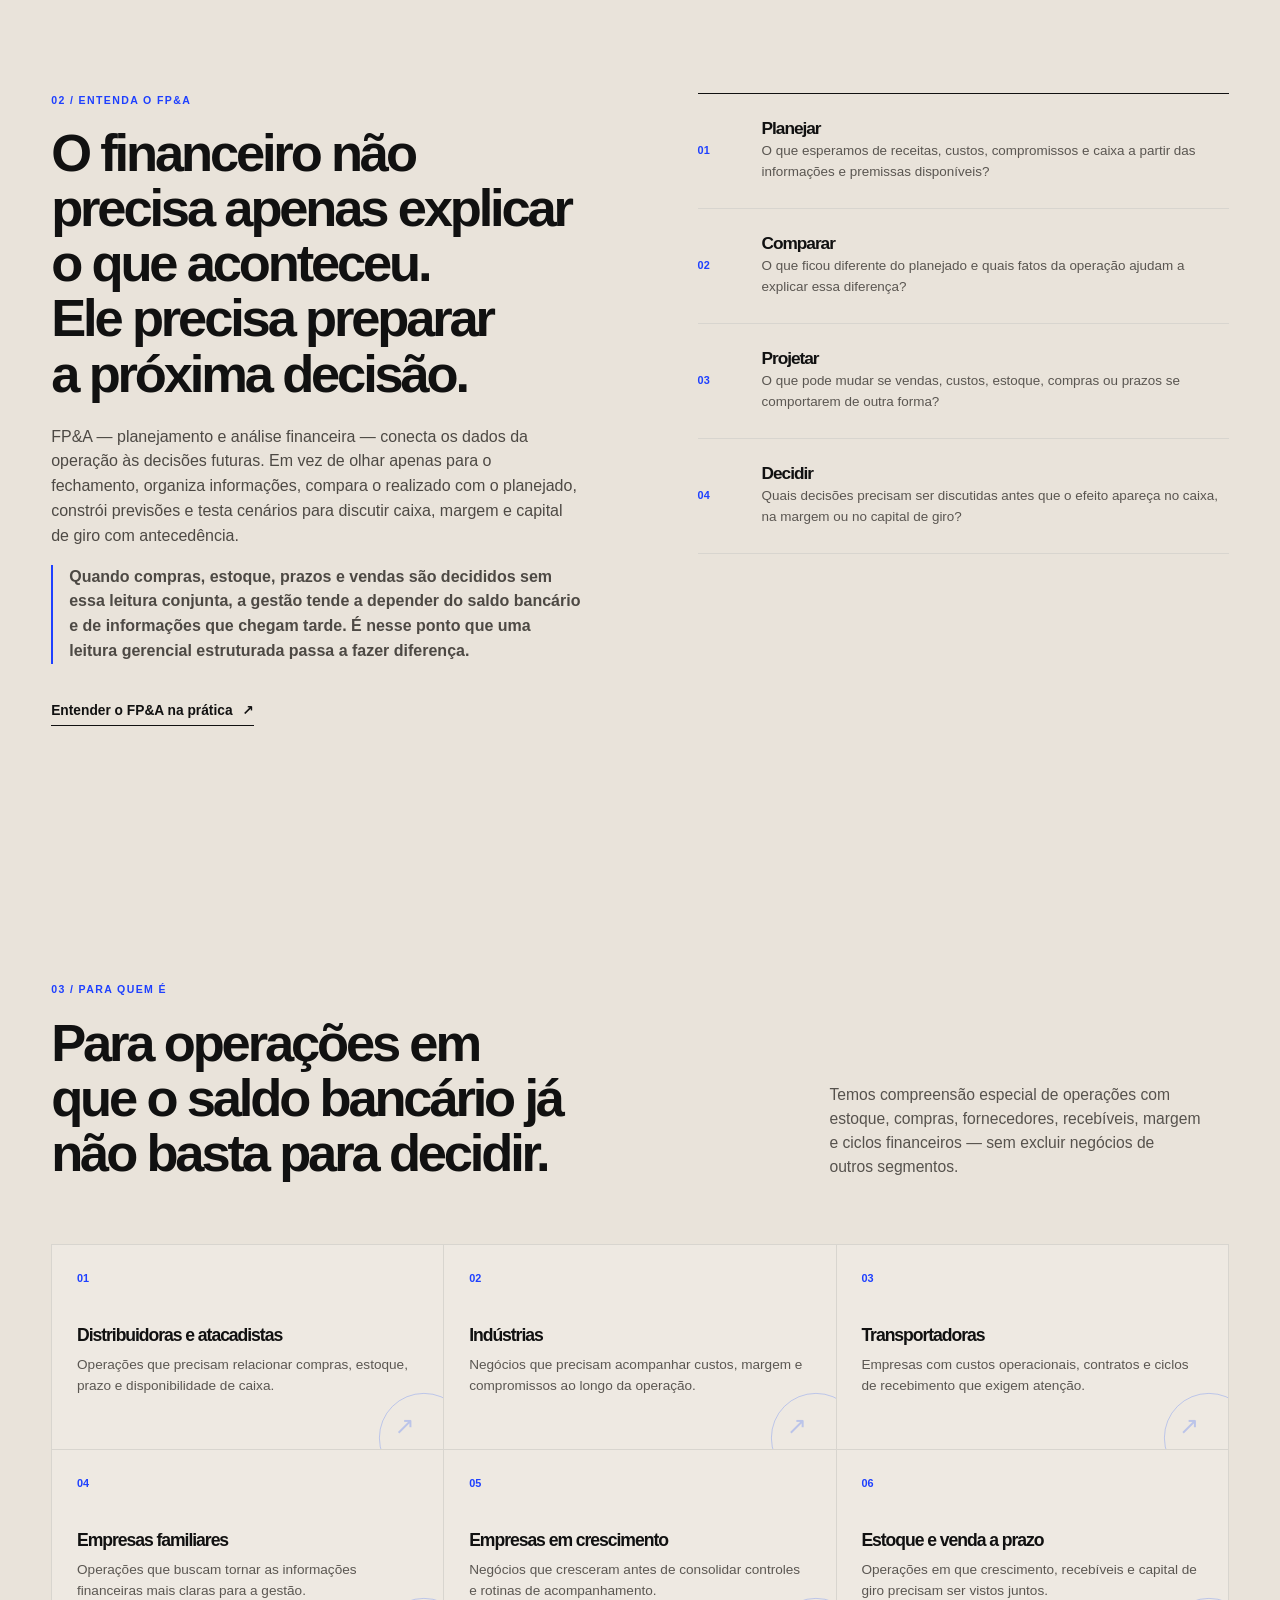
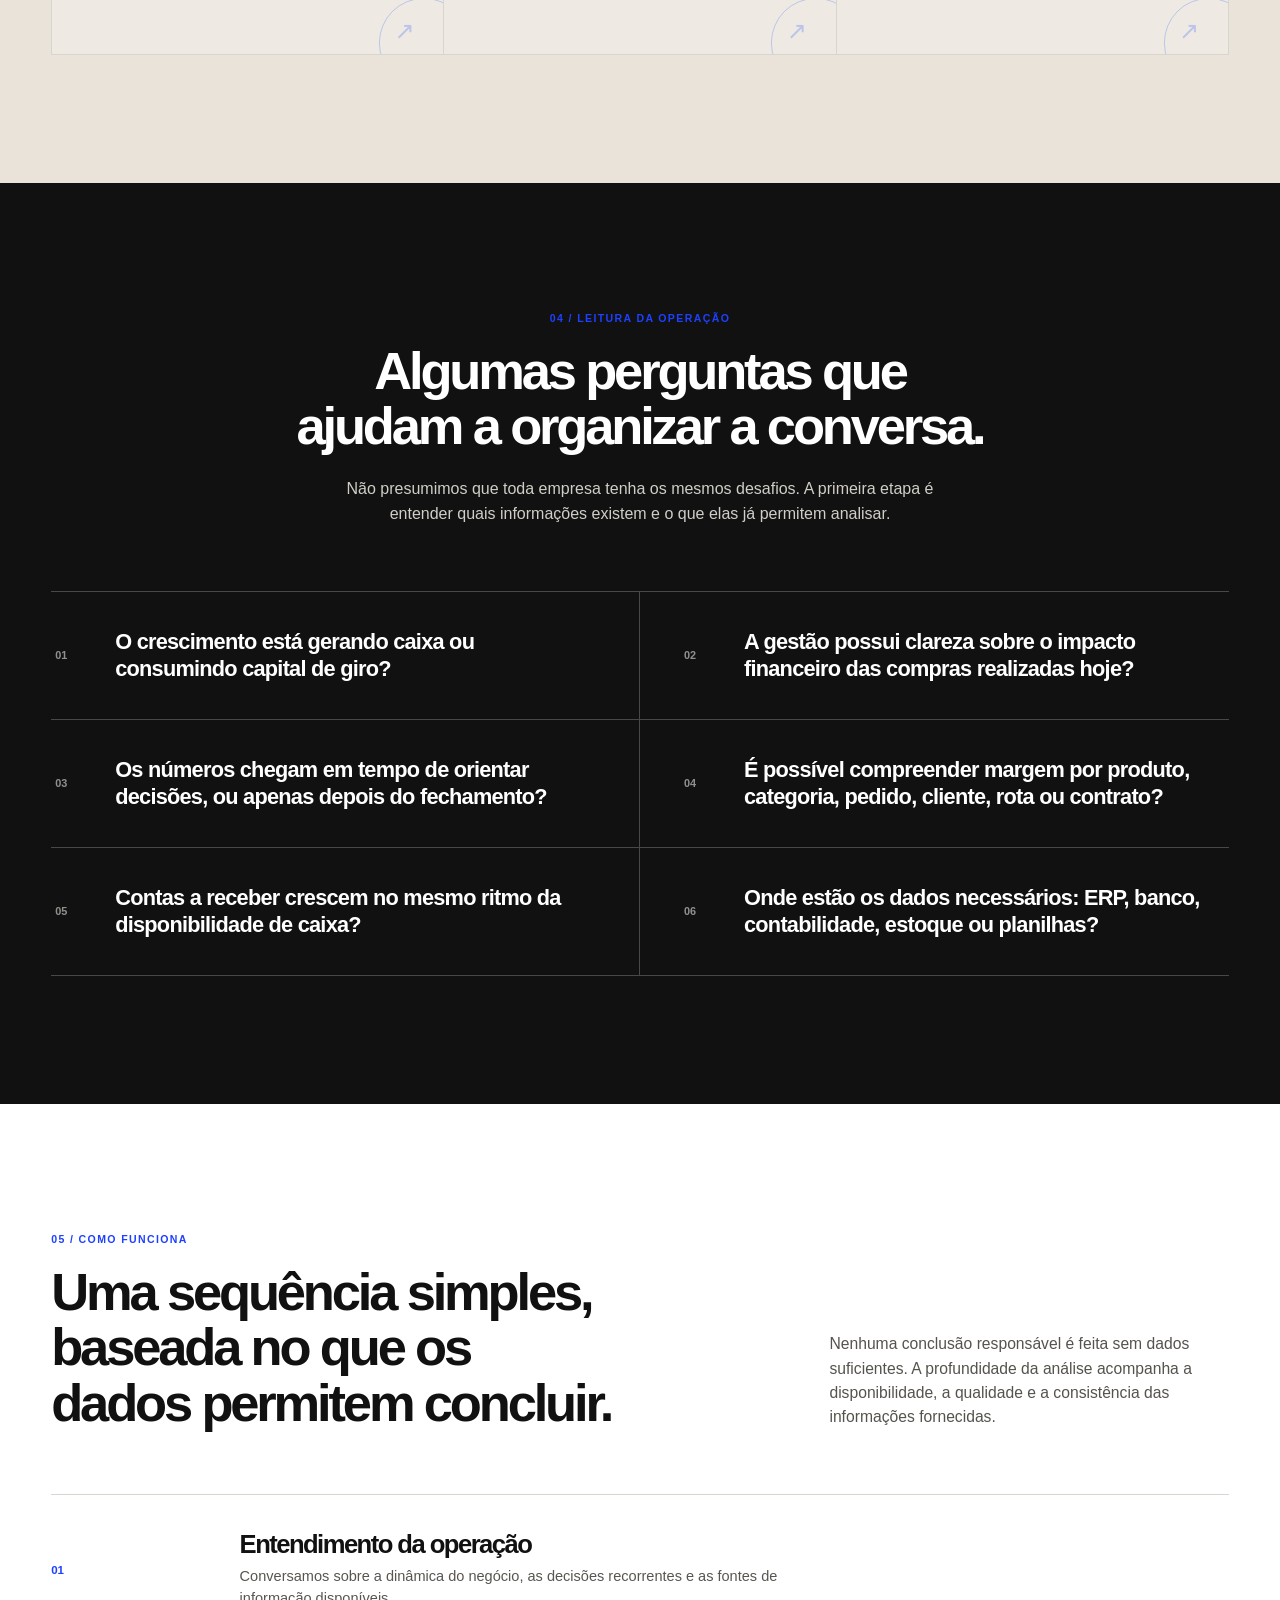
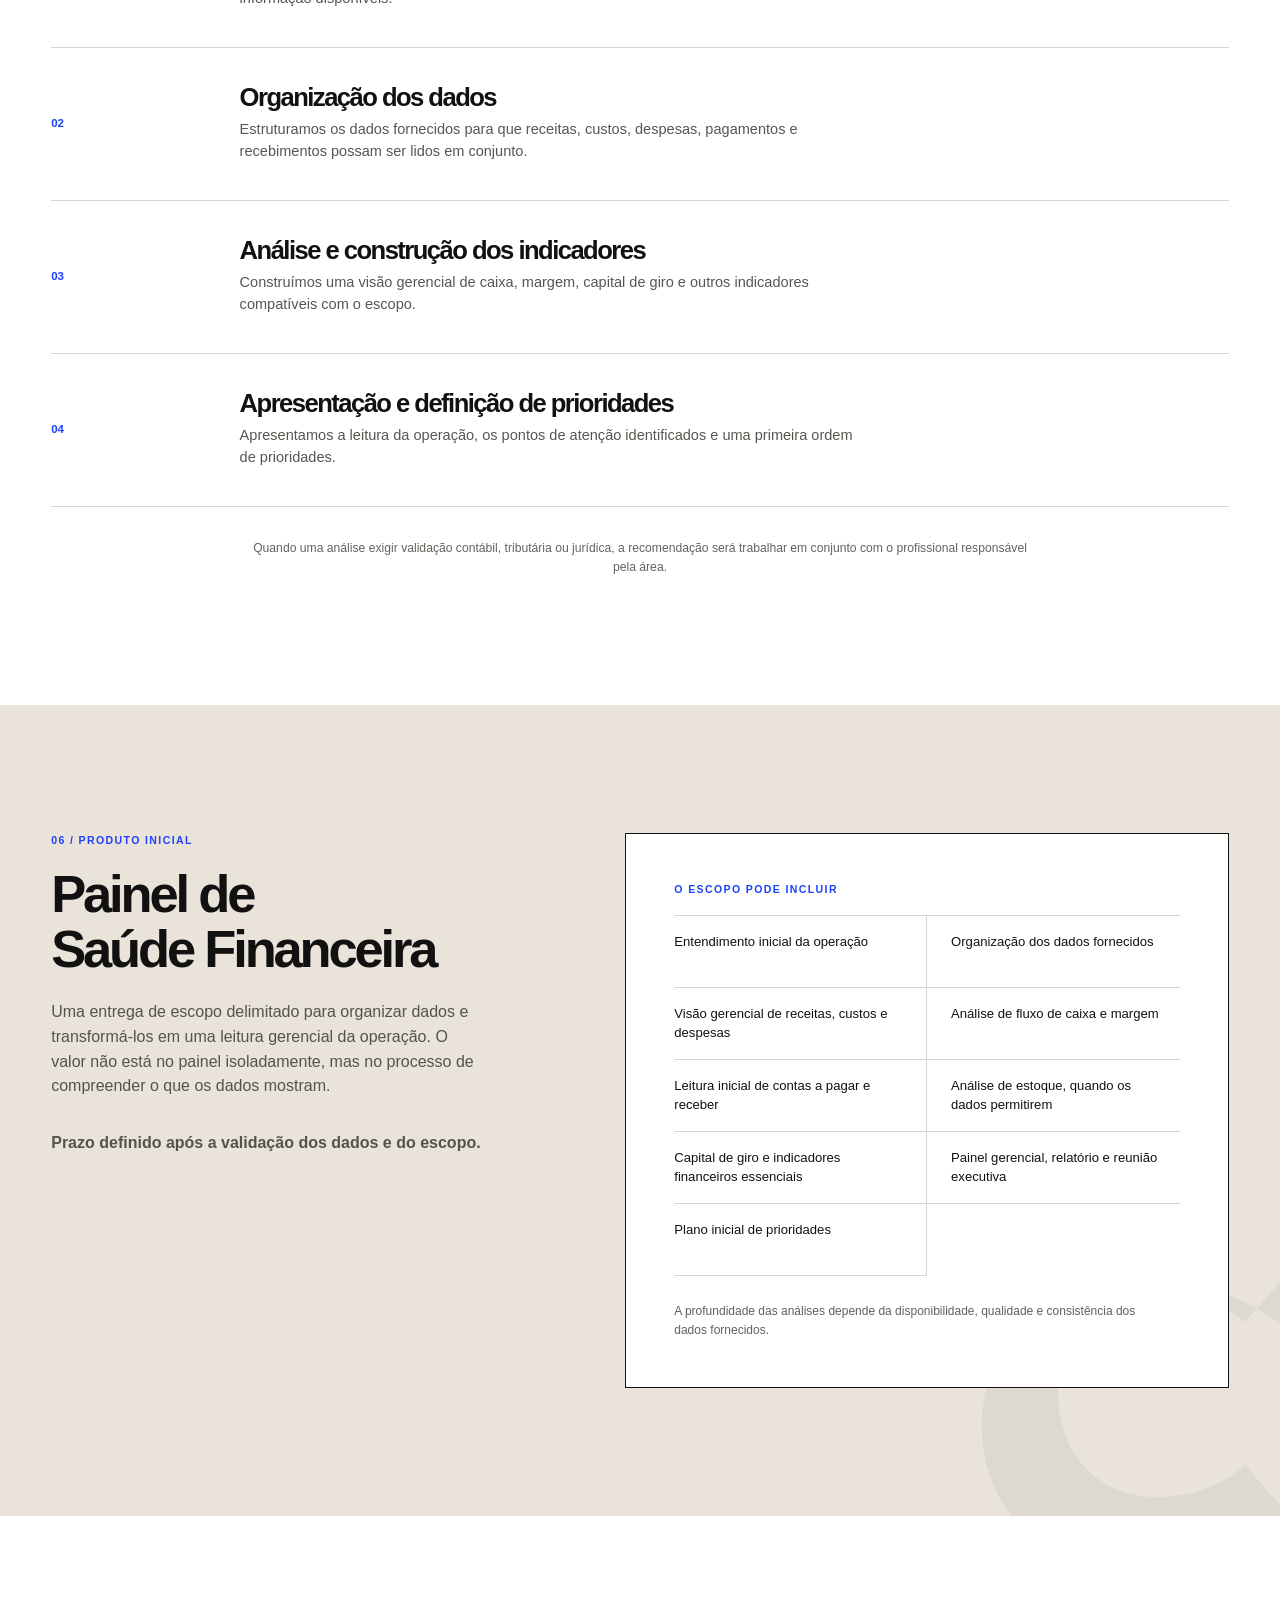
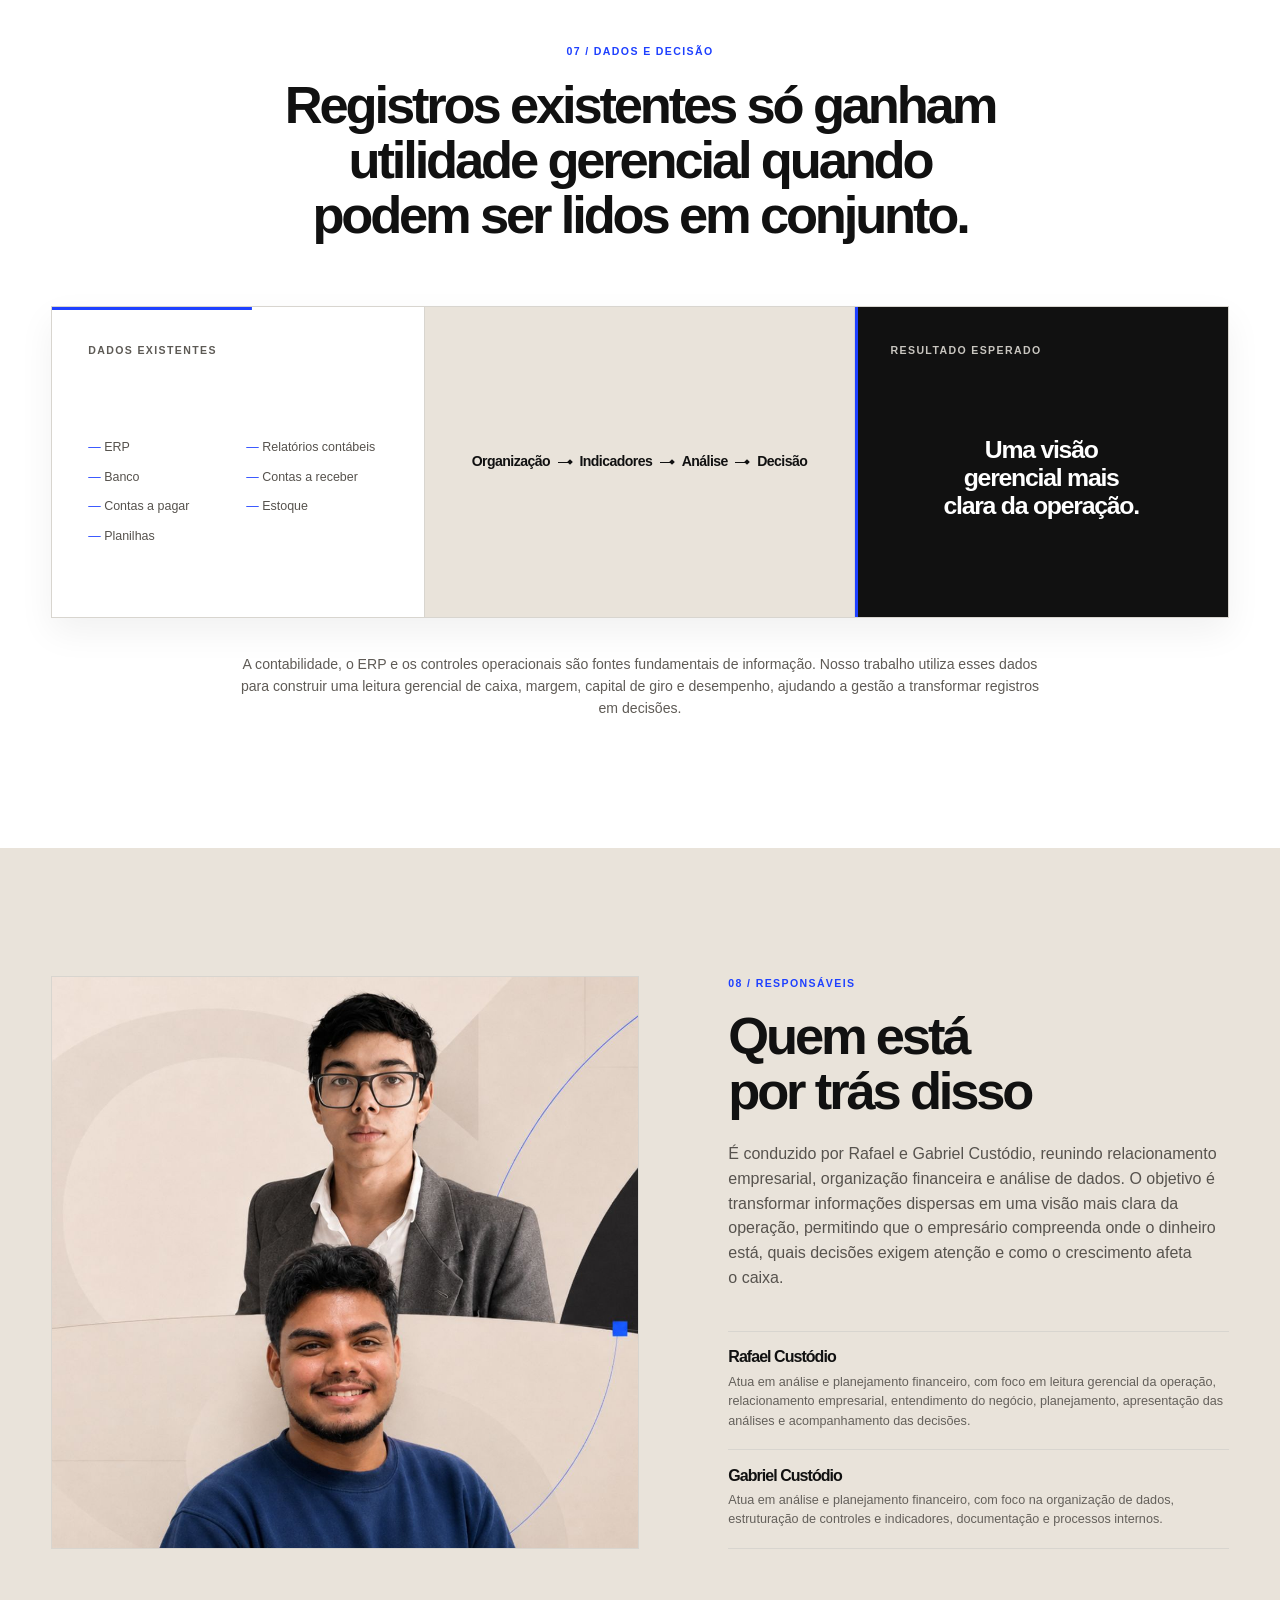
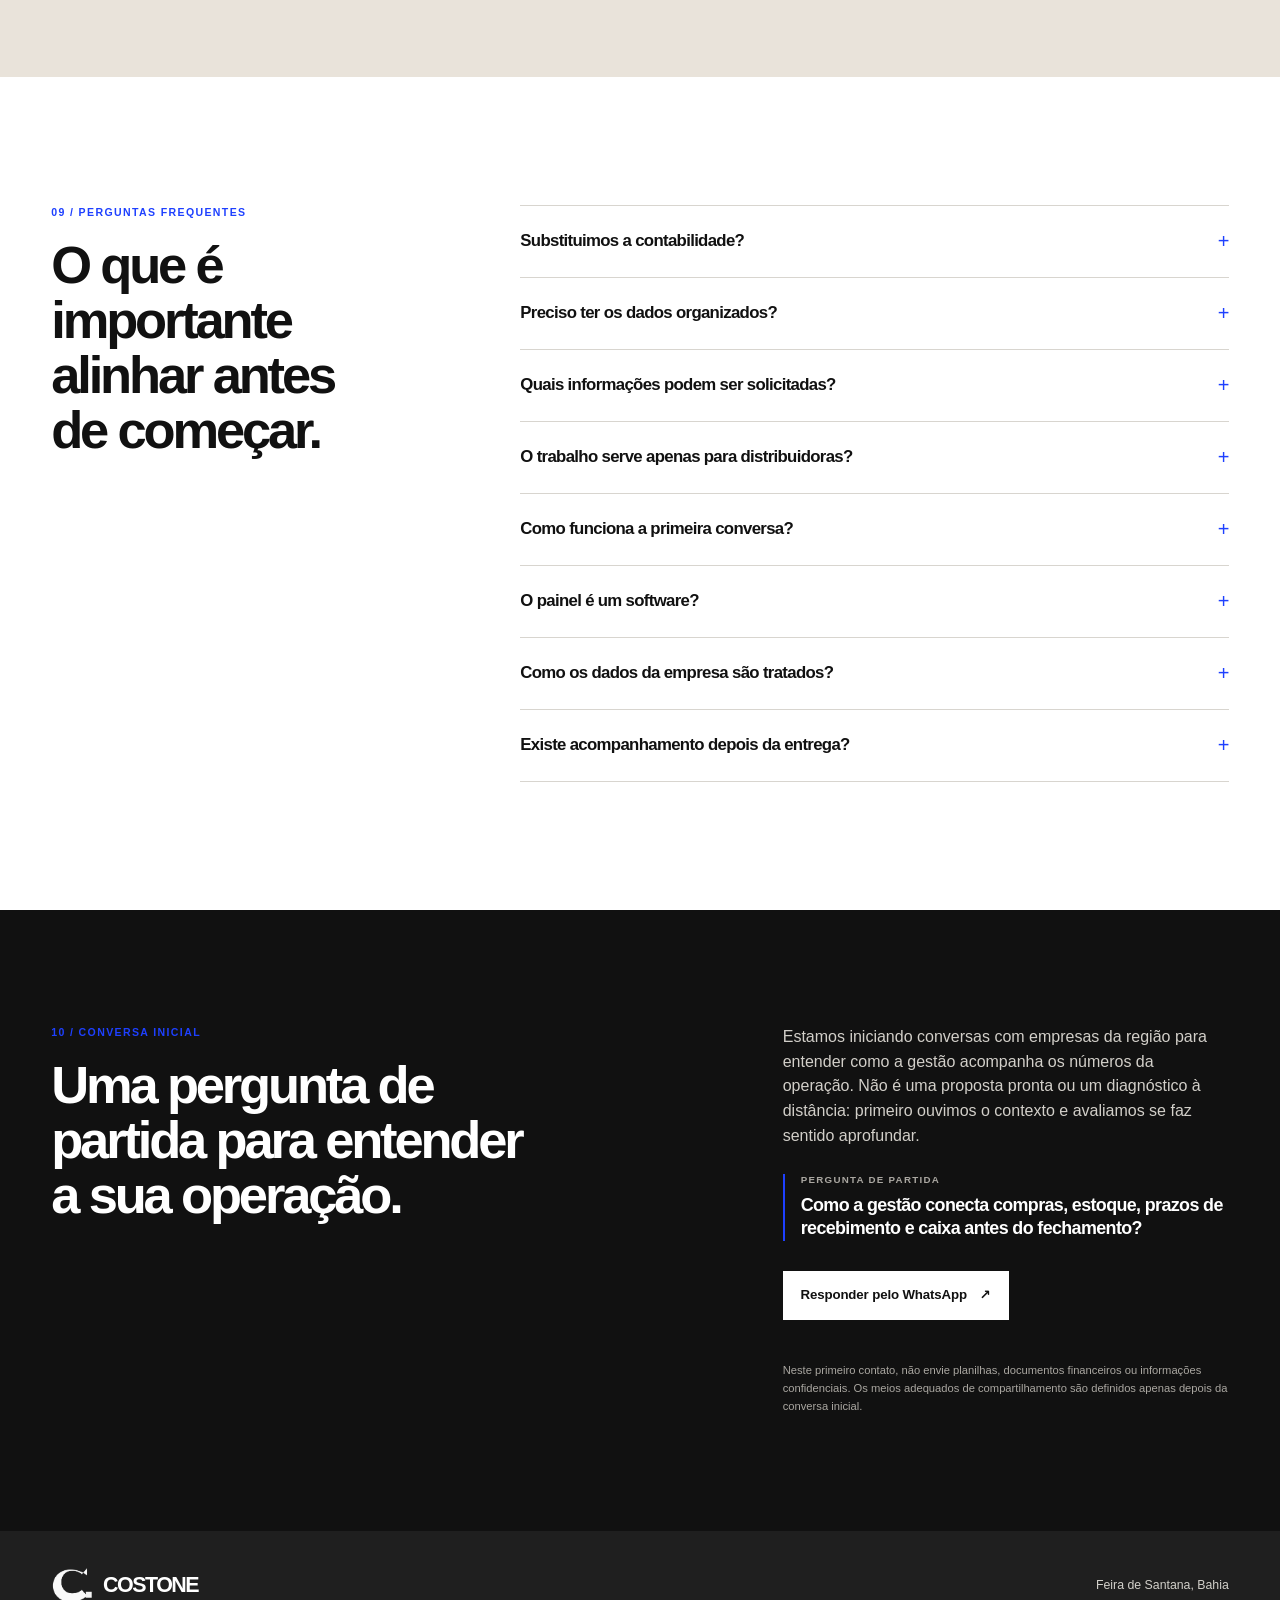
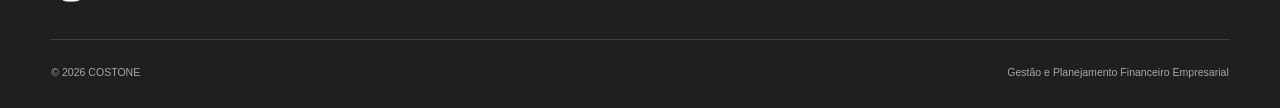
==== commit 0d21723a: "Add files via upload" ====
--- a/index.html
+++ b/index.html
@@ -56,6 +56,7 @@
         <nav class="main-nav" id="navegacao-principal" aria-label="Navegação principal" data-menu>
           <a href="#para-quem-e">Para quem é</a>
           <a href="#como-funciona">Como funciona</a>
+          <a href="epd/simulador-elasticidade-costone.html" data-analytics-event="simulator_epd_click" data-analytics-location="home_navigation">Simulador EPD</a>
           <a href="#painel-financeiro">Painel financeiro</a>
           <a href="#responsaveis">Responsáveis</a>
           <a href="#perguntas">Perguntas frequentes</a>
@@ -77,6 +78,11 @@
               <a class="button button-dark" data-conversation-link hidden>Fazer uma pergunta rápida <span aria-hidden="true">↗</span></a>
               <a class="text-link" href="#como-funciona">Entender como trabalhamos <span aria-hidden="true">↓</span></a>
             </div>
+            <a class="simulator-cta" href="epd/simulador-elasticidade-costone.html" data-analytics-event="simulator_epd_click" data-analytics-location="home_hero" aria-label="Abrir o Simulador EPD: testar o efeito de um novo preço em demanda, receita, margem e estoque">
+              <span class="simulator-cta__index">FERRAMENTA INTERATIVA / SIMULADOR EPD</span>
+              <strong>Antes de mudar o preço, teste o efeito da decisão.</strong>
+              <span class="simulator-cta__copy">Simule uma hipótese e veja os possíveis impactos em demanda, receita, margem e estoque. <b aria-hidden="true">↗</b></span>
+            </a>
             <p class="hero-location"><span aria-hidden="true">●</span> Feira de Santana, Bahia</p>
           </div>
         </div>
--- a/styles.css
+++ b/styles.css
@@ -63,6 +63,14 @@
 h3 { margin-bottom: .55rem; font-size: 1.1rem; font-weight: 700; }
 .hero-intro { max-width: 670px; margin-bottom: 2rem; color: #46433f; font-size: clamp(1rem, 1.3vw, 1.16rem); line-height: 1.65; }
 .hero-actions { display: flex; flex-wrap: wrap; align-items: center; gap: 1.45rem; }
+.simulator-cta { position: relative; display: grid; max-width: 660px; gap: .48rem; margin-top: 2rem; border: 1px solid var(--ink); padding: 1.15rem 3.6rem 1.15rem 1.2rem; overflow: hidden; background: var(--blue); color: var(--white); text-decoration: none; transition: transform .24s cubic-bezier(.16, 1, .3, 1), box-shadow .24s cubic-bezier(.16, 1, .3, 1); }
+.simulator-cta::after { position: absolute; top: 50%; right: 1.25rem; width: 1.7rem; height: 1.7rem; border: 1px solid rgba(255,255,255,.7); content: ""; transform: translateY(-50%) rotate(45deg); }
+.simulator-cta:hover { box-shadow: 7px 7px 0 var(--ink); transform: translate(-3px, -3px); }
+.simulator-cta__index { color: rgba(255,255,255,.78); font-size: .59rem; font-weight: 700; letter-spacing: .13em; }
+.simulator-cta strong { max-width: 34ch; font-family: var(--serif); font-size: clamp(1.1rem, 1.55vw, 1.34rem); font-weight: 700; letter-spacing: -.04em; line-height: 1.15; }
+.simulator-cta__copy { max-width: 55ch; color: rgba(255,255,255,.92); font-size: .77rem; line-height: 1.5; }
+.simulator-cta__copy b { display: inline-block; margin-left: .25rem; color: var(--white); font-size: 1rem; transition: transform .2s ease; }
+.simulator-cta:hover .simulator-cta__copy b { transform: translate(3px, -3px); }
 .hero-location { display: flex; align-items: center; gap: .6rem; margin: 3.25rem 0 0; color: var(--muted); font-size: .75rem; font-weight: 600; }
 .hero-location span { color: var(--blue); font-size: .65rem; }
 
@@ -82,6 +90,14 @@
 .narrow-content { max-width: 925px; }
 .question-section { background: var(--white); }
 .question-section .narrow-content { margin-right: auto; margin-left: auto; text-align: center; }.question-section h2 { max-width: 21ch; margin-right: auto; margin-bottom: 1.7rem; margin-left: auto; }.question-section p:last-child { max-width: 660px; margin-right: auto; margin-left: auto; color: #55524e; font-size: 1.08rem; }
+
+.fpa-overview { background: var(--paper); }.fpa-overview__grid { display: grid; grid-template-columns: 1fr 1fr; align-items: start; gap: clamp(2rem, 9vw, 10rem); }.fpa-overview__intro > p:not(.section-index) { max-width: 620px; color: #4d4944; font-size: 1rem; }.fpa-overview__bridge { border-left: 2px solid var(--blue); padding-left: 1rem; font-weight: 600; }.fpa-overview__intro .text-link { margin-top: 1.25rem; }.fpa-overview__steps { margin: 0; padding: 0; list-style: none; border-top: 1px solid var(--ink); }.fpa-overview__steps li { display: grid; grid-template-columns: 3rem 1fr; gap: 1rem; min-height: 115px; align-items: center; border-bottom: 1px solid var(--line); }.fpa-overview__steps li > span { color: var(--blue); font-size: .68rem; font-weight: 700; }.fpa-overview__steps h3 { margin: 0 0 .25rem; font-size: 1.08rem; }.fpa-overview__steps p { margin: 0; color: #5a5651; font-size: .84rem; line-height: 1.55; }
+
+.fpa-page-hero { position: relative; isolation: isolate; overflow: hidden; border-bottom: 1px solid var(--line); background: var(--paper); }.fpa-page-hero__content { position: relative; z-index: 1; max-width: 860px; }.fpa-page-hero h1 { max-width: 17ch; margin-bottom: 1.5rem; }.fpa-page-hero p:not(.section-index) { max-width: 680px; color: #48443f; font-size: clamp(1.05rem, 1.45vw, 1.2rem); line-height: 1.65; }.brand-watermark--fpa-page { top: 50%; right: clamp(-12rem, -5vw, -4rem); width: clamp(19rem, 32vw, 34rem); transform: translateY(-50%); opacity: .06; }
+.fpa-guide { background: var(--white); }.fpa-guide__grid { display: grid; grid-template-columns: repeat(4, 1fr); border-top: 1px solid var(--line); border-left: 1px solid var(--line); }.fpa-guide__grid article { min-height: 260px; border-right: 1px solid var(--line); border-bottom: 1px solid var(--line); padding: 1.5rem; }.fpa-guide__grid span { display: block; margin-bottom: 3.5rem; color: var(--blue); font-size: .68rem; font-weight: 700; }.fpa-guide__grid h3 { margin-bottom: .45rem; }.fpa-guide__grid p { margin: 0; color: #56514c; font-size: .84rem; line-height: 1.58; }
+.fpa-difference { background: var(--ink); color: var(--white); }.fpa-difference__grid { display: grid; grid-template-columns: 1fr .8fr; align-items: start; gap: clamp(2rem, 10vw, 11rem); }.fpa-difference .section-index { color: #bcb9b2; }.fpa-difference h2 { margin-bottom: 0; }.fpa-difference p { color: #d0cdc7; font-size: .98rem; line-height: 1.65; }.fpa-difference p:first-child { margin-top: 0; }
+.fpa-signals { background: var(--white); }.fpa-signals__list { display: grid; grid-template-columns: 1fr 1fr; gap: 0; margin: 0; padding: 0; border-top: 1px solid var(--line); list-style: none; }.fpa-signals__list li { min-height: 112px; border-bottom: 1px solid var(--line); padding: 1.35rem 1.35rem 1.35rem 2rem; color: #49453f; font-family: var(--serif); font-size: 1rem; font-weight: 600; letter-spacing: -.025em; line-height: 1.35; }.fpa-signals__list li:nth-child(odd) { border-right: 1px solid var(--line); }.fpa-signals__list li::before { margin-left: -1.25rem; color: var(--blue); content: "— "; }
+.fpa-start { background: var(--paper); }.fpa-start__grid { display: grid; grid-template-columns: 1fr .8fr; gap: clamp(2rem, 10vw, 11rem); }.fpa-start h2 { margin-bottom: 0; }.fpa-start ol { display: grid; gap: 1.1rem; margin: 0 0 2rem; padding: 0; list-style: none; counter-reset: fpa-start; }.fpa-start li { position: relative; padding-left: 2.2rem; color: #514c46; font-size: .93rem; line-height: 1.55; counter-increment: fpa-start; }.fpa-start li::before { position: absolute; left: 0; color: var(--blue); content: "0" counter(fpa-start); font-size: .68rem; font-weight: 700; }.fpa-start .button { width: fit-content; }.fpa-references { background: var(--white); }.fpa-references h2 { max-width: 590px; }.fpa-references p { max-width: 760px; color: #56514c; }.fpa-references p:last-child { display: flex; flex-wrap: wrap; gap: 1.25rem; }
 .section-heading { margin-bottom: clamp(2.75rem, 5vw, 4.5rem); }.split-heading { display: grid; grid-template-columns: 1.1fr .65fr; align-items: end; gap: clamp(2rem, 8vw, 10rem); }.split-heading h2 { margin-bottom: 0; }.split-heading > p { max-width: 410px; margin: 0; color: #56524d; font-size: .98rem; }
 .centered-heading { max-width: 850px; margin-right: auto; margin-left: auto; text-align: center; }.centered-heading > p:last-child { max-width: 650px; margin: 0 auto; color: #56524d; }
 
@@ -109,7 +125,8 @@
 @media (max-width: 1020px) { .main-nav { gap: .75rem; }.main-nav a { font-size: .7rem; }.header-cta { display: none; }.split-heading { gap: 4rem; }.offering-layout { gap: 4rem; }.faq-layout { gap: 4rem; } }
 @media (max-width: 800px) { :root { --side: 1.2rem; } .brand-watermark { display: none; } .brand-symbol { width: 37px; height: 37px; flex-basis: 37px; }.brand-name { font-size: 1.17rem; } .people-image-wrap { aspect-ratio: 1200 / 680; } .header-inner { min-height: 67px; justify-content: space-between; }.menu-toggle { position: relative; z-index: 2; display: grid; width: 40px; height: 40px; place-content: center; gap: 6px; border: 1px solid var(--line); }.menu-toggle span:not(.sr-only) { display: block; width: 17px; height: 1px; background: var(--ink); transition: transform .2s ease; }.menu-toggle[aria-expanded="true"] span:nth-of-type(1) { transform: translateY(3.5px) rotate(45deg); }.menu-toggle[aria-expanded="true"] span:nth-of-type(2) { transform: translateY(-3.5px) rotate(-45deg); }.main-nav { position: fixed; inset: 67px 0 auto; display: none; width: 100%; height: calc(100vh - 67px); height: calc(100dvh - 67px); align-items: flex-start; flex-direction: column; justify-content: flex-start; gap: 0; overflow: auto; padding: 1.25rem var(--side) 2rem; border-top: 1px solid var(--line); background: var(--paper); }.main-nav.is-open { display: flex; }.main-nav a { width: 100%; border-bottom: 1px solid var(--line); padding: 1rem 0; font-family: var(--serif); font-size: 1.35rem; letter-spacing: -.05em; }.main-nav a::after { display: none; }.hero-grid, .split-heading, .offering-layout, .people-layout, .faq-layout, .contact-layout { grid-template-columns: 1fr; }.hero-grid { min-height: auto; gap: 3rem; padding-top: 4.5rem; }.hero-copy { align-items: flex-start; }.hero-visual { min-height: 390px; max-width: 600px; width: 100%; }.split-heading > p { max-width: 620px; }.audience-grid { grid-template-columns: repeat(2, 1fr); }.diagnostic-list { grid-template-columns: 1fr; }.diagnostic-list article:nth-child(odd), .diagnostic-list article:nth-child(even) { border-right: 0; padding-right: .25rem; padding-left: .25rem; }.process-list li { grid-template-columns: 4rem 1fr; min-height: 135px; }.offering-layout { gap: 2.5rem; }.decision-flow { grid-template-columns: 1fr; }.source-column, .flow-transform { border-right: 0; border-bottom: 1px solid var(--line); }.flow-column { min-height: auto; }.source-column { padding-bottom: 1.9rem; }.flow-transform { min-height: 112px; }.result-column { min-height: 190px; }.people-layout { gap: 3rem; }.faq-layout { gap: 1.5rem; }.contact-layout { gap: 3rem; }.footer-top, .footer-bottom { align-items: flex-start; flex-direction: column; }.footer-top { gap: 1.35rem; }.footer-contact { flex-direction: column; gap: .45rem; } }
 @media (max-width: 800px) { .brand-symbol--light { background-size: 155px 45px; background-position: -8px -4px; } }
-@media (max-width: 540px) { .section { padding: 4.5rem 0; } h1 { font-size: 2.65rem; }.hero-actions, .contact-actions { align-items: stretch; flex-direction: column; width: 100%; }.hero-actions .button, .hero-actions .text-link { width: fit-content; }.hero-visual { min-height: 325px; }.visual-bottom { right: 1rem; left: 1rem; }.visual-bottom span:last-child { display: none; }.audience-grid { grid-template-columns: 1fr; }.audience-card { min-height: auto; }.audience-card > span { margin-bottom: 1.8rem; }.diagnostic-list article { grid-template-columns: 2rem 1fr; min-height: 115px; }.process-list li { grid-template-columns: 3.1rem 1fr; }.deliverables-card { padding: 1.35rem; }.deliverables-card ul { grid-template-columns: 1fr; }.deliverables-card li:nth-child(odd), .deliverables-card li:nth-child(even) { border-right: 0; padding-right: 0; padding-left: 0; }.flow-transform { align-items: center; flex-direction: column; flex-wrap: nowrap; justify-content: center; gap: .45rem; min-height: auto; padding: 1.5rem; }.flow-transform i { width: 1px; height: 14px; margin: 0; }.flow-transform i::after { margin-top: auto; margin-left: -2px; transform: rotate(135deg); }.source-column ul { grid-template-columns: 1fr; }.button { width: 100%; }.contact-actions { width: 100%; } }
+@media (max-width: 800px) { .fpa-overview__grid, .fpa-difference__grid, .fpa-start__grid { grid-template-columns: 1fr; }.fpa-overview__grid, .fpa-difference__grid, .fpa-start__grid { gap: 2.5rem; }.fpa-guide__grid { grid-template-columns: repeat(2, 1fr); }.fpa-guide__grid article { min-height: 220px; }.fpa-signals__list { grid-template-columns: 1fr; }.fpa-signals__list li:nth-child(odd) { border-right: 0; }.brand-watermark--fpa-page { display: none; } }
+@media (max-width: 540px) { .section { padding: 4.5rem 0; } h1 { font-size: 2.65rem; }.hero-actions, .contact-actions { align-items: stretch; flex-direction: column; width: 100%; }.hero-actions .button, .hero-actions .text-link { width: fit-content; }.simulator-cta { margin-top: 1.6rem; padding: 1rem 3.25rem 1rem 1rem; }.simulator-cta::after { right: 1rem; width: 1.45rem; height: 1.45rem; }.hero-visual { min-height: 325px; }.visual-bottom { right: 1rem; left: 1rem; }.visual-bottom span:last-child { display: none; }.audience-grid { grid-template-columns: 1fr; }.audience-card { min-height: auto; }.audience-card > span { margin-bottom: 1.8rem; }.diagnostic-list article { grid-template-columns: 2rem 1fr; min-height: 115px; }.process-list li { grid-template-columns: 3.1rem 1fr; }.deliverables-card { padding: 1.35rem; }.deliverables-card ul { grid-template-columns: 1fr; }.deliverables-card li:nth-child(odd), .deliverables-card li:nth-child(even) { border-right: 0; padding-right: 0; padding-left: 0; }.flow-transform { align-items: center; flex-direction: column; flex-wrap: nowrap; justify-content: center; gap: .45rem; min-height: auto; padding: 1.5rem; }.flow-transform i { width: 1px; height: 14px; margin: 0; }.flow-transform i::after { margin-top: auto; margin-left: -2px; transform: rotate(135deg); }.source-column ul { grid-template-columns: 1fr; }.button { width: 100%; }.contact-actions { width: 100%; } }
 @media (prefers-reduced-motion: reduce) { html { scroll-behavior: auto; } *, *::before, *::after { transition-duration: .01ms !important; animation-duration: .01ms !important; animation-iteration-count: 1 !important; } }
 
 @media (prefers-reduced-motion: no-preference) {
